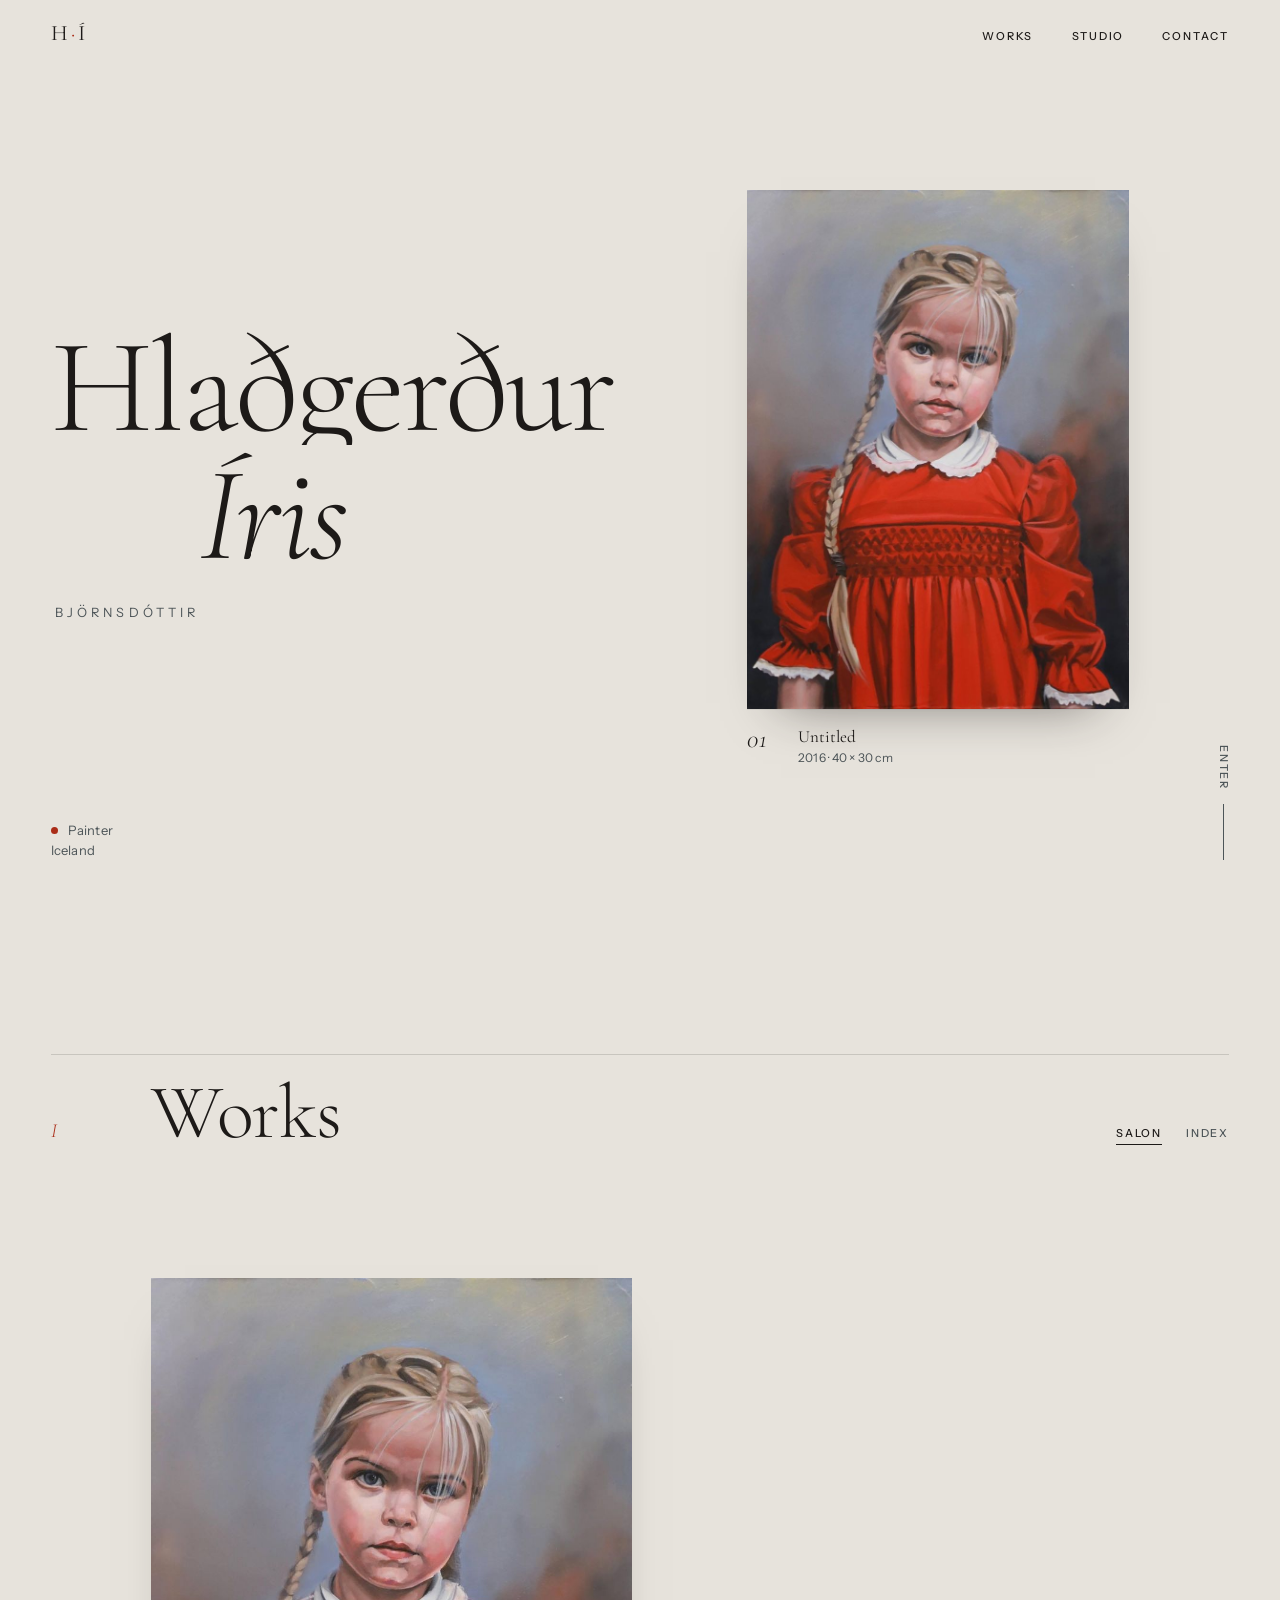
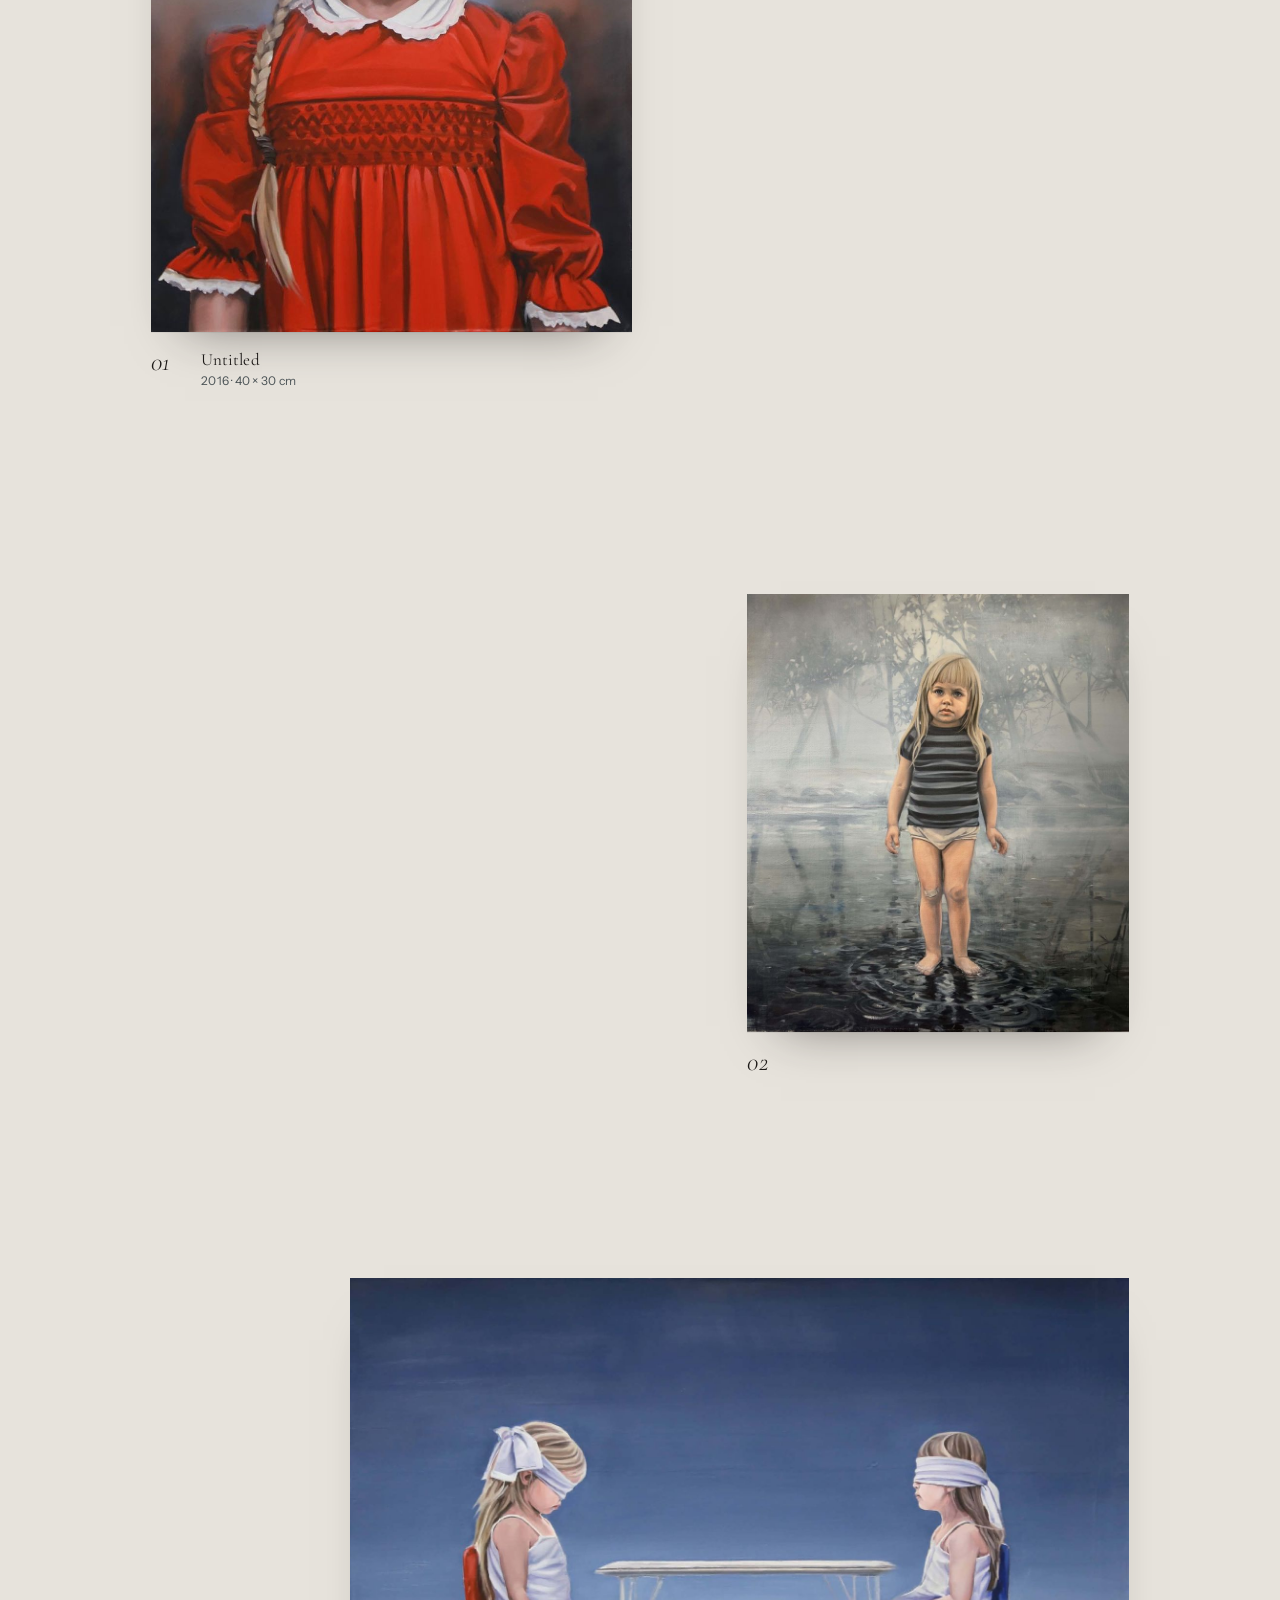
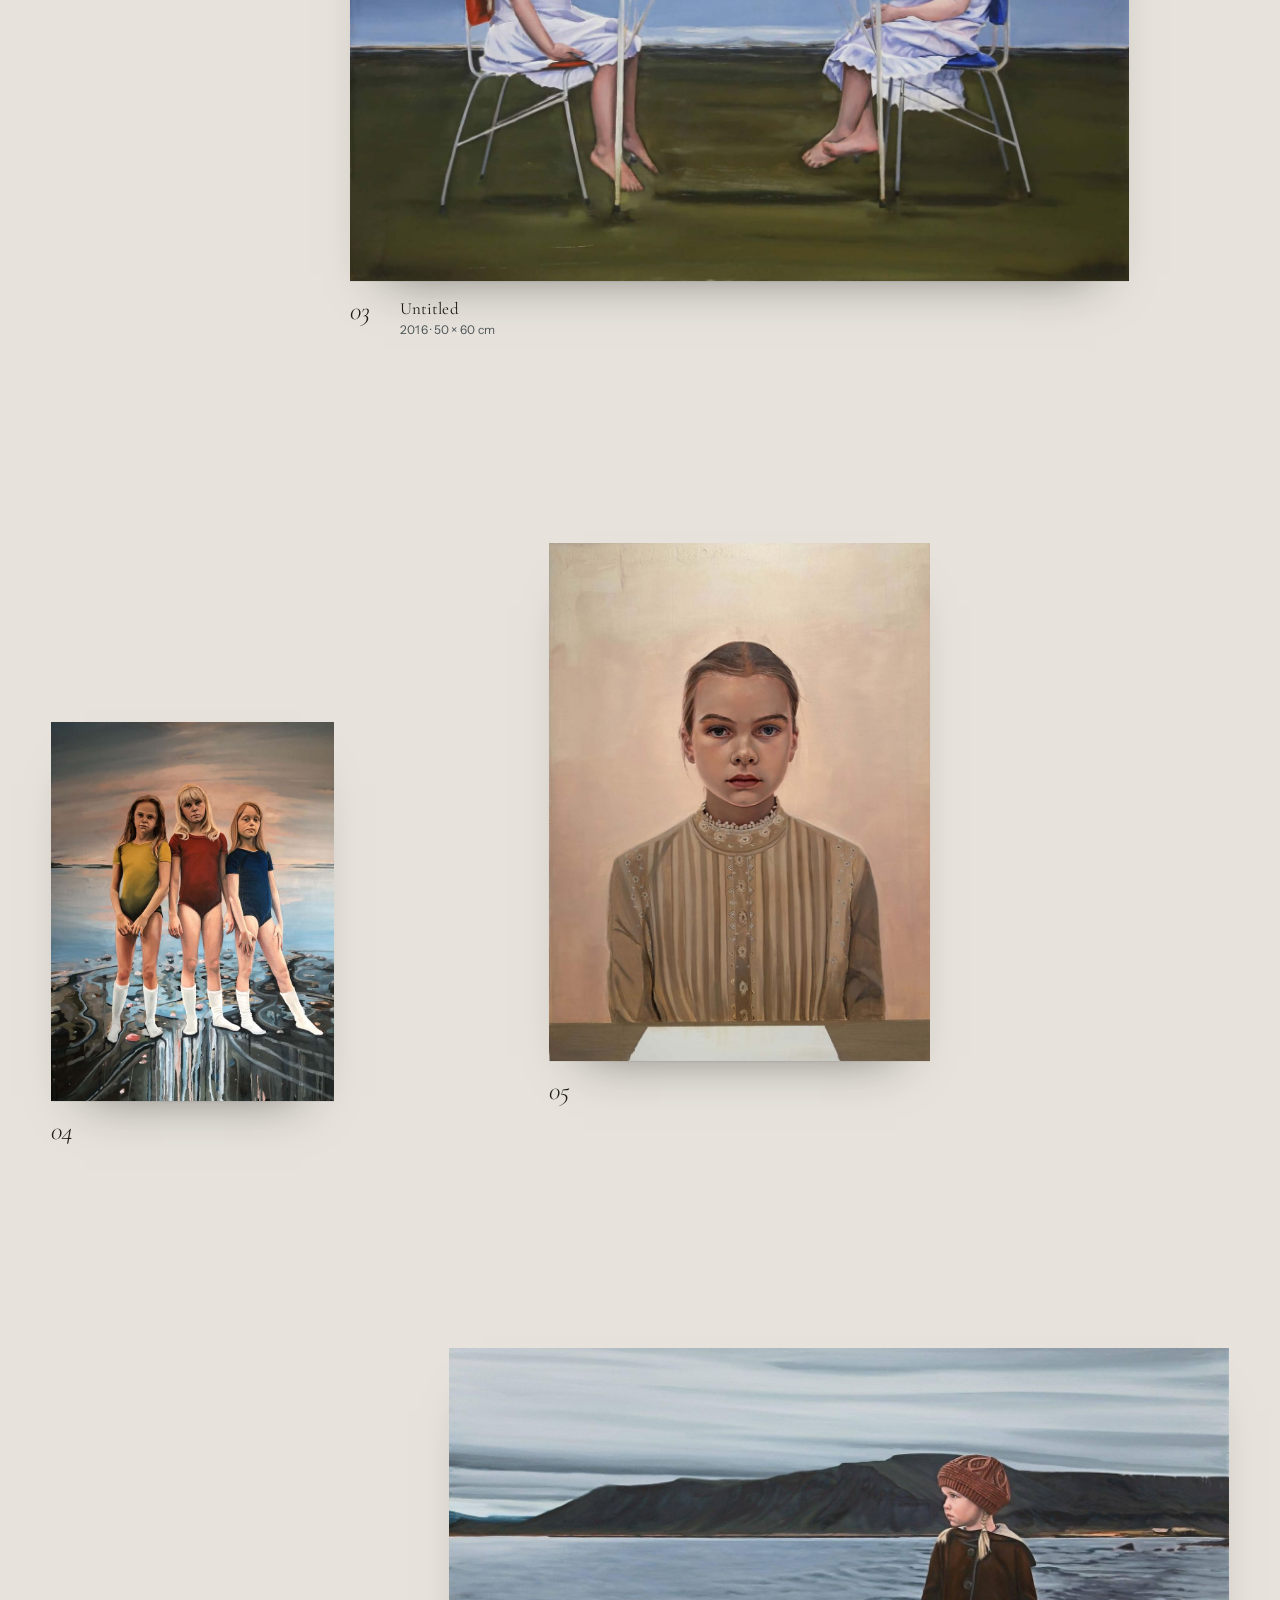
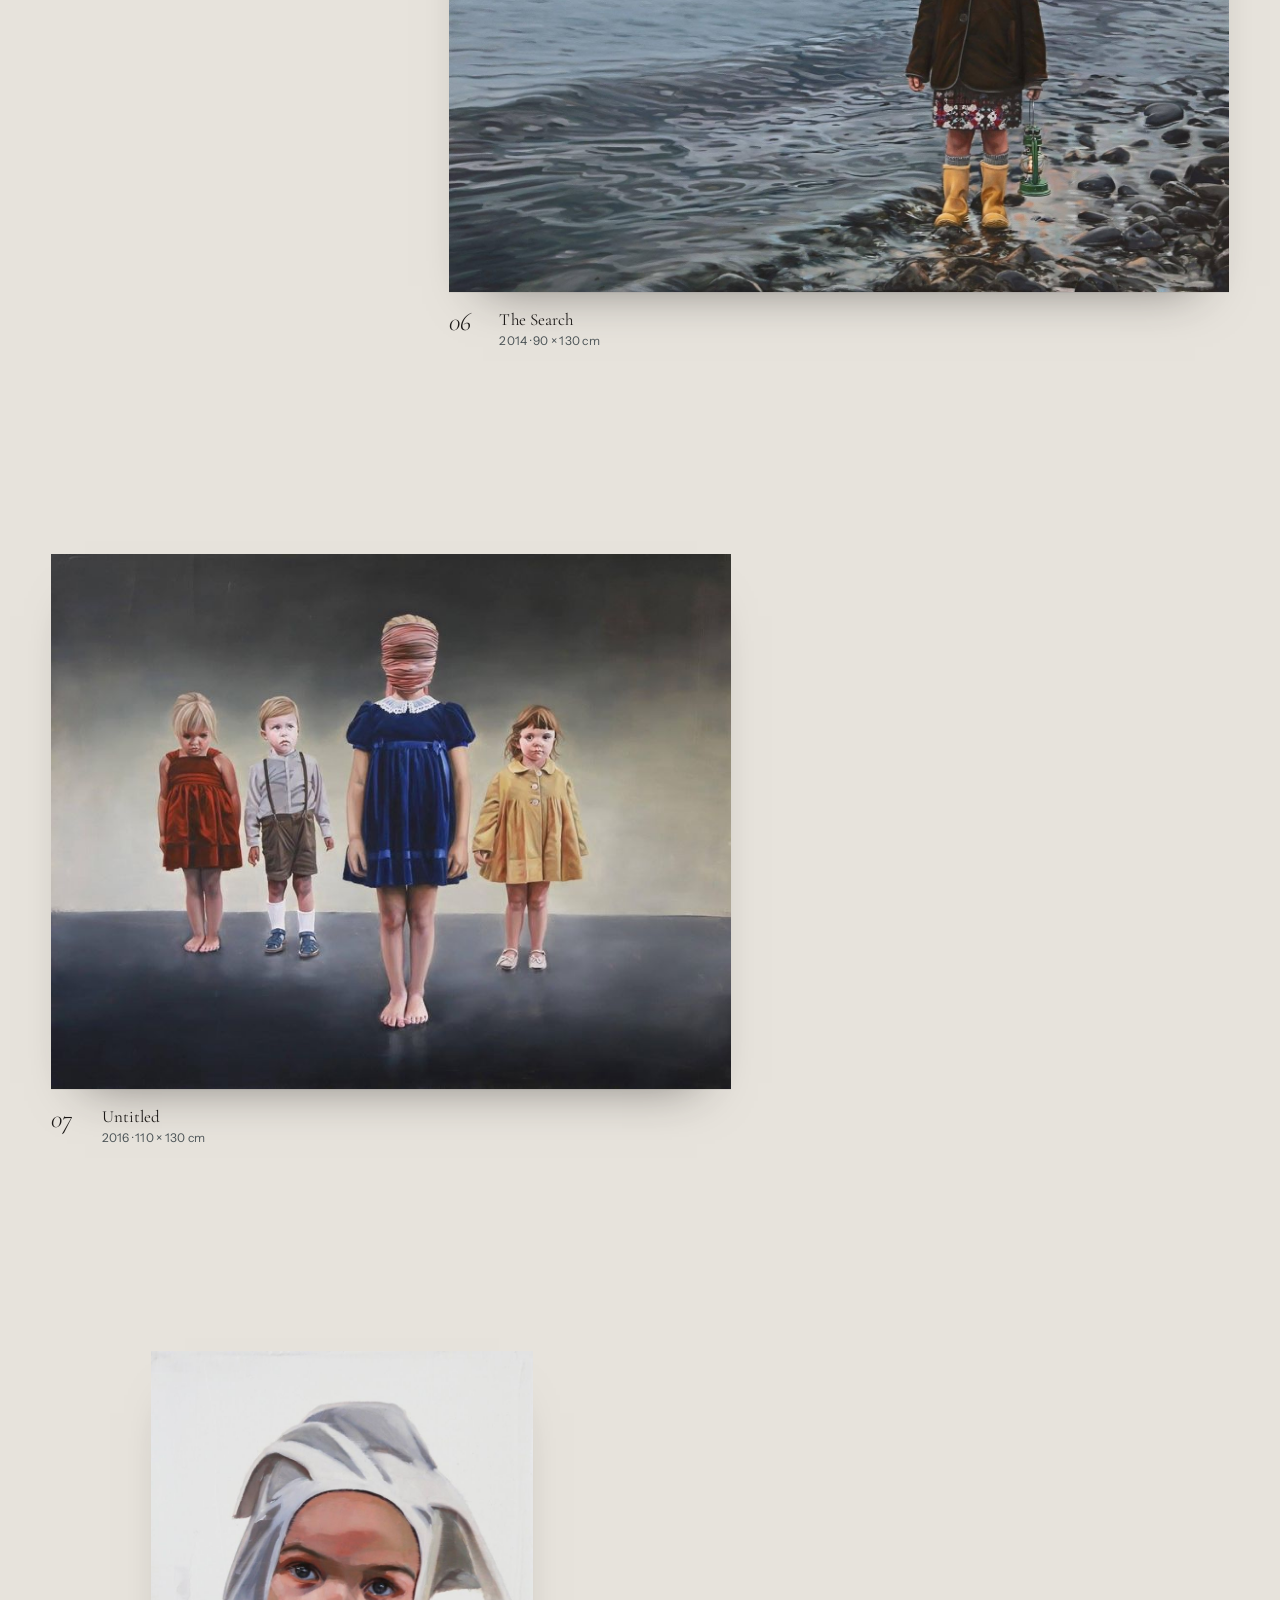
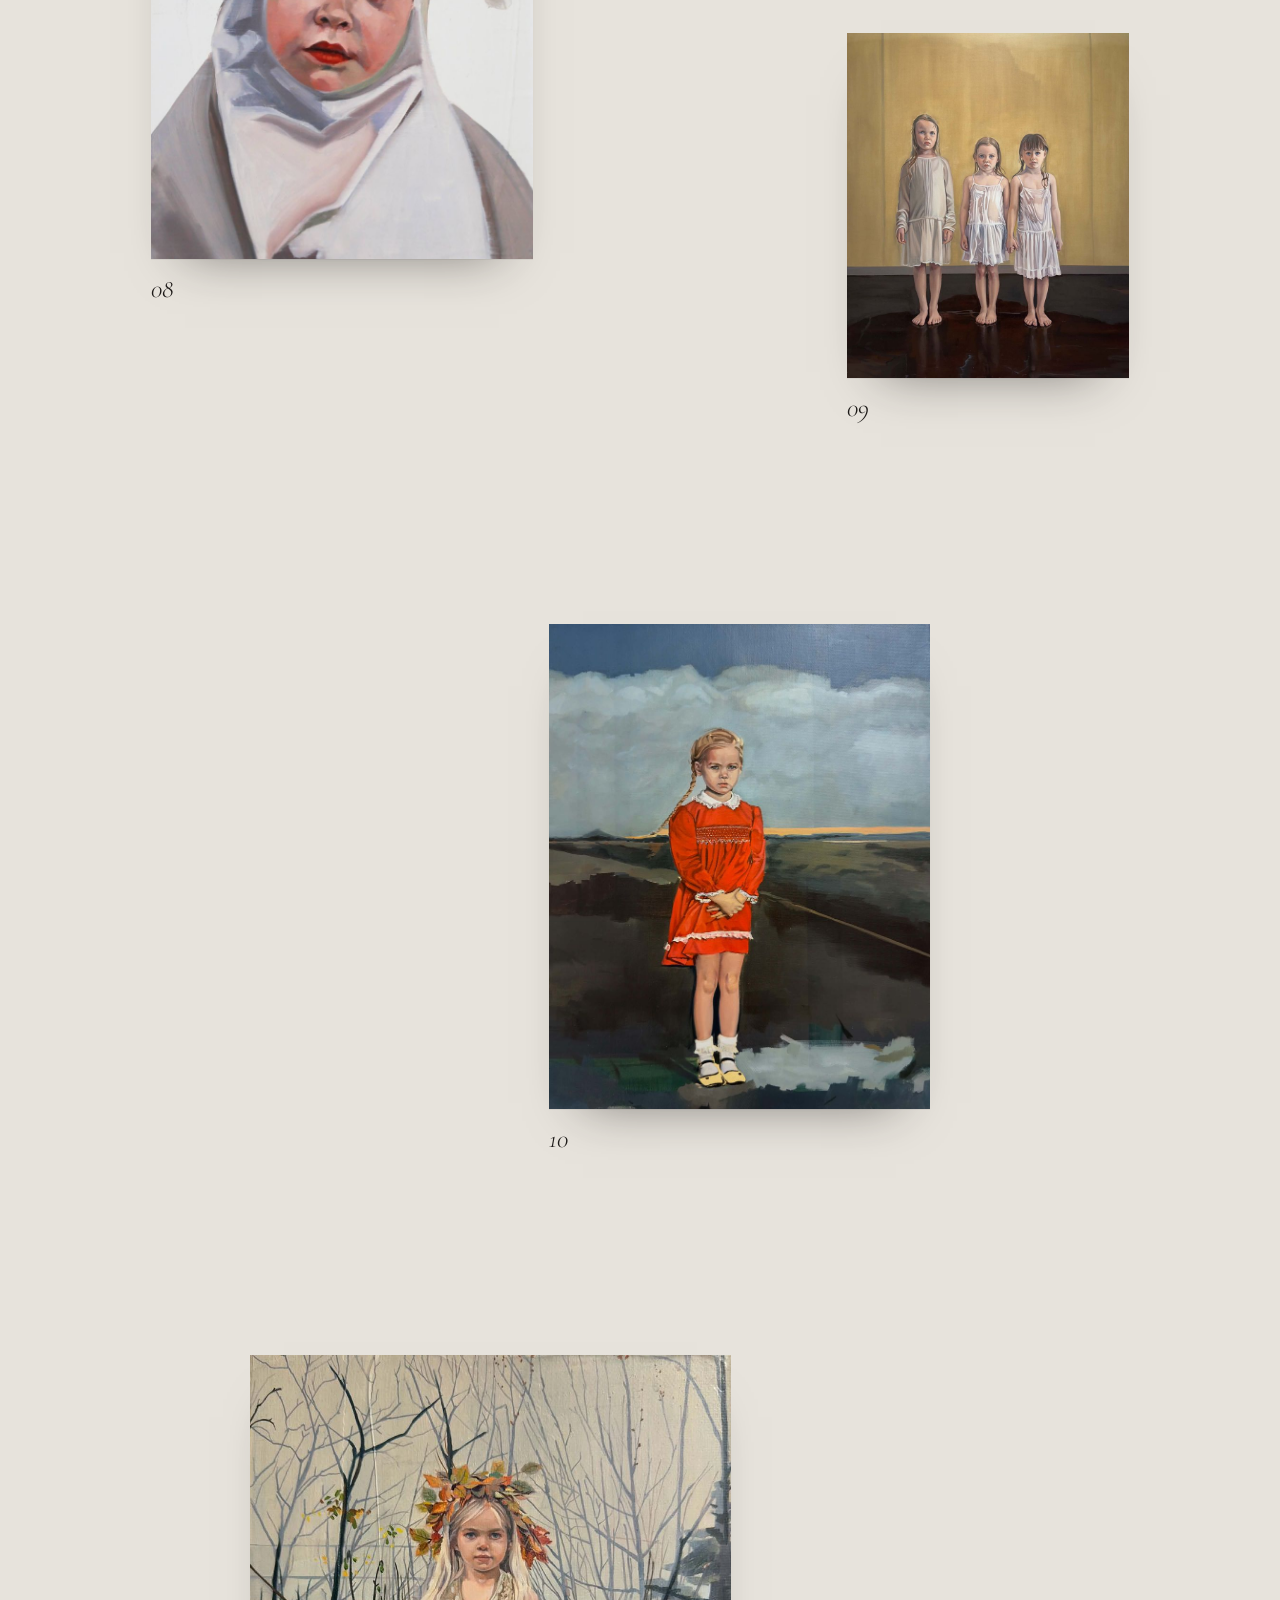
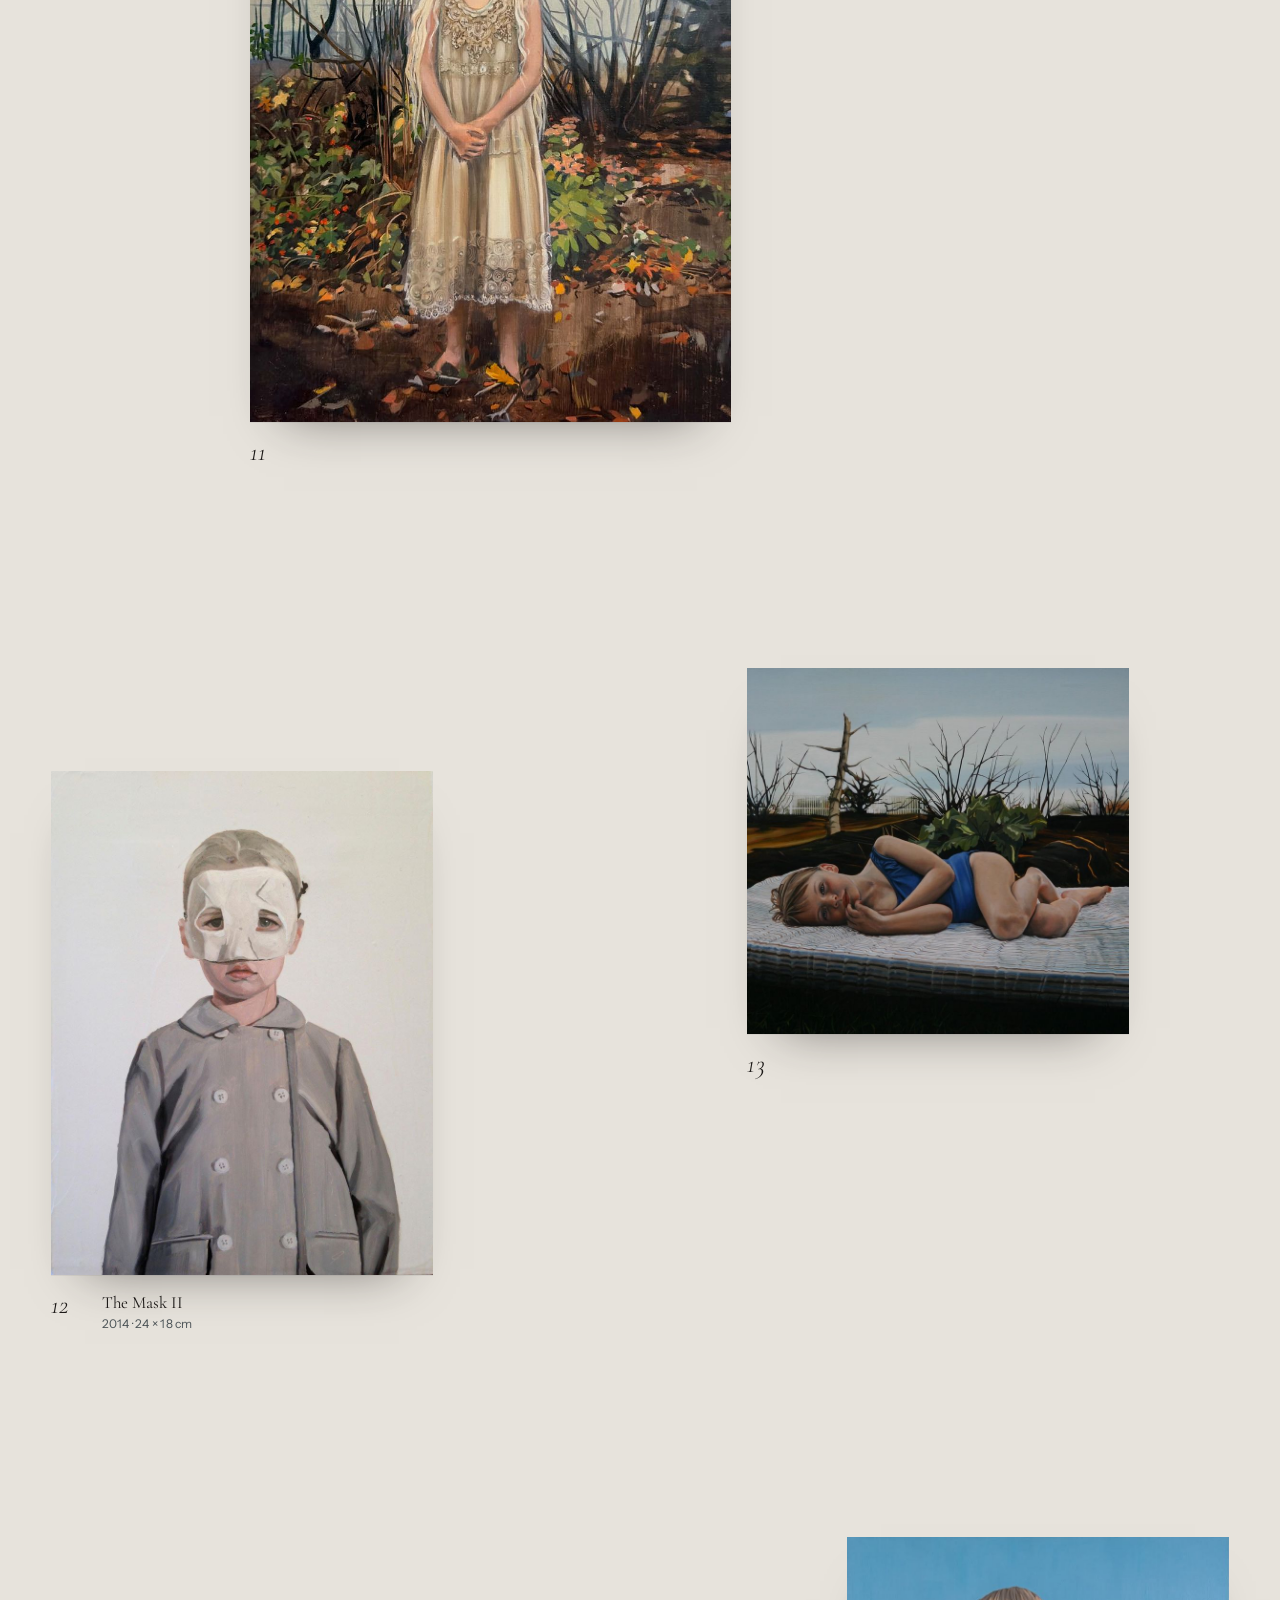
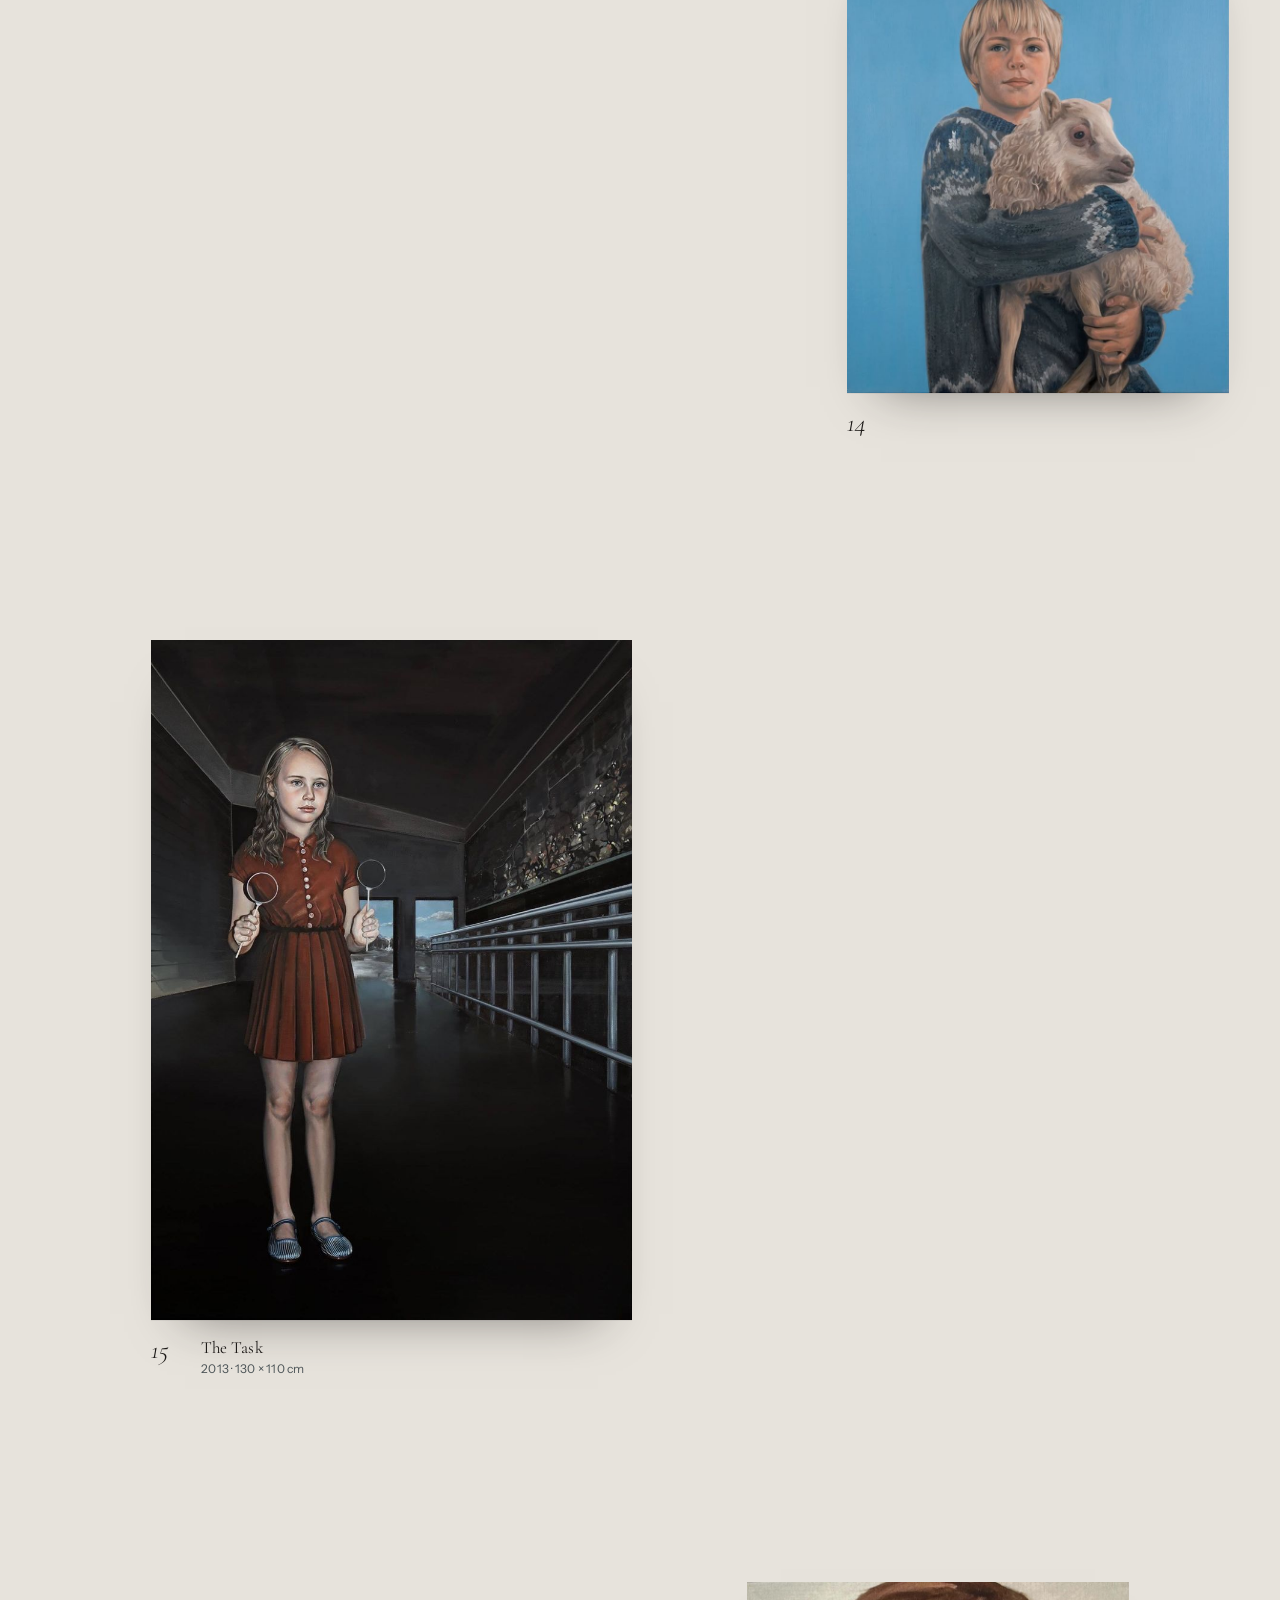
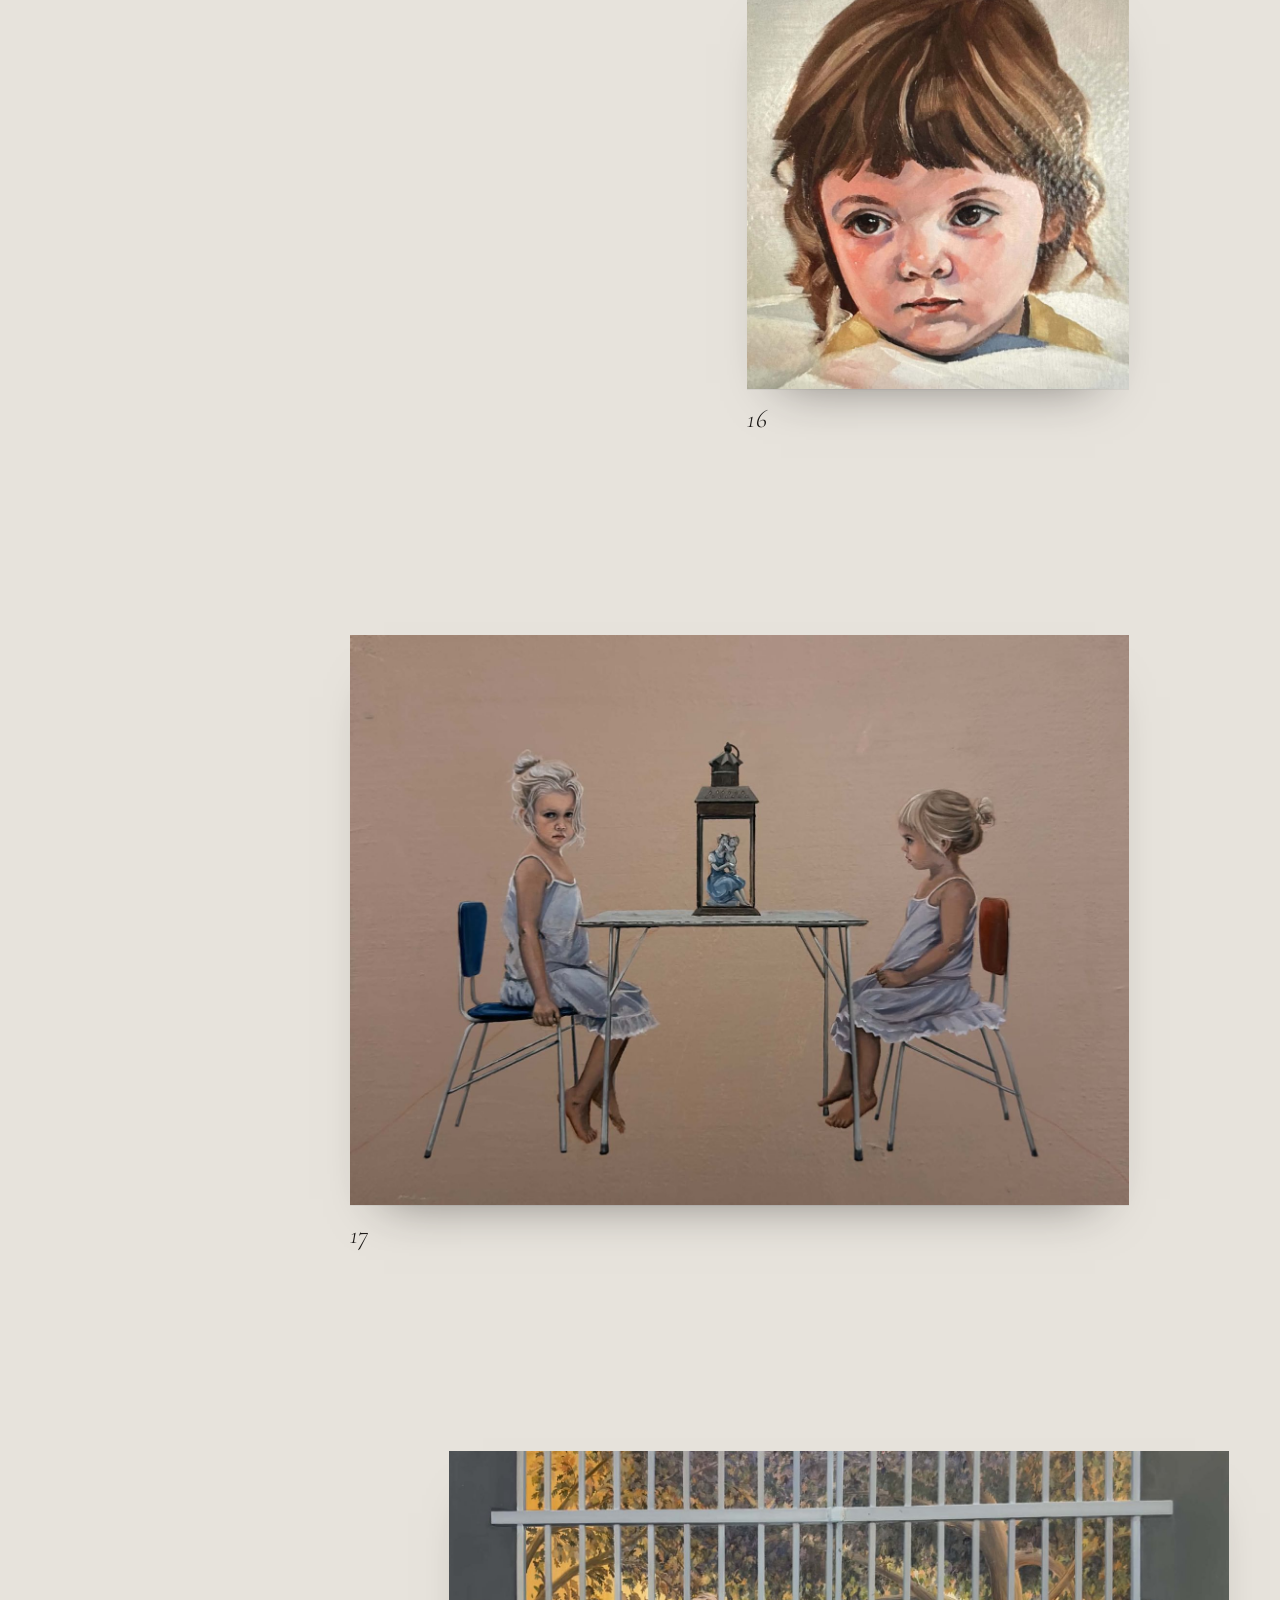
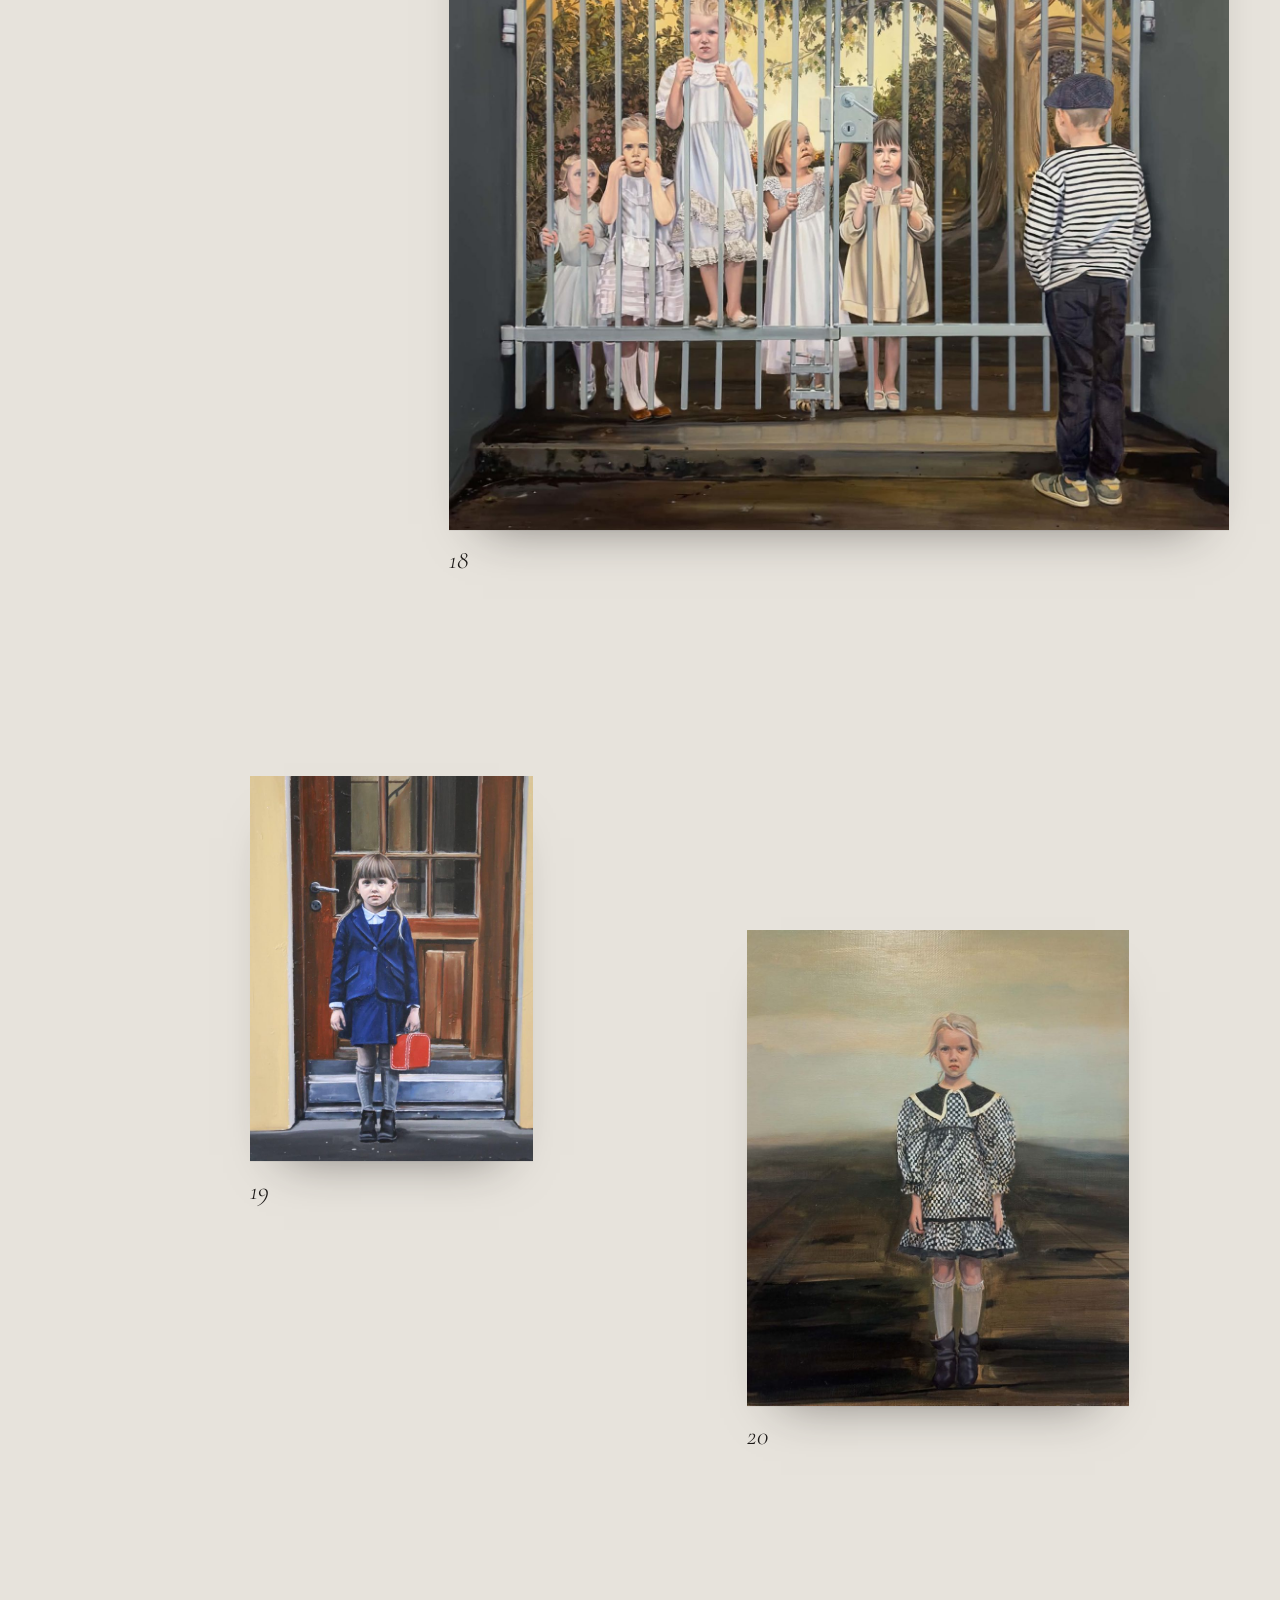
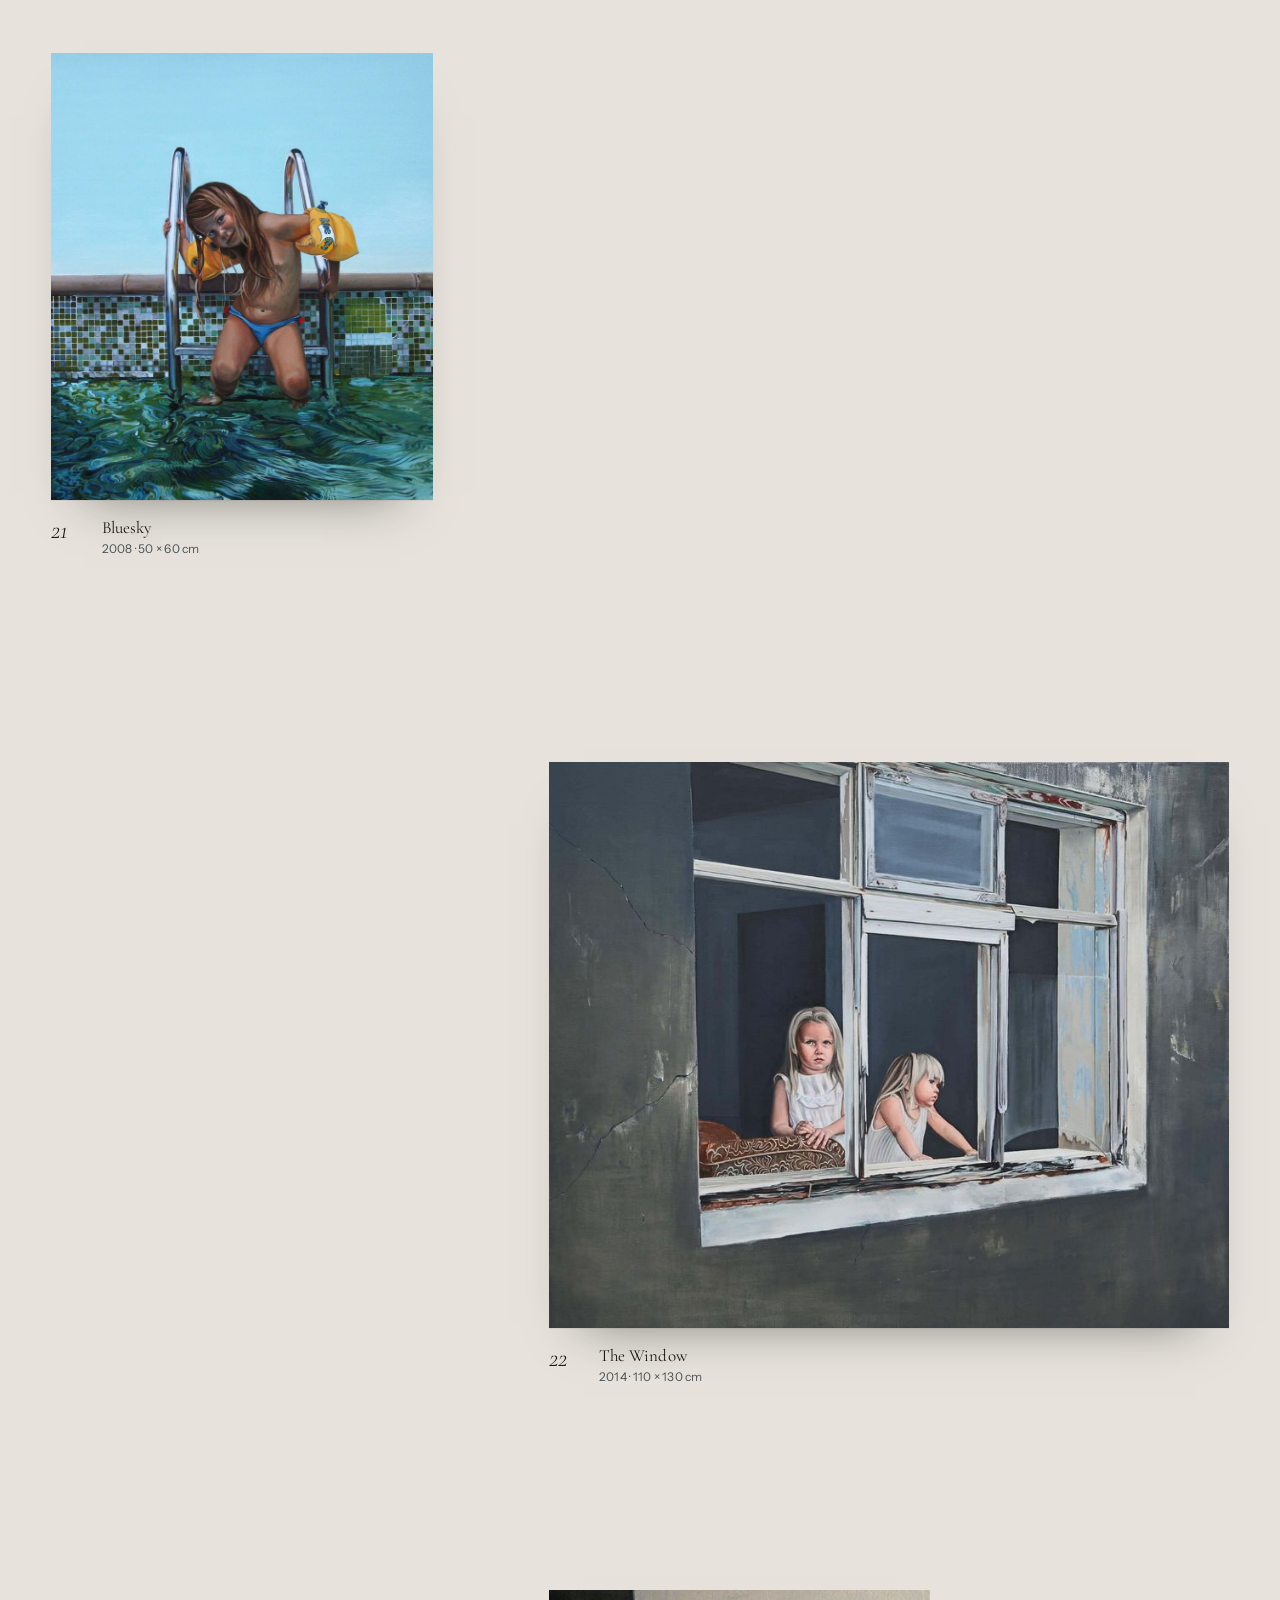
==== redesign/index.html @ 96131a98 "Claude redesign" ====
<!doctype html>
<html lang="en">
<head>
  <meta charset="utf-8">
  <meta name="viewport" content="width=device-width, initial-scale=1">
  <title>Hlaðgerður Íris — Paintings</title>
  <meta name="description" content="Hlaðgerður Íris Björnsdóttir — Icelandic painter. Portfolio of paintings, exhibitions and contact.">
  <meta name="theme-color" content="#e7e3dc">
  <link rel="icon" href="assets/favicon.svg" type="image/svg+xml">
  <meta property="og:title" content="Hlaðgerður Íris — Paintings">
  <meta property="og:image" content="works/01-1600.jpg">

  <link rel="preconnect" href="https://fonts.googleapis.com">
  <link rel="preconnect" href="https://fonts.gstatic.com" crossorigin>
  <link href="https://fonts.googleapis.com/css2?family=Cormorant+Garamond:ital,wght@0,300;0,400;0,500;1,300;1,400&family=Instrument+Sans:wght@400;500&display=swap" rel="stylesheet">
  <link rel="stylesheet" href="assets/style.css">
  <link rel="preload" as="image" href="works/01-800.jpg" imagesrcset="works/01-800.jpg 800w, works/01-1600.jpg 1600w" imagesizes="(min-width: 900px) 34vw, 78vw">
</head>
<body>
  <a class="skip" href="#works">Skip to the paintings</a>

  <header class="bar">
    <a class="bar__mark" href="#top" aria-label="Hlaðgerður Íris, back to top">H<span>·</span>Í</a>
    <nav class="bar__nav" aria-label="Main">
      <a href="#works">Works</a>
      <a href="#studio">Studio</a>
      <a href="#contact">Contact</a>
    </nav>
  </header>

  <main id="top">

    <!-- ——— Opening ——— -->
    <section class="hero" aria-labelledby="name">
      <h1 class="hero__name" id="name">
        <span class="l1"><span>Hlaðgerður</span></span>
        <span class="l2"><em>Íris</em></span>
        <span class="l3">Björnsdóttir</span>
      </h1>

      <p class="hero__role"><span class="dot" aria-hidden="true"></span>Painter<br>Iceland</p>

      <figure class="hero__work">
        <button class="frame" data-open="0" aria-label="View painting No. 01">
          <img src="works/01-800.jpg"
               srcset="works/01-800.jpg 800w, works/01-1600.jpg 1600w"
               sizes="(min-width: 900px) 34vw, 78vw"
               width="1507" height="2048"
               alt="Girl with blonde braids in a red smocked dress with a white lace collar">
        </button>
        <figcaption class="label" id="hero-label"></figcaption>
      </figure>

      <a class="hero__cue" href="#works"><span>Enter</span></a>
    </section>

    <!-- ——— Works ——— -->
    <section class="works" id="works" aria-labelledby="works-h">
      <div class="section-head">
        <p class="section-no">I</p>
        <h2 id="works-h">Works</h2>
        <div class="view-switch" role="group" aria-label="How to show the works">
          <button type="button" data-view="salon" aria-pressed="true">Salon</button>
          <button type="button" data-view="index" aria-pressed="false">Index</button>
        </div>
      </div>

      <div class="salon" id="salon"></div>
      <div class="index" id="index" hidden></div>
    </section>

    <!-- ——— Studio ——— -->
    <section class="studio" id="studio" aria-labelledby="studio-h">
      <div class="section-head">
        <p class="section-no">II</p>
        <h2 id="studio-h">Studio</h2>
      </div>

      <div class="studio__grid">
        <figure class="ph ph--a">
          <img src="studio/artist-1.jpg" width="1270" height="1836" loading="lazy"
               alt="Hlaðgerður Íris crouching in her studio in front of her paintings">
        </figure>
        <figure class="ph ph--b">
          <img src="studio/in-progress.jpg" width="1360" height="2038" loading="lazy"
               alt="The artist's hand with a fine brush, painting a girl behind a gate">
          <figcaption>Work in progress</figcaption>
        </figure>
        <figure class="ph ph--c">
          <img src="studio/studio.jpg" width="1400" height="934" loading="lazy"
               alt="Hlaðgerður Íris at her worktable, surrounded by canvases">
        </figure>
        <figure class="ph ph--d">
          <img src="studio/artist-2.jpg" width="1284" height="1752" loading="lazy"
               alt="Portrait of Hlaðgerður Íris smiling, children's drawings on the wall behind her">
        </figure>
      </div>

      <div class="cv">
        <div class="cv__block">
          <h3>Solo exhibitions</h3>
          <ol>
            <li><time>2016</time><span><i>Doppia Visione</i>, Duet Gallery, Varese, Italy</span></li>
            <li><time>2014</time><span><i>Einsögn</i>, Listamenn Gallerí, Reykjavík</span></li>
            <li><time>2010</time><span><i>Malinconia</i>, Duet Gallery, Varese, Italy</span></li>
            <li><time>2007</time><span><i>A Double-Edged Vision</i>, Reykjanes Art Museum, Reykjanesbær</span></li>
            <li><time>2006</time><span><i>Past Present</i>, Gallery Turpentine, Reykjavík</span></li>
          </ol>
        </div>

        <div class="cv__block">
          <h3>Group exhibitions</h3>
          <ol>
            <li><time>2016</time><span><i>Mannfélagið</i>, Reykjanes Art Museum</span></li>
            <li><time>2015</time><span><i>Kvennaveldið: konur og kynvitund</i>, Reykjanes Art Museum, Reykjanesbær</span></li>
            <li><time>2015</time><span><i>Just Painted II</i>, Reykjavík Art Museum</span></li>
            <li><time>2015</time><span><i>Portræt Nu!</i>, The Museum of National History, Hillerød, Denmark</span></li>
            <li><time>2014</time><span>Icelandic Portraiture, Center for Visual Arts, Akureyri</span></li>
            <li><time>2013</time><span><i>Augliti til auglitis</i>, Listasafn ASÍ, Reykjavík</span></li>
            <li><time>2013</time><span><i>Portræt Nu!</i>, The Museum of National History, Frederiksborg Castle, Hillerød, Denmark</span></li>
            <li><time>2009</time><span><i>Caleidoscopio</i>, Duet Gallery, Varese, Italy</span></li>
            <li><time>2008</time><span><i>Tomorrow Always Belongs to Us</i>, Göteborgs Konsthall, Sweden</span></li>
            <li><time>2007</time><span><i>Hidden Treasures</i>, Kjarvalsstaðir, Reykjavík</span></li>
            <li><time>2007</time><span><i>7db, 7 Days Brunch</i>, Basel, Switzerland</span></li>
            <li><time>2007</time><span><i>The Saga Spirit Alive</i>, Trygve Lie Gallery, New York</span></li>
            <li><time>2006</time><span><i>Something Beautiful</i>, Gallery Turpentine, Reykjavík</span></li>
            <li><time>2006</time><span><i>The Painting after 1980</i>, National Gallery of Iceland, Reykjavík</span></li>
            <li><time>2005</time><span><i>Forces de la terre – Forces de l’esprit</i>, Gallery Sofitel, Strasbourg, France</span></li>
            <li><time>2005</time><span><i>Sagandi</i>, Gallery Sævar Karl, Reykjavík</span></li>
            <li><time>2005</time><span>KFL Group, Hafnarfjörður</span></li>
            <li><time>2005</time><span>Gallery Turpentine, Reykjavík</span></li>
            <li><time>2004</time><span>Listhús Reykjavíkur, Reykjavík</span></li>
            <li><time>2004</time><span><i>Summerday</i>, LÁ Art Museum, Hveragerði</span></li>
          </ol>
        </div>

        <div class="cv__block">
          <h3>Education</h3>
          <ol>
            <li><time>1999–2002</time><span>Iceland Academy of the Arts, Fine Art</span></li>
            <li><time>2001</time><span>Accademia di Belle Arti, Rome</span></li>
            <li><time>2001</time><span>ARS Seminar, Helsinki</span></li>
            <li><time>1998</time><span>Fjölbrautaskólinn í Breiðholti, Art</span></li>
          </ol>

          <h3>Writing</h3>
          <ol>
            <li><time>2016</time><span><a href="resources/teirra-til-ad-gera-uppreisn-gegn.pdf" target="_blank" rel="noopener"><i>Þeirra til að gera uppreisn gegn</i></a> <small>PDF</small></span></li>
          </ol>
        </div>
      </div>
    </section>

    <!-- ——— Contact ——— -->
    <section class="contact" id="contact" aria-labelledby="contact-h">
      <div class="section-head">
        <p class="section-no">III</p>
        <h2 id="contact-h">Contact</h2>
      </div>

      <p class="contact__lede">For studio visits, commissions<br>and enquiries about the work.</p>

      <div class="contact__cols">
        <address>
          <h3>Studio</h3>
          <a class="big" href="mailto:hladgerduriris@gmail.com">hladgerduriris@gmail.com</a>
          <a href="tel:+3548698686">+354 869 8686</a>
        </address>
        <address>
          <h3>Gallery</h3>
          <span>Duetart Gallery</span>
          <span>Vicolo Santa Chiara 4 / Via Griffi 3</span>
          <span>Varese, Italy</span>
          <a href="tel:+390332231003">+39 0332 231003</a>
          <a href="mailto:info@duetart.com">info@duetart.com</a>
        </address>
      </div>
    </section>
  </main>

  <footer class="foot">
    <div class="palette" aria-label="Colours of the site, sampled from the paintings">
      <p class="palette__cap">Colours sampled from the paintings</p>
      <ul>
        <li style="--c:#e7e3dc"><b>Héla</b><i>hoarfrost</i><span>#E7E3DC</span></li>
        <li style="--c:#bbb8b1"><b>Steinn</b><i>stone</i><span>#BBB8B1</span></li>
        <li style="--c:#cfbaa7"><b>Hörund</b><i>skin</i><span>#CFBAA7</span></li>
        <li style="--c:#a3b5bb"><b>Þoka</b><i>fog</i><span>#A3B5BB</span></li>
        <li style="--c:#818d93"><b>Blágrýti</b><i>basalt</i><span>#818D93</span></li>
        <li style="--c:#5f483e"><b>Mold</b><i>earth</i><span>#5F483E</span></li>
        <li style="--c:#3b4448"><b>Fjara</b><i>low tide</i><span>#3B4448</span></li>
        <li style="--c:#1d1a18"><b>Nótt</b><i>night</i><span>#1D1A18</span></li>
        <li style="--c:#aa2c17" class="is-accent"><b>Rauði kjóllinn</b><i>the red dress</i><span>#AA2C17</span></li>
      </ul>
    </div>
    <p class="foot__word" aria-hidden="true">Hlaðgerður</p>
    <p class="foot__small"><span>© Hlaðgerður Íris Björnsdóttir</span><span>All images are the property of the artist</span></p>
  </footer>

  <!-- Viewer -->
  <dialog class="viewer" id="viewer" aria-label="Painting viewer" tabindex="-1">
    <div class="viewer__stage">
      <img class="viewer__img" alt="">
    </div>
    <div class="viewer__label label label--dark"></div>
    <p class="viewer__count" aria-live="polite"></p>
    <button class="viewer__btn viewer__prev" type="button" aria-label="Previous painting"><span>←</span></button>
    <button class="viewer__btn viewer__next" type="button" aria-label="Next painting"><span>→</span></button>
    <button class="viewer__close" type="button" aria-label="Close viewer">Close</button>
  </dialog>

  <script src="assets/works.js"></script>
  <script src="assets/site.js"></script>
</body>
</html>
---- redesign/assets/style.css ----
/* Hlaðgerður Íris — paintings
   Palette sampled from the paintings (see footer). One accent: the red dress. */

:root {
  --hela:   #e7e3dc;   /* hoarfrost — page */
  --steinn: #bbb8b1;   /* stone — hairlines */
  --horund: #cfbaa7;   /* skin */
  --thoka:  #a3b5bb;   /* fog */
  --blagryti:#818d93;  /* basalt */
  --mold:   #5f483e;   /* earth */
  --fjara:  #3b4448;   /* low tide — secondary text */
  --nott:   #1d1a18;   /* night — text */
  --raudur: #aa2c17;   /* the red dress — accent */

  --tint: var(--hela);
  --bg: color-mix(in oklab, var(--tint) 16%, var(--hela));
  --ink: var(--nott);
  --ink-2: color-mix(in oklab, var(--fjara) 88%, var(--hela));
  --line: color-mix(in oklab, var(--steinn) 70%, var(--hela));

  --serif: "Cormorant Garamond", "Cormorant", Garamond, "Times New Roman", serif;
  --sans: "Instrument Sans", "Helvetica Neue", Arial, sans-serif;

  --gutter: clamp(16px, 4vw, 64px);
  --ease: cubic-bezier(.2, .7, .1, 1);
}

*, *::before, *::after { box-sizing: border-box; }
html { scroll-behavior: smooth; -webkit-text-size-adjust: 100%; }
body {
  margin: 0;
  background: var(--bg);
  color: var(--ink);
  font: 400 15px/1.55 var(--sans);
  letter-spacing: .005em;
  transition: background-color 1.6s var(--ease);
  -webkit-font-smoothing: antialiased;
  overflow-x: hidden;
}
[hidden] { display: none !important; }
img { display: block; max-width: 100%; height: auto; }
a { color: inherit; text-decoration: none; }
button { font: inherit; color: inherit; background: none; border: 0; padding: 0; cursor: pointer; }
:focus-visible { outline: 1px solid var(--raudur); outline-offset: 4px; }
::selection { background: var(--raudur); color: var(--hela); }

.skip { position: absolute; left: -999px; top: 8px; background: var(--nott); color: var(--hela); padding: 8px 12px; z-index: 100; }
.skip:focus { left: 8px; }

/* ——— Bar ——— */
.bar {
  position: fixed; inset: 0 0 auto 0; z-index: 20;
  display: flex; justify-content: space-between; align-items: baseline;
  padding: 22px var(--gutter);
  pointer-events: none;
  transition: background-color .5s var(--ease), padding .5s var(--ease);
}
.bar.is-scrolled { background: color-mix(in oklab, var(--bg) 88%, transparent); -webkit-backdrop-filter: blur(12px); backdrop-filter: blur(12px); padding-block: 14px; pointer-events: auto; }
.bar > * { pointer-events: auto; }
.bar__mark { font: 400 22px/1 var(--serif); letter-spacing: .02em; }
.bar__mark span { color: var(--raudur); padding: 0 .12em; }
.bar__nav { display: flex; gap: clamp(18px, 3vw, 40px); }
.bar__nav a, .view-switch button, .hero__cue, .viewer__close {
  font: 500 11px/1 var(--sans); letter-spacing: .16em; text-transform: uppercase;
}
.bar__nav a { position: relative; padding: 6px 0; }
.bar__nav a::after, .view-switch button::after {
  content: ""; position: absolute; left: 0; right: 100%; bottom: 0; height: 1px; background: currentColor;
  transition: right .5s var(--ease);
}
.bar__nav a:hover::after, .bar__nav a[aria-current="true"]::after { right: 0; }

/* ——— Hero ——— */
.hero {
  min-height: 100svh;
  display: grid;
  grid-template-columns: repeat(12, 1fr);
  grid-template-rows: 1fr auto 1fr;
  column-gap: 16px;
  padding: 96px var(--gutter) 40px;
  position: relative;
}
.hero__name {
  grid-column: 1 / span 8; grid-row: 2;
  margin: 0; font-family: var(--serif); font-weight: 300;
  font-size: clamp(3.4rem, 10.5vw, 11.5rem); line-height: .84; letter-spacing: -.02em;
  display: flex; flex-direction: column;
}
.hero__name span { display: block; overflow: hidden; }
.hero__name .l2 { padding-left: 1.1em; }
.hero__name .l2 em { font-style: italic; font-weight: 300; }
.hero__name .l3 {
  font: 400 clamp(11px, 1vw, 13px)/1 var(--sans); letter-spacing: .32em; text-transform: uppercase;
  margin-top: 2.4em; padding-left: .3em; color: var(--ink-2);
}
.hero__role {
  grid-column: 1 / span 3; grid-row: 3; align-self: end; margin: 0;
  font: 400 13px/1.5 var(--sans); color: var(--ink-2);
}
.dot { display: inline-block; width: 7px; height: 7px; border-radius: 50%; background: var(--raudur); margin-right: 10px; vertical-align: 1px; }
.hero__work { grid-column: 8 / span 4; grid-row: 1 / span 3; align-self: center; margin: 0; }
.hero__cue {
  position: absolute; right: var(--gutter); bottom: 40px;
  writing-mode: vertical-rl; display: flex; align-items: center; gap: 14px; color: var(--ink-2);
}
.hero__cue::after { content: ""; width: 1px; height: 56px; background: currentColor; transform-origin: top; animation: drip 2.8s var(--ease) infinite; }
@keyframes drip { 0% { transform: scaleY(0); } 50% { transform: scaleY(1); transform-origin: top; } 51% { transform-origin: bottom; } 100% { transform: scaleY(0); transform-origin: bottom; } }

.hero__name .l1, .hero__name .l2 { padding-block: .14em .1em; margin-block: -.14em -.1em; }
.hero__name .l3 { overflow: visible; line-height: 1.6; }

/* Intro motion */
.js .hero__name .l1 > span, .js .hero__name .l2 em { display: inline-block; transform: translateY(110%); transition: transform 1.5s var(--ease); }
.js .hero__name .l2 em { transition-delay: .14s; }
.js .hero__name .l3 { opacity: 0; transition: opacity 1.4s var(--ease) .5s; }
.js.ready .hero__name .l1 > span, .js.ready .hero__name .l2 em { transform: none; }
.js.ready .hero__name .l3 { opacity: 1; }
.js .hero__work, .js .hero__role { opacity: 0; transition: opacity 1.8s var(--ease) .5s; }
.js.ready .hero__work, .js.ready .hero__role { opacity: 1; }

/* ——— Frames & labels ——— */
.frame {
  display: block; width: 100%; position: relative;
  background: var(--tone, var(--steinn));
  aspect-ratio: var(--ar, 3 / 4);
  box-shadow: 0 1px 0 rgba(29,26,24,.06), 0 28px 50px -34px rgba(29,26,24,.55);
  cursor: zoom-in;
}
.frame img { width: 100%; height: 100%; object-fit: cover; opacity: 0; filter: blur(10px); transition: opacity 1.2s var(--ease), filter 1.2s var(--ease); }
.frame img.is-loaded { opacity: 1; filter: none; }
.frame:hover img.is-loaded { filter: saturate(1.05) contrast(1.02); }

.label {
  margin-top: 18px;
  display: grid; grid-template-columns: auto 1fr; column-gap: 14px; row-gap: 2px;
  font: 400 12px/1.45 var(--sans); color: var(--ink-2);
  max-width: 280px;
}
.label__no { grid-row: span 2; font: 300 italic 26px/.9 var(--serif); color: var(--ink); font-variant-numeric: oldstyle-nums; min-width: 1.4em; }
.label__title { font: 400 17px/1.2 var(--serif); color: var(--ink); }
.label__title.is-none { font: 400 11px/1.5 var(--sans); letter-spacing: .14em; text-transform: uppercase; color: var(--ink-2); padding-top: 3px; }
.label__meta { letter-spacing: .02em; }

/* ——— Sections ——— */
.section-head {
  display: grid; grid-template-columns: repeat(12, 1fr); column-gap: 16px; align-items: baseline;
  padding: 0 var(--gutter); margin-bottom: clamp(56px, 10vw, 140px);
  border-top: 1px solid var(--line); padding-top: 22px;
  margin-inline: var(--gutter); padding-inline: 0;
}
.section-no { grid-column: 1 / span 1; margin: 0; font: 300 italic 20px/1 var(--serif); color: var(--raudur); }
.section-head h2 { grid-column: 2 / span 6; margin: 0; font: 300 clamp(2.6rem, 6vw, 5.5rem)/.95 var(--serif); letter-spacing: -.015em; }

.works { padding-top: clamp(80px, 12vw, 180px); }
.view-switch { grid-column: 9 / span 4; justify-self: end; display: flex; gap: 24px; }
.view-switch button { position: relative; padding: 6px 0; color: var(--ink-2); }
.view-switch button[aria-pressed="true"] { color: var(--ink); }
.view-switch button[aria-pressed="true"]::after { right: 0; }

/* Salon — an uneven hang */
.salon {
  display: grid; grid-template-columns: repeat(12, 1fr); column-gap: 16px;
  row-gap: clamp(90px, 16vw, 240px);
  padding: 0 var(--gutter) clamp(80px, 12vw, 160px);
}
.work { margin: 0; align-self: start; }
.work .label { transition: opacity .8s var(--ease); }
.work.label-left { display: grid; grid-template-columns: minmax(0, 1fr); }

.js .work { opacity: 0; transform: translateY(40px); transition: opacity 1.4s var(--ease), transform 1.4s var(--ease); }
.js .work.in { opacity: 1; transform: none; }

/* Counter that follows the salon */
.counter {
  position: fixed; left: var(--gutter); bottom: 26px; z-index: 15;
  font: 400 12px/1 var(--sans); letter-spacing: .12em; color: var(--ink-2);
  display: flex; align-items: center; gap: 10px;
  opacity: 0; transition: opacity .6s var(--ease);
  font-variant-numeric: tabular-nums;
}
.counter.on { opacity: 1; }
.counter b { font: 300 italic 22px/1 var(--serif); letter-spacing: 0; color: var(--ink); }
.counter i { display: block; width: 44px; height: 1px; background: var(--line); position: relative; overflow: hidden; }
.counter i::after { content: ""; position: absolute; inset: 0; background: var(--raudur); transform-origin: left; transform: scaleX(var(--p, 0)); transition: transform .8s var(--ease); }

/* Index — justified rows, true proportions */
.index {
  display: flex; flex-wrap: wrap; gap: 10px;
  padding: 0 var(--gutter) clamp(80px, 12vw, 160px);
}
.index::after { content: ""; flex-grow: 1e4; }
.index .frame { box-shadow: none; }
.index .cell { flex-grow: var(--g); flex-basis: calc(var(--g) * 170px); margin: 0; position: relative; }
.index .cell .no {
  position: absolute; left: 8px; bottom: 6px; font: 300 italic 16px/1 var(--serif); color: var(--hela);
  text-shadow: 0 1px 8px rgba(0,0,0,.45); opacity: 0; transition: opacity .3s;
}
.index .cell:hover .no, .index .cell:focus-within .no { opacity: 1; }

/* ——— Studio ——— */
.studio { padding-top: clamp(60px, 8vw, 120px); }
.studio__grid {
  display: grid; grid-template-columns: repeat(12, 1fr); column-gap: 16px; row-gap: 16px;
  padding: 0 var(--gutter); margin-bottom: clamp(90px, 14vw, 200px);
}
.ph { margin: 0; }
.ph img { width: 100%; background: var(--steinn); }
.ph figcaption { margin-top: 10px; font: 400 11px/1.4 var(--sans); letter-spacing: .14em; text-transform: uppercase; color: var(--ink-2); }
.ph--a { grid-column: 1 / span 5; grid-row: 1 / span 2; }
.ph--b { grid-column: 7 / span 3; grid-row: 1; margin-top: 30%; }
.ph--c { grid-column: 7 / span 6; grid-row: 2; align-self: end; }
.ph--d { grid-column: 10 / span 3; grid-row: 1; }

.cv {
  display: grid; grid-template-columns: repeat(12, 1fr); column-gap: 16px;
  padding: 0 var(--gutter) clamp(80px, 12vw, 180px);
}
.cv__block:nth-child(1) { grid-column: 2 / span 3; }
.cv__block:nth-child(2) { grid-column: 5 / span 4; }
.cv__block:nth-child(3) { grid-column: 10 / span 3; }
.cv h3 { margin: 0 0 20px; font: 500 11px/1 var(--sans); letter-spacing: .16em; text-transform: uppercase; color: var(--ink-2); }
.cv h3:not(:first-child) { margin-top: 48px; }
.cv ol { list-style: none; margin: 0; padding: 0; }
.cv li { display: grid; grid-template-columns: 5.2em 1fr; gap: 10px; padding: 9px 0; border-top: 1px solid var(--line); font-size: 13.5px; line-height: 1.45; }
.cv time { color: var(--ink-2); font-variant-numeric: tabular-nums; font-size: 12.5px; padding-top: 1px; }
.cv i { font: italic 400 16.5px/1.25 var(--serif); }
.cv a { border-bottom: 1px solid var(--raudur); }
.cv a:hover { color: var(--raudur); }
.cv small { font-size: 10px; letter-spacing: .14em; color: var(--ink-2); margin-left: 4px; }

/* ——— Contact ——— */
.contact { padding-top: clamp(60px, 8vw, 120px); padding-bottom: clamp(80px, 12vw, 160px); }
.contact__lede { margin: 0 var(--gutter) 64px; padding-left: calc((100% - 2 * var(--gutter)) / 12); font: 300 italic clamp(1.6rem, 3.2vw, 2.8rem)/1.15 var(--serif); }
.contact__cols {
  display: grid; grid-template-columns: repeat(12, 1fr); column-gap: 16px; padding: 0 var(--gutter);
}
.contact address { font-style: normal; display: flex; flex-direction: column; gap: 4px; font-size: 14px; }
.contact address:nth-child(1) { grid-column: 2 / span 6; }
.contact address:nth-child(2) { grid-column: 9 / span 4; color: var(--ink-2); }
.contact h3 { margin: 0 0 16px; font: 500 11px/1 var(--sans); letter-spacing: .16em; text-transform: uppercase; color: var(--ink-2); }
.contact a { width: fit-content; background: linear-gradient(currentColor, currentColor) 0 100% / 0 1px no-repeat; transition: background-size .5s var(--ease), color .3s; }
.contact a:hover { background-size: 100% 1px; color: var(--raudur); }
.contact .big { font: 400 clamp(1.4rem, 3vw, 2.4rem)/1.2 var(--serif); color: var(--ink); margin-bottom: 8px; word-break: break-word; }

/* ——— Footer ——— */
.foot { background: var(--nott); color: var(--hela); padding: 56px var(--gutter) 22px; overflow: hidden; }
.palette__cap { margin: 0 0 18px; font: 500 11px/1 var(--sans); letter-spacing: .16em; text-transform: uppercase; color: var(--blagryti); }
.palette ul { list-style: none; margin: 0; padding: 0; display: grid; grid-template-columns: repeat(9, 1fr); gap: 2px; }
.palette li { display: flex; flex-direction: column; gap: 2px; font-size: 11px; color: var(--steinn); }
.palette li::before { content: ""; display: block; height: 72px; background: var(--c); box-shadow: inset 0 0 0 1px rgba(231,227,220,.08); margin-bottom: 10px; transition: height .6s var(--ease); }
.palette li:hover::before { height: 110px; }
.palette li b { font: 400 16px/1.1 var(--serif); color: var(--hela); }
.palette li i { font-style: normal; }
.palette li span { font-variant-numeric: tabular-nums; letter-spacing: .06em; color: var(--blagryti); }
.palette li.is-accent b { color: #e27b64; }
.foot__word {
  margin: 56px 0 0; font: 300 clamp(4rem, 19vw, 20rem)/.78 var(--serif); letter-spacing: -.03em;
  color: color-mix(in oklab, var(--hela) 12%, var(--nott)); white-space: nowrap; user-select: none;
  margin-left: -.04em; transform: translateY(8%);
}
.foot__small { position: relative; display: flex; justify-content: space-between; gap: 16px; flex-wrap: wrap; margin: 0; padding-top: 18px; border-top: 1px solid #36312d; font-size: 11px; letter-spacing: .06em; color: var(--blagryti); }

/* ——— Viewer ——— */
.viewer {
  --vt: #1d1a18;
  position: fixed; inset: 0; width: 100vw; height: 100dvh; max-width: none; max-height: none;
  margin: 0; padding: 0; border: 0;
  background: color-mix(in oklab, var(--vt) 22%, #141211); color: var(--hela);
  transition: background-color .9s var(--ease);
  overscroll-behavior: contain;
}
.viewer::backdrop { background: #141211; }
.viewer[open] { display: block; animation: vin .5s var(--ease); }
@keyframes vin { from { opacity: 0; } }
.viewer__stage { position: absolute; inset: 64px 96px 112px; display: flex; align-items: center; justify-content: center; }
.viewer:focus { outline: none; }
.viewer__img {
  max-width: 100%; max-height: 100%; width: auto; height: auto; min-width: 0; min-height: 0; object-fit: contain;
  box-shadow: 0 40px 80px -40px rgba(0,0,0,.8);
  transition: opacity .45s var(--ease), transform .6s var(--ease);
}
.viewer__img.is-swapping { opacity: 0; transform: scale(.985); }
.viewer__label { position: absolute; left: var(--gutter); bottom: 30px; margin: 0; max-width: 60vw; }
.label--dark, .label--dark .label__title, .label--dark .label__no { color: var(--hela); }
.label--dark .label__meta, .label--dark .label__title.is-none { color: var(--blagryti); }
.viewer__count { position: absolute; right: var(--gutter); bottom: 30px; margin: 0; font: 300 italic 20px/1 var(--serif); color: var(--steinn); font-variant-numeric: oldstyle-nums; }
.viewer__btn { position: absolute; top: 64px; bottom: 112px; width: 96px; display: grid; place-items: center; font: 300 28px/1 var(--serif); color: var(--steinn); transition: color .3s; }
.viewer__btn:hover { color: var(--hela); }
.viewer__prev { left: 0; cursor: w-resize; }
.viewer__next { right: 0; cursor: e-resize; }
.viewer__close { position: absolute; top: 24px; right: var(--gutter); color: var(--steinn); padding: 6px 0; }
.viewer__close:hover { color: var(--hela); }

/* ——— Responsive ——— */
@media (max-width: 900px) {
  .hero { grid-template-rows: auto auto auto; row-gap: 40px; padding-top: 110px; }
  .hero__name { grid-column: 1 / -1; grid-row: 1; font-size: clamp(3.2rem, 17vw, 7rem); }
  .hero__work { grid-column: 3 / -1; grid-row: 2; }
  .hero__role { grid-column: 1 / span 6; grid-row: 3; }
  .hero__cue { display: none; }
  .section-head h2 { grid-column: 2 / -1; }
  .view-switch { grid-column: 2 / -1; justify-self: start; margin-top: 18px; }
  .salon .work { grid-column: var(--m, 1 / -1) !important; grid-row: auto !important; margin-top: 0 !important; }
  .salon { row-gap: 88px; }
  .studio__grid { row-gap: 12px; }
  .ph--a { grid-column: 1 / span 7; grid-row: 1; }
  .ph--d { grid-column: 8 / span 5; grid-row: 1; align-self: end; }
  .ph--b { grid-column: 1 / span 5; grid-row: 2; margin-top: 0; }
  .ph--c { grid-column: 6 / span 7; grid-row: 2; align-self: start; }
  .cv { row-gap: 56px; }
  .cv__block:nth-child(n) { grid-column: 1 / -1; }
  .contact__lede { padding-left: 0; }
  .contact address:nth-child(n) { grid-column: 1 / -1; margin-bottom: 40px; }
  .palette ul { grid-template-columns: repeat(3, 1fr); row-gap: 18px; }
  .viewer__stage { inset: 64px 12px 120px; }
  .viewer__btn { top: auto; bottom: 18px; height: 56px; width: 56px; }
  .viewer__prev { left: auto; right: 72px; }
  .viewer__next { right: 12px; }
  .viewer__label { bottom: 22px; max-width: calc(100vw - 180px); }
  .viewer__count { top: 28px; bottom: auto; left: var(--gutter); right: auto; font-size: 16px; }
  .counter { display: none; }
  .index .cell { flex-basis: calc(var(--g) * 110px); }
  .index { gap: 6px; }
}

@media (prefers-reduced-motion: reduce) {
  *, *::before, *::after { animation: none !important; transition: none !important; }
  html { scroll-behavior: auto; }
  .js .work, .js .hero__work, .js .hero__role { opacity: 1; transform: none; }
  .js .hero__name .l1 > span, .js .hero__name .l2 em { transform: none; }
  .js .hero__name .l3 { opacity: 1; }
  .frame img { opacity: 1; filter: none; }
}
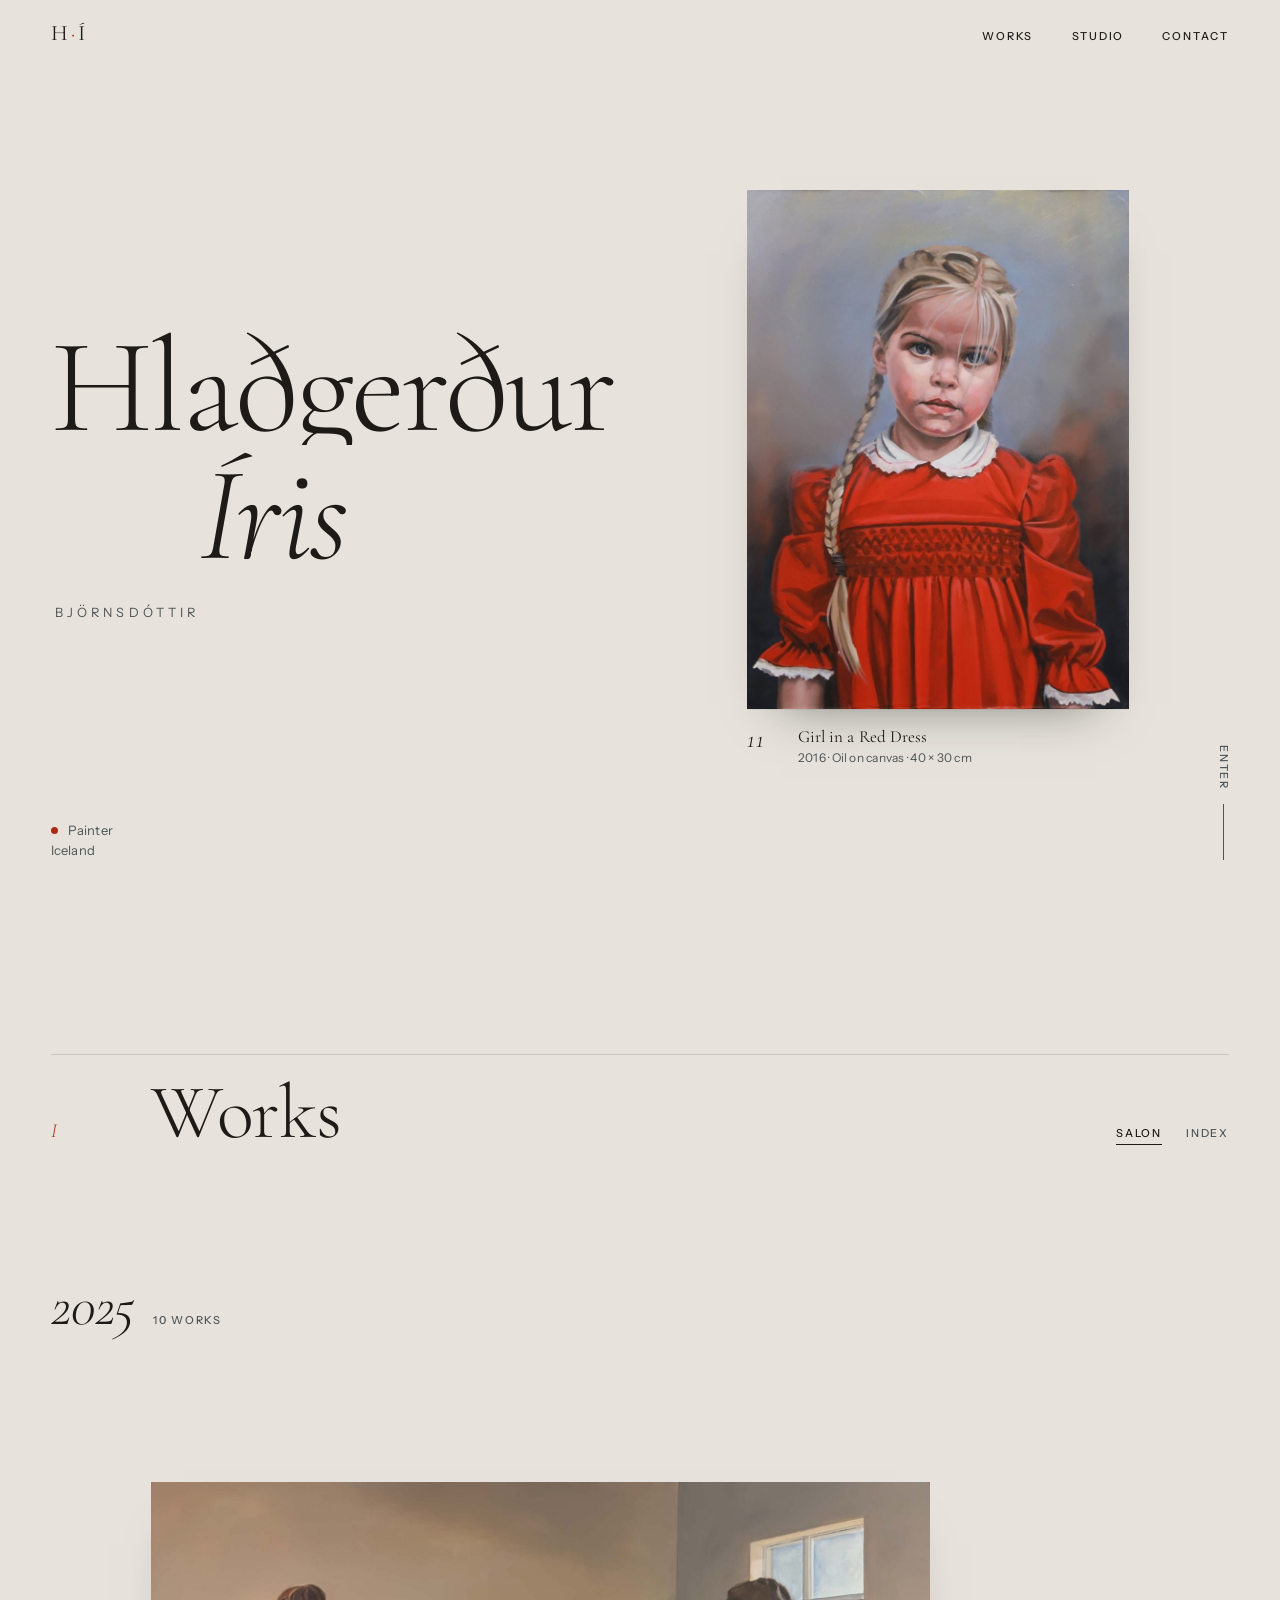
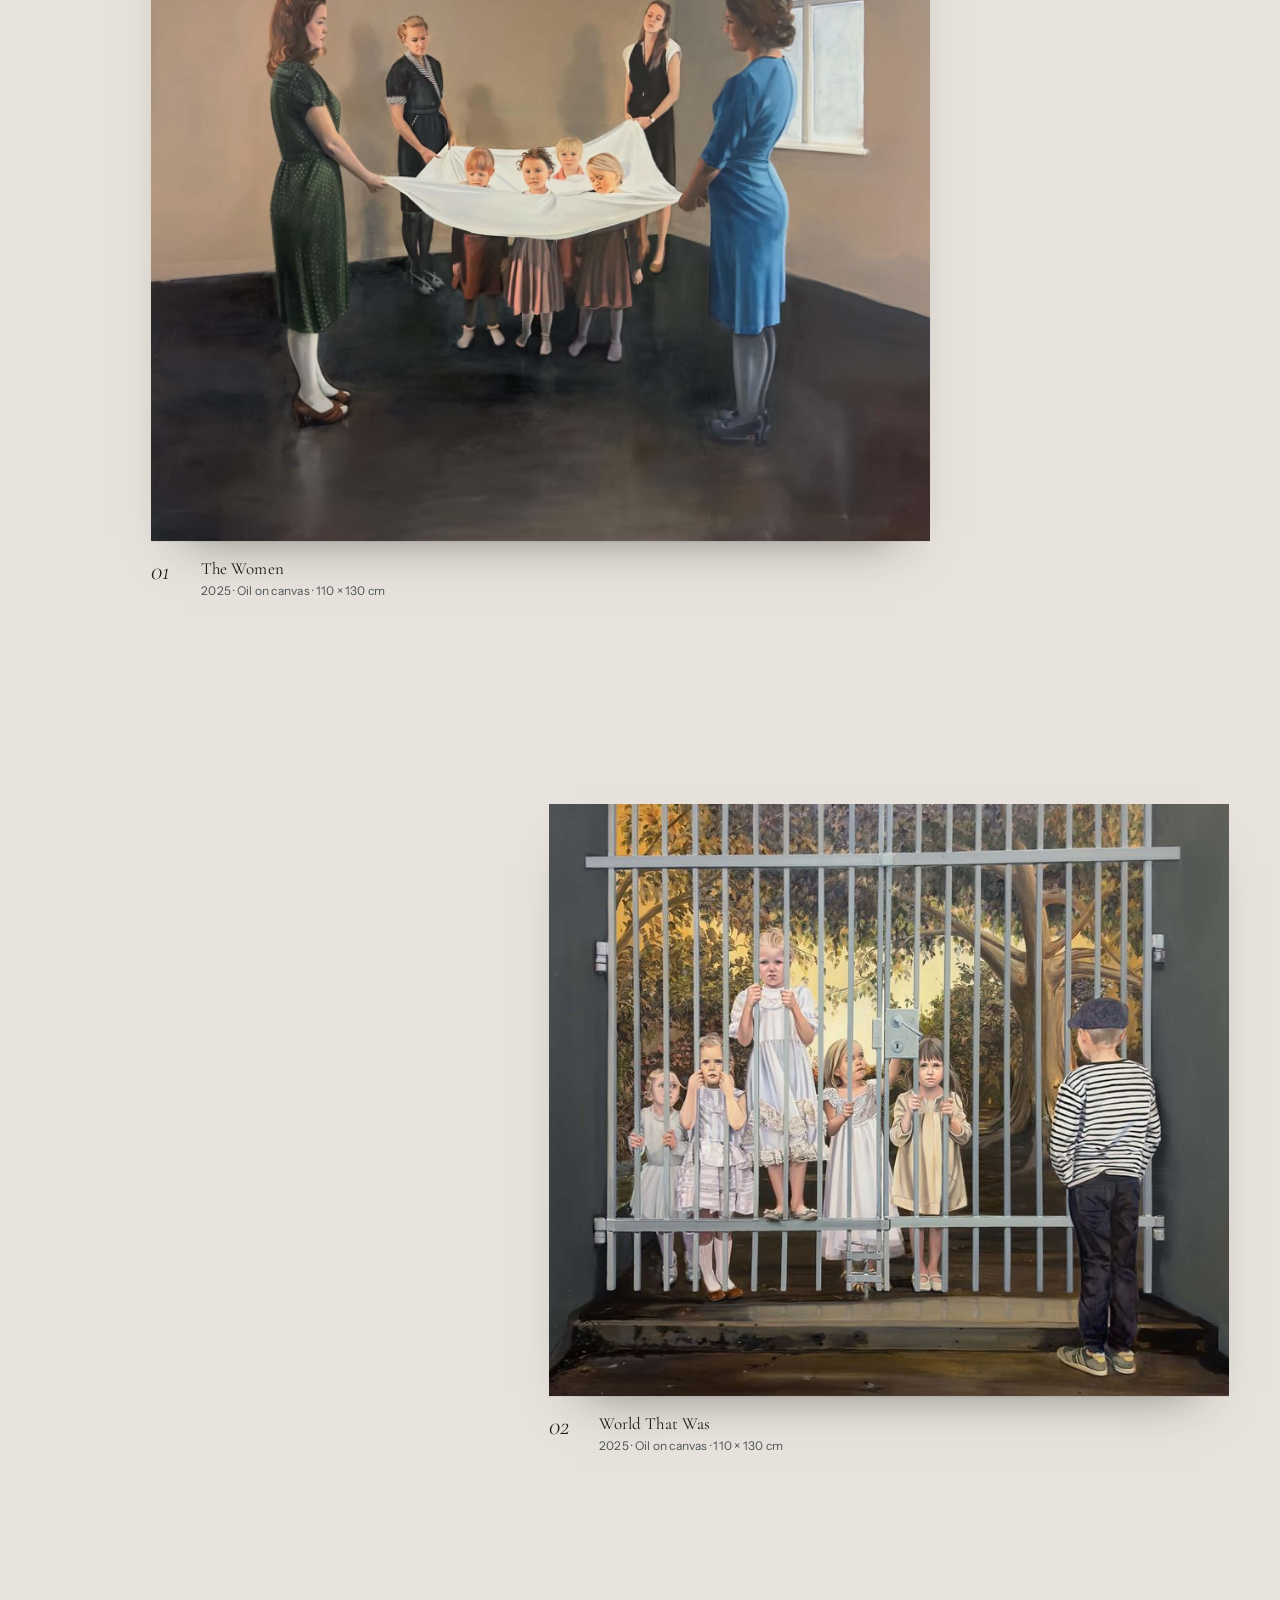
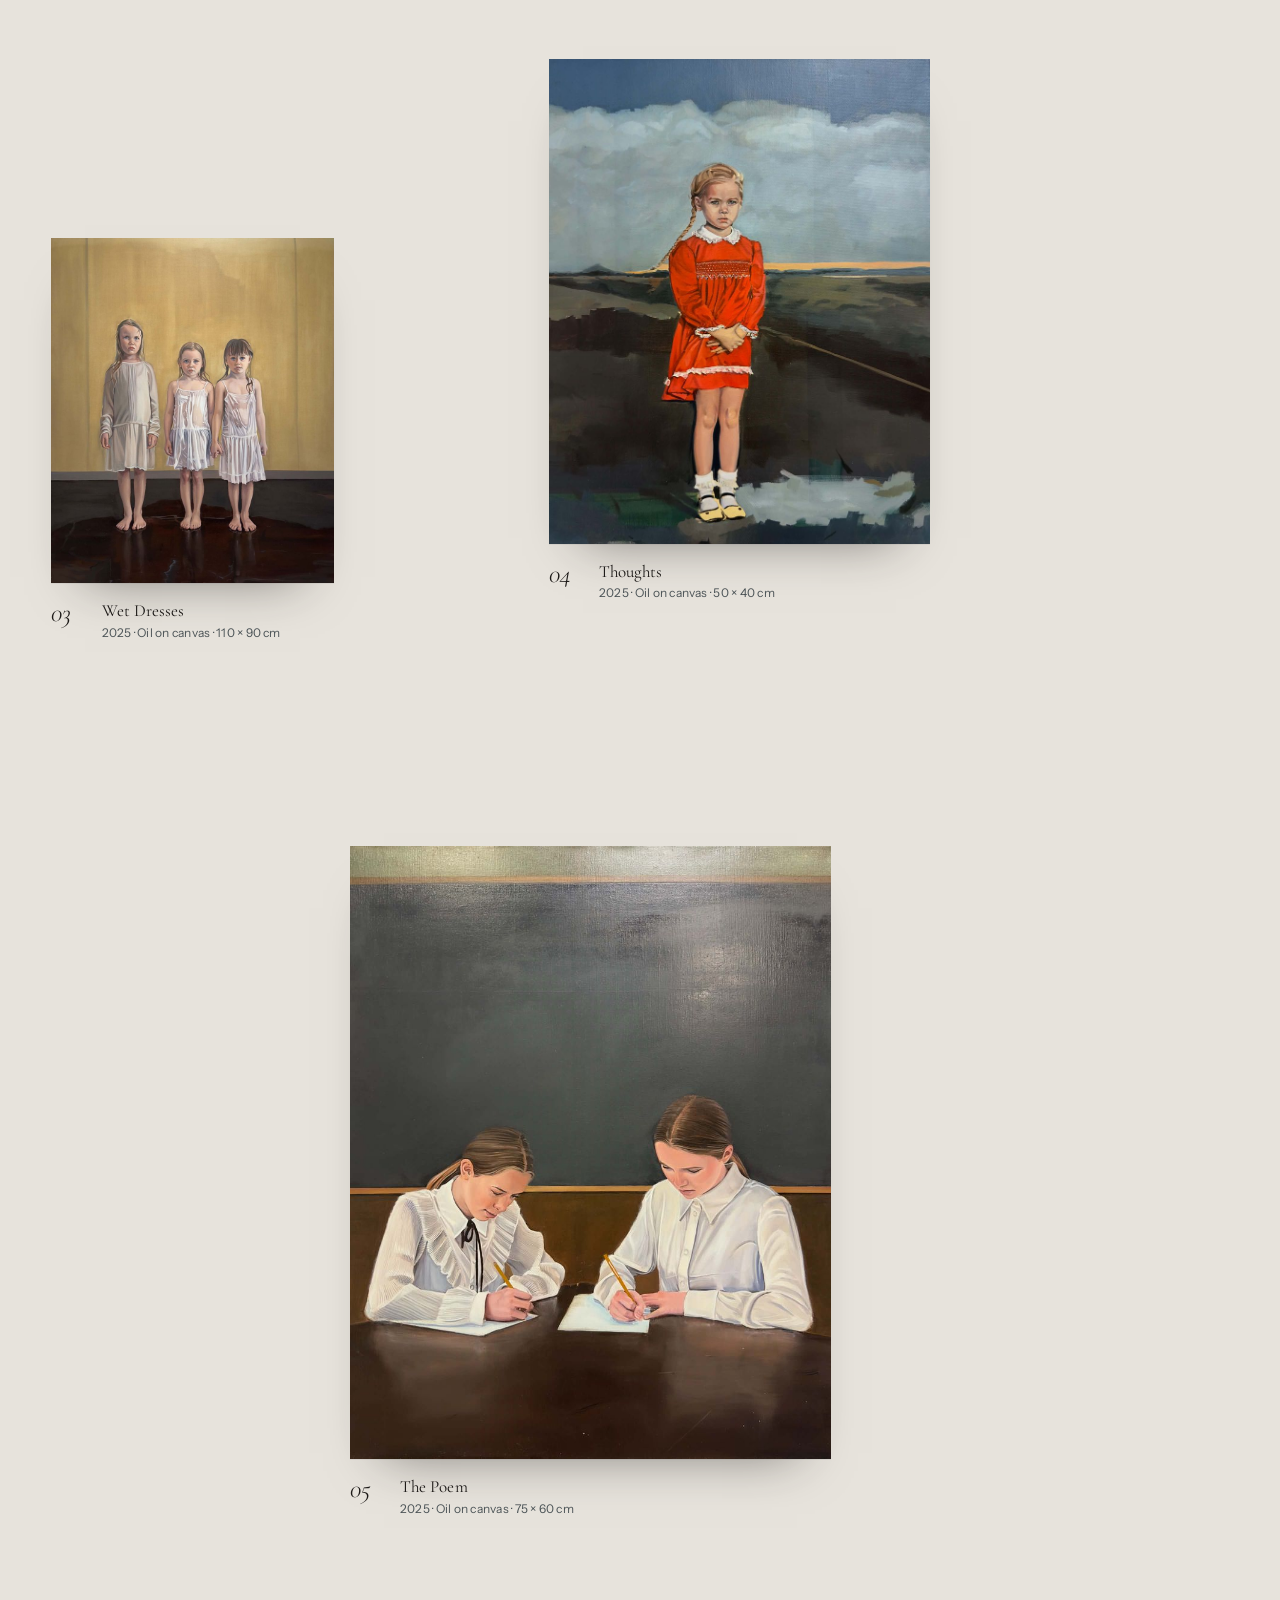
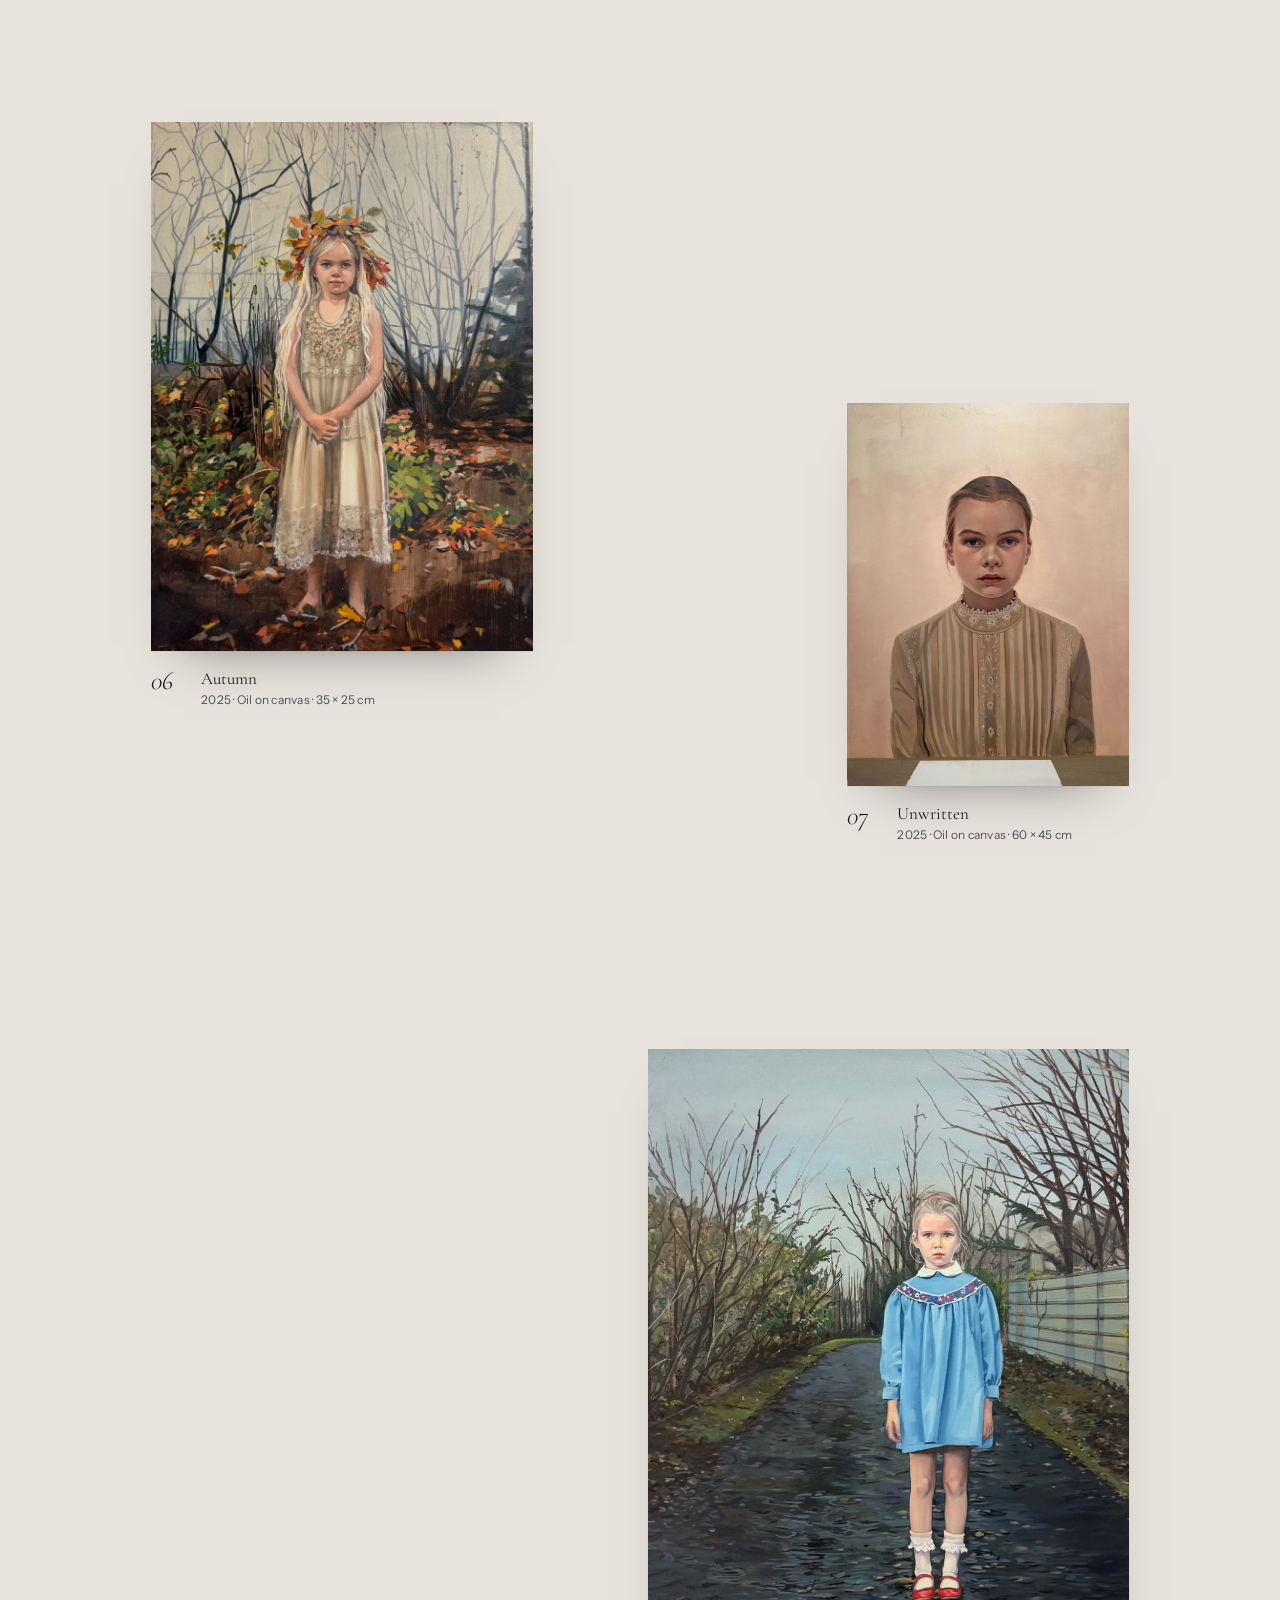
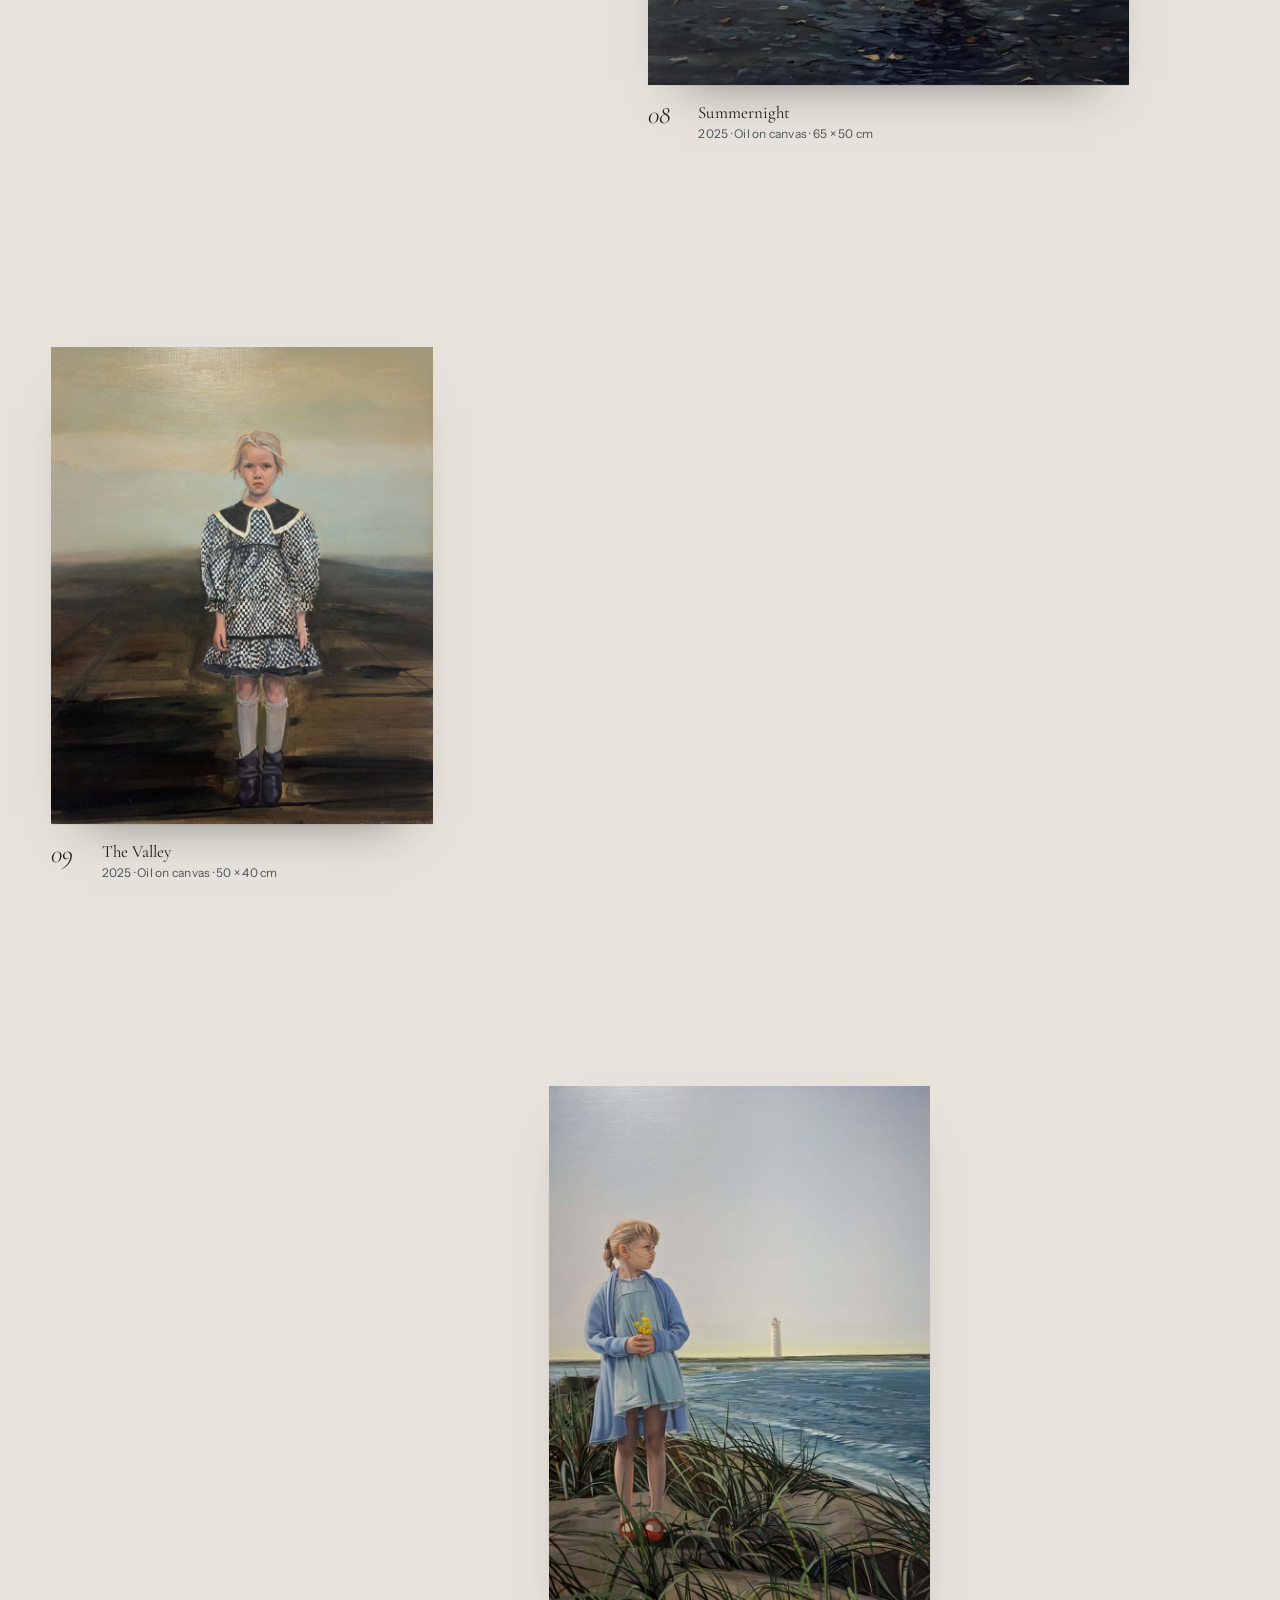
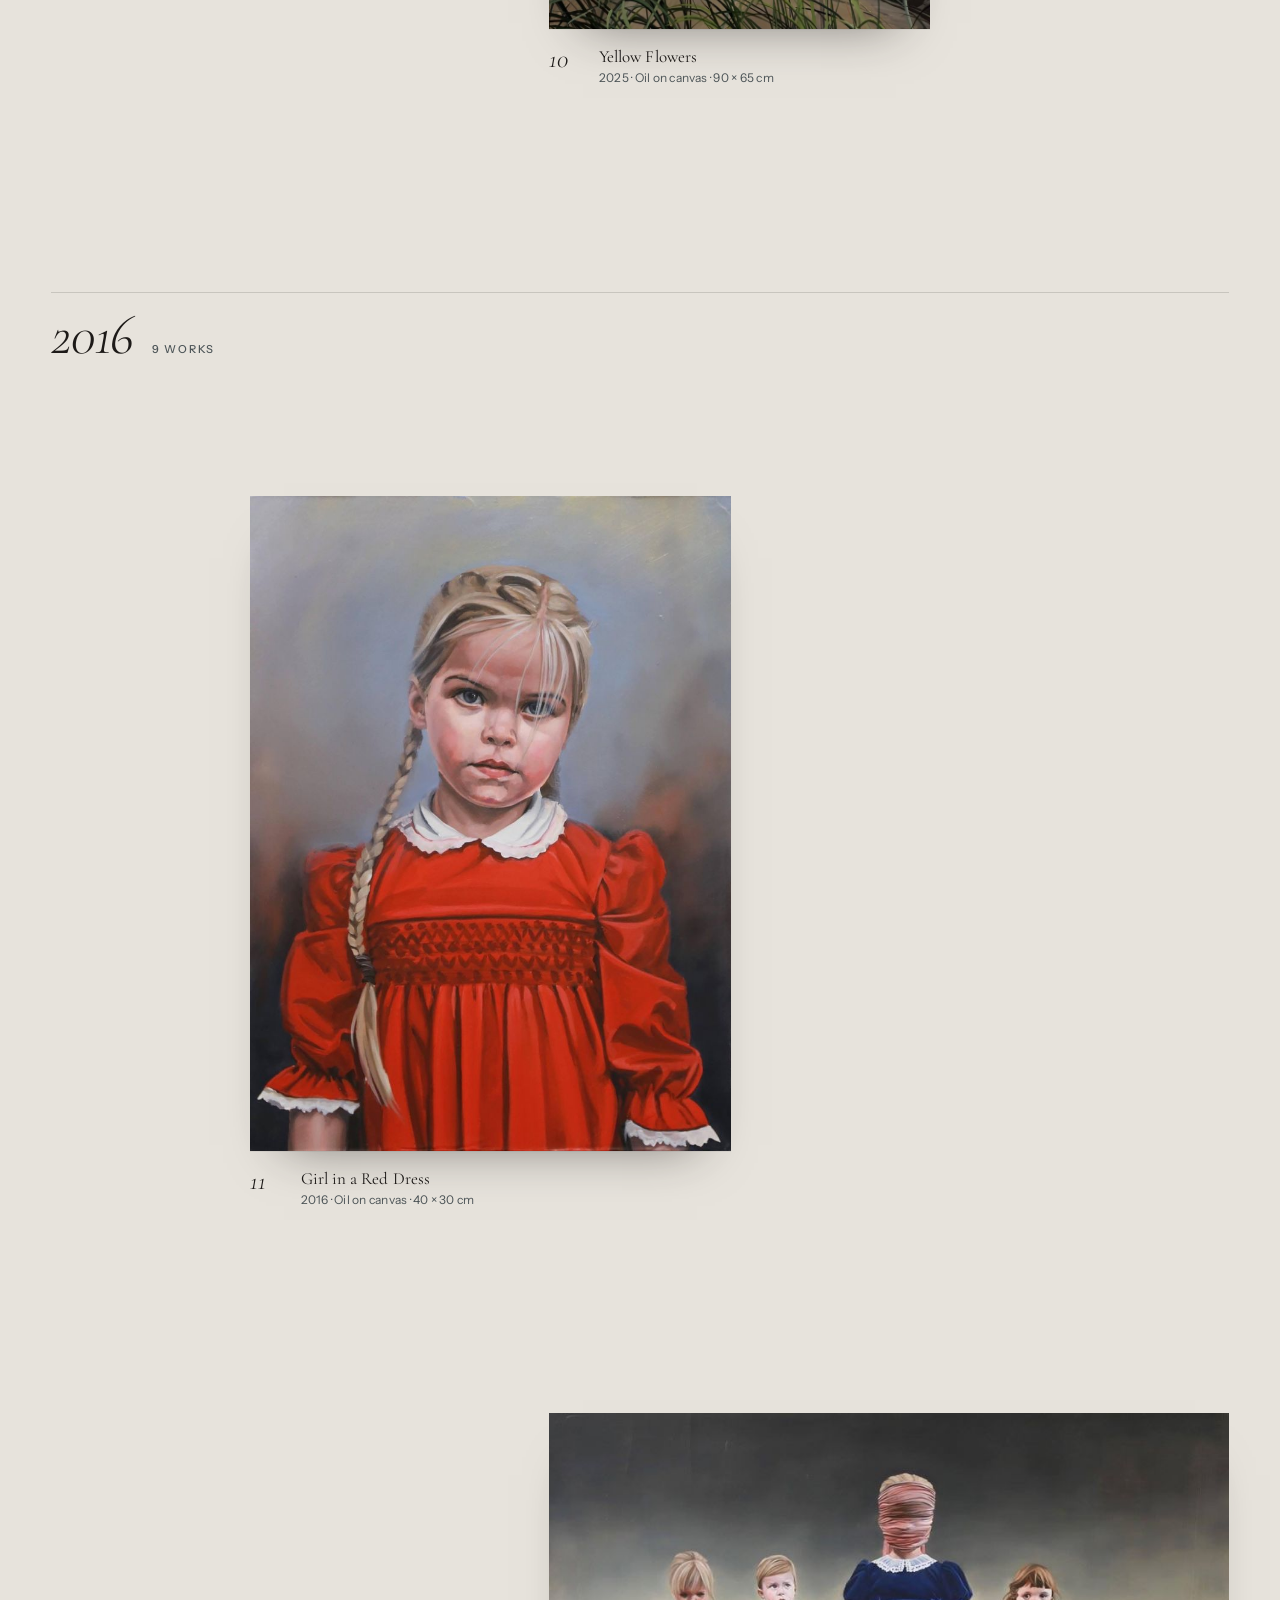
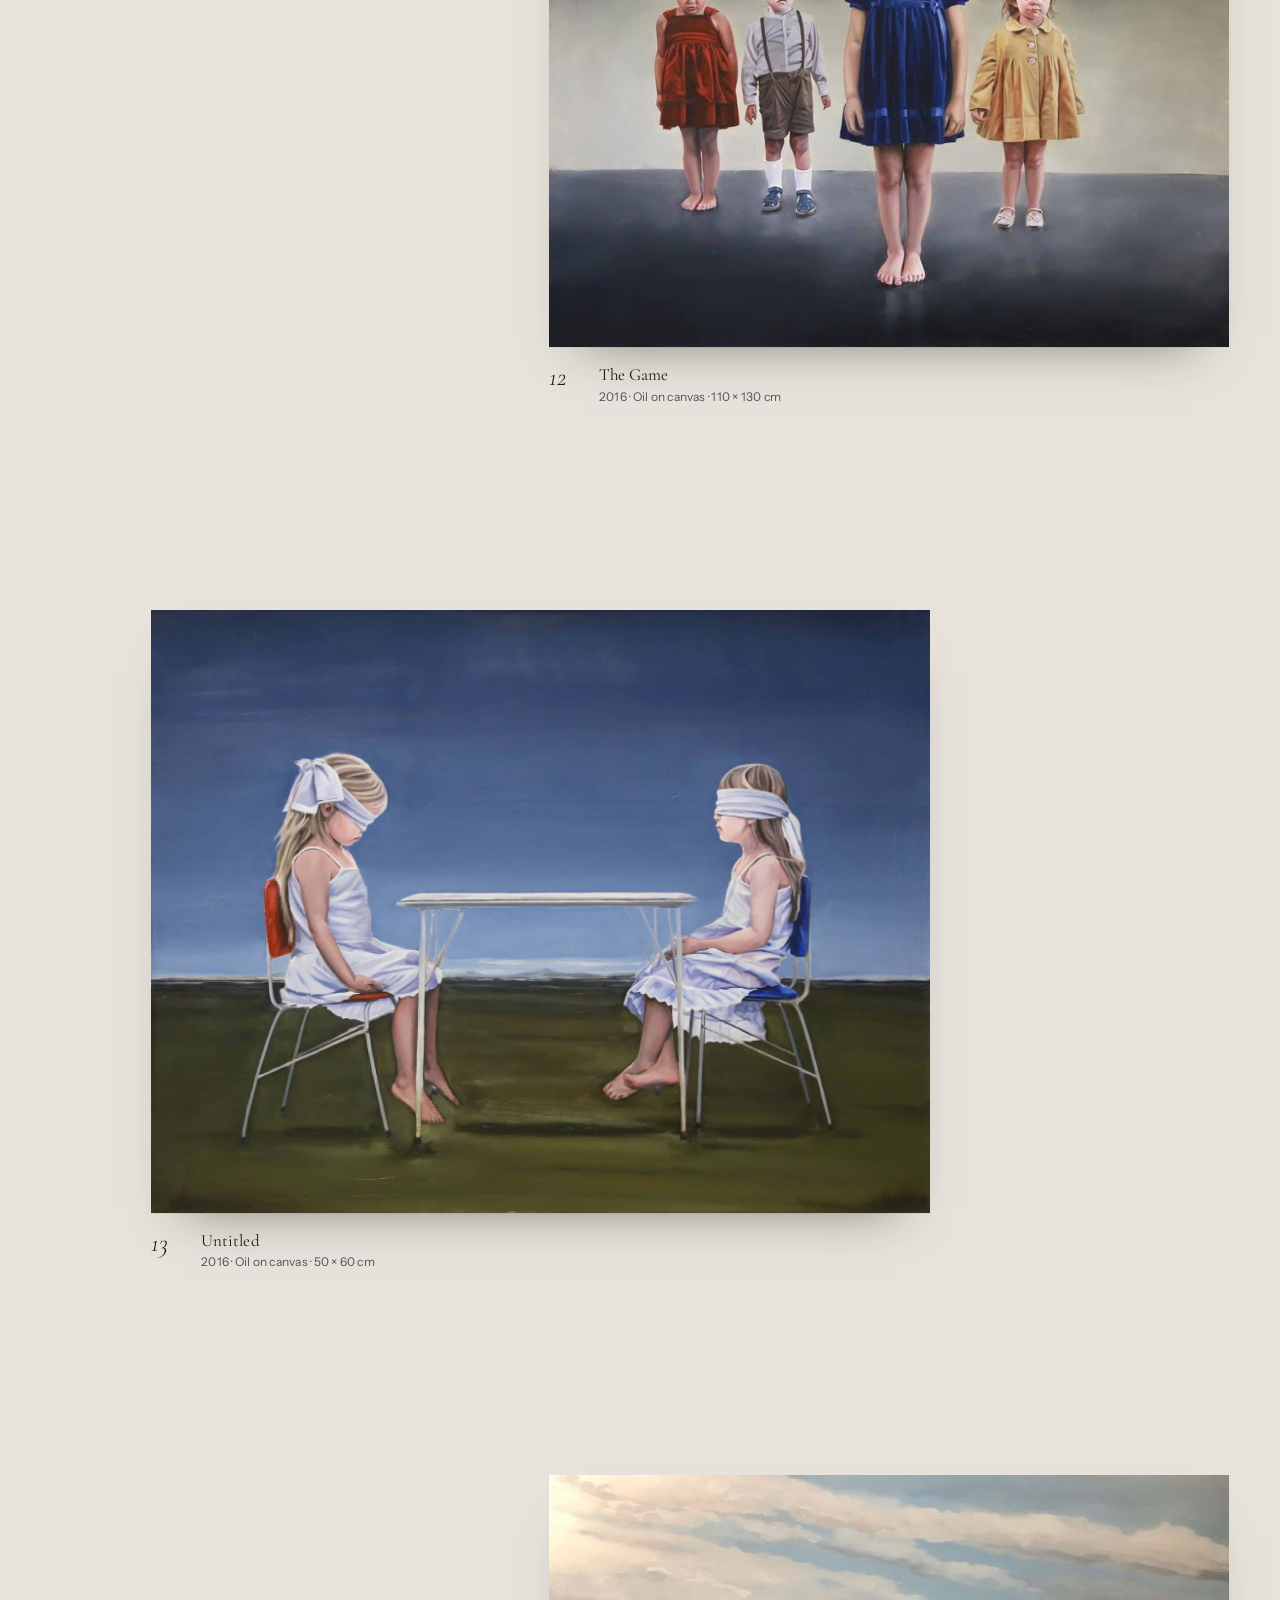
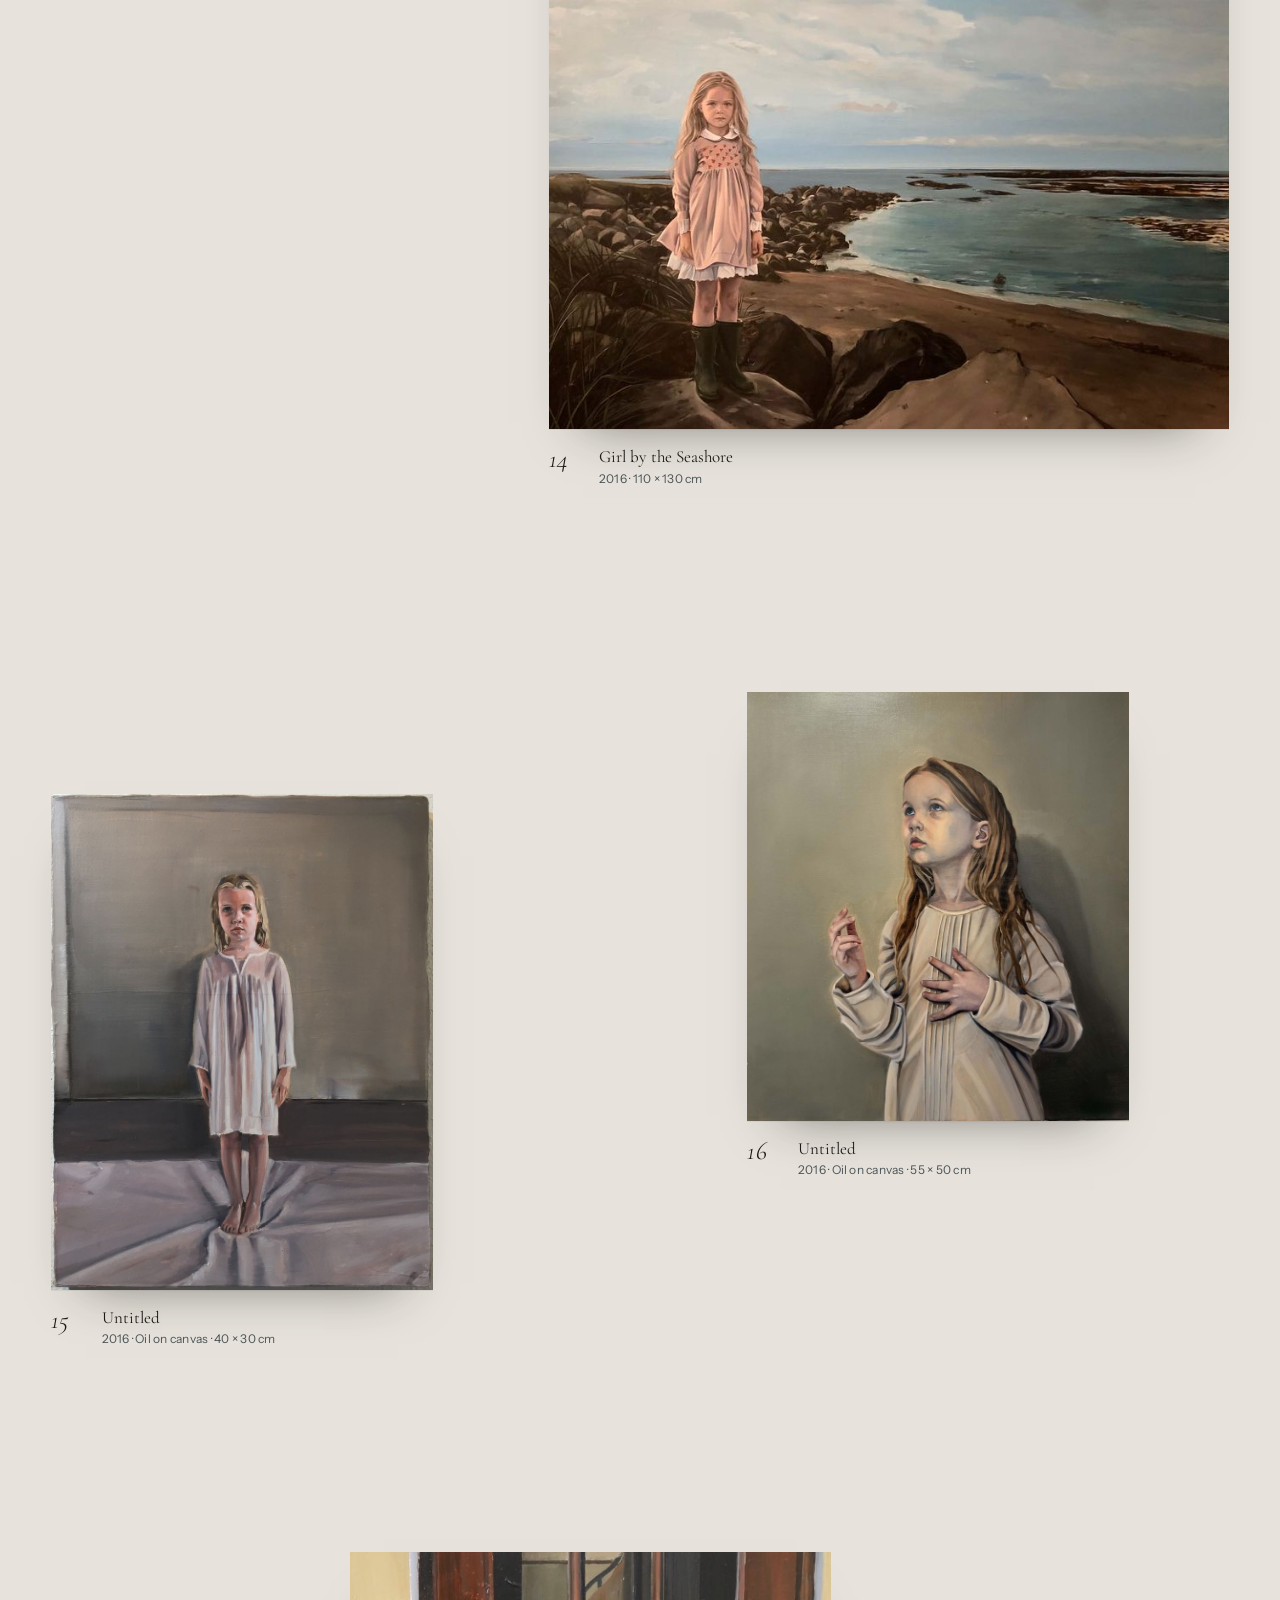
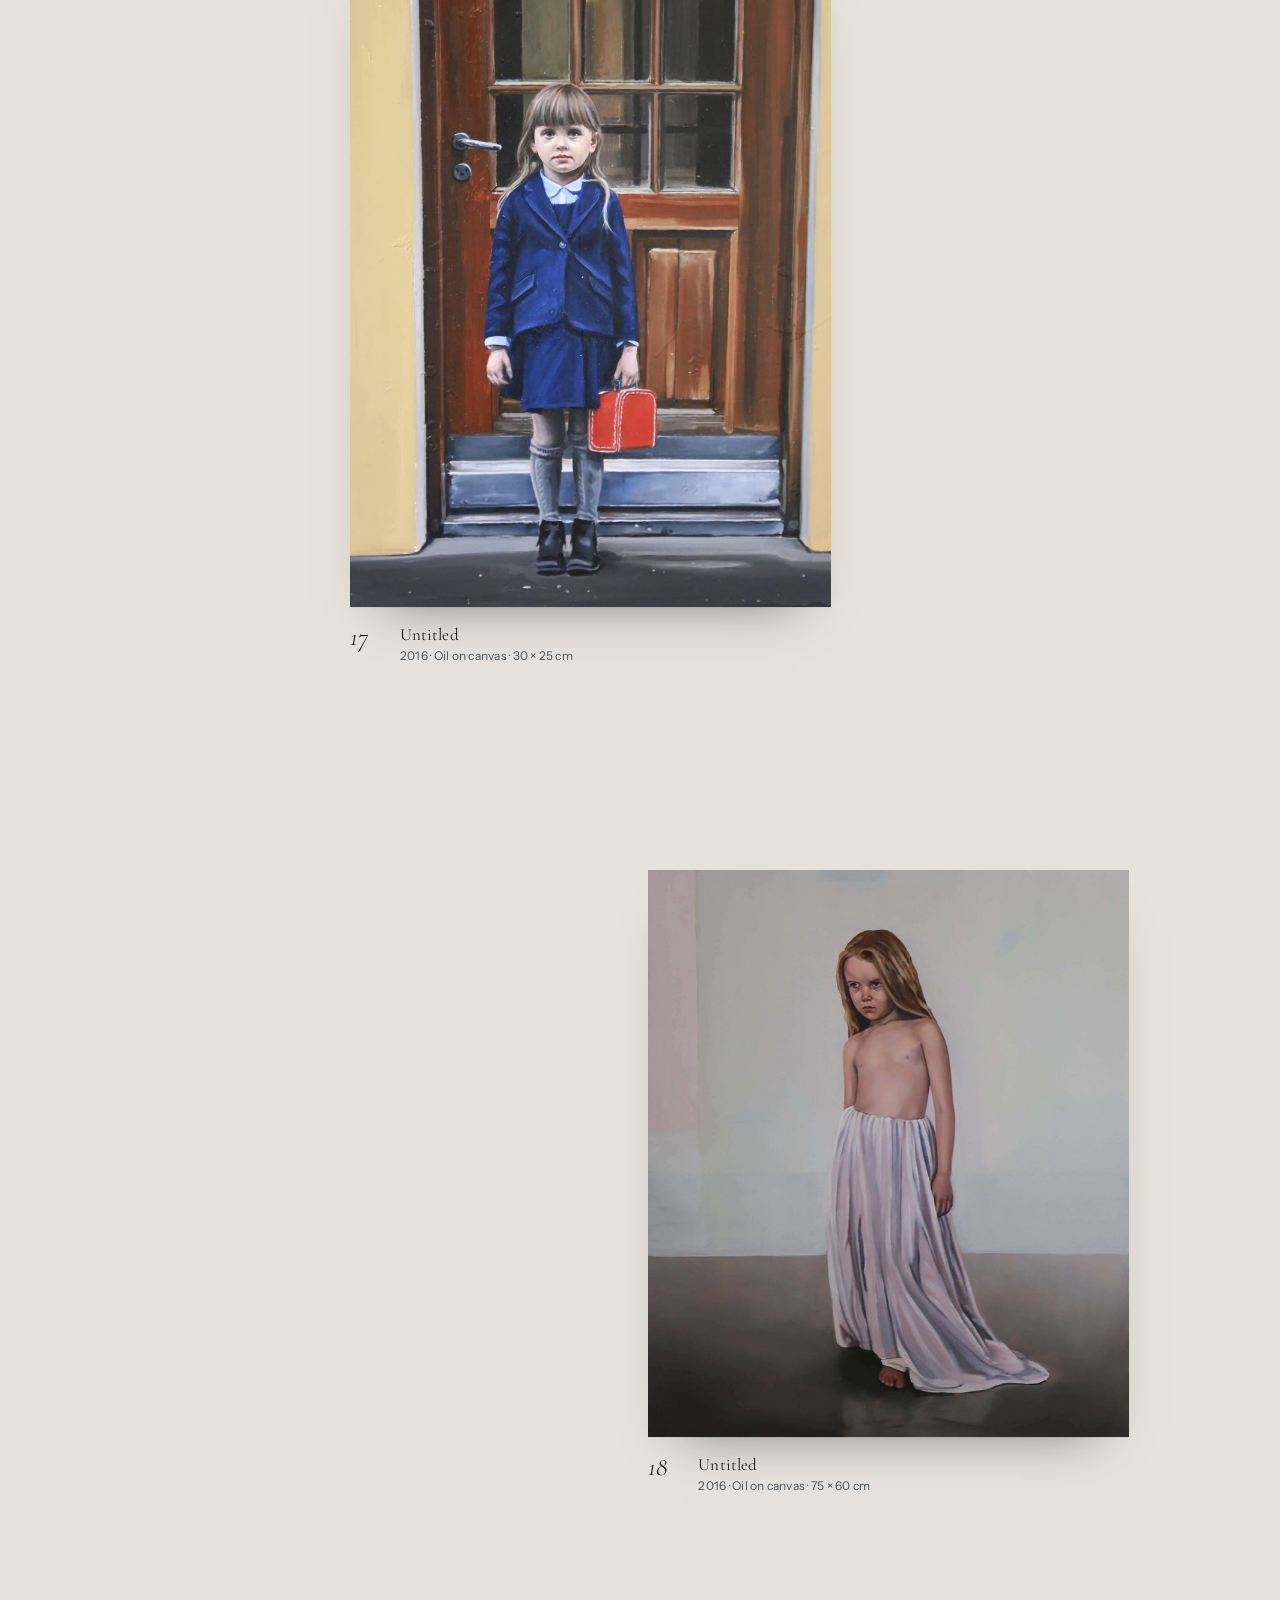
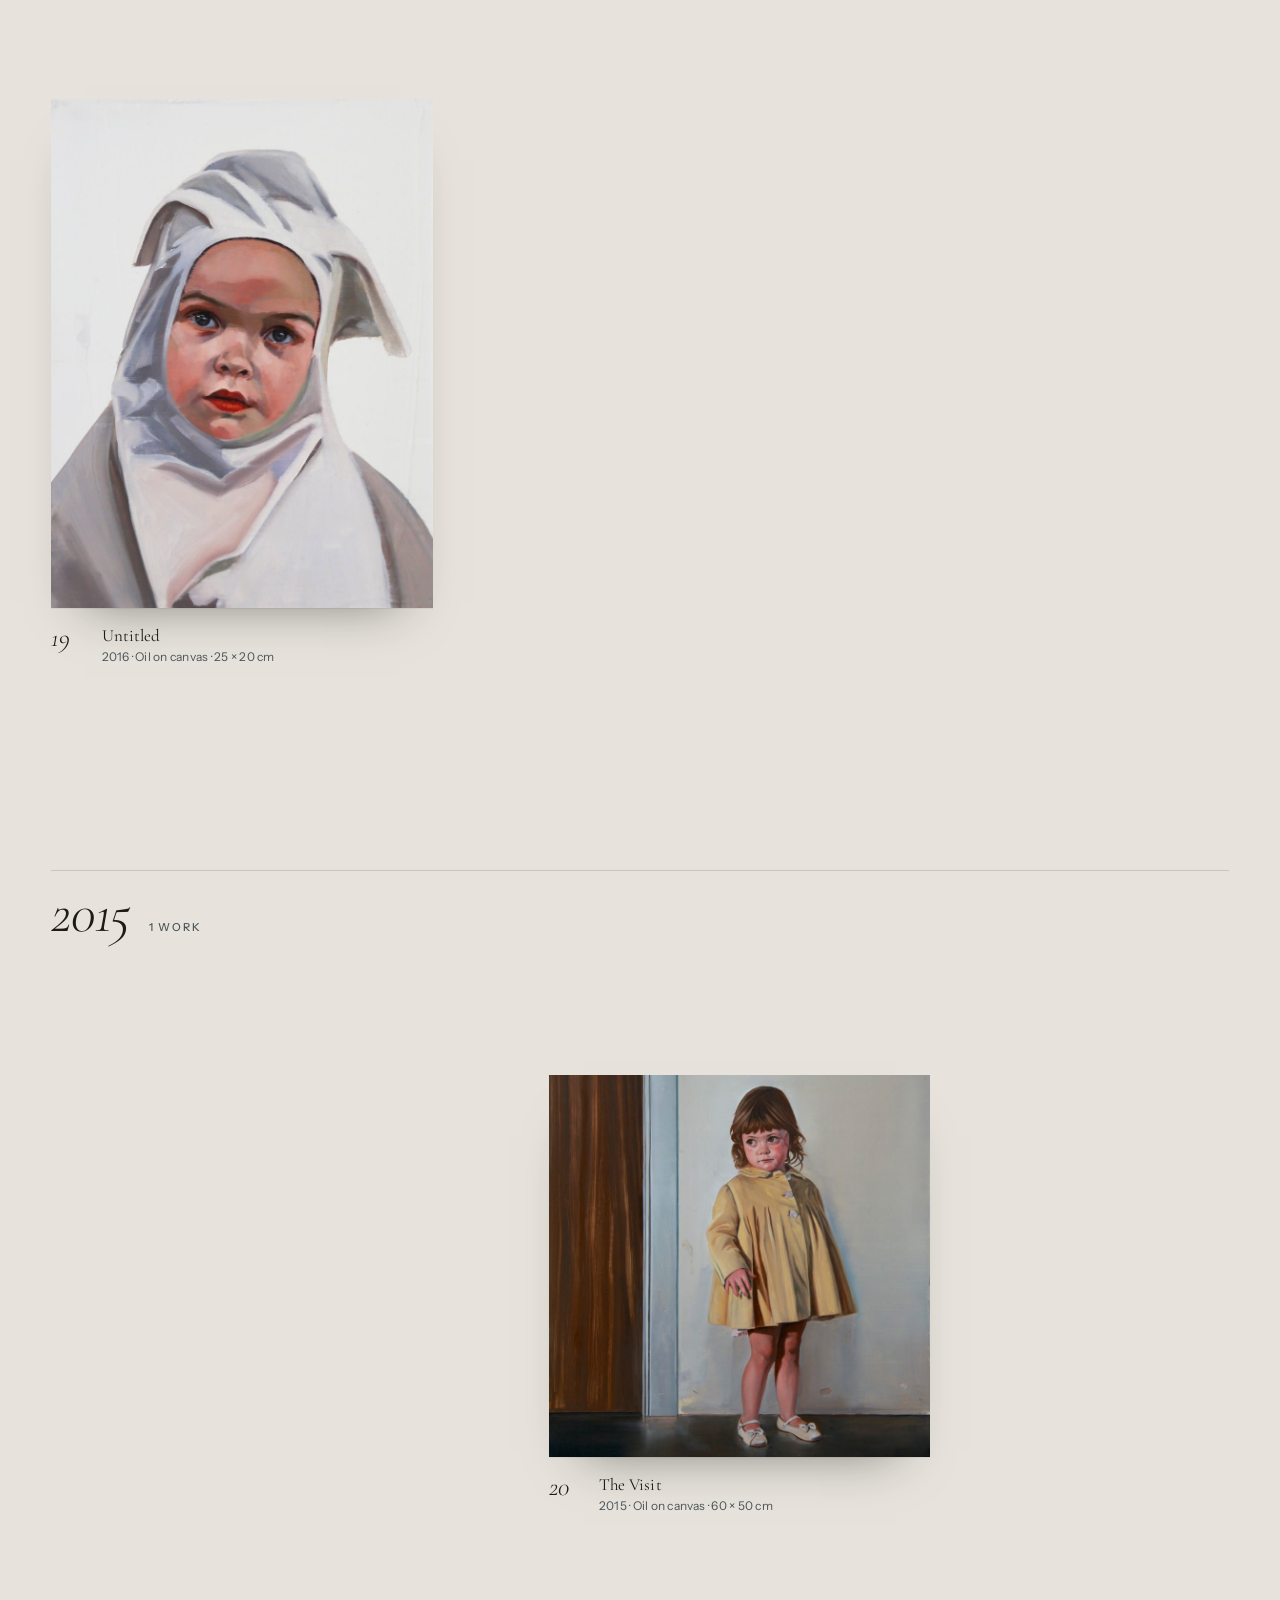
==== commit 3fe50482: "Updated painting metadata and CV" ====
--- a/redesign/index.html
+++ b/redesign/index.html
@@ -8,13 +8,13 @@
   <meta name="theme-color" content="#e7e3dc">
   <link rel="icon" href="assets/favicon.svg" type="image/svg+xml">
   <meta property="og:title" content="Hlaðgerður Íris — Paintings">
-  <meta property="og:image" content="works/01-1600.jpg">
+  <meta property="og:image" content="works/2016-girl-in-a-red-dress-1600.jpg">
 
   <link rel="preconnect" href="https://fonts.googleapis.com">
   <link rel="preconnect" href="https://fonts.gstatic.com" crossorigin>
   <link href="https://fonts.googleapis.com/css2?family=Cormorant+Garamond:ital,wght@0,300;0,400;0,500;1,300;1,400&family=Instrument+Sans:wght@400;500&display=swap" rel="stylesheet">
   <link rel="stylesheet" href="assets/style.css">
-  <link rel="preload" as="image" href="works/01-800.jpg" imagesrcset="works/01-800.jpg 800w, works/01-1600.jpg 1600w" imagesizes="(min-width: 900px) 34vw, 78vw">
+  <link rel="preload" as="image" href="works/2016-girl-in-a-red-dress-800.jpg" imagesrcset="works/2016-girl-in-a-red-dress-800.jpg 800w, works/2016-girl-in-a-red-dress-1600.jpg 1600w" imagesizes="(min-width: 900px) 34vw, 78vw">
 </head>
 <body>
   <a class="skip" href="#works">Skip to the paintings</a>
@@ -41,9 +41,9 @@
       <p class="hero__role"><span class="dot" aria-hidden="true"></span>Painter<br>Iceland</p>
 
       <figure class="hero__work">
-        <button class="frame" data-open="0" aria-label="View painting No. 01">
-          <img src="works/01-800.jpg"
-               srcset="works/01-800.jpg 800w, works/01-1600.jpg 1600w"
+        <button class="frame" data-open="0" data-src="2016-girl-in-a-red-dress" aria-label="View Girl in a Red Dress">
+          <img src="works/2016-girl-in-a-red-dress-800.jpg"
+               srcset="works/2016-girl-in-a-red-dress-800.jpg 800w, works/2016-girl-in-a-red-dress-1600.jpg 1600w"
                sizes="(min-width: 900px) 34vw, 78vw"
                width="1507" height="2048"
                alt="Girl with blonde braids in a red smocked dress with a white lace collar">
@@ -94,53 +94,66 @@
           <img src="studio/artist-2.jpg" width="1284" height="1752" loading="lazy"
                alt="Portrait of Hlaðgerður Íris smiling, children's drawings on the wall behind her">
         </figure>
+        <figure class="ph ph--e">
+          <img src="studio/portrait.jpg" width="512" height="620" loading="lazy"
+               alt="Black-and-white portrait of Hlaðgerður Íris, photographs of her paintings pinned up behind her">
+        </figure>
+        <figure class="ph ph--f">
+          <img src="studio/exhibition.jpg" width="1600" height="1200" loading="lazy"
+               alt="Hlaðgerður Íris standing beside two large portraits on easels: a girl with a flower wreath and a boy in a fur-lined hood, both in Icelandic wool sweaters">
+        </figure>
       </div>
 
       <div class="cv">
         <div class="cv__block">
           <h3>Solo exhibitions</h3>
           <ol>
+            <li><time>2028</time><span><i>Title to be announced</i>, DDProject Gallery, Italy <small>Upcoming</small></span></li>
+            <li><time>2025</time><span><i>Sotto un cielo immobile</i>, DDProject Gallery, Italy</span></li>
             <li><time>2016</time><span><i>Doppia Visione</i>, Duet Gallery, Varese, Italy</span></li>
             <li><time>2014</time><span><i>Einsögn</i>, Listamenn Gallerí, Reykjavík</span></li>
             <li><time>2010</time><span><i>Malinconia</i>, Duet Gallery, Varese, Italy</span></li>
-            <li><time>2007</time><span><i>A Double-Edged Vision</i>, Reykjanes Art Museum, Reykjanesbær</span></li>
-            <li><time>2006</time><span><i>Past Present</i>, Gallery Turpentine, Reykjavík</span></li>
+            <li><time>2007</time><span><i>Tvísýna</i>, Reykjanes Art Museum, Reykjanesbær</span></li>
+            <li><time>2006</time><span><i>Þáliðin nútíð</i>, Gallery Turpentine, Reykjavík</span></li>
           </ol>
         </div>
 
         <div class="cv__block">
           <h3>Group exhibitions</h3>
           <ol>
-            <li><time>2016</time><span><i>Mannfélagið</i>, Reykjanes Art Museum</span></li>
-            <li><time>2015</time><span><i>Kvennaveldið: konur og kynvitund</i>, Reykjanes Art Museum, Reykjanesbær</span></li>
-            <li><time>2015</time><span><i>Just Painted II</i>, Reykjavík Art Museum</span></li>
-            <li><time>2015</time><span><i>Portræt Nu!</i>, The Museum of National History, Hillerød, Denmark</span></li>
-            <li><time>2014</time><span>Icelandic Portraiture, Center for Visual Arts, Akureyri</span></li>
-            <li><time>2013</time><span><i>Augliti til auglitis</i>, Listasafn ASÍ, Reykjavík</span></li>
-            <li><time>2013</time><span><i>Portræt Nu!</i>, The Museum of National History, Frederiksborg Castle, Hillerød, Denmark</span></li>
+            <li><time>2025</time><span><i>Listakonur í Landsbankanum</i>, Landsbankinn, Iceland</span></li>
+            <li><time>2023</time><span><i>Sköpun bernskunnar</i>, Akureyri Art Museum, Iceland</span></li>
+            <li><time>2020</time><span><i>Allt sem sýnist</i>, Kjarvalsstaðir, Reykjavík</span></li>
+            <li><time>2016</time><span><i>Mannfélagið</i>, Reykjanes Art Museum, Iceland</span></li>
+            <li><time>2015</time><span><i>Kvennaveldið: konur og kynvitund</i>, Reykjanes Art Museum, Iceland</span></li>
+            <li><time>2015</time><span><i>Nýmálað II</i>, Kjarvalsstaðir, Reykjavík</span></li>
+            <li><time>2015</time><span><i>Portrait Nu!</i>, The Museum of National History, Hillerød, Denmark</span></li>
+            <li><time>2014</time><span><i>Íslensk portrett</i>, Center for Visual Arts, Akureyri Art Museum, Iceland</span></li>
+            <li><time>2013</time><span><i>Augliti til auglitis</i>, ASÍ Art Museum, Reykjavík</span></li>
+            <li><time>2013</time><span><i>Portræt Nu!</i>, The Museum of National History, Hillerød, Denmark</span></li>
             <li><time>2009</time><span><i>Caleidoscopio</i>, Duet Gallery, Varese, Italy</span></li>
             <li><time>2008</time><span><i>Tomorrow Always Belongs to Us</i>, Göteborgs Konsthall, Sweden</span></li>
-            <li><time>2007</time><span><i>Hidden Treasures</i>, Kjarvalsstaðir, Reykjavík</span></li>
+            <li><time>2007</time><span><i>Falinn fjársjóður</i>, Kjarvalsstaðir, Reykjavík</span></li>
             <li><time>2007</time><span><i>7db, 7 Days Brunch</i>, Basel, Switzerland</span></li>
-            <li><time>2007</time><span><i>The Saga Spirit Alive</i>, Trygve Lie Gallery, New York</span></li>
-            <li><time>2006</time><span><i>Something Beautiful</i>, Gallery Turpentine, Reykjavík</span></li>
-            <li><time>2006</time><span><i>The Painting after 1980</i>, National Gallery of Iceland, Reykjavík</span></li>
+            <li><time>2007</time><span><i>The Saga Spirit Alive</i>, Trygve Lie Gallery, New York, USA</span></li>
+            <li><time>2006</time><span><i>Eitthvað fallegt</i>, Gallery Turpentine, Reykjavík</span></li>
+            <li><time>2006</time><span><i>Málverkið eftir 1980</i>, National Gallery of Iceland, Reykjavík</span></li>
             <li><time>2005</time><span><i>Forces de la terre – Forces de l’esprit</i>, Gallery Sofitel, Strasbourg, France</span></li>
             <li><time>2005</time><span><i>Sagandi</i>, Gallery Sævar Karl, Reykjavík</span></li>
             <li><time>2005</time><span>KFL Group, Hafnarfjörður</span></li>
             <li><time>2005</time><span>Gallery Turpentine, Reykjavík</span></li>
             <li><time>2004</time><span>Listhús Reykjavíkur, Reykjavík</span></li>
-            <li><time>2004</time><span><i>Summerday</i>, LÁ Art Museum, Hveragerði</span></li>
+            <li><time>2004</time><span><i>Sumardagur</i>, LÁ Art Museum, Hveragerði</span></li>
           </ol>
         </div>
 
         <div class="cv__block">
           <h3>Education</h3>
           <ol>
-            <li><time>1999–2002</time><span>Iceland Academy of the Arts, Fine Art</span></li>
+            <li><time>1999–2002</time><span>Iceland University of the Arts, Fine Art</span></li>
             <li><time>2001</time><span>Accademia di Belle Arti, Rome</span></li>
             <li><time>2001</time><span>ARS Seminar, Helsinki</span></li>
-            <li><time>1998</time><span>Fjölbrautaskólinn í Breiðholti, Art</span></li>
+            <li><time>1998</time><span>Fjölbrautaskólinn í Breiðholti, Art Department</span></li>
           </ol>
 
           <h3>Writing</h3>
--- a/redesign/assets/style.css
+++ b/redesign/assets/style.css
@@ -140,6 +140,15 @@
 .label__title { font: 400 17px/1.2 var(--serif); color: var(--ink); }
 .label__title.is-none { font: 400 11px/1.5 var(--sans); letter-spacing: .14em; text-transform: uppercase; color: var(--ink-2); padding-top: 3px; }
 .label__meta { letter-spacing: .02em; }
+.label__sub { font-style: italic; color: var(--ink-2); font-size: .92em; white-space: nowrap; }
+.label__sub::before { content: "— "; font-style: normal; }
+
+/* Year markers in the salon and index */
+.year-mark { display: flex; align-items: baseline; gap: 18px; border-top: 1px solid var(--line); padding-top: 14px; }
+.year-mark__y { font: 300 italic clamp(2.2rem, 4.4vw, 4rem)/1 var(--serif); font-variant-numeric: oldstyle-nums; letter-spacing: -.01em; }
+.year-mark__c { font: 500 11px/1 var(--sans); letter-spacing: .16em; text-transform: uppercase; color: var(--ink-2); }
+.salon .year-mark { margin-bottom: calc(-1 * clamp(40px, 9vw, 150px)); }
+.salon .year-mark:first-child { border-top: 0; padding-top: 0; }
 
 /* ——— Sections ——— */
 .section-head {
@@ -184,11 +193,10 @@
 .counter i::after { content: ""; position: absolute; inset: 0; background: var(--raudur); transform-origin: left; transform: scaleX(var(--p, 0)); transition: transform .8s var(--ease); }
 
 /* Index — justified rows, true proportions */
-.index {
-  display: flex; flex-wrap: wrap; gap: 10px;
-  padding: 0 var(--gutter) clamp(80px, 12vw, 160px);
-}
-.index::after { content: ""; flex-grow: 1e4; }
+.index { padding: 0 var(--gutter) clamp(80px, 12vw, 160px); }
+.index__group { display: flex; flex-wrap: wrap; gap: 10px; margin-bottom: 56px; }
+.index__group::after { content: ""; flex-grow: 1e4; }
+.index .year-mark { margin-bottom: 18px; }
 .index .frame { box-shadow: none; }
 .index .cell { flex-grow: var(--g); flex-basis: calc(var(--g) * 170px); margin: 0; position: relative; }
 .index .cell .no {
@@ -210,6 +218,8 @@
 .ph--b { grid-column: 7 / span 3; grid-row: 1; margin-top: 30%; }
 .ph--c { grid-column: 7 / span 6; grid-row: 2; align-self: end; }
 .ph--d { grid-column: 10 / span 3; grid-row: 1; }
+.ph--e { grid-column: 2 / span 3; grid-row: 3; margin-top: 12vw; }
+.ph--f { grid-column: 6 / span 7; grid-row: 3; margin-top: 4vw; }
 
 .cv {
   display: grid; grid-template-columns: repeat(12, 1fr); column-gap: 16px;
@@ -307,6 +317,9 @@
   .ph--d { grid-column: 8 / span 5; grid-row: 1; align-self: end; }
   .ph--b { grid-column: 1 / span 5; grid-row: 2; margin-top: 0; }
   .ph--c { grid-column: 6 / span 7; grid-row: 2; align-self: start; }
+  .ph--e { grid-column: 1 / span 5; grid-row: 3; margin-top: 0; align-self: end; }
+  .ph--f { grid-column: 6 / span 7; grid-row: 3; margin-top: 0; }
+  .salon .year-mark { margin-bottom: -40px; grid-row: auto !important; }
   .cv { row-gap: 56px; }
   .cv__block:nth-child(n) { grid-column: 1 / -1; }
   .contact__lede { padding-left: 0; }
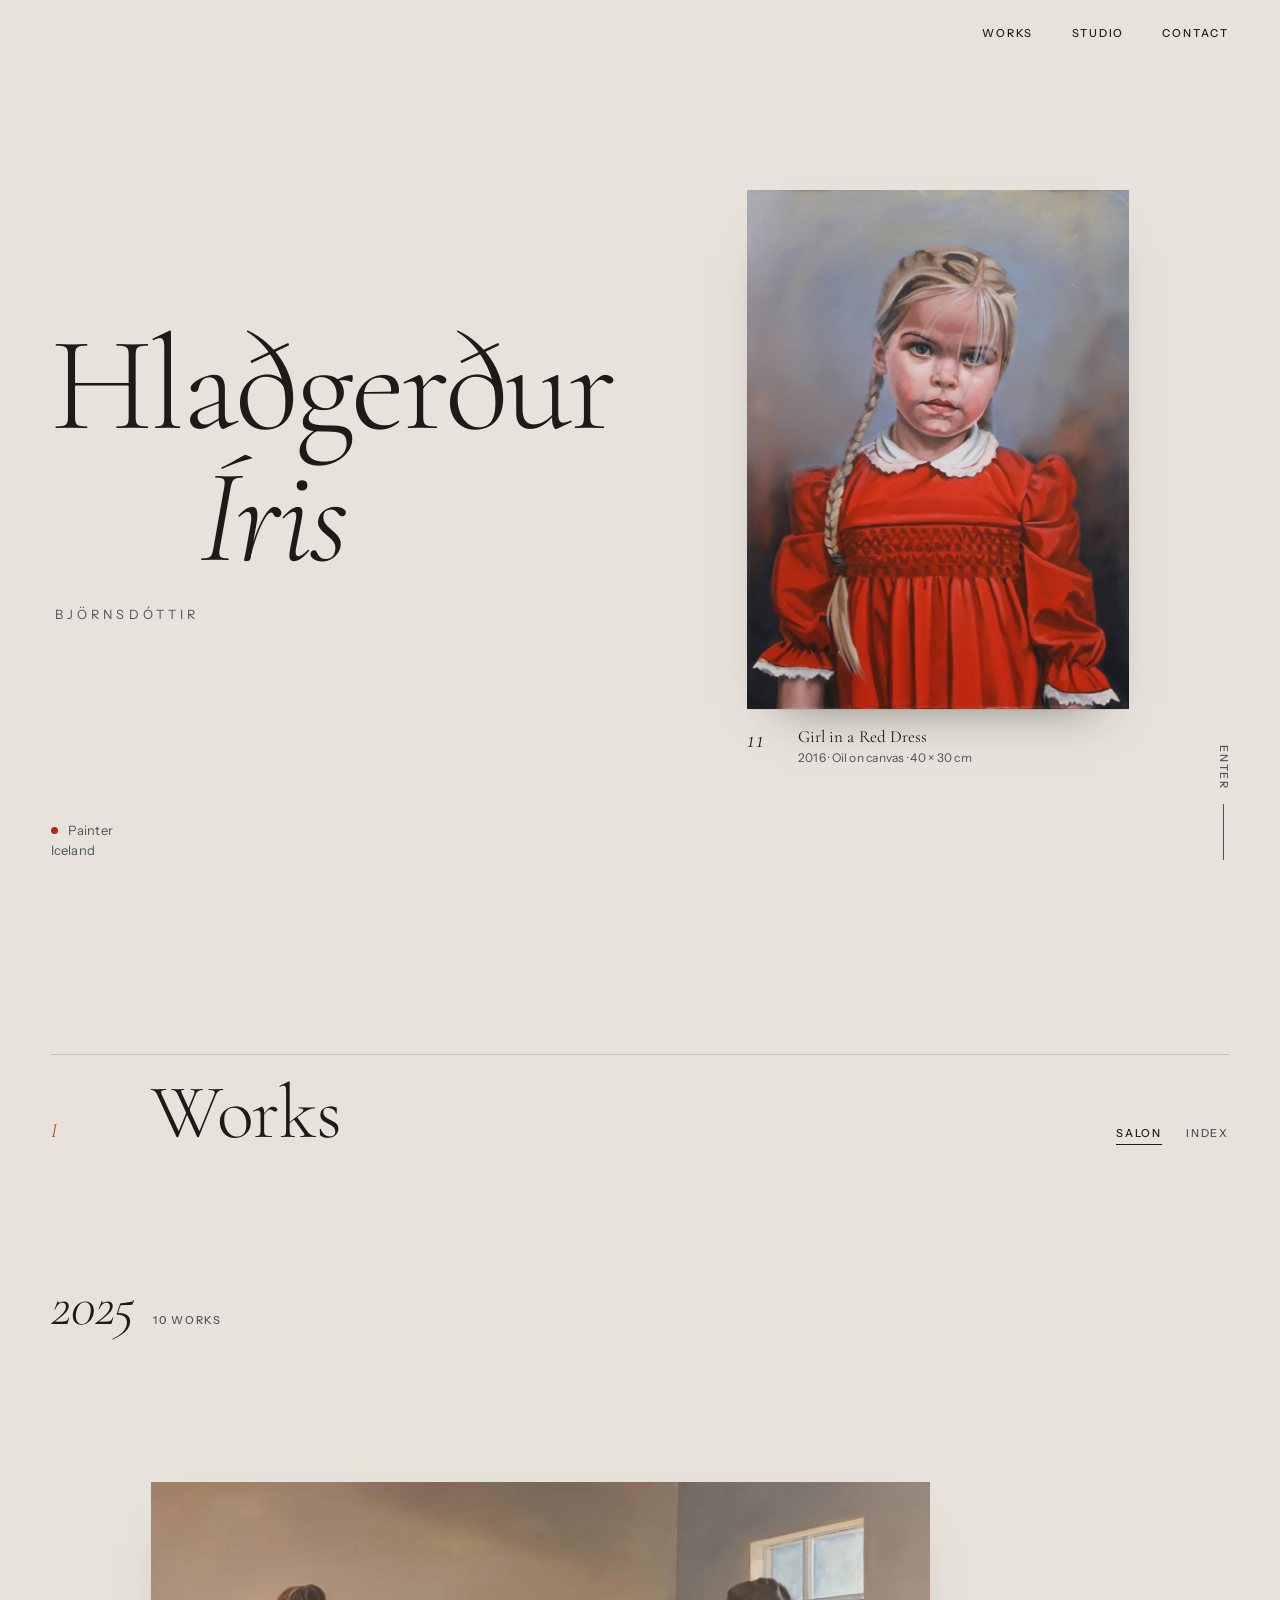
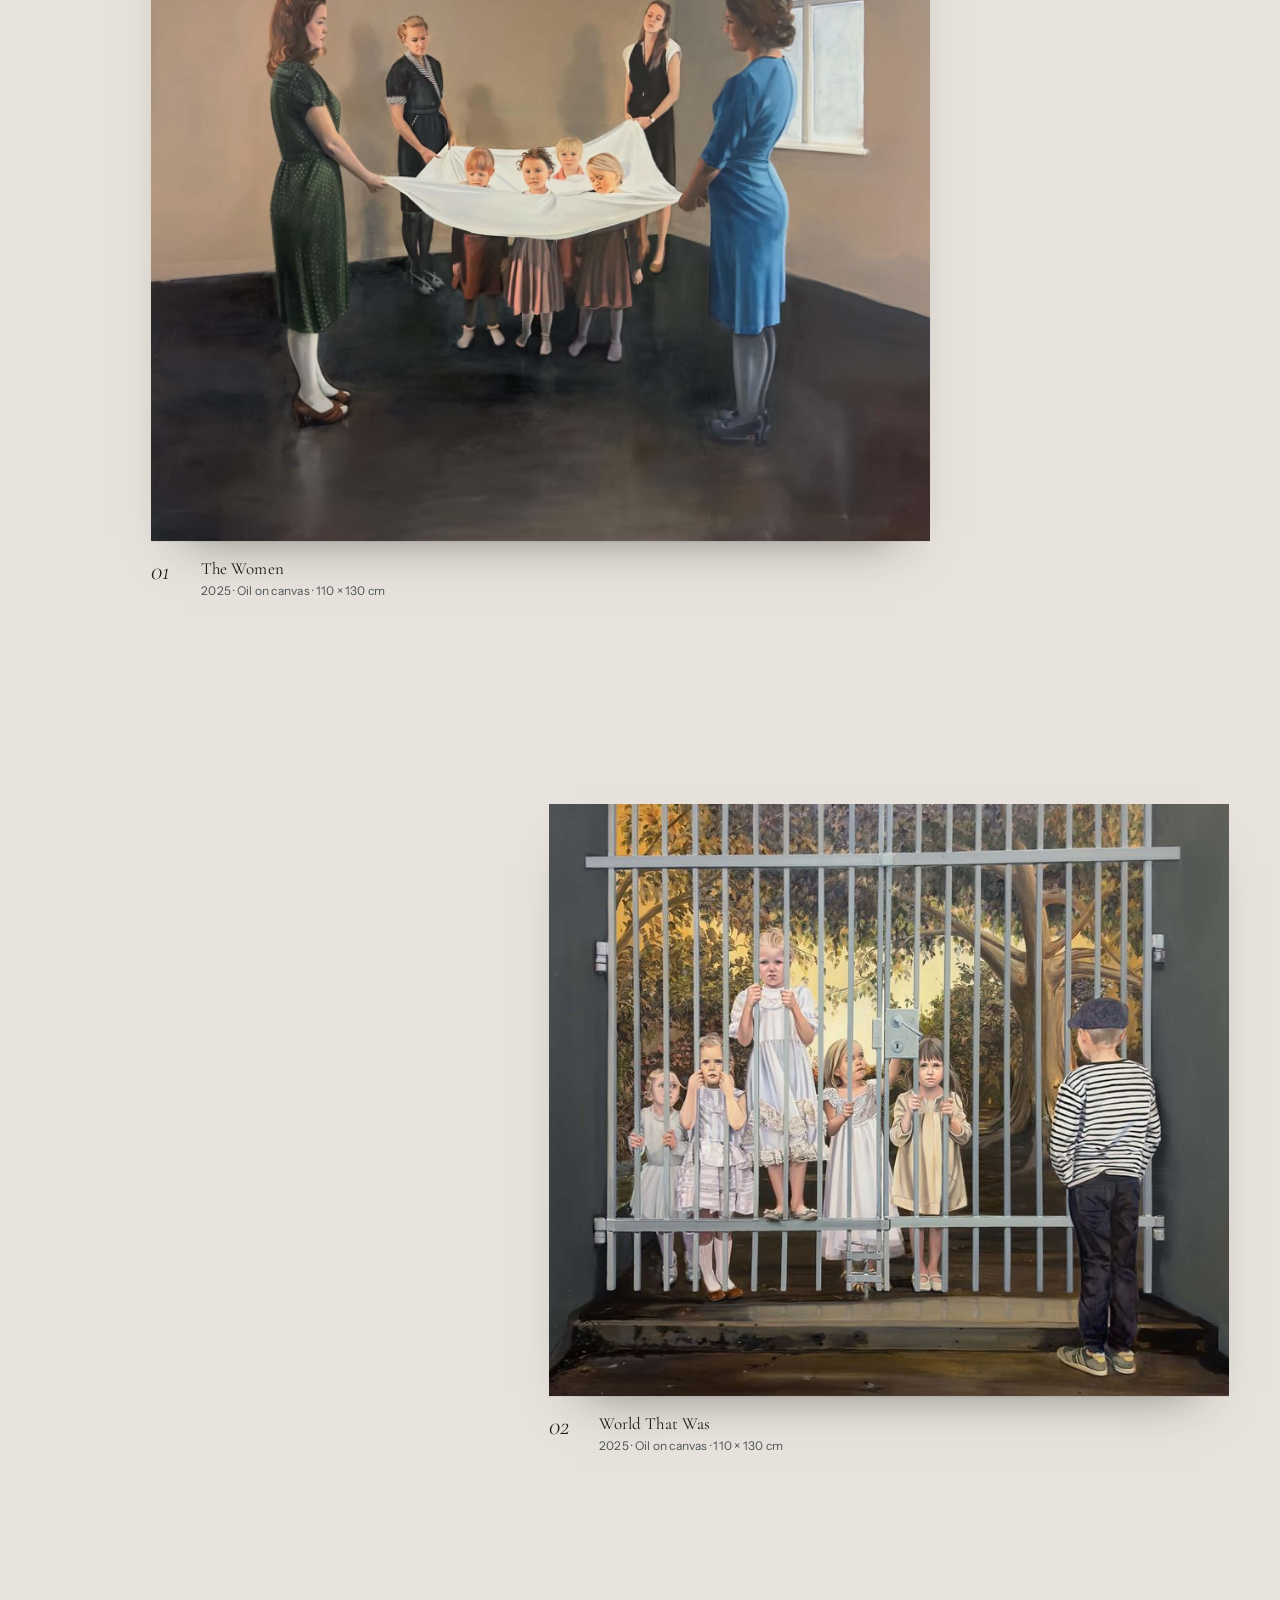
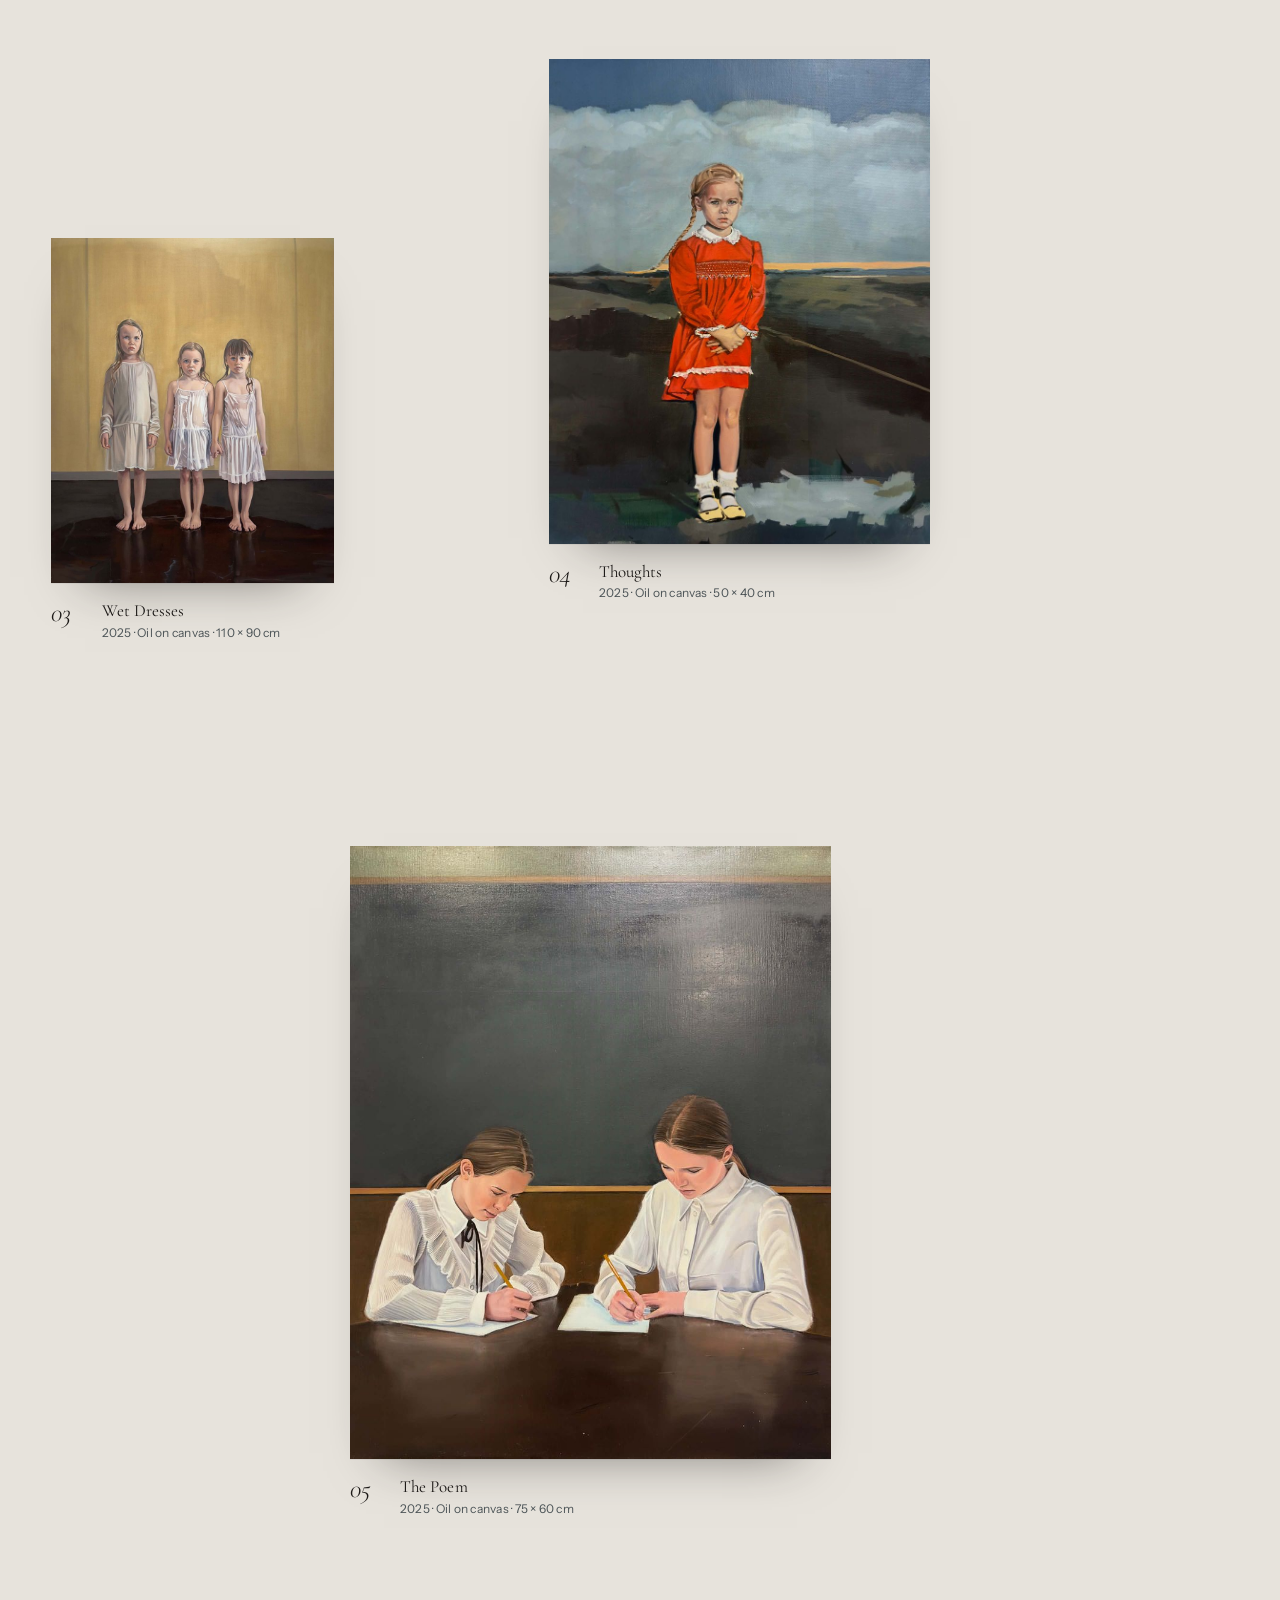
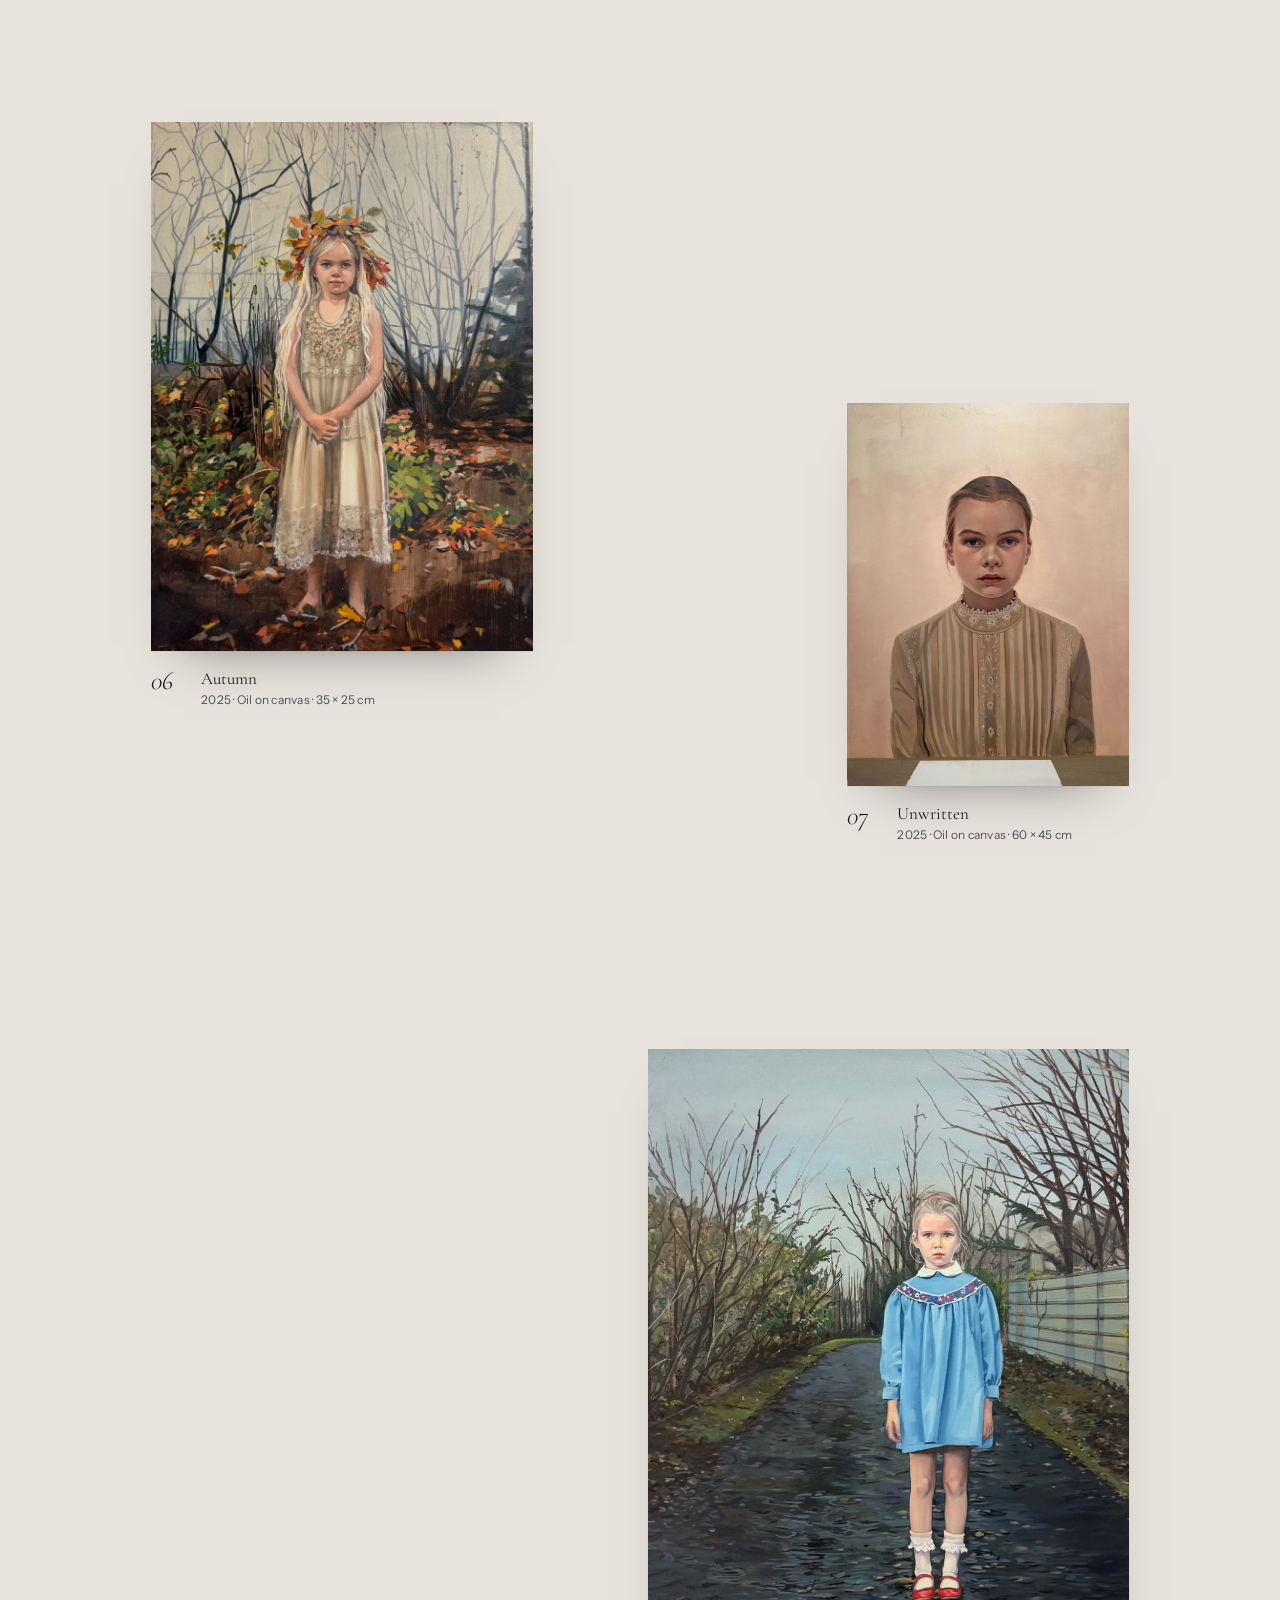
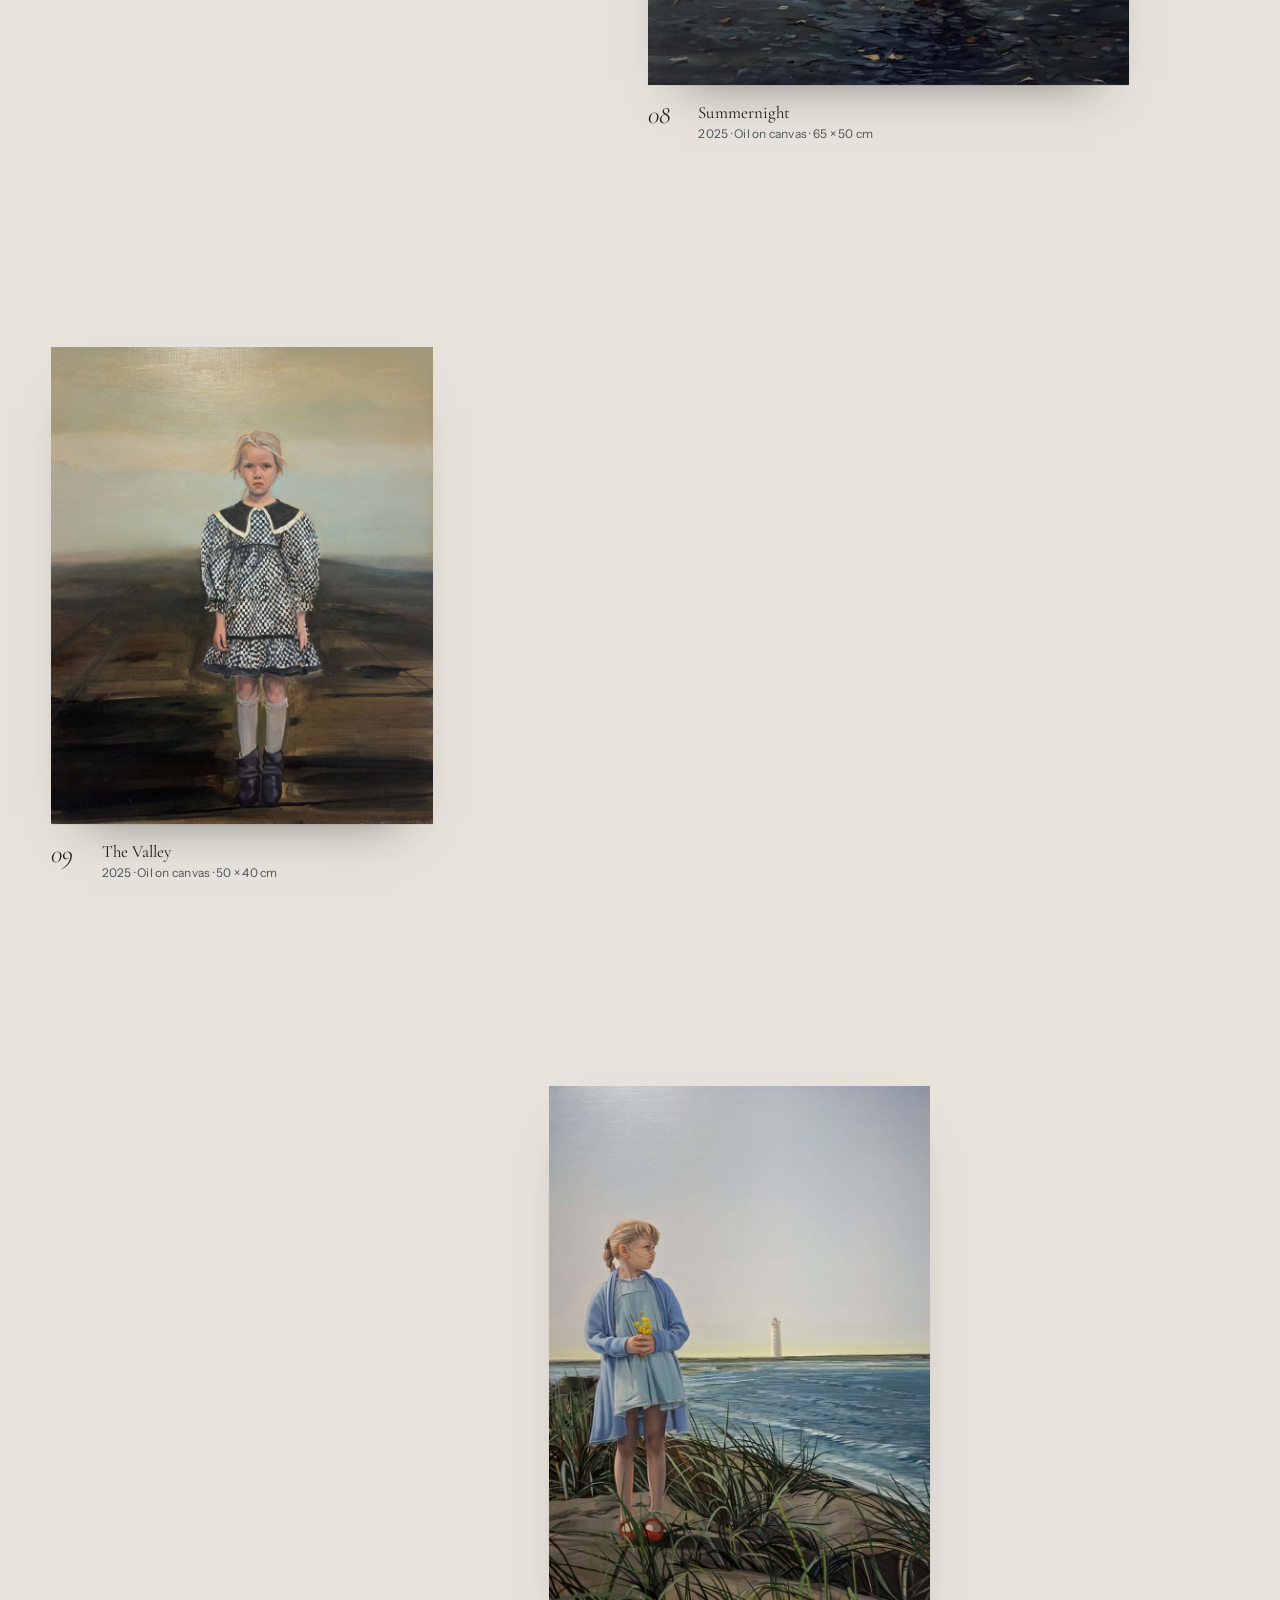
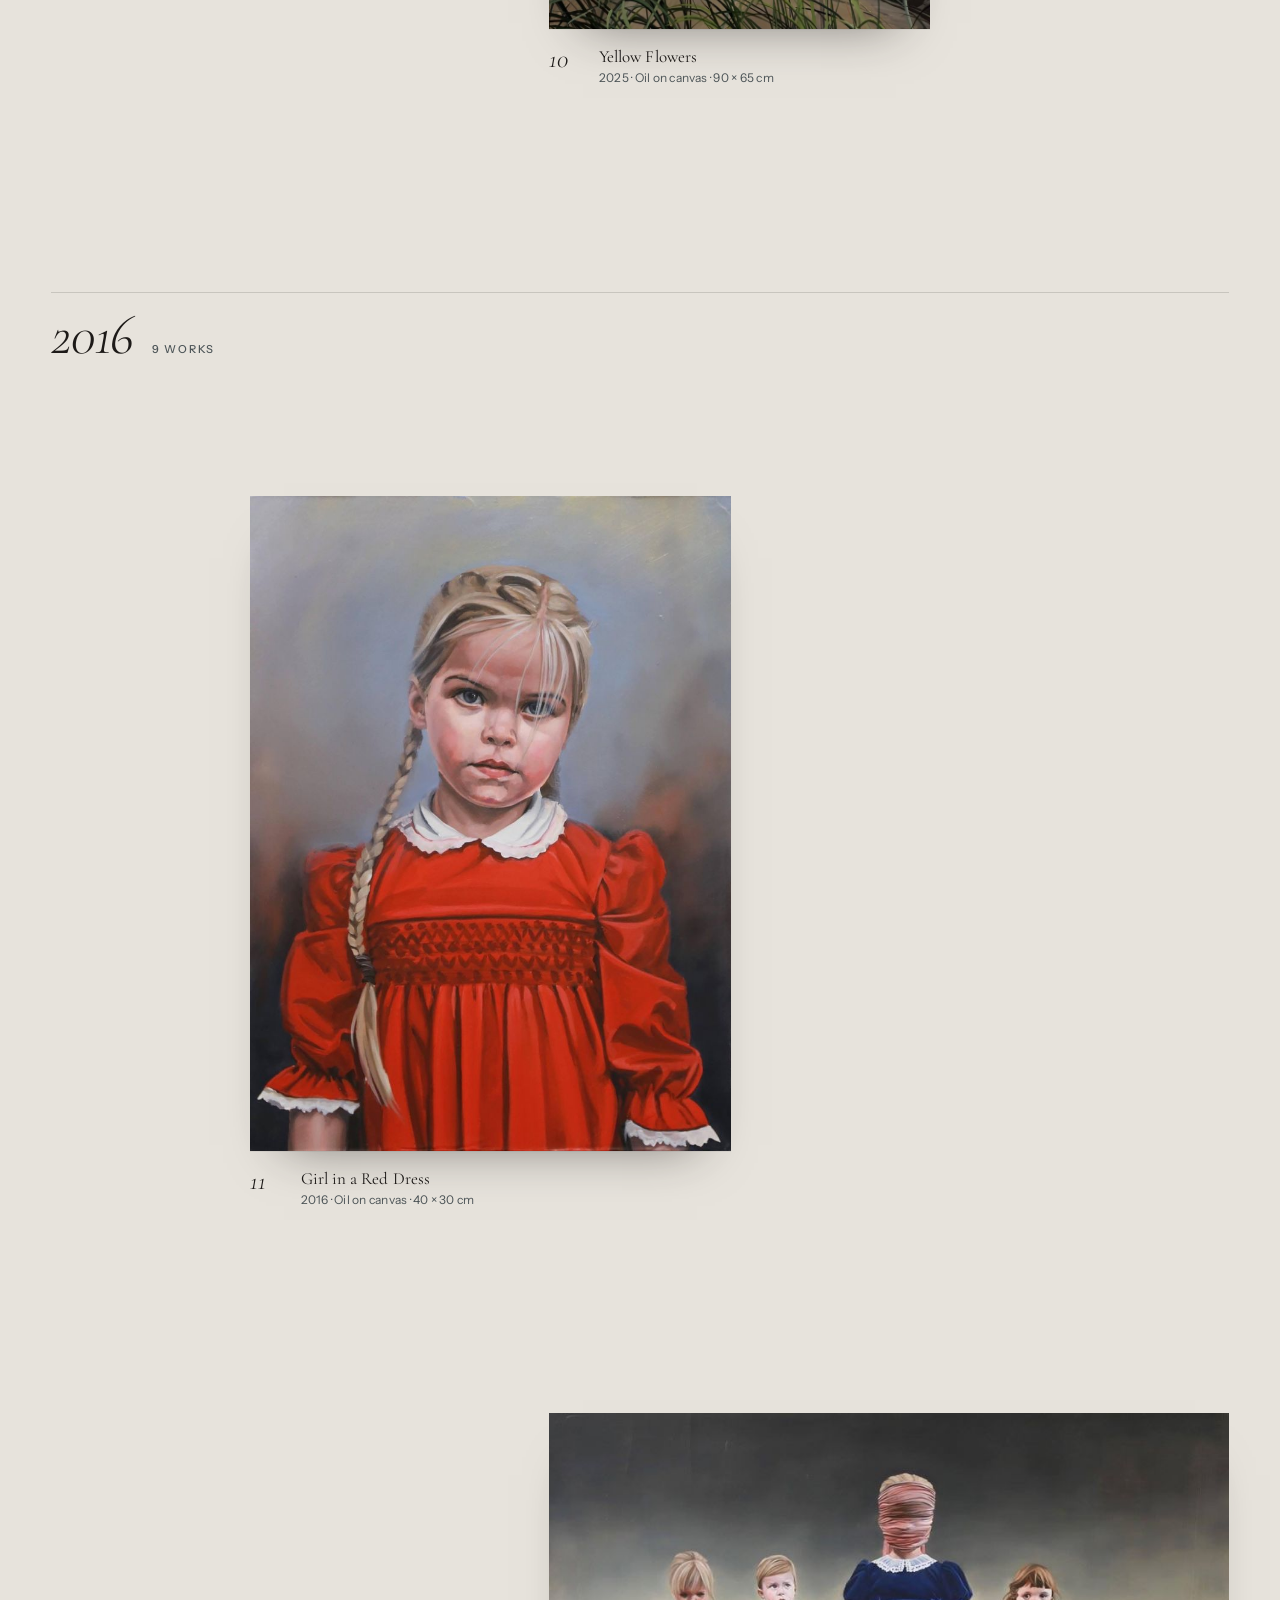
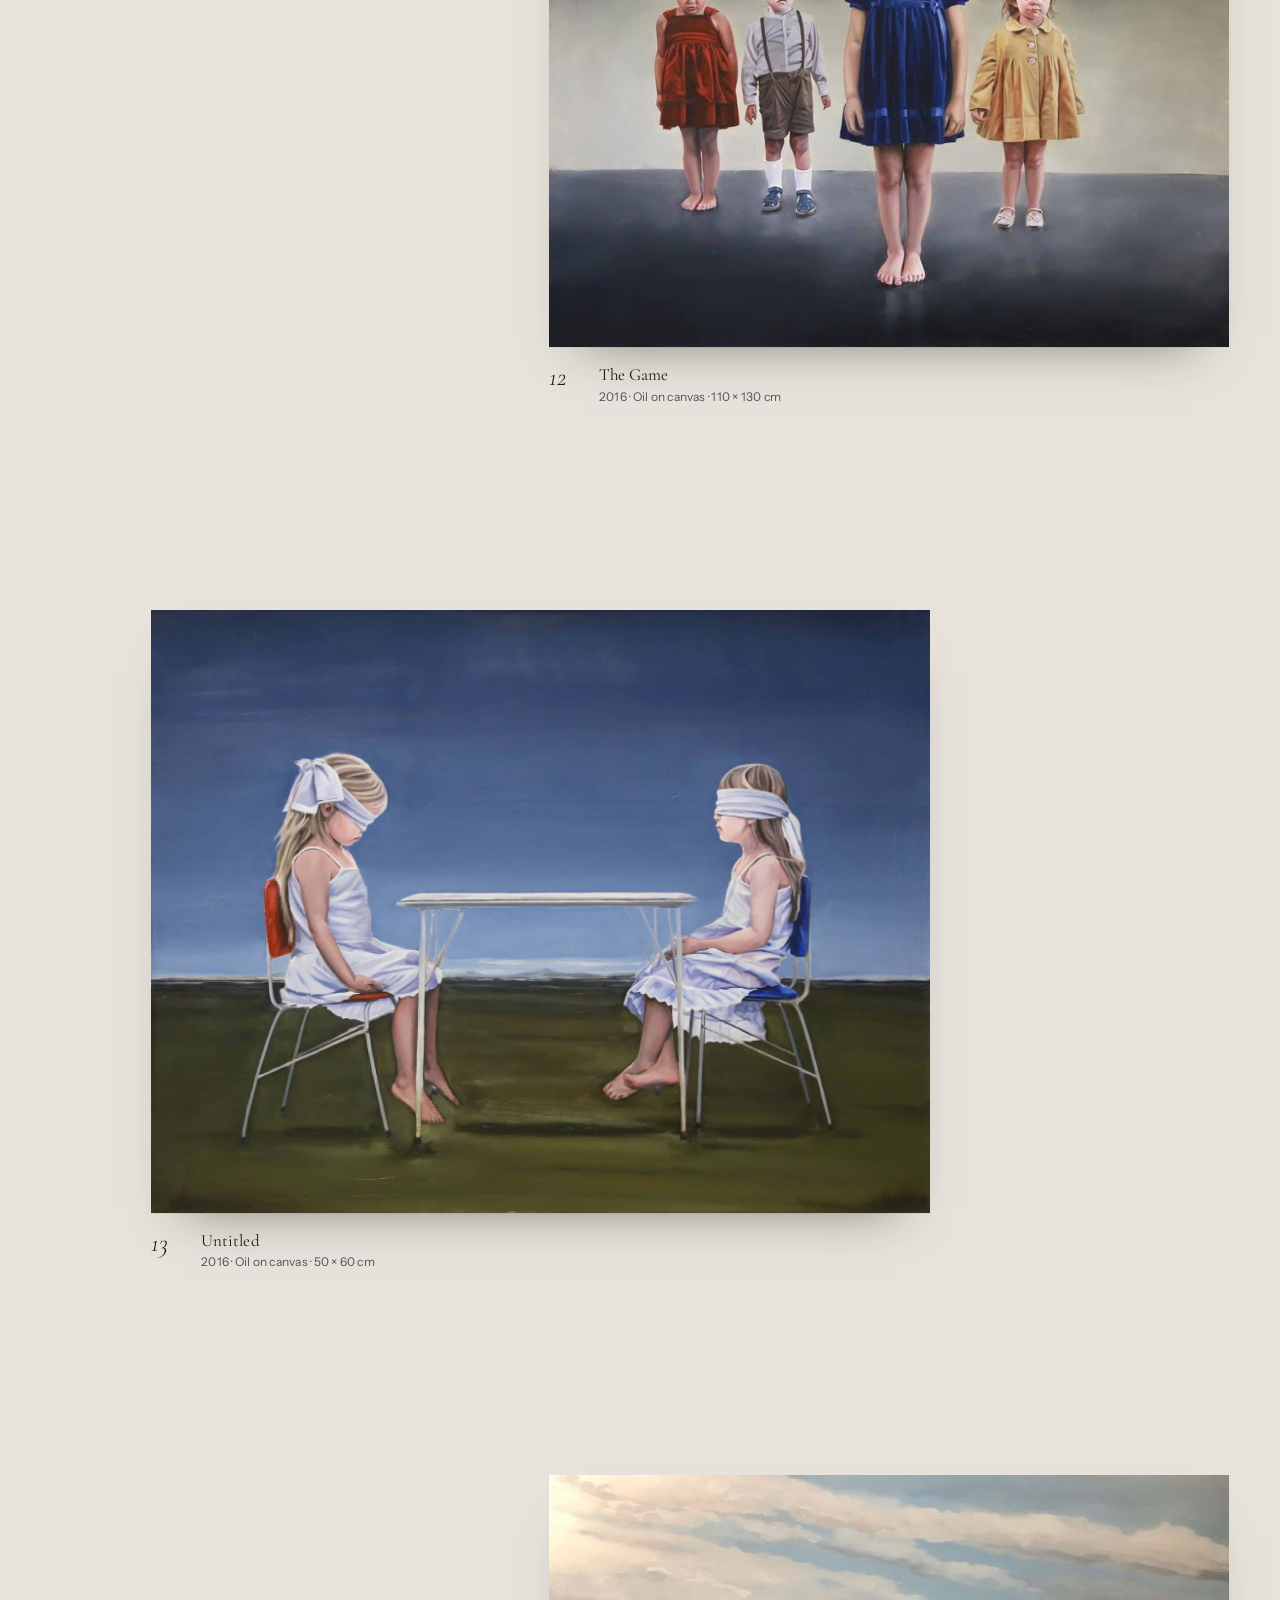
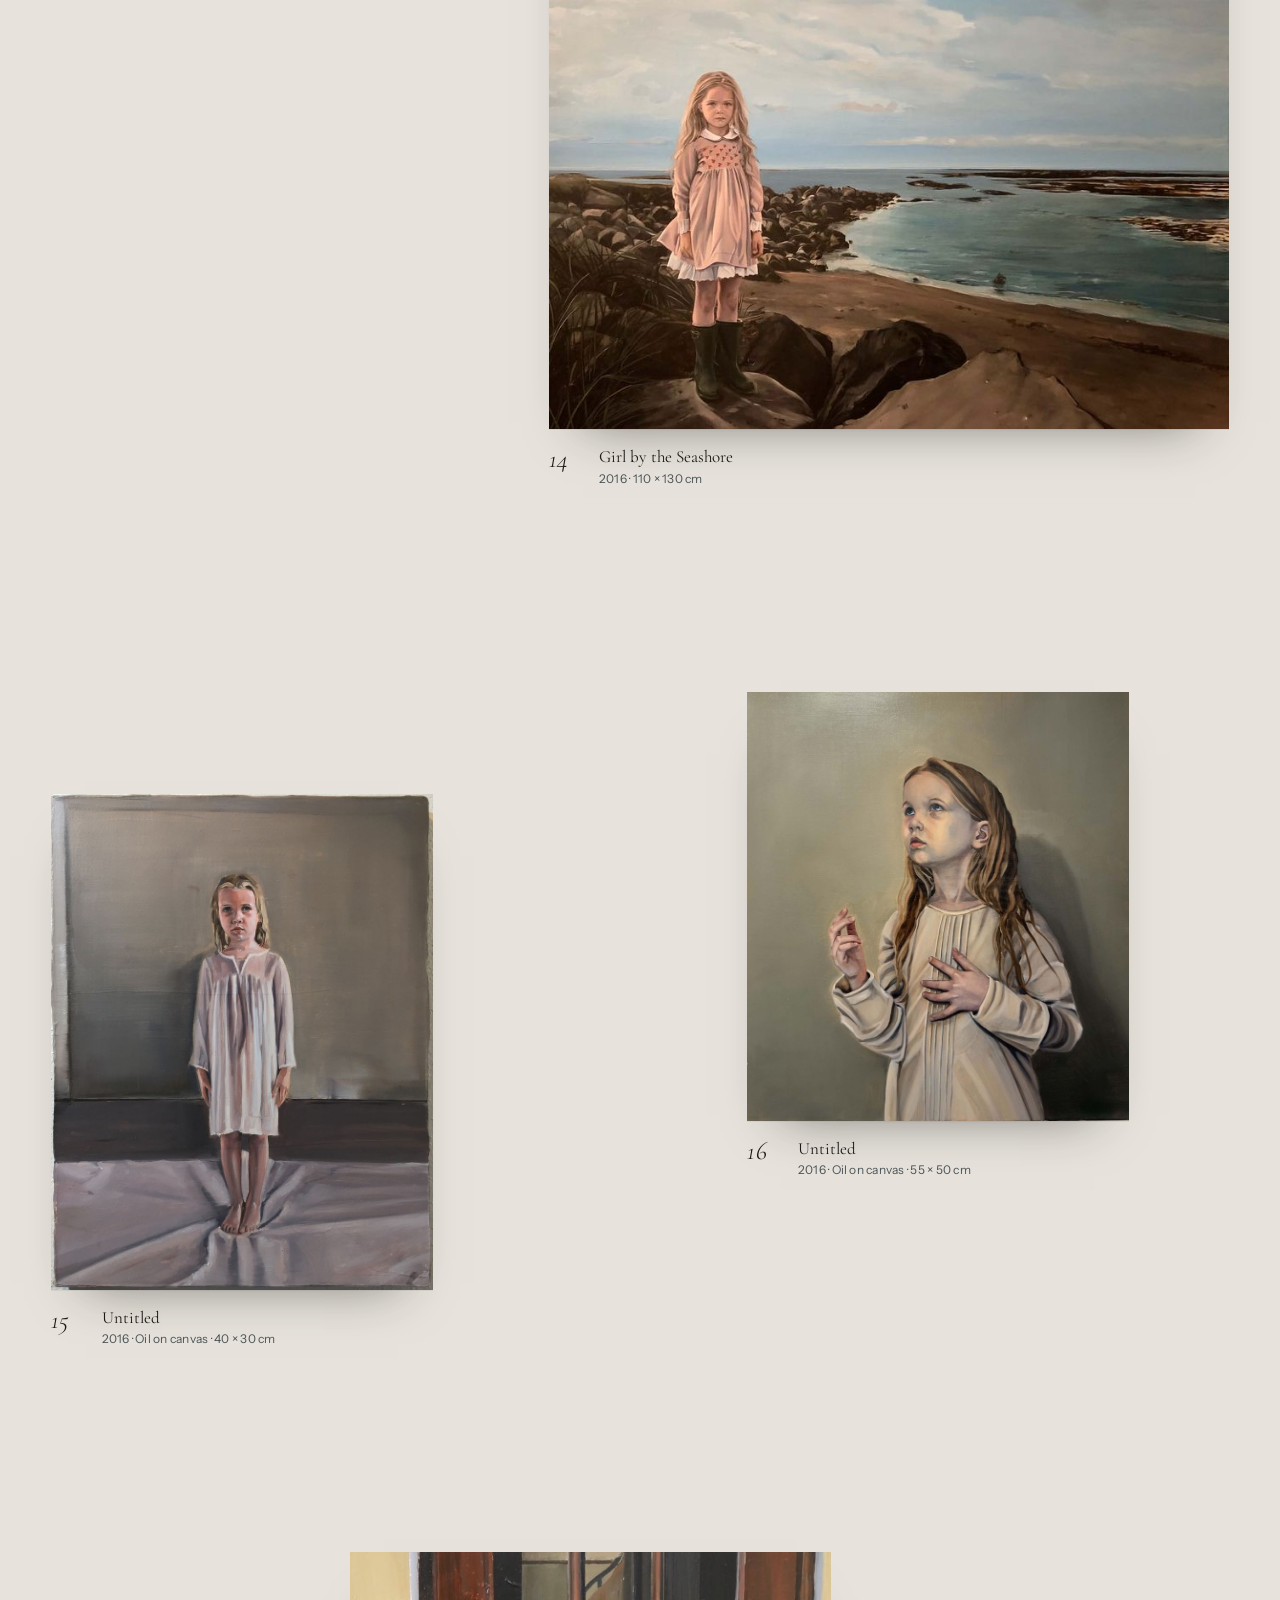
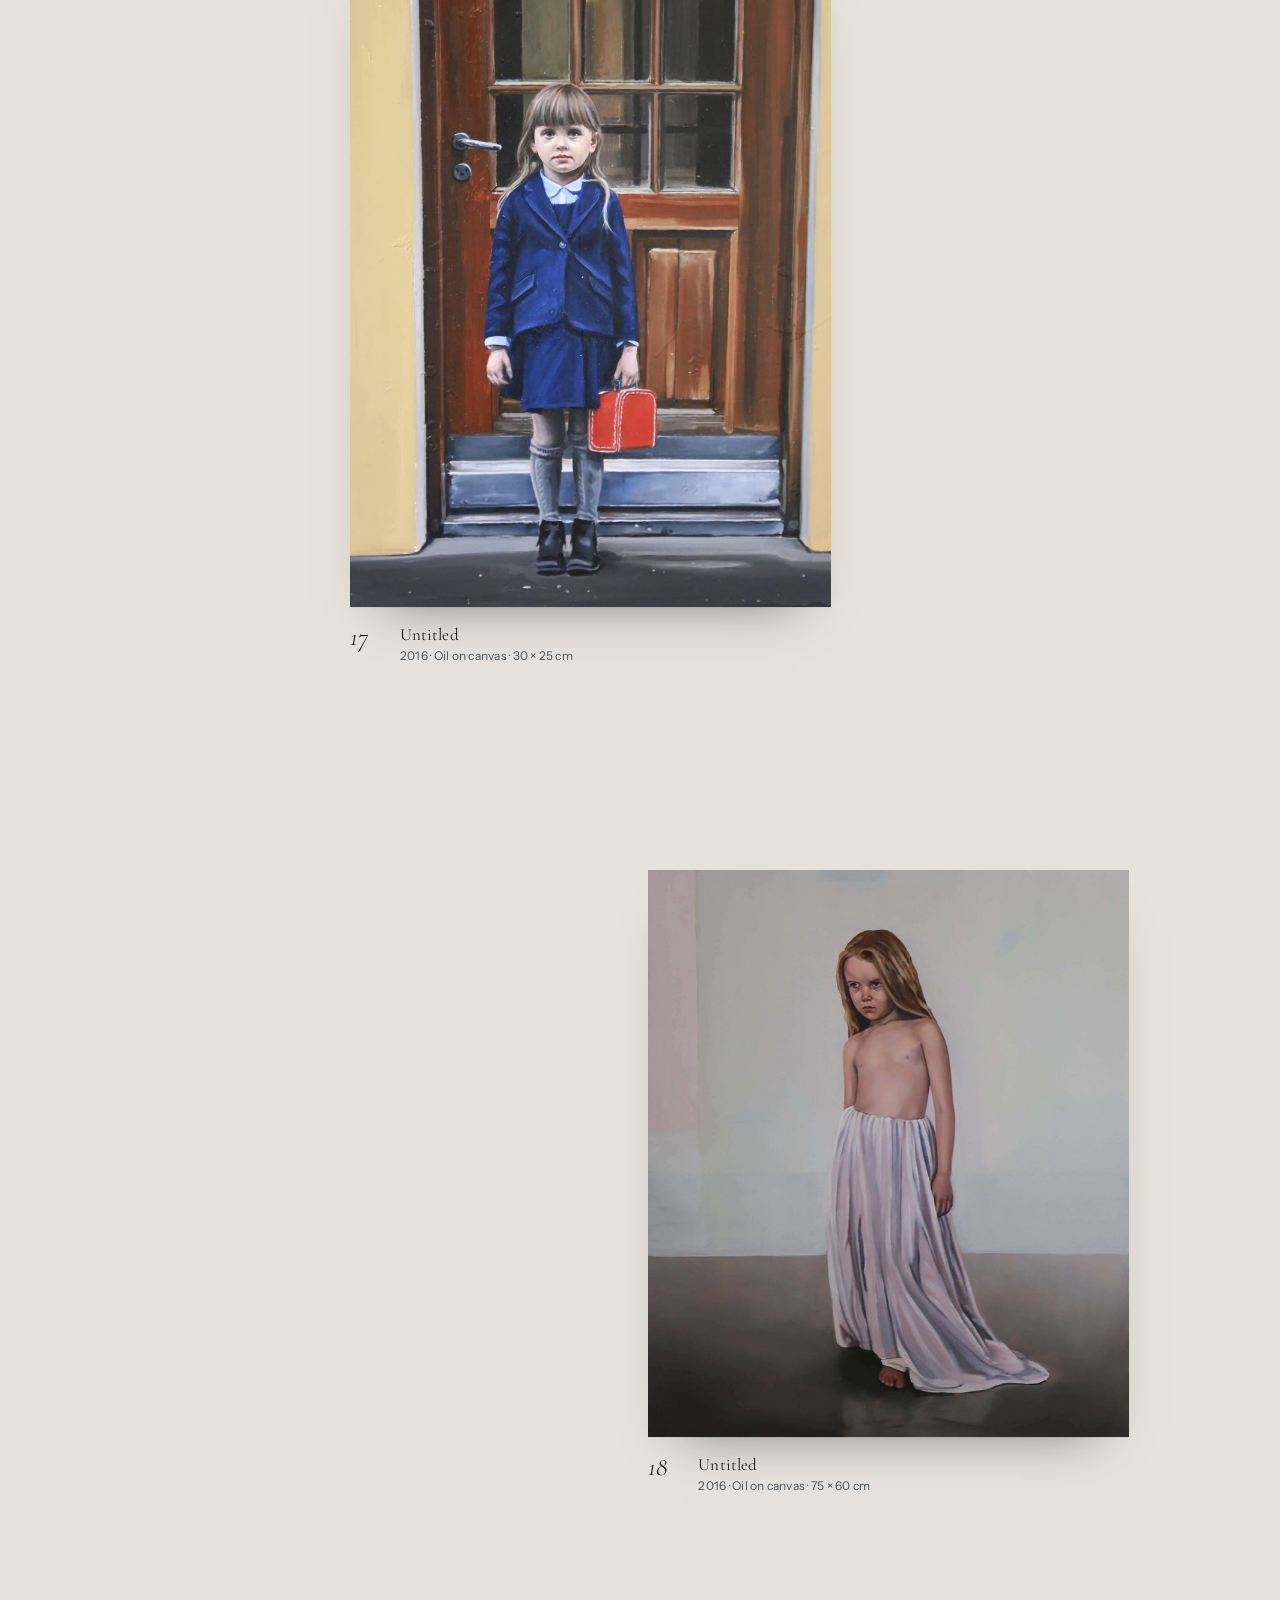
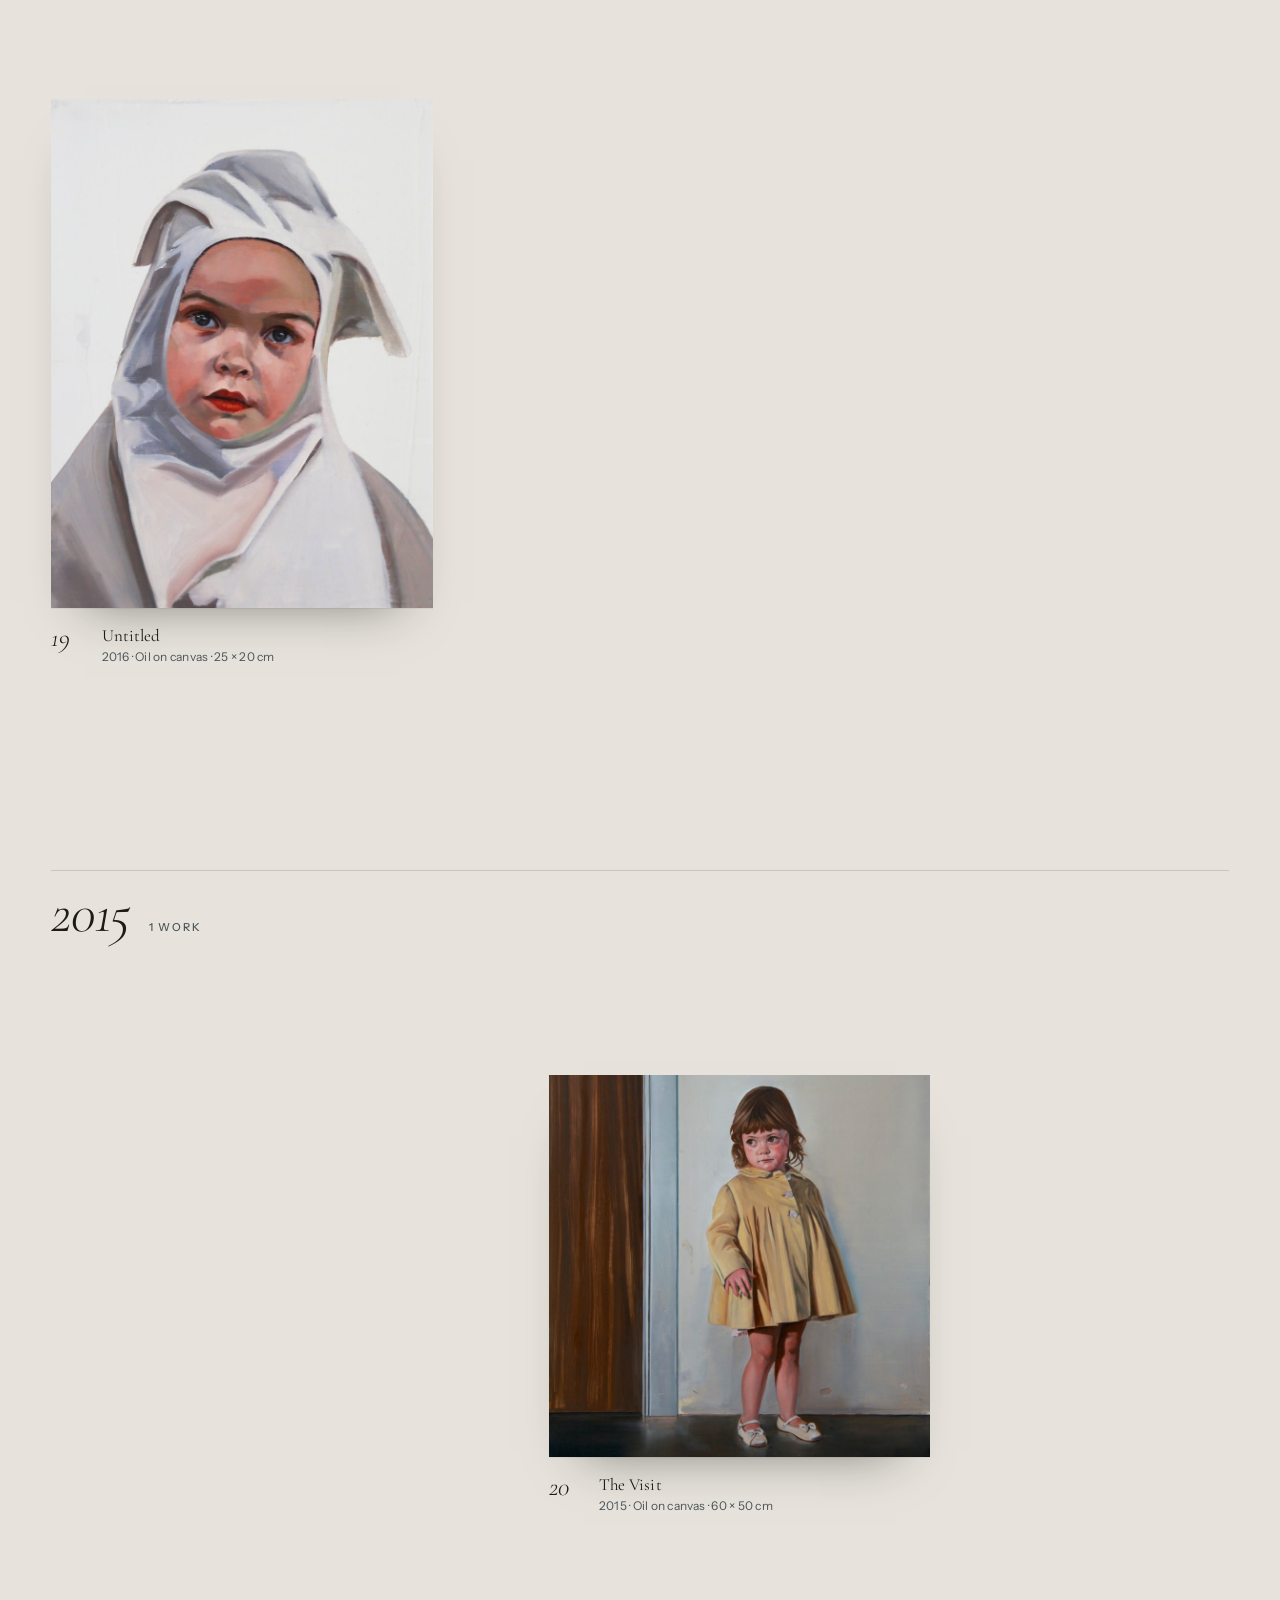
==== commit ebc0d99a: "Remove H.Í." ====
--- a/redesign/index.html
+++ b/redesign/index.html
@@ -20,7 +20,6 @@
   <a class="skip" href="#works">Skip to the paintings</a>
 
   <header class="bar">
-    <a class="bar__mark" href="#top" aria-label="Hlaðgerður Íris, back to top">H<span>·</span>Í</a>
     <nav class="bar__nav" aria-label="Main">
       <a href="#works">Works</a>
       <a href="#studio">Studio</a>
--- a/redesign/assets/style.css
+++ b/redesign/assets/style.css
@@ -59,7 +59,7 @@
 .bar > * { pointer-events: auto; }
 .bar__mark { font: 400 22px/1 var(--serif); letter-spacing: .02em; }
 .bar__mark span { color: var(--raudur); padding: 0 .12em; }
-.bar__nav { display: flex; gap: clamp(18px, 3vw, 40px); }
+.bar__nav { display: flex; gap: clamp(18px, 3vw, 40px); margin-left: auto; }
 .bar__nav a, .view-switch button, .hero__cue, .viewer__close {
   font: 500 11px/1 var(--sans); letter-spacing: .16em; text-transform: uppercase;
 }
@@ -86,7 +86,7 @@
   font-size: clamp(3.4rem, 10.5vw, 11.5rem); line-height: .84; letter-spacing: -.02em;
   display: flex; flex-direction: column;
 }
-.hero__name span { display: block; overflow: hidden; }
+.hero__name > span { display: block; overflow: hidden; }
 .hero__name .l2 { padding-left: 1.1em; }
 .hero__name .l2 em { font-style: italic; font-weight: 300; }
 .hero__name .l3 {
@@ -106,7 +106,8 @@
 .hero__cue::after { content: ""; width: 1px; height: 56px; background: currentColor; transform-origin: top; animation: drip 2.8s var(--ease) infinite; }
 @keyframes drip { 0% { transform: scaleY(0); } 50% { transform: scaleY(1); transform-origin: top; } 51% { transform-origin: bottom; } 100% { transform: scaleY(0); transform-origin: bottom; } }
 
-.hero__name .l1, .hero__name .l2 { padding-block: .14em .1em; margin-block: -.14em -.1em; }
+.hero__name .l1, .hero__name .l2 { padding-block: .16em .34em; margin-block: -.16em -.34em; } /* room for accents and the g descender inside the reveal mask */
+.hero__name .l2 { margin-top: -.02em; } /* keeps the g clear of the dot on the i in Íris */
 .hero__name .l3 { overflow: visible; line-height: 1.6; }
 
 /* Intro motion */
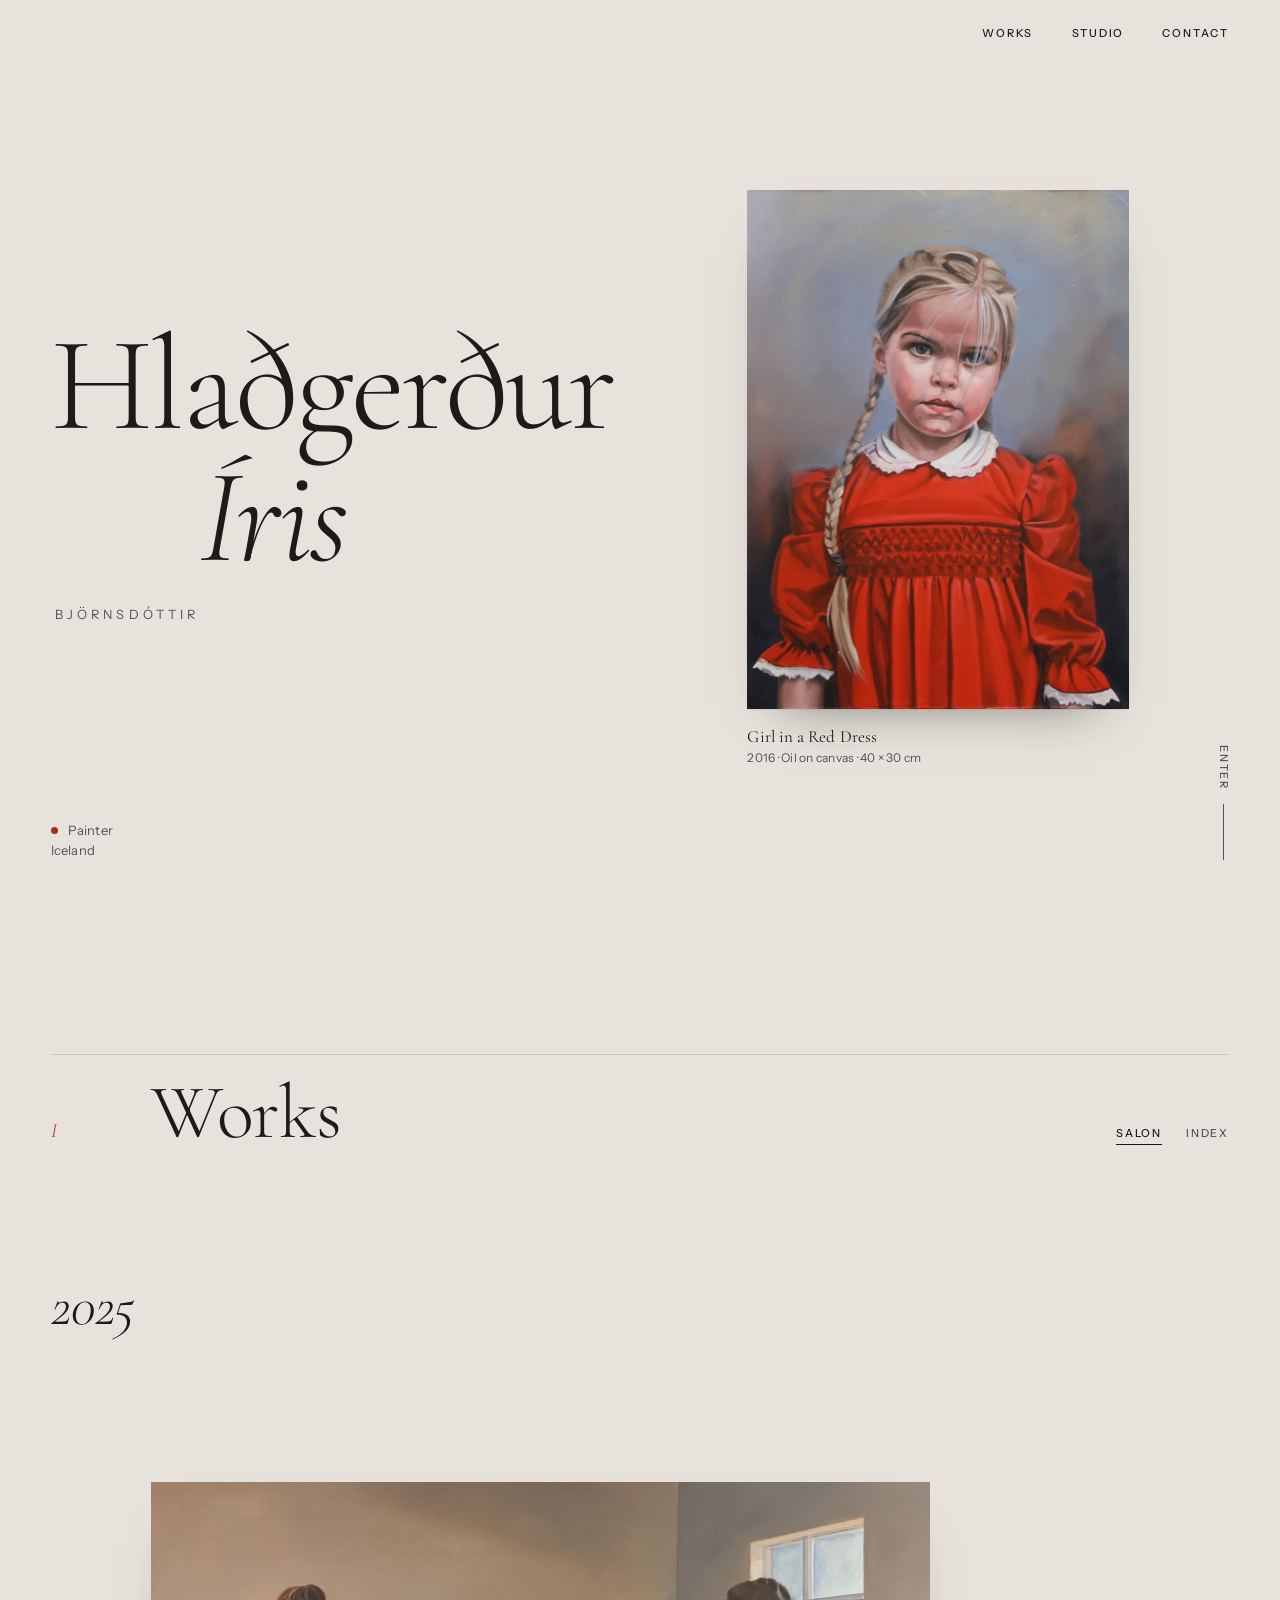
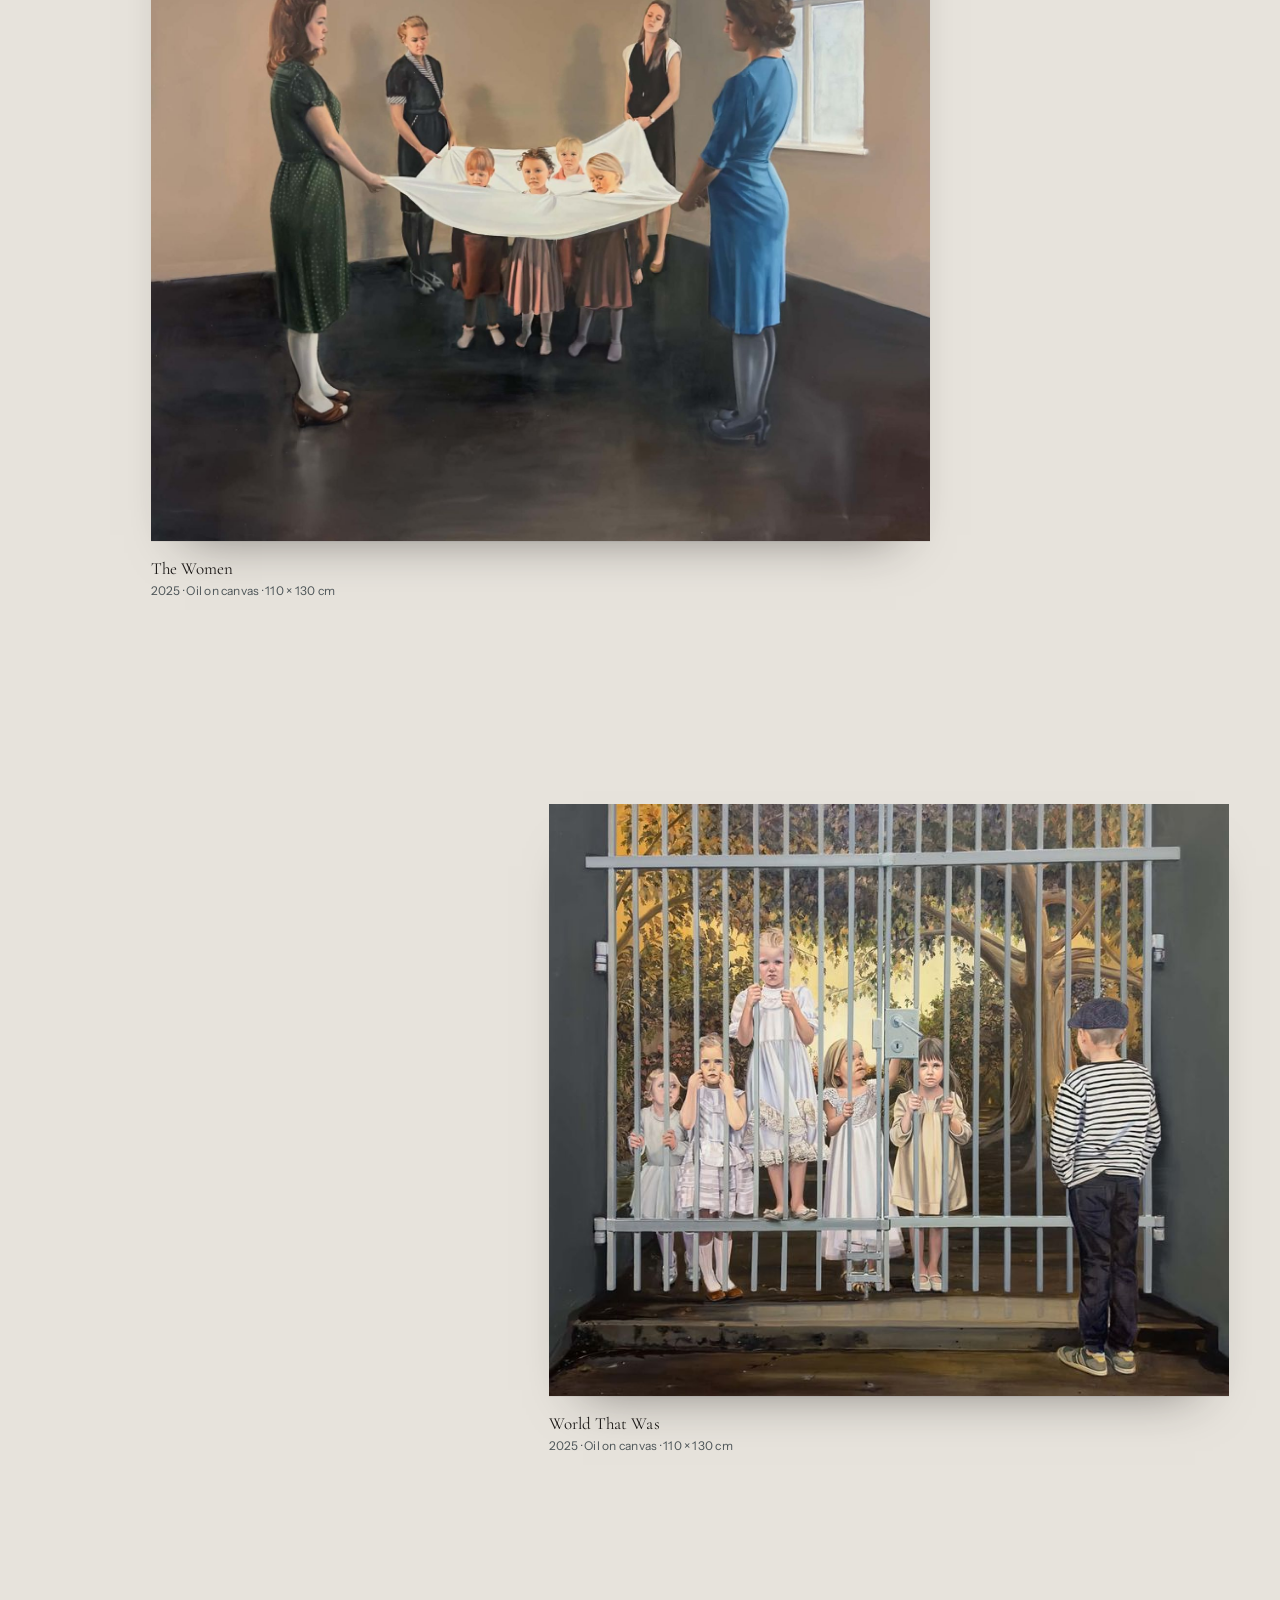
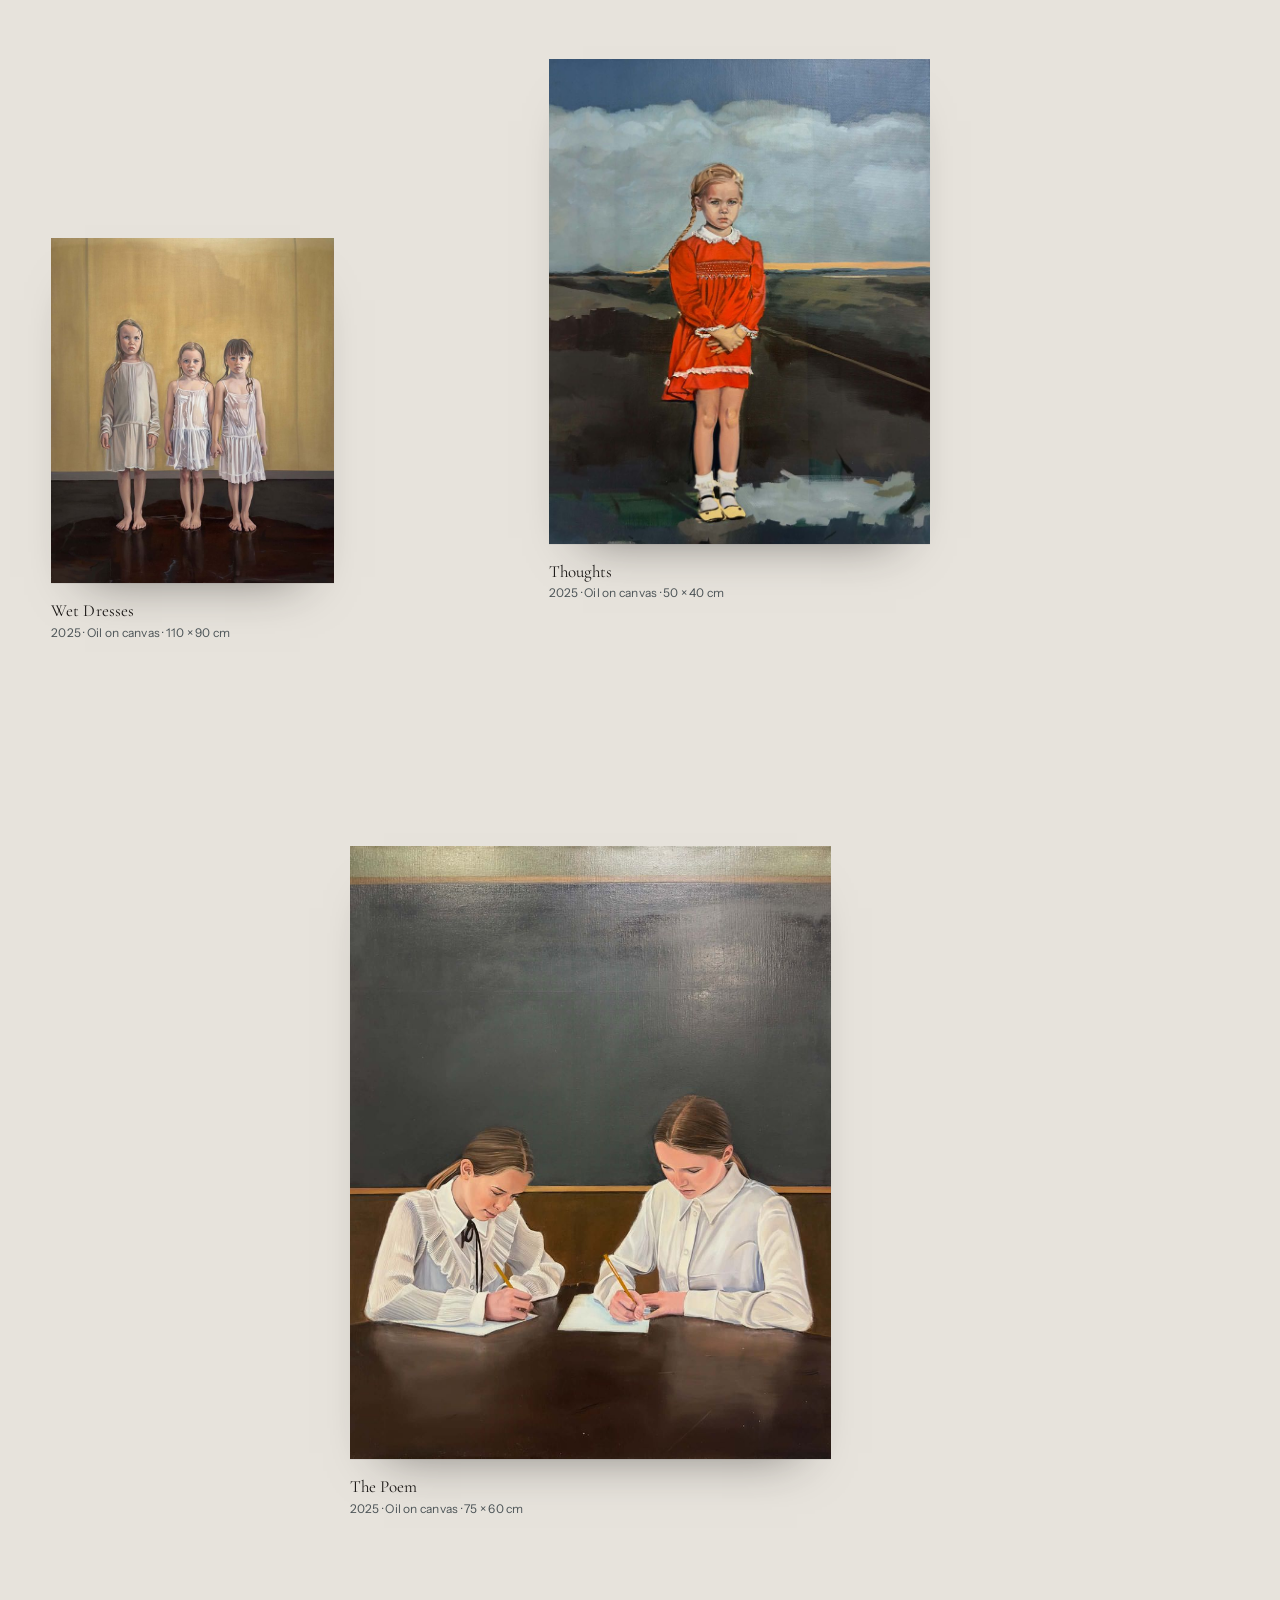
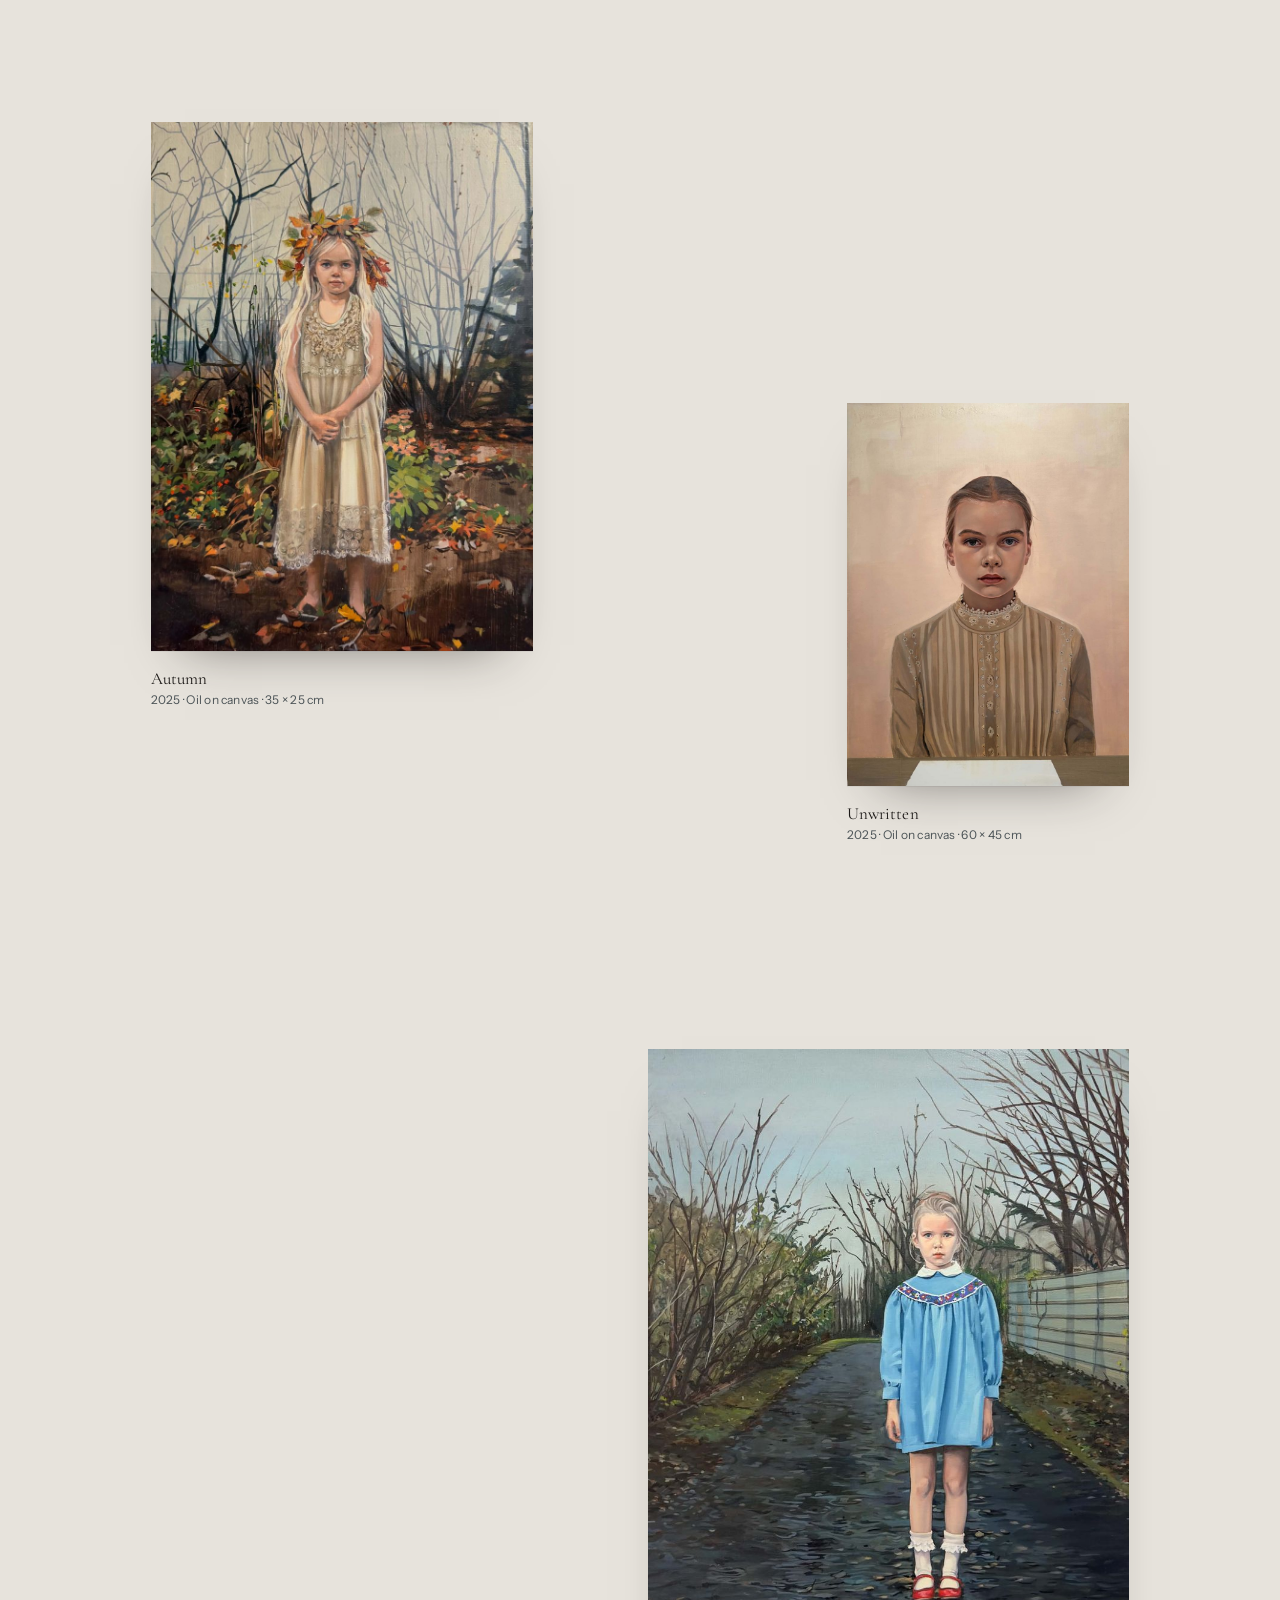
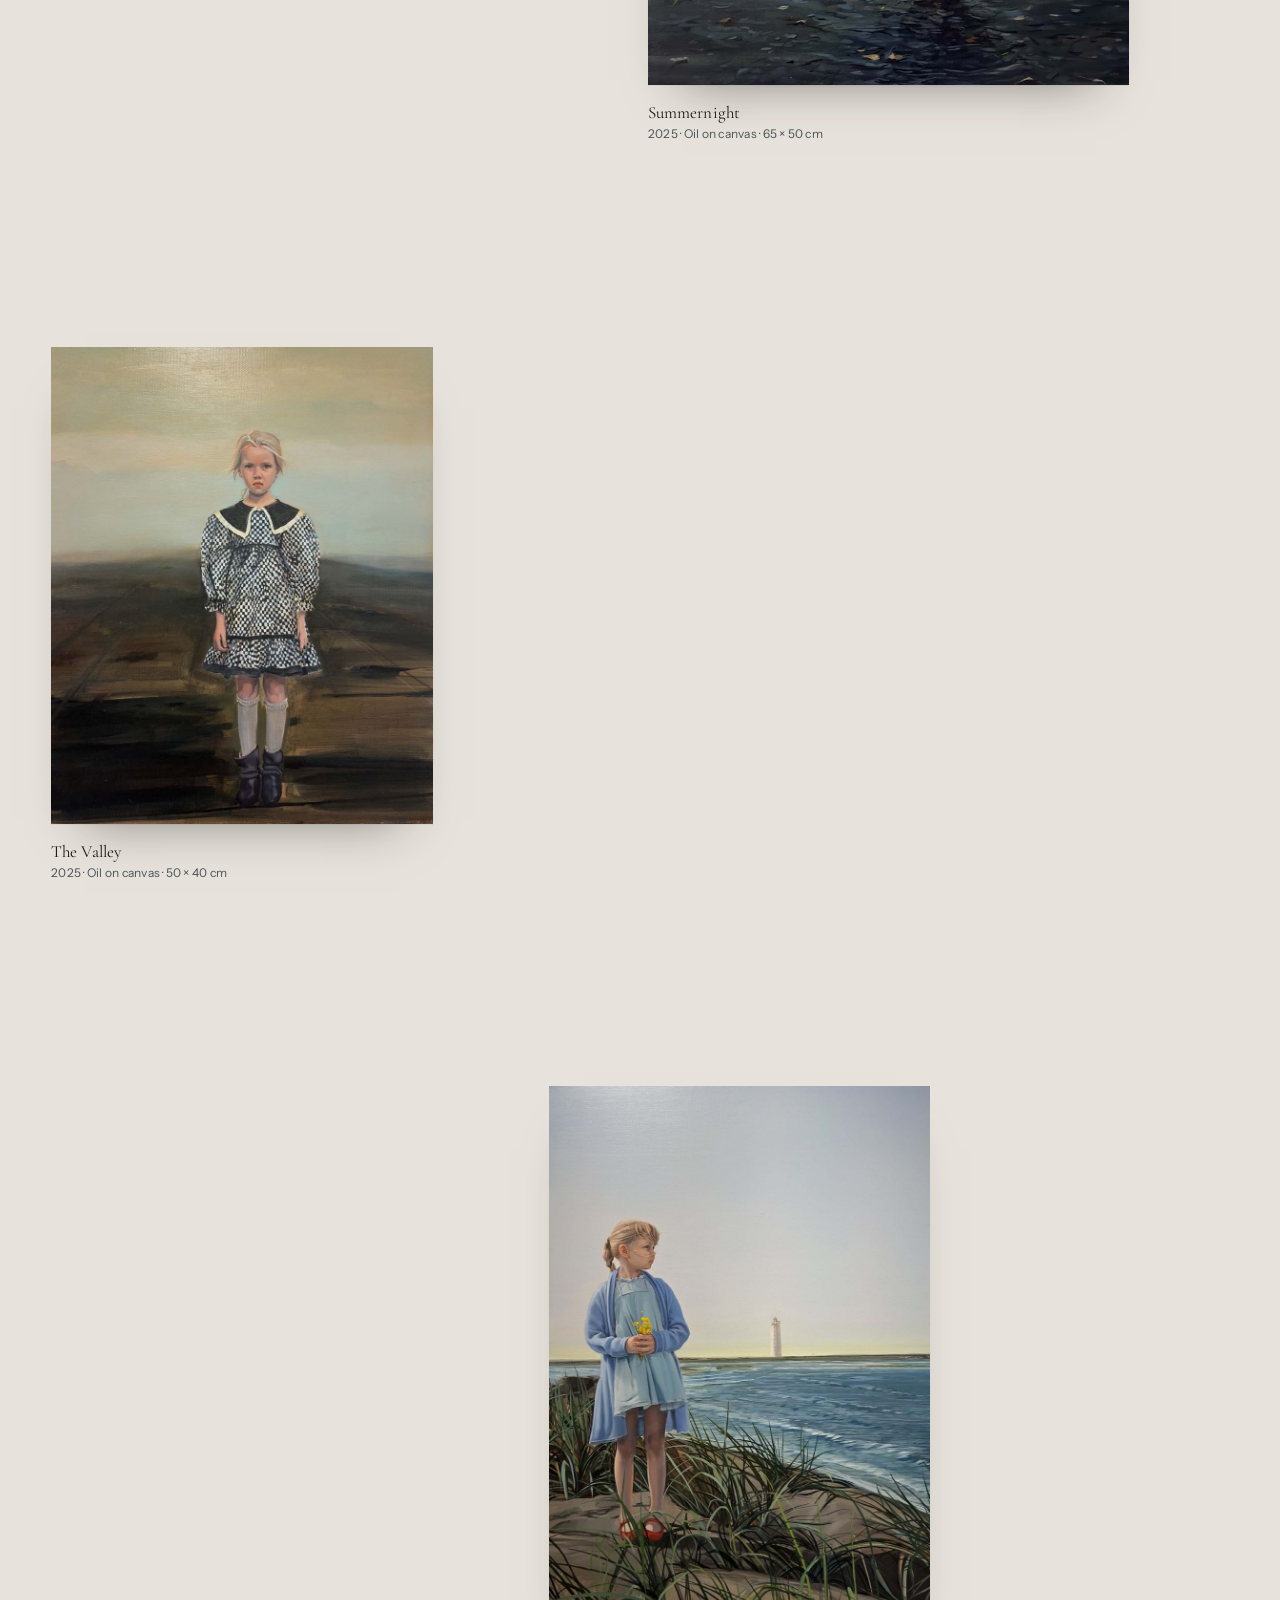
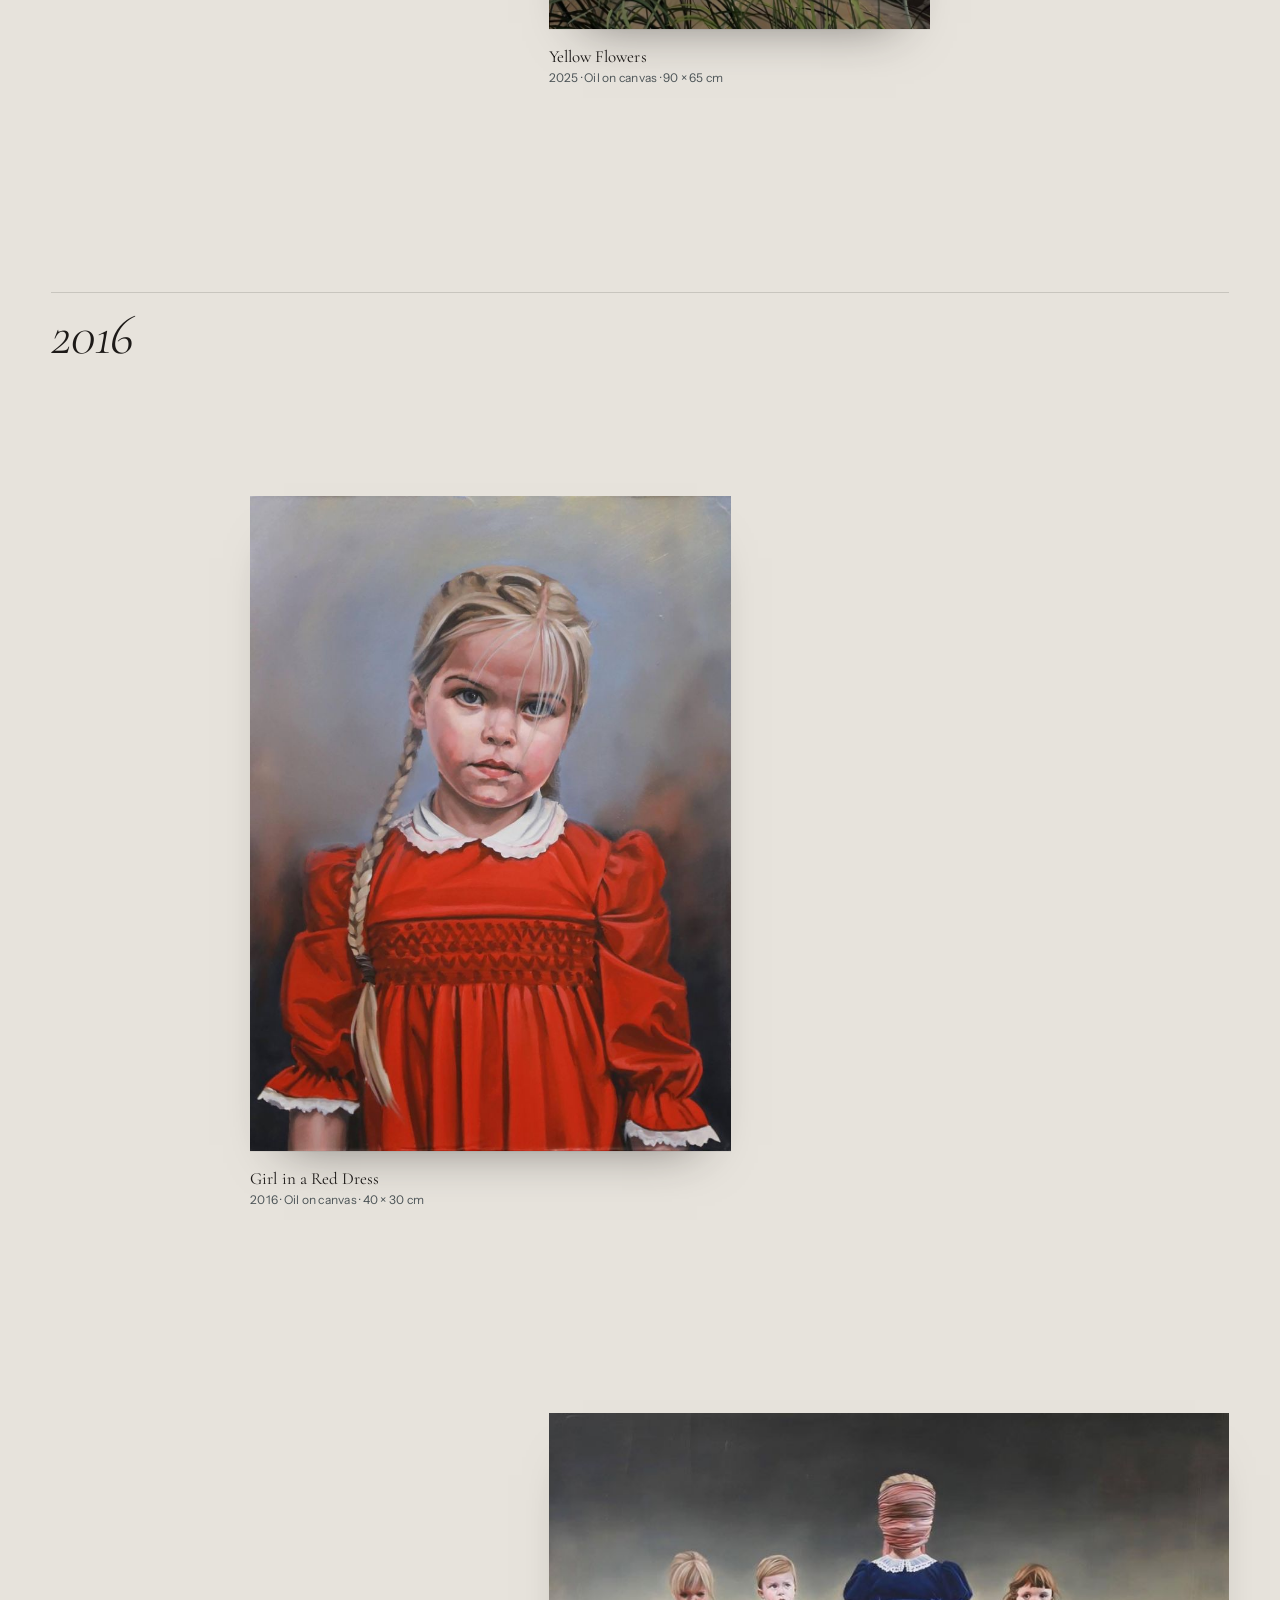
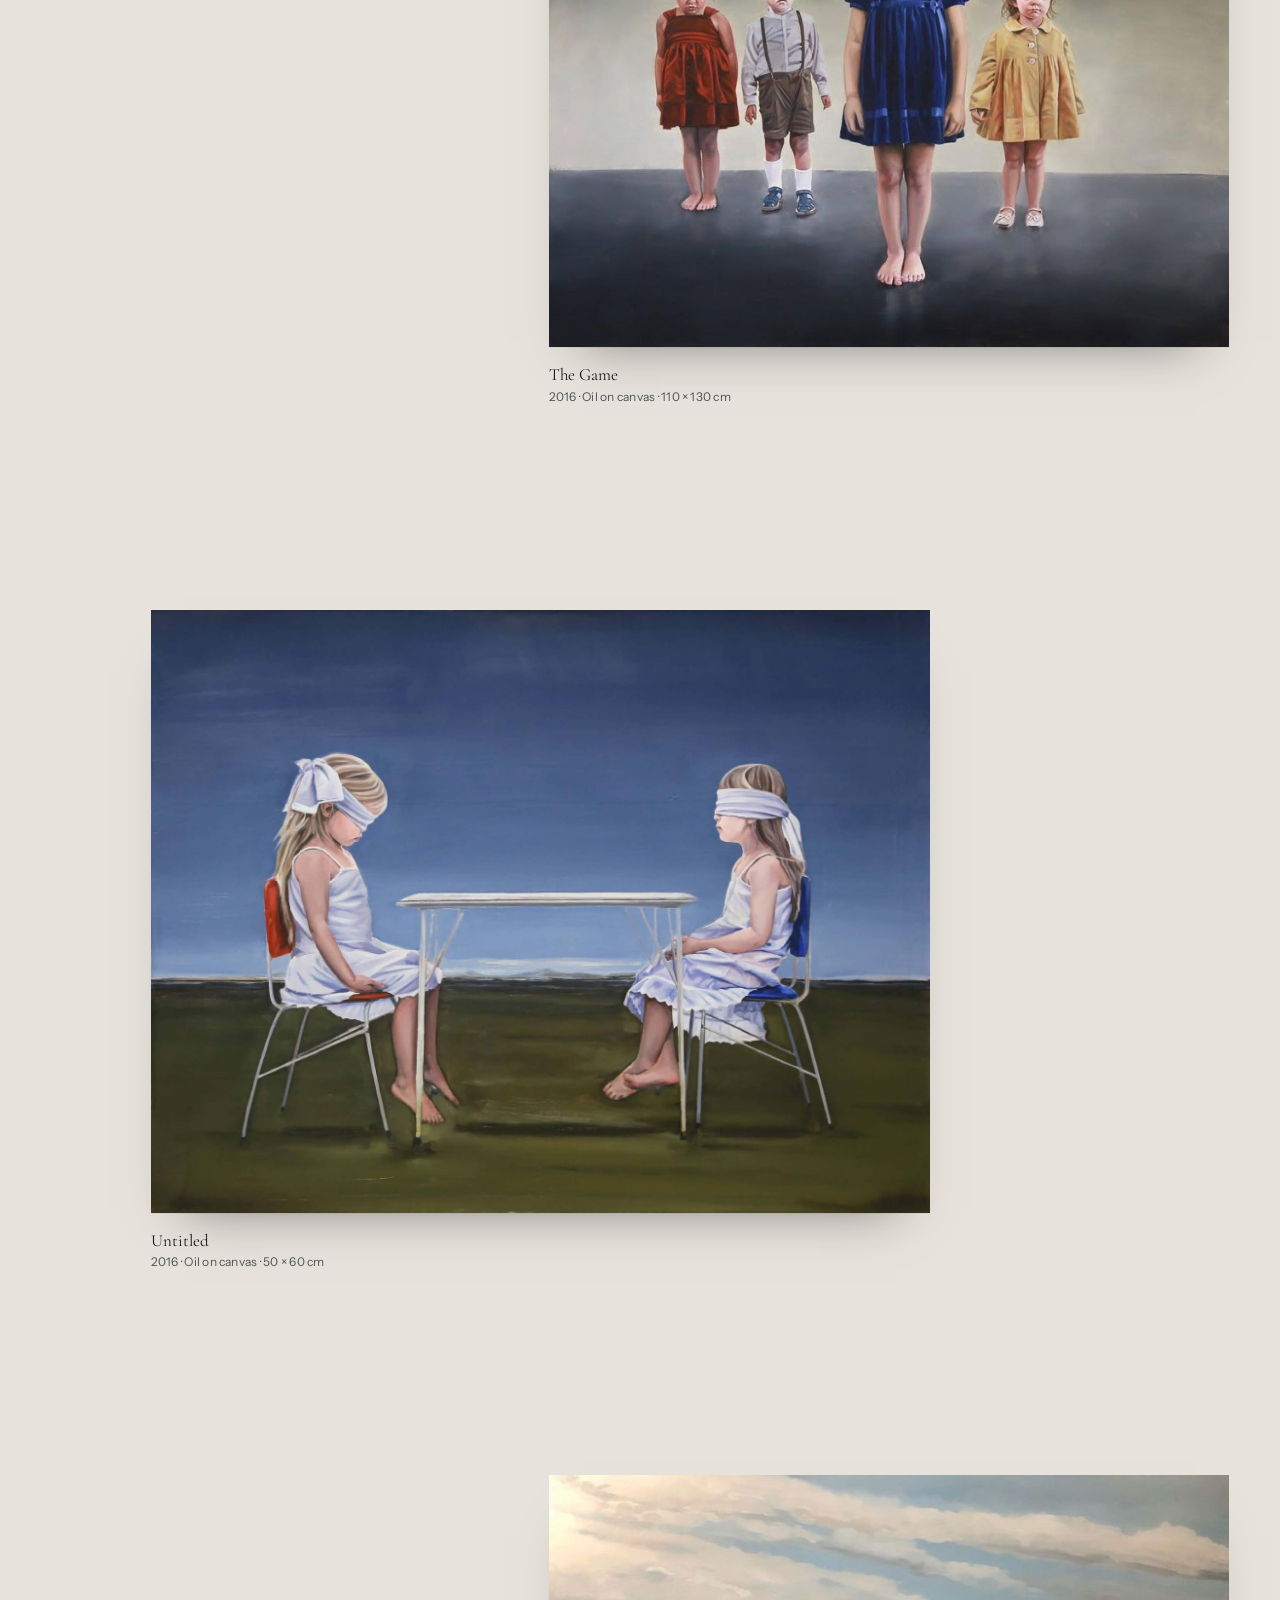
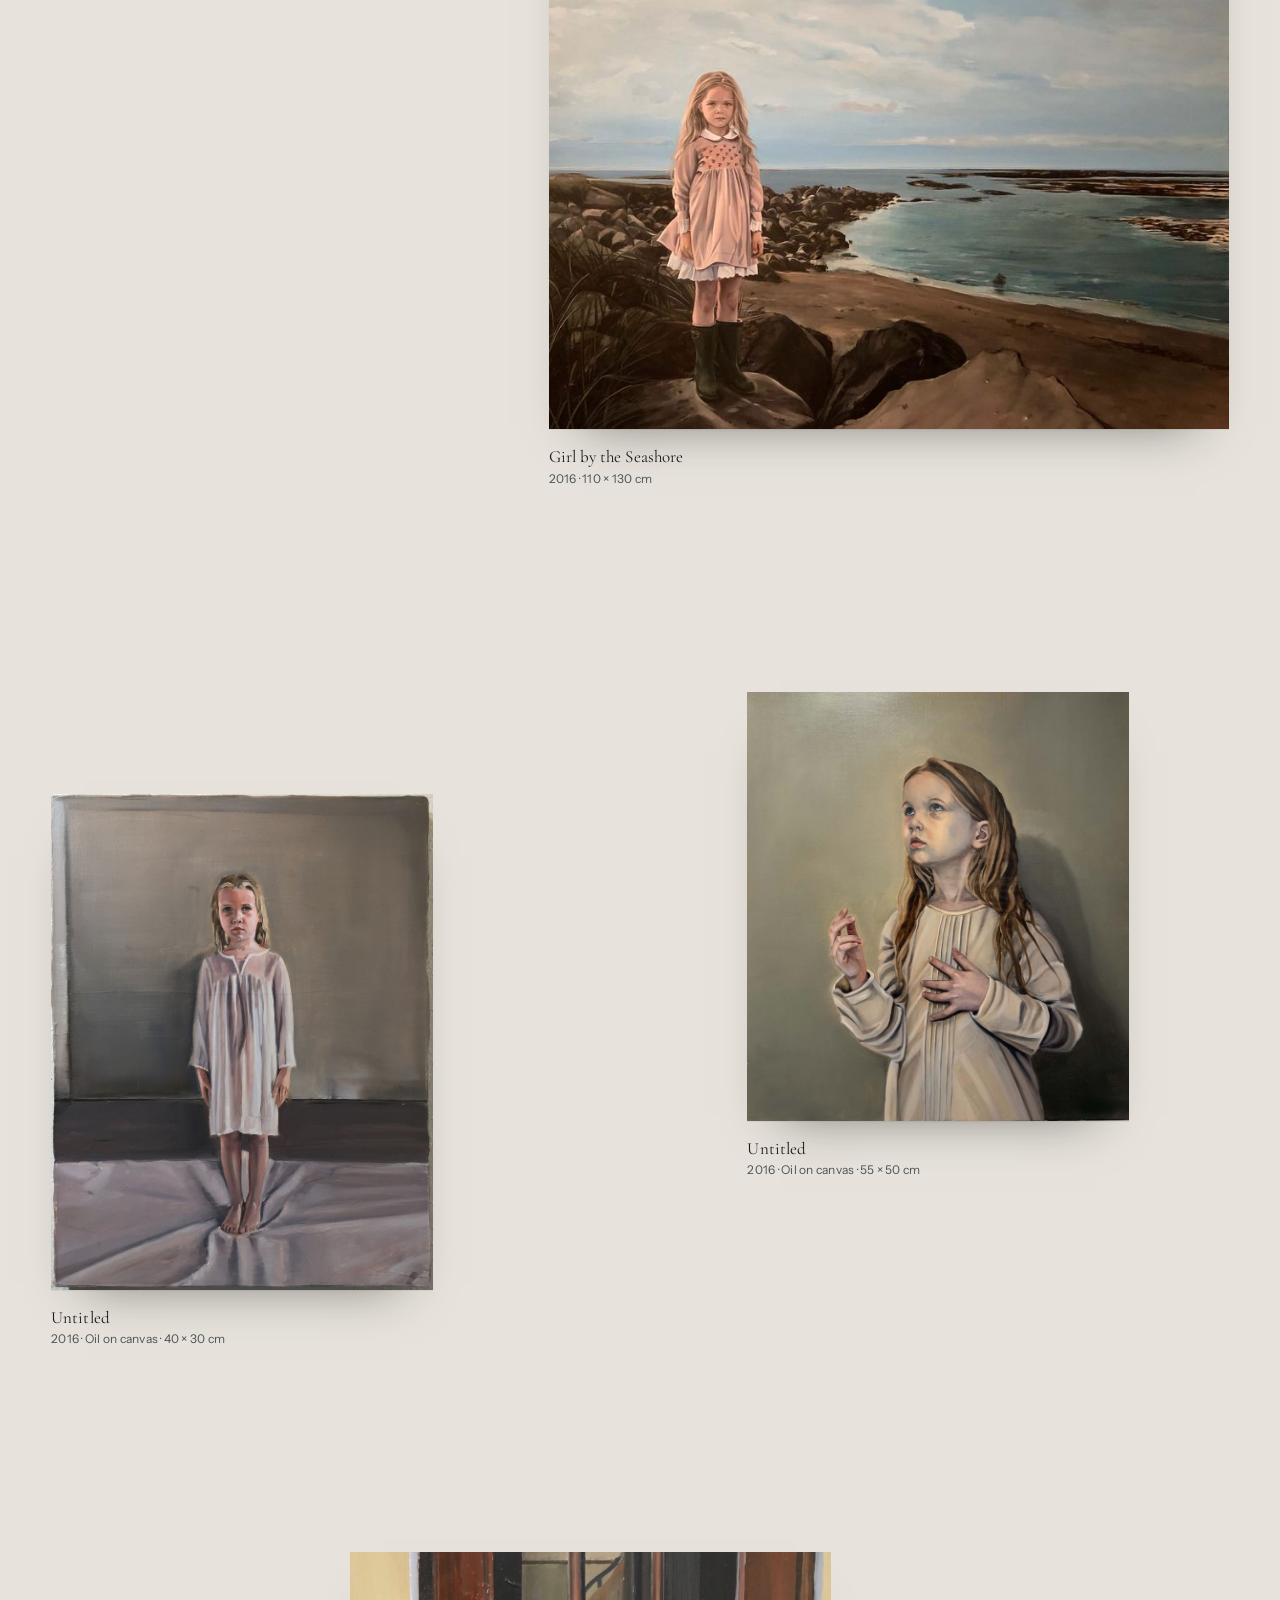
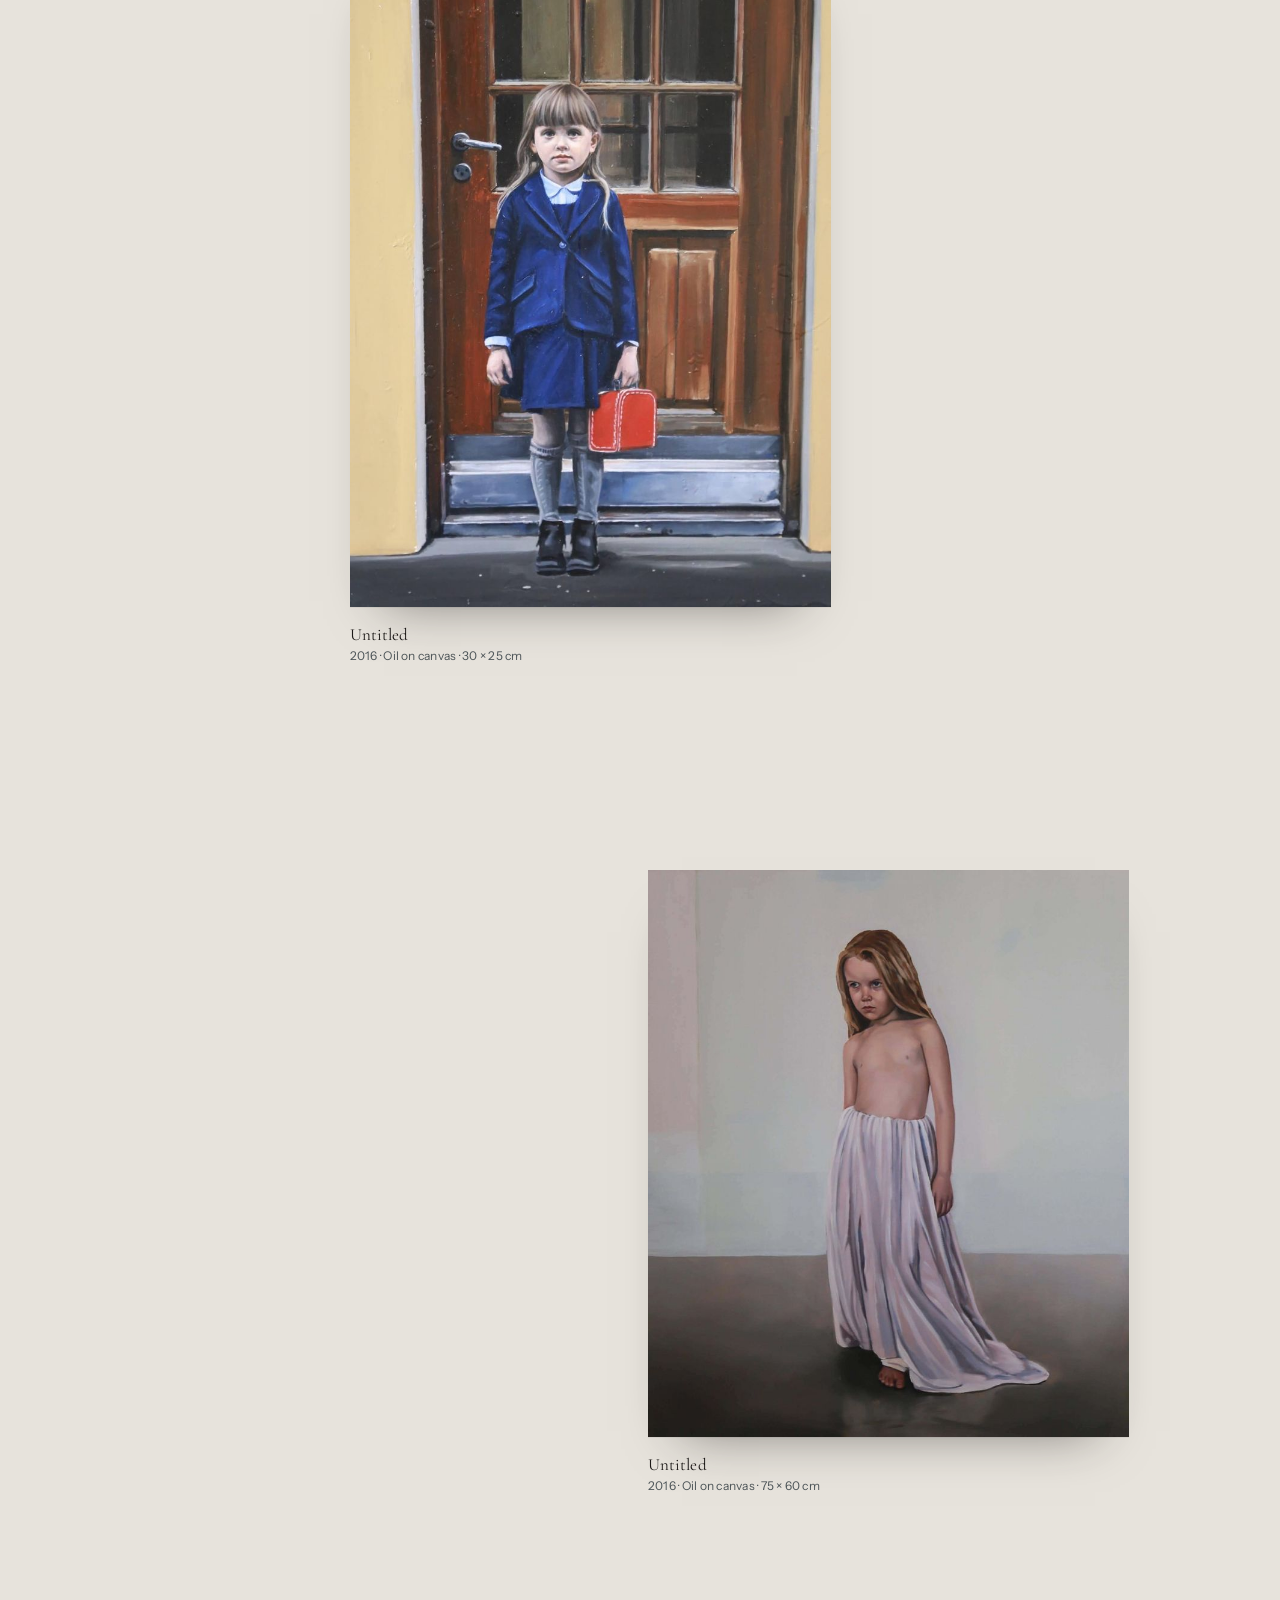
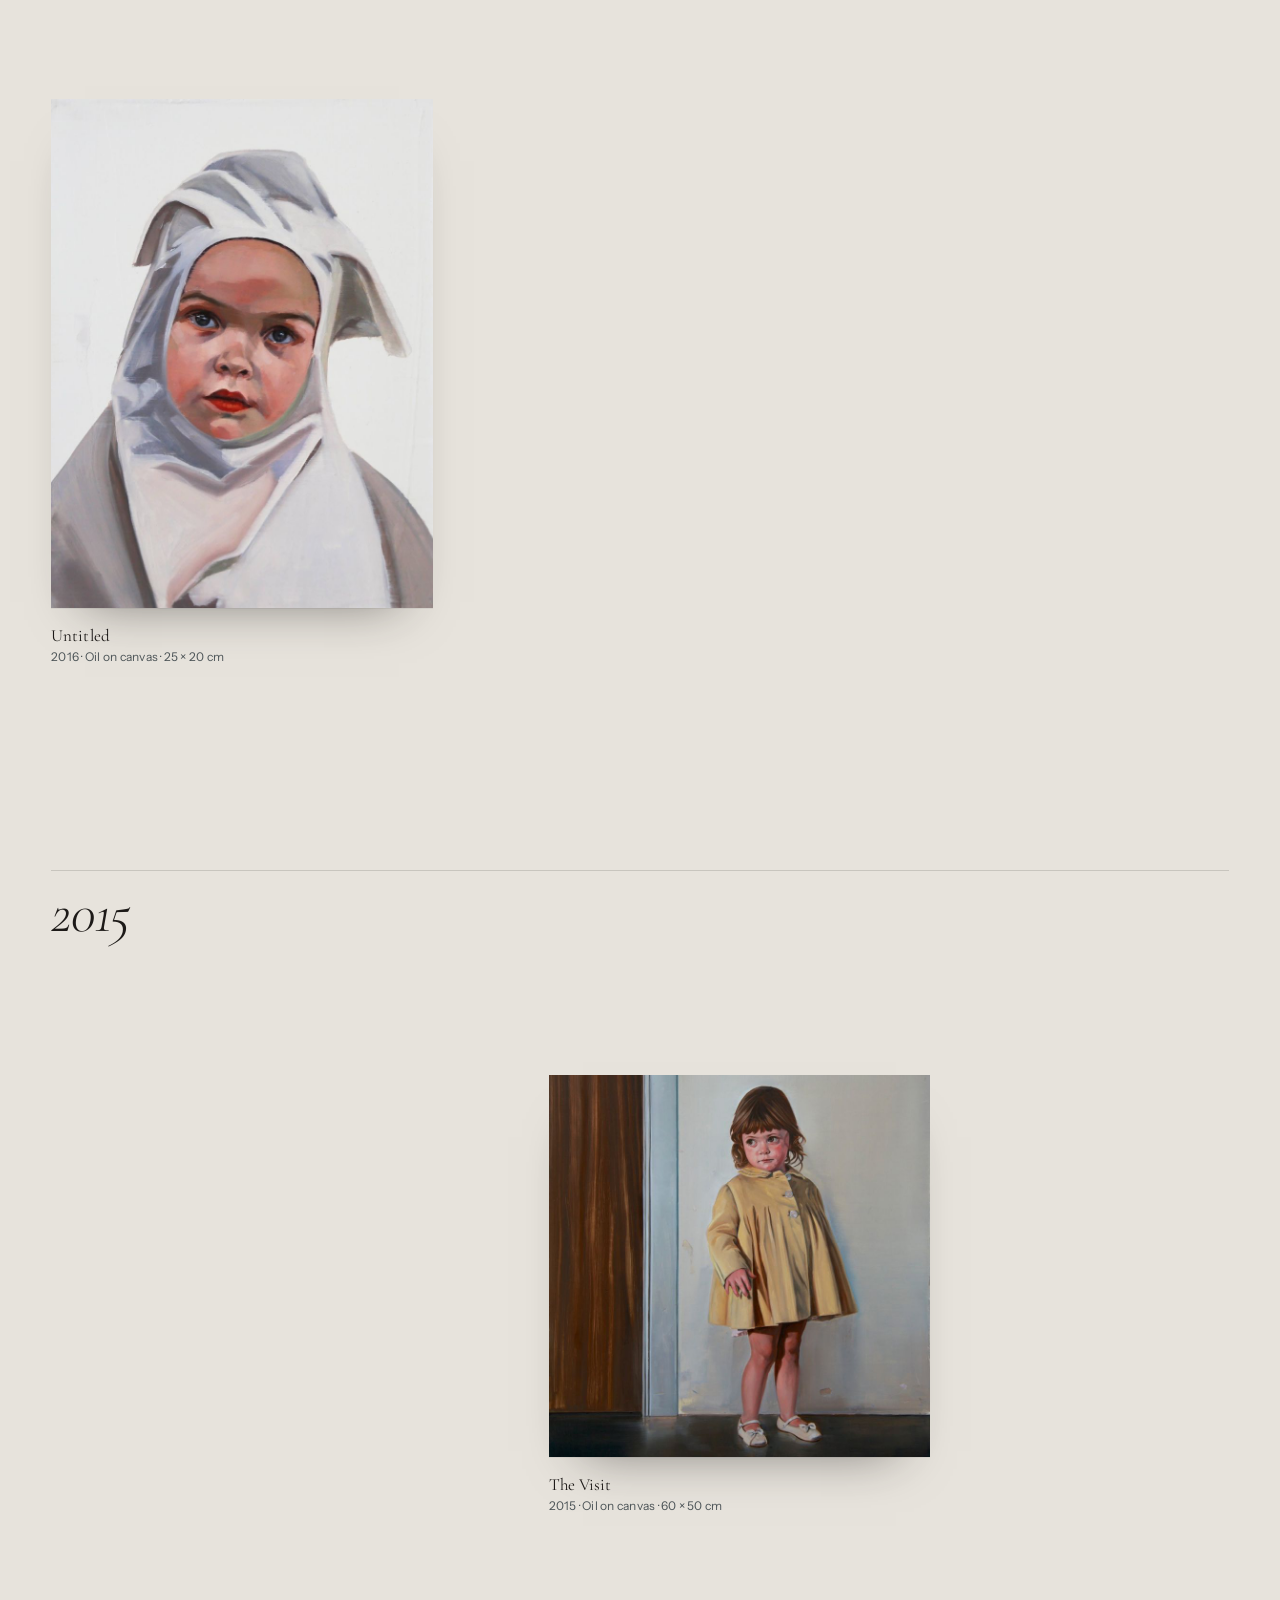
==== commit ad324358: "Remove numbers and count" ====
--- a/redesign/index.html
+++ b/redesign/index.html
@@ -214,8 +214,7 @@
     <div class="viewer__stage">
       <img class="viewer__img" alt="">
     </div>
-    <div class="viewer__label label label--dark"></div>
-    <p class="viewer__count" aria-live="polite"></p>
+    <div class="viewer__label label label--dark" aria-live="polite"></div>
     <button class="viewer__btn viewer__prev" type="button" aria-label="Previous painting"><span>←</span></button>
     <button class="viewer__btn viewer__next" type="button" aria-label="Next painting"><span>→</span></button>
     <button class="viewer__close" type="button" aria-label="Close viewer">Close</button>
--- a/redesign/assets/style.css
+++ b/redesign/assets/style.css
@@ -133,7 +133,7 @@
 
 .label {
   margin-top: 18px;
-  display: grid; grid-template-columns: auto 1fr; column-gap: 14px; row-gap: 2px;
+  display: grid; grid-template-columns: 1fr; row-gap: 2px;
   font: 400 12px/1.45 var(--sans); color: var(--ink-2);
   max-width: 280px;
 }
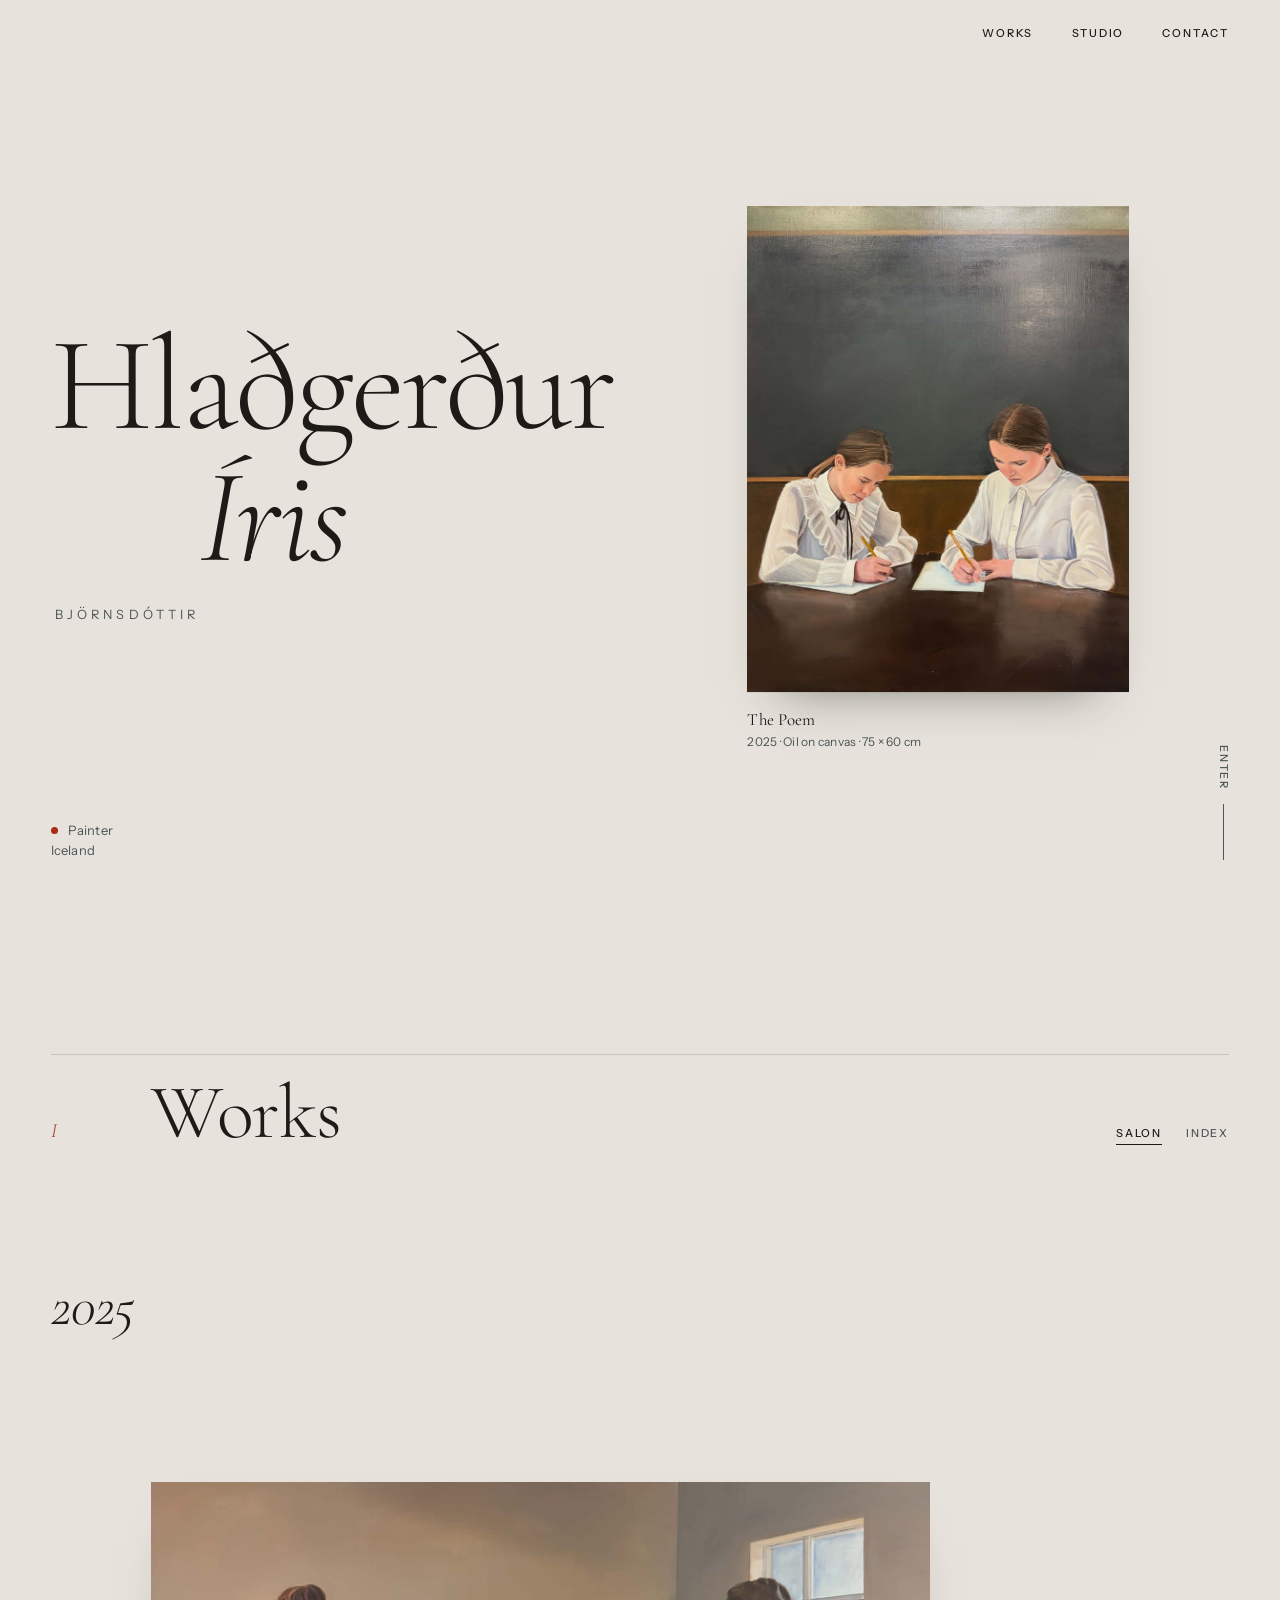
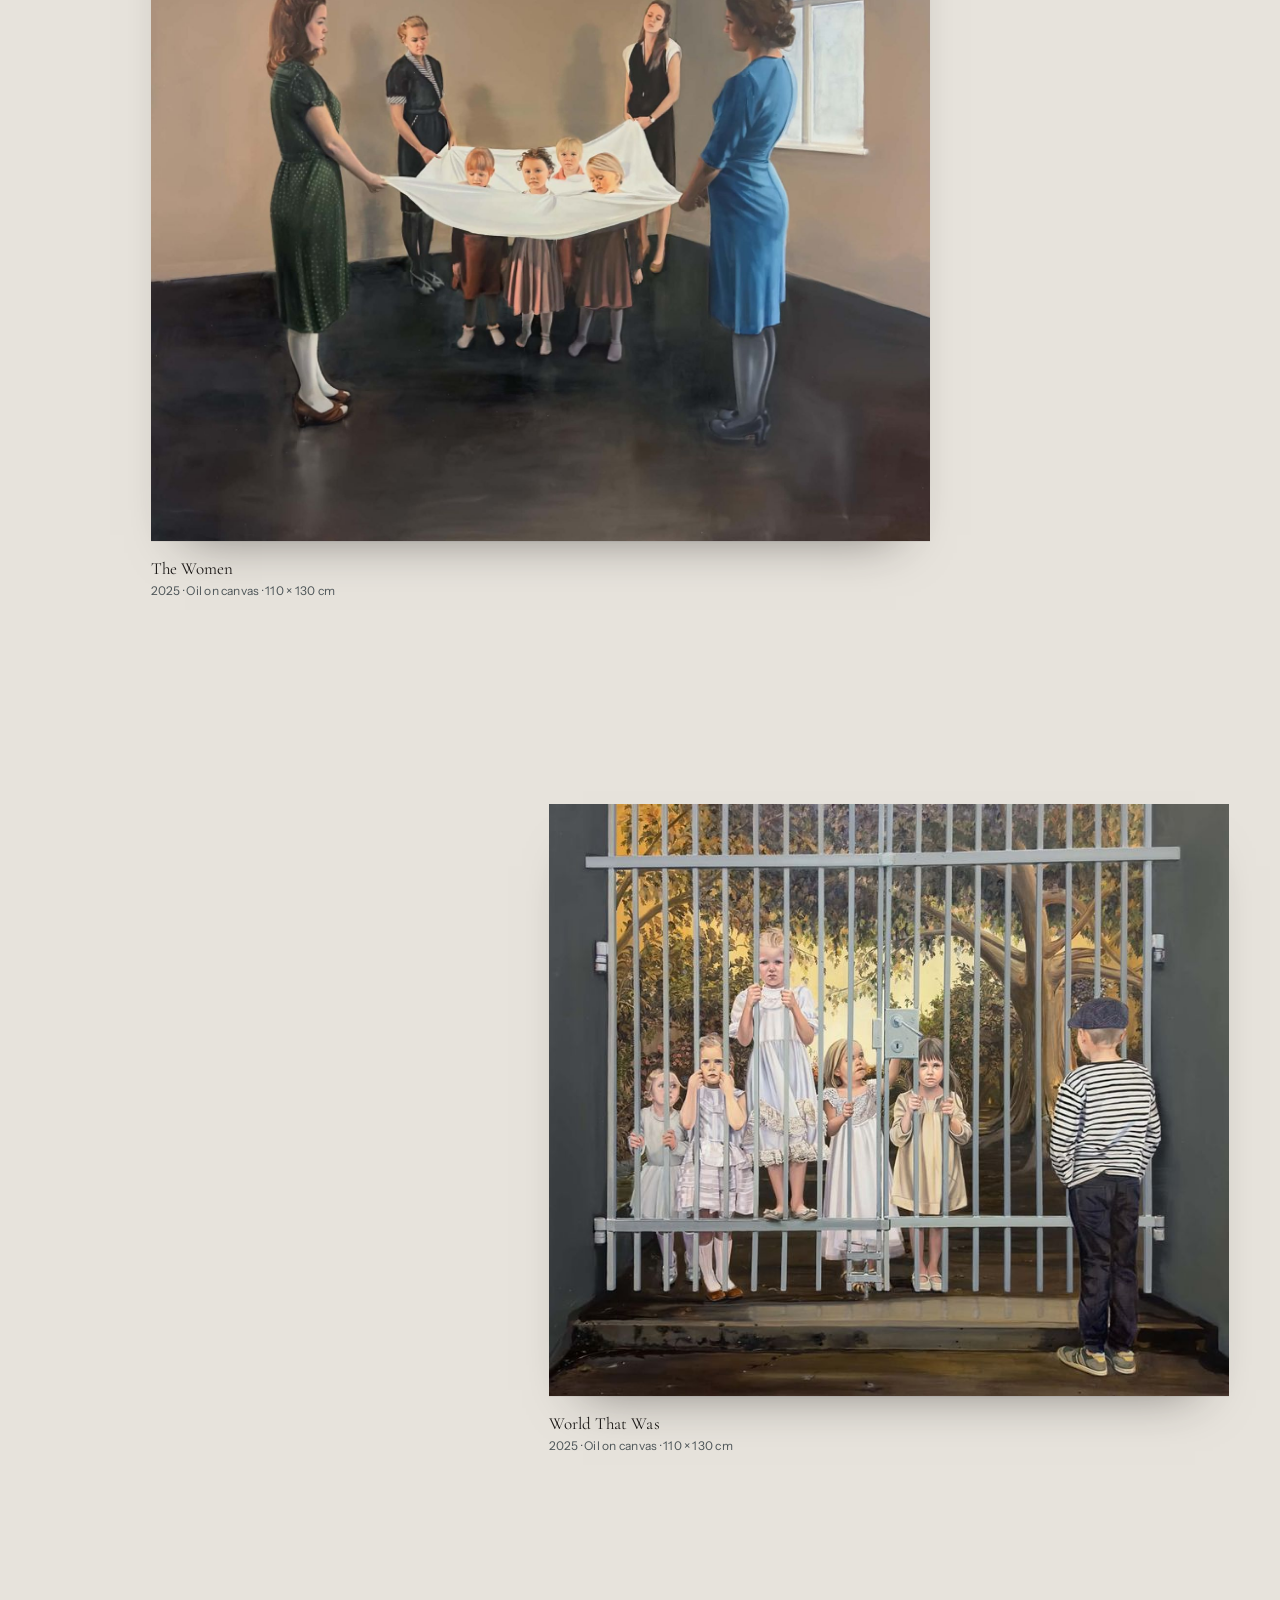
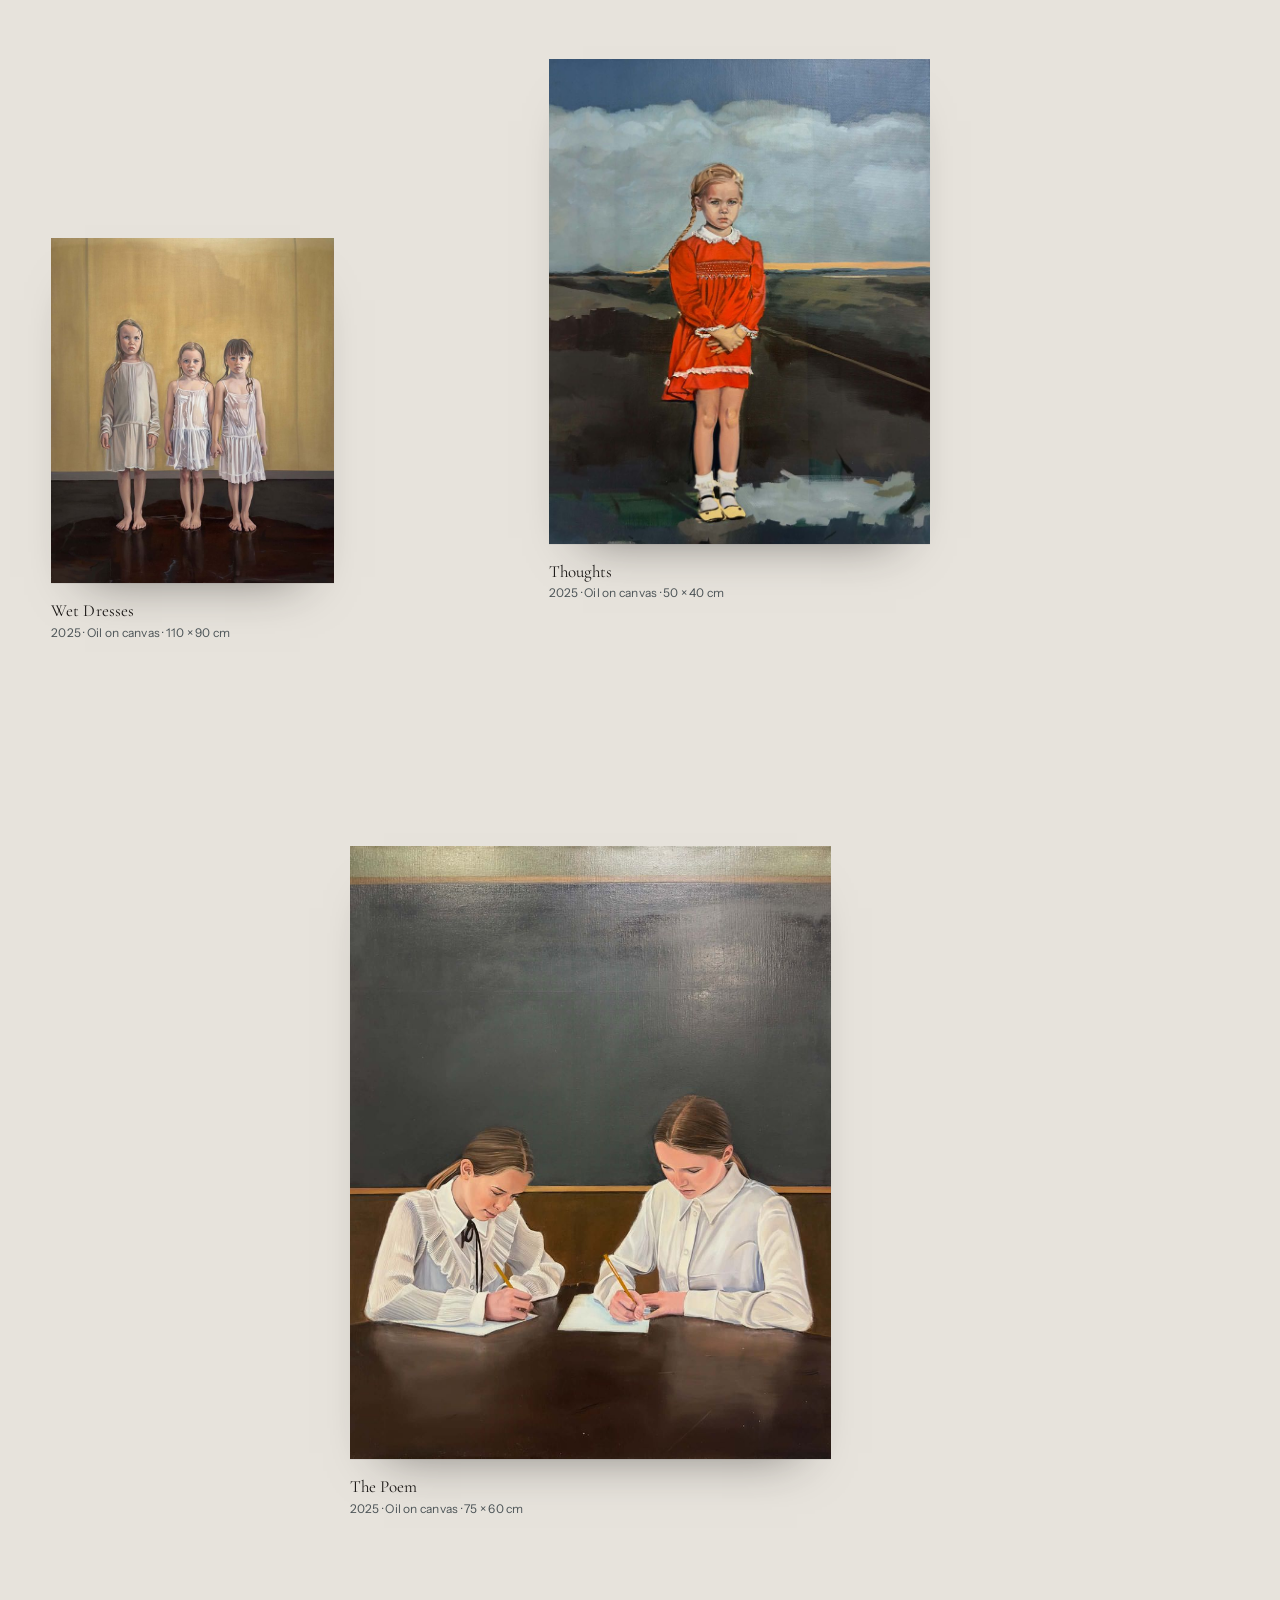
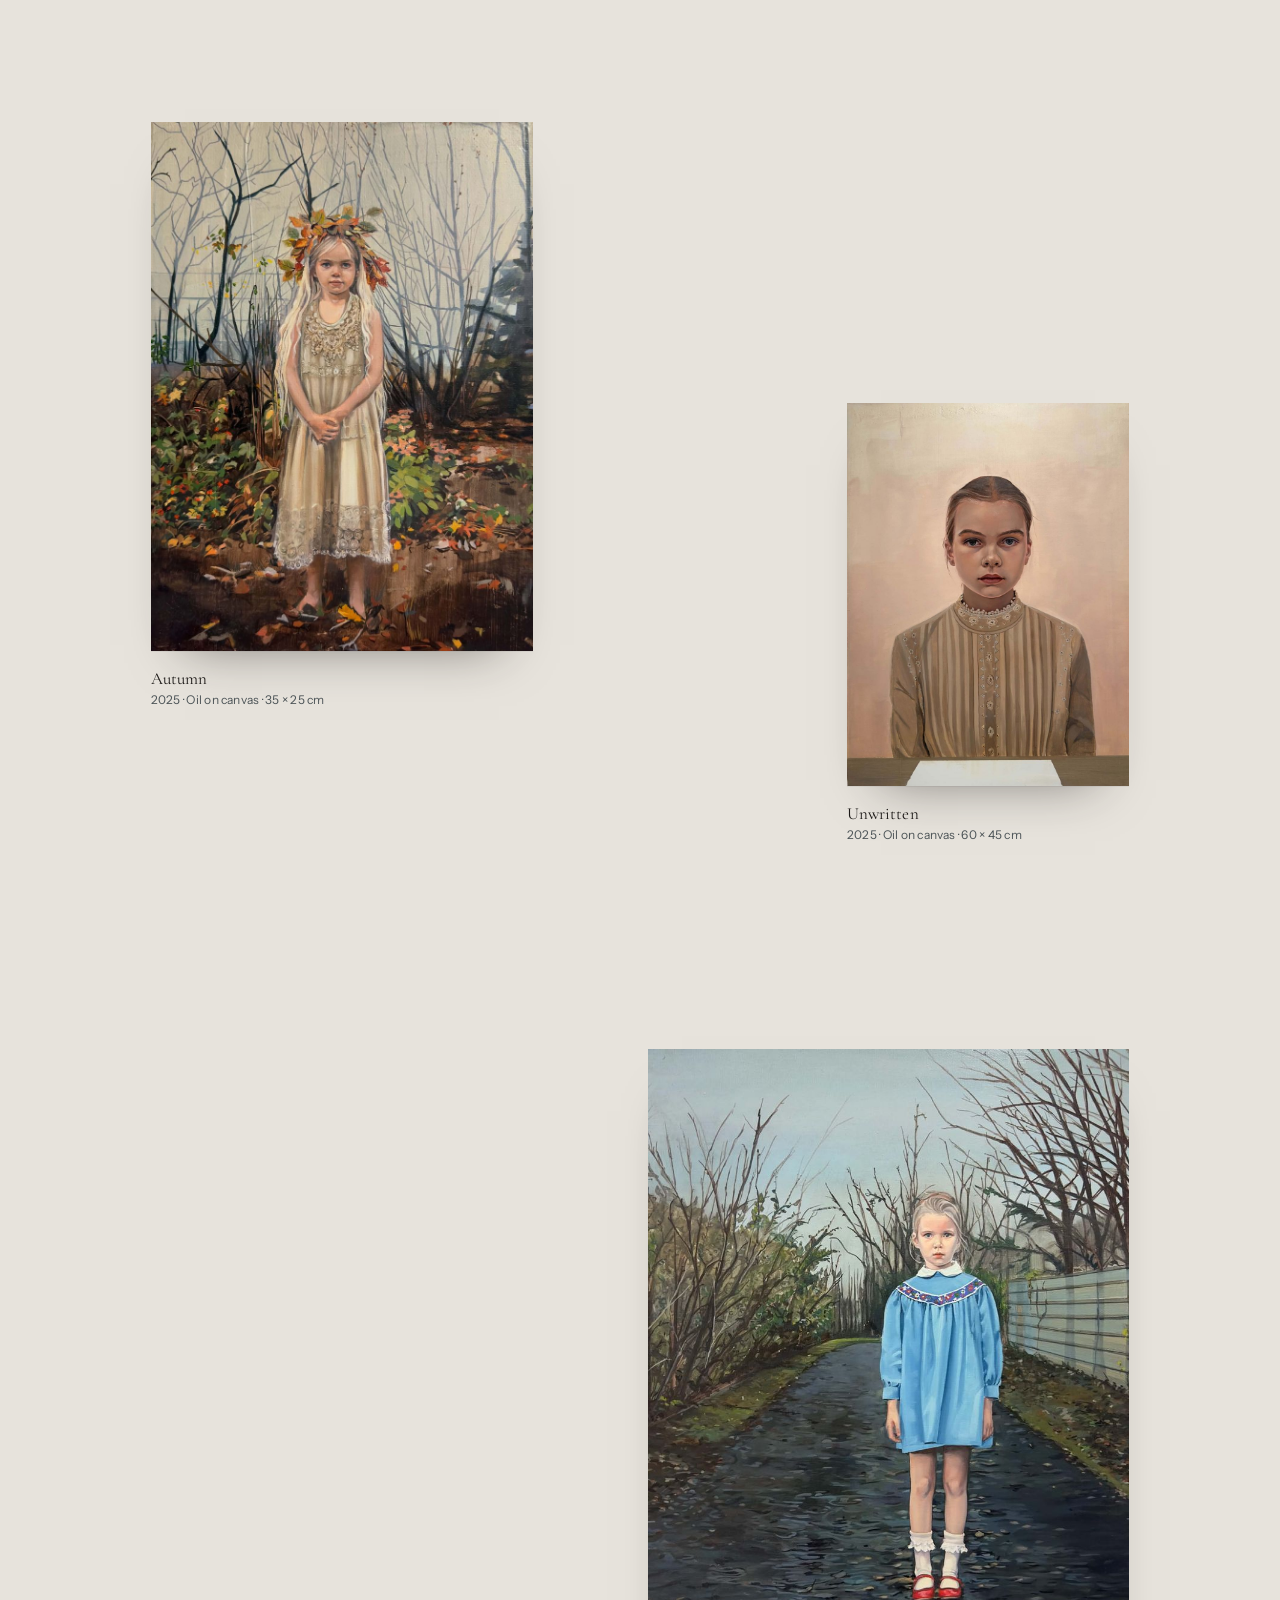
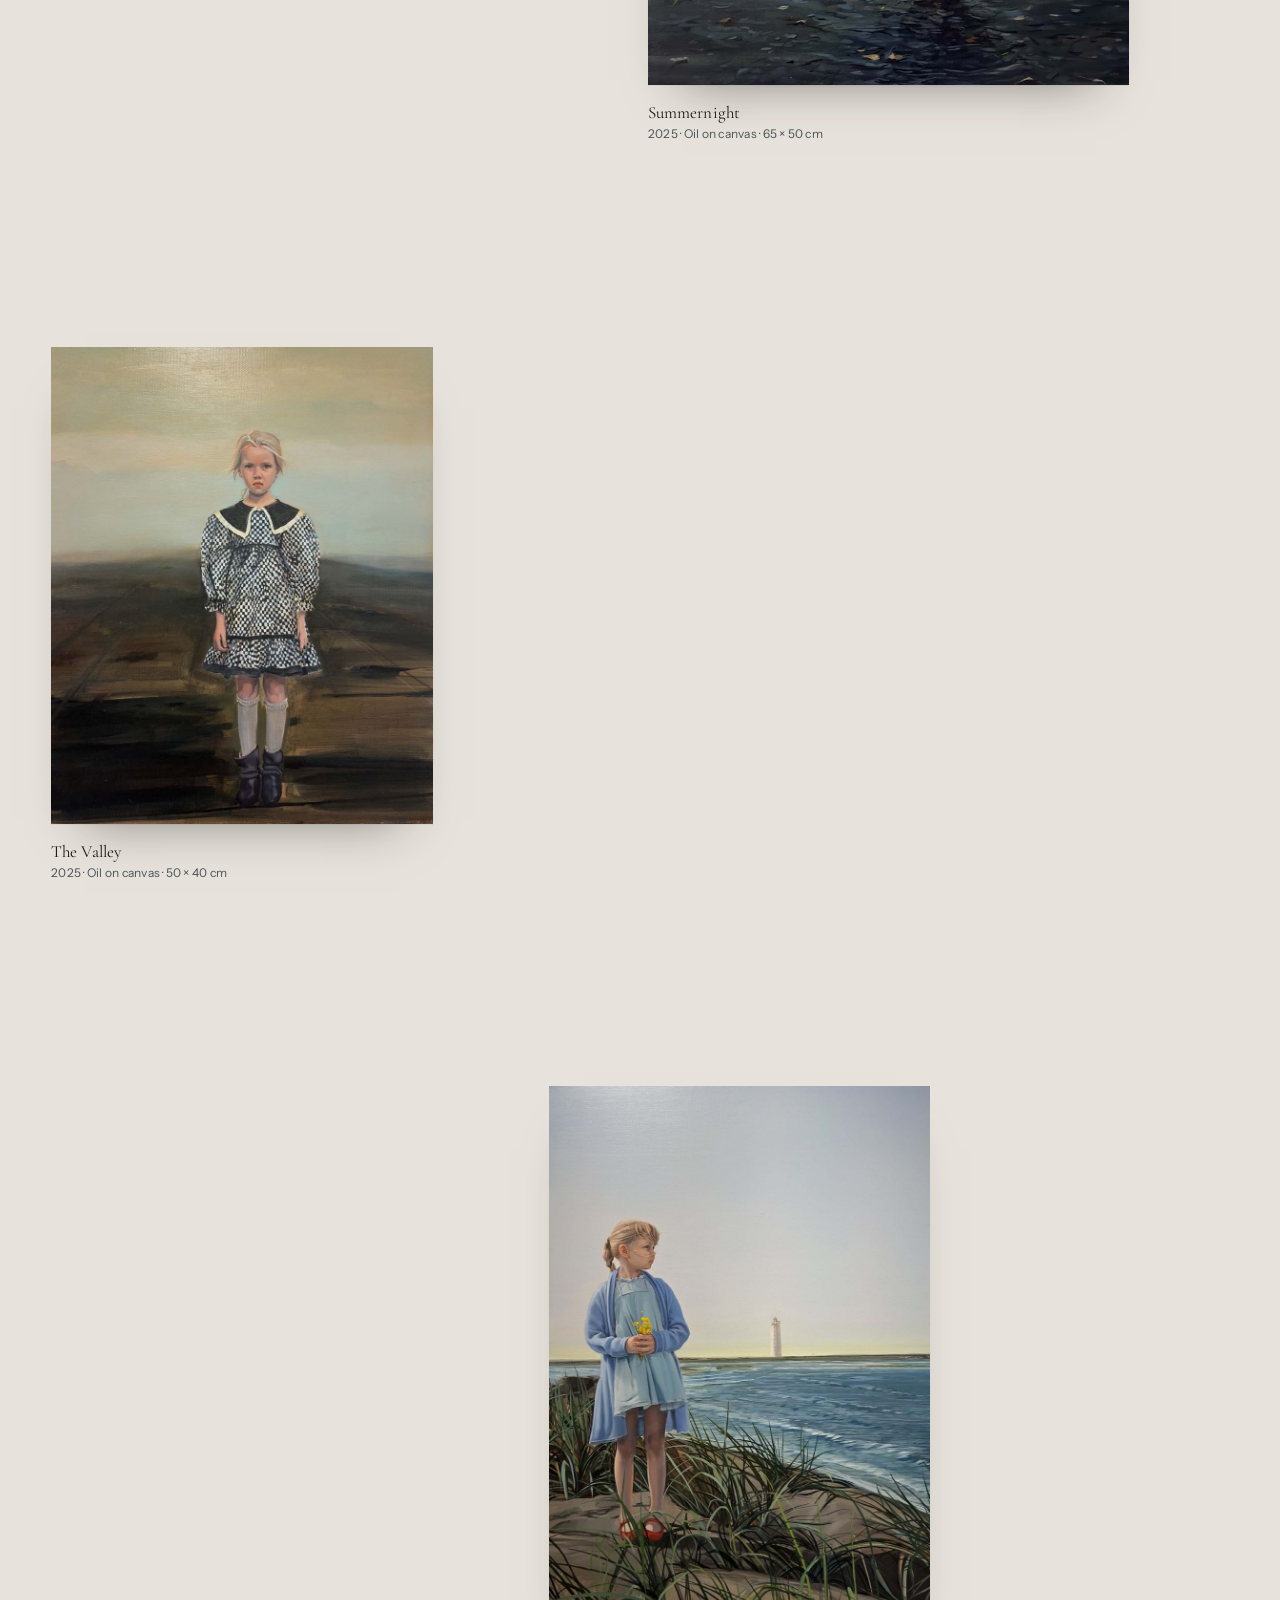
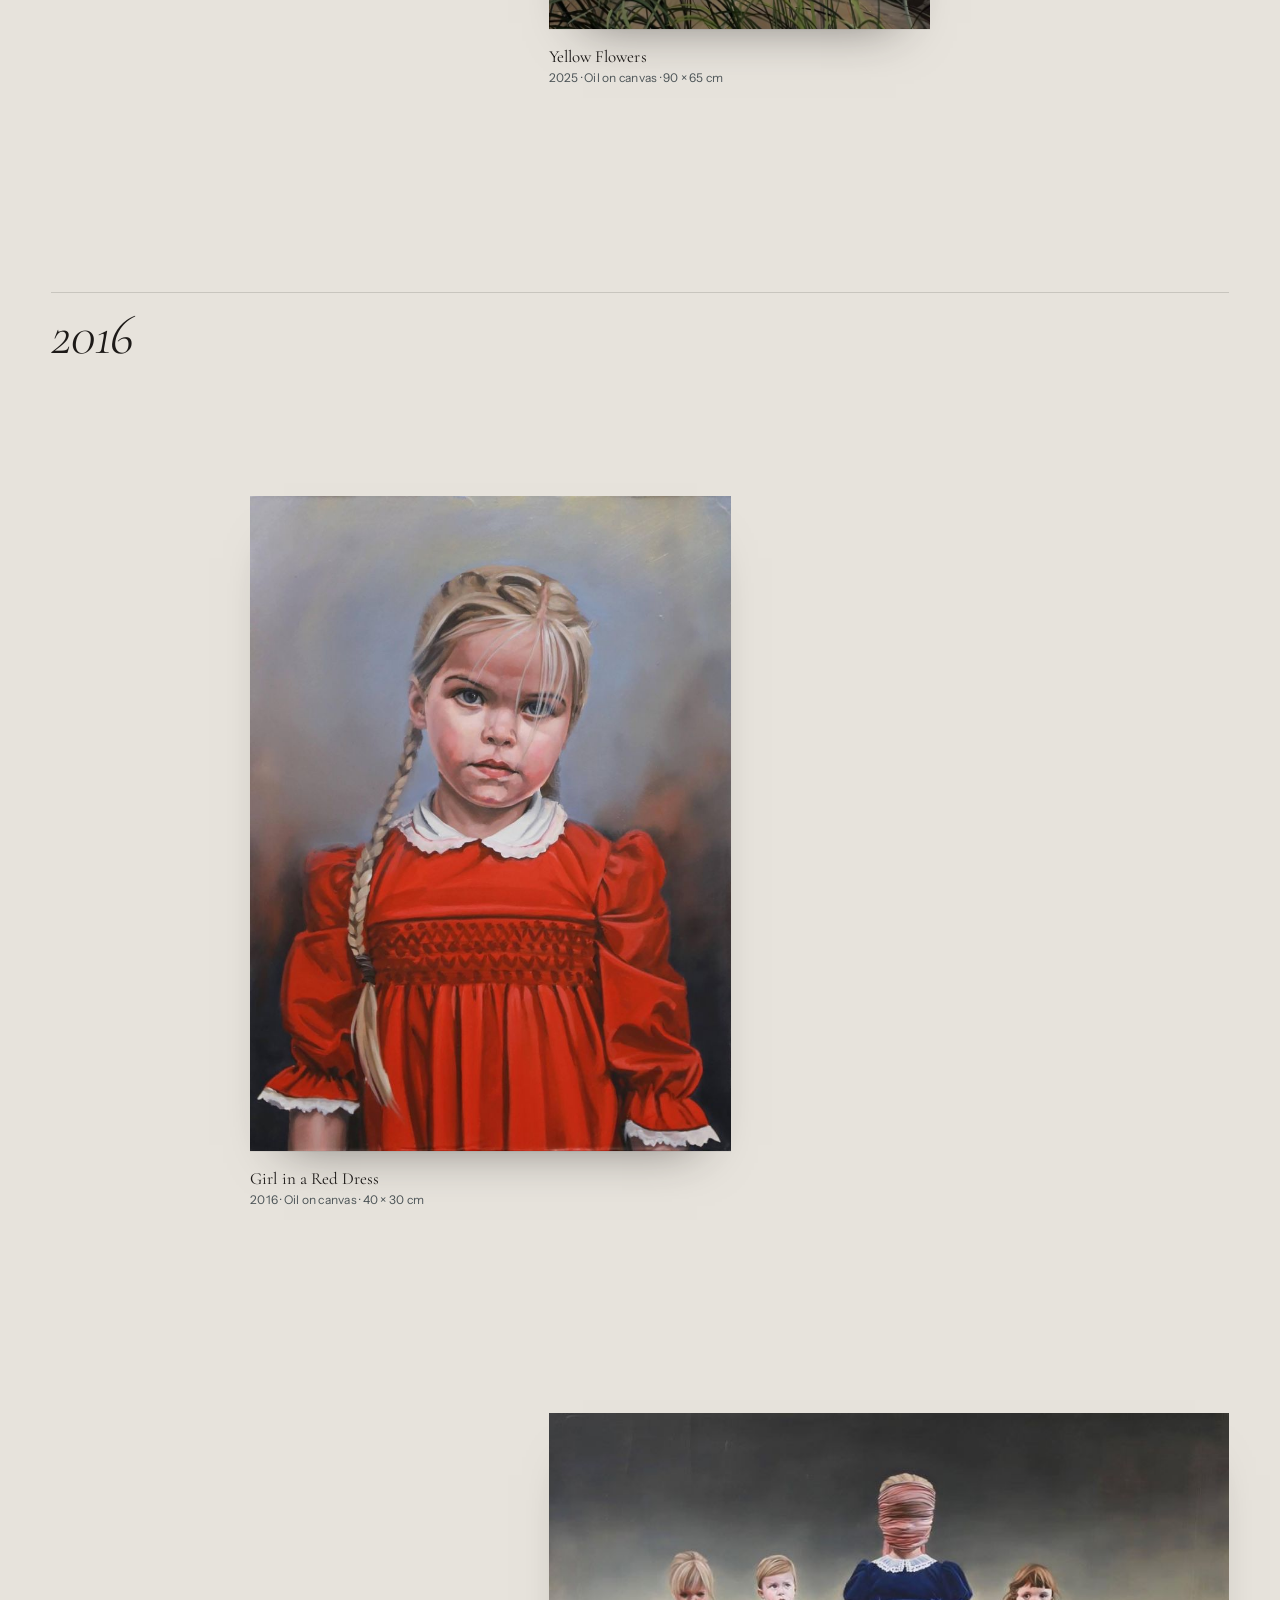
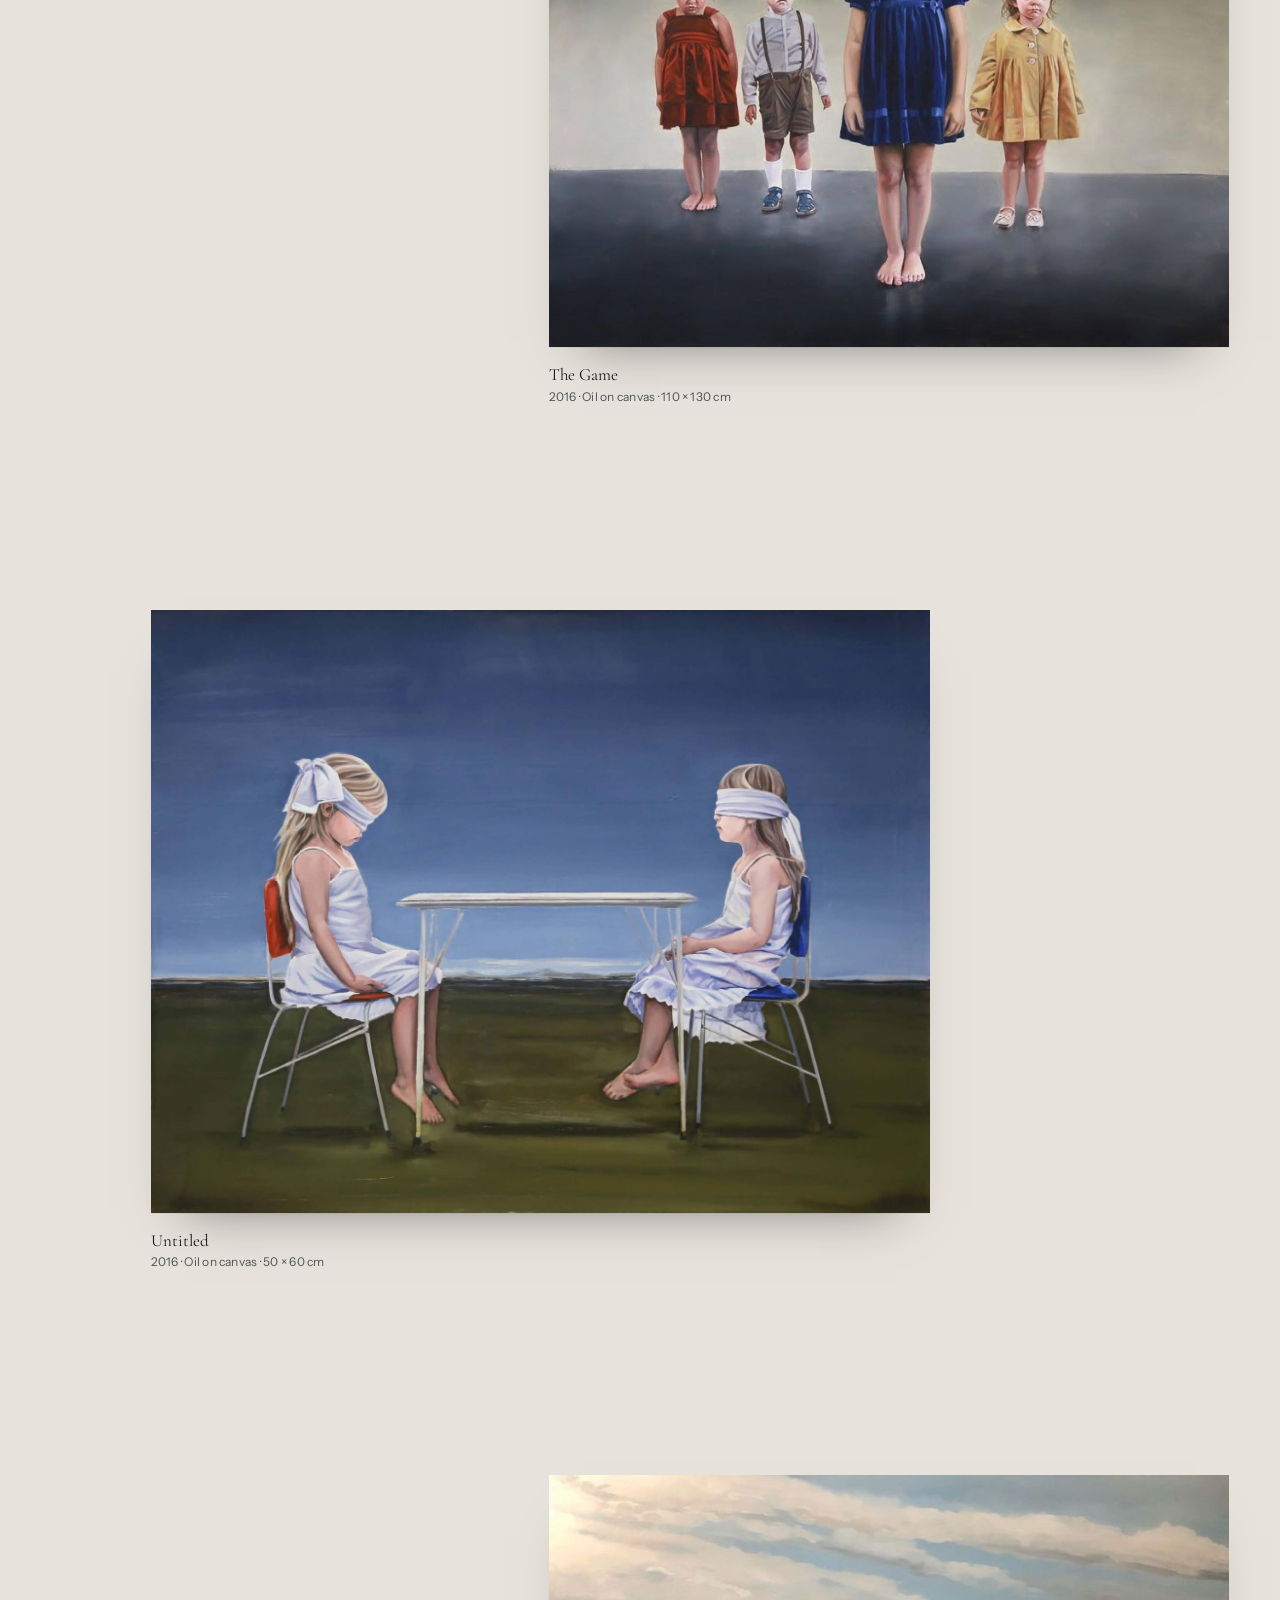
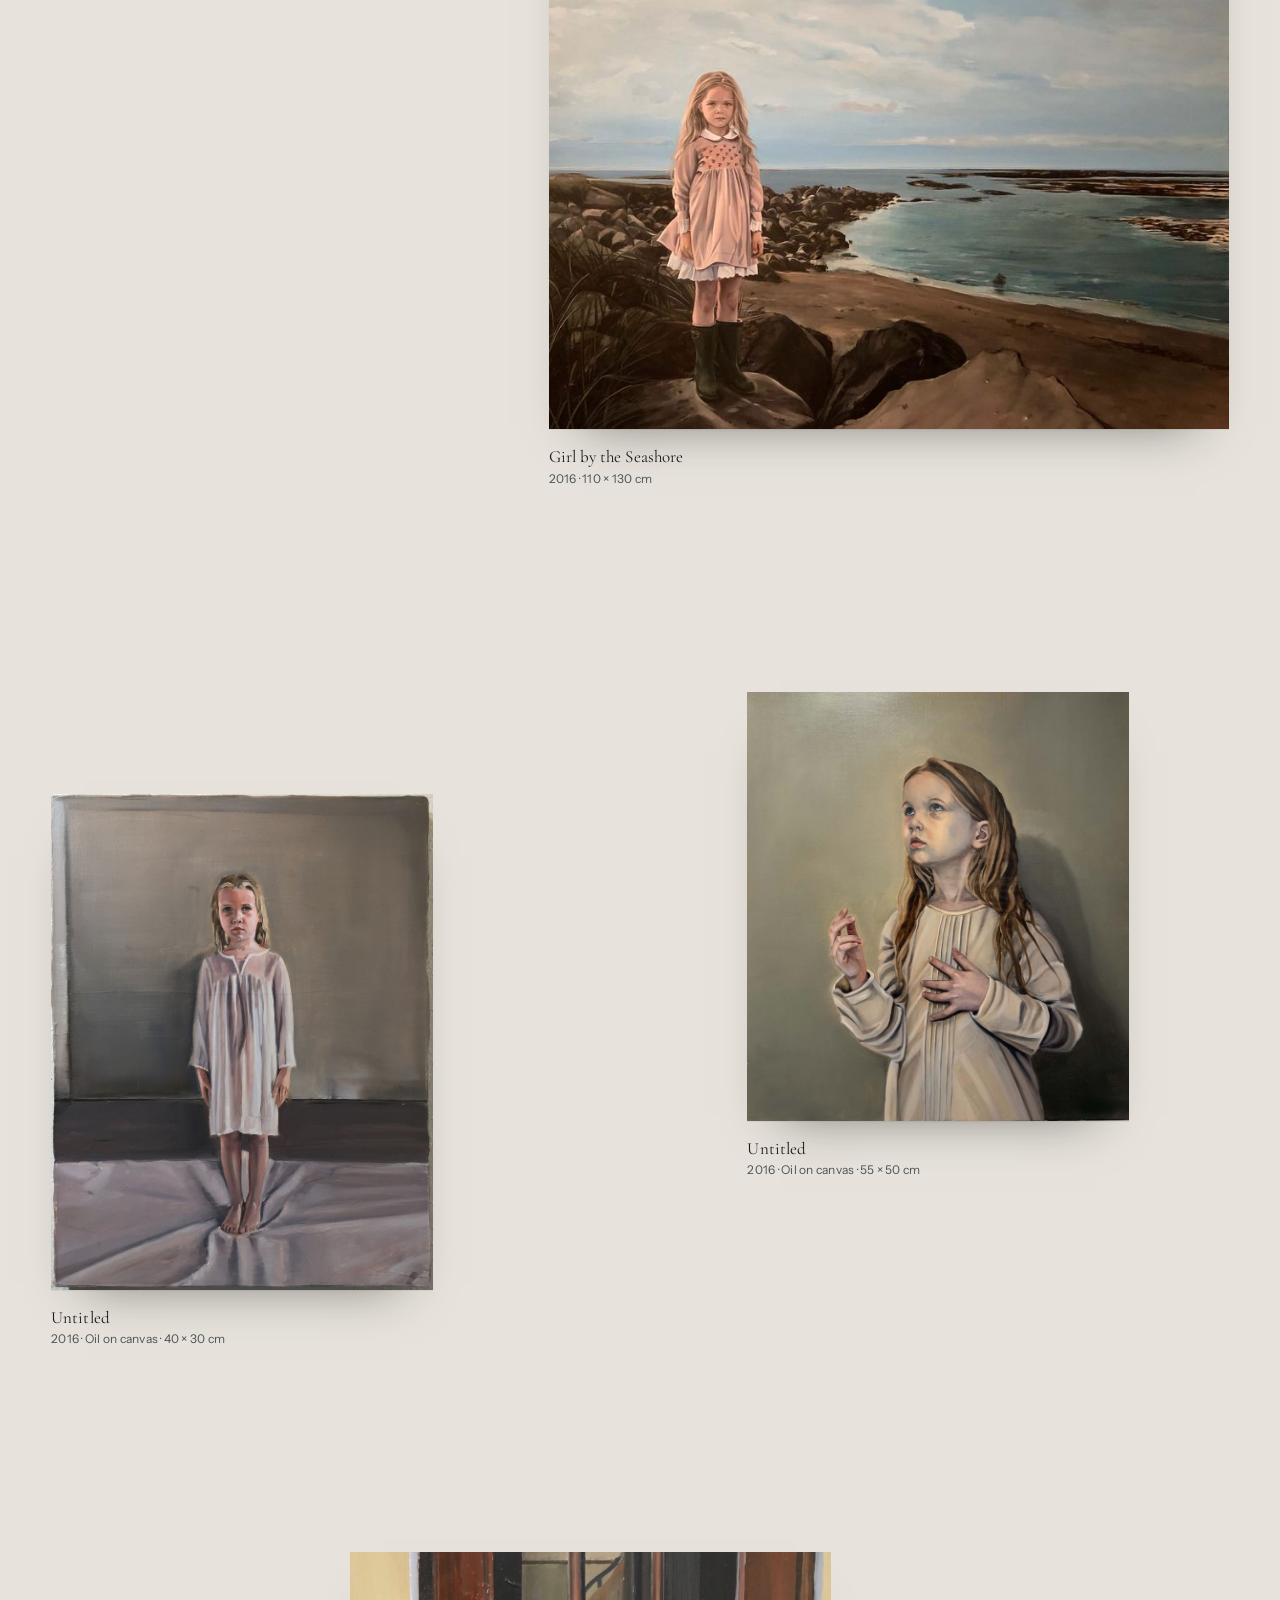
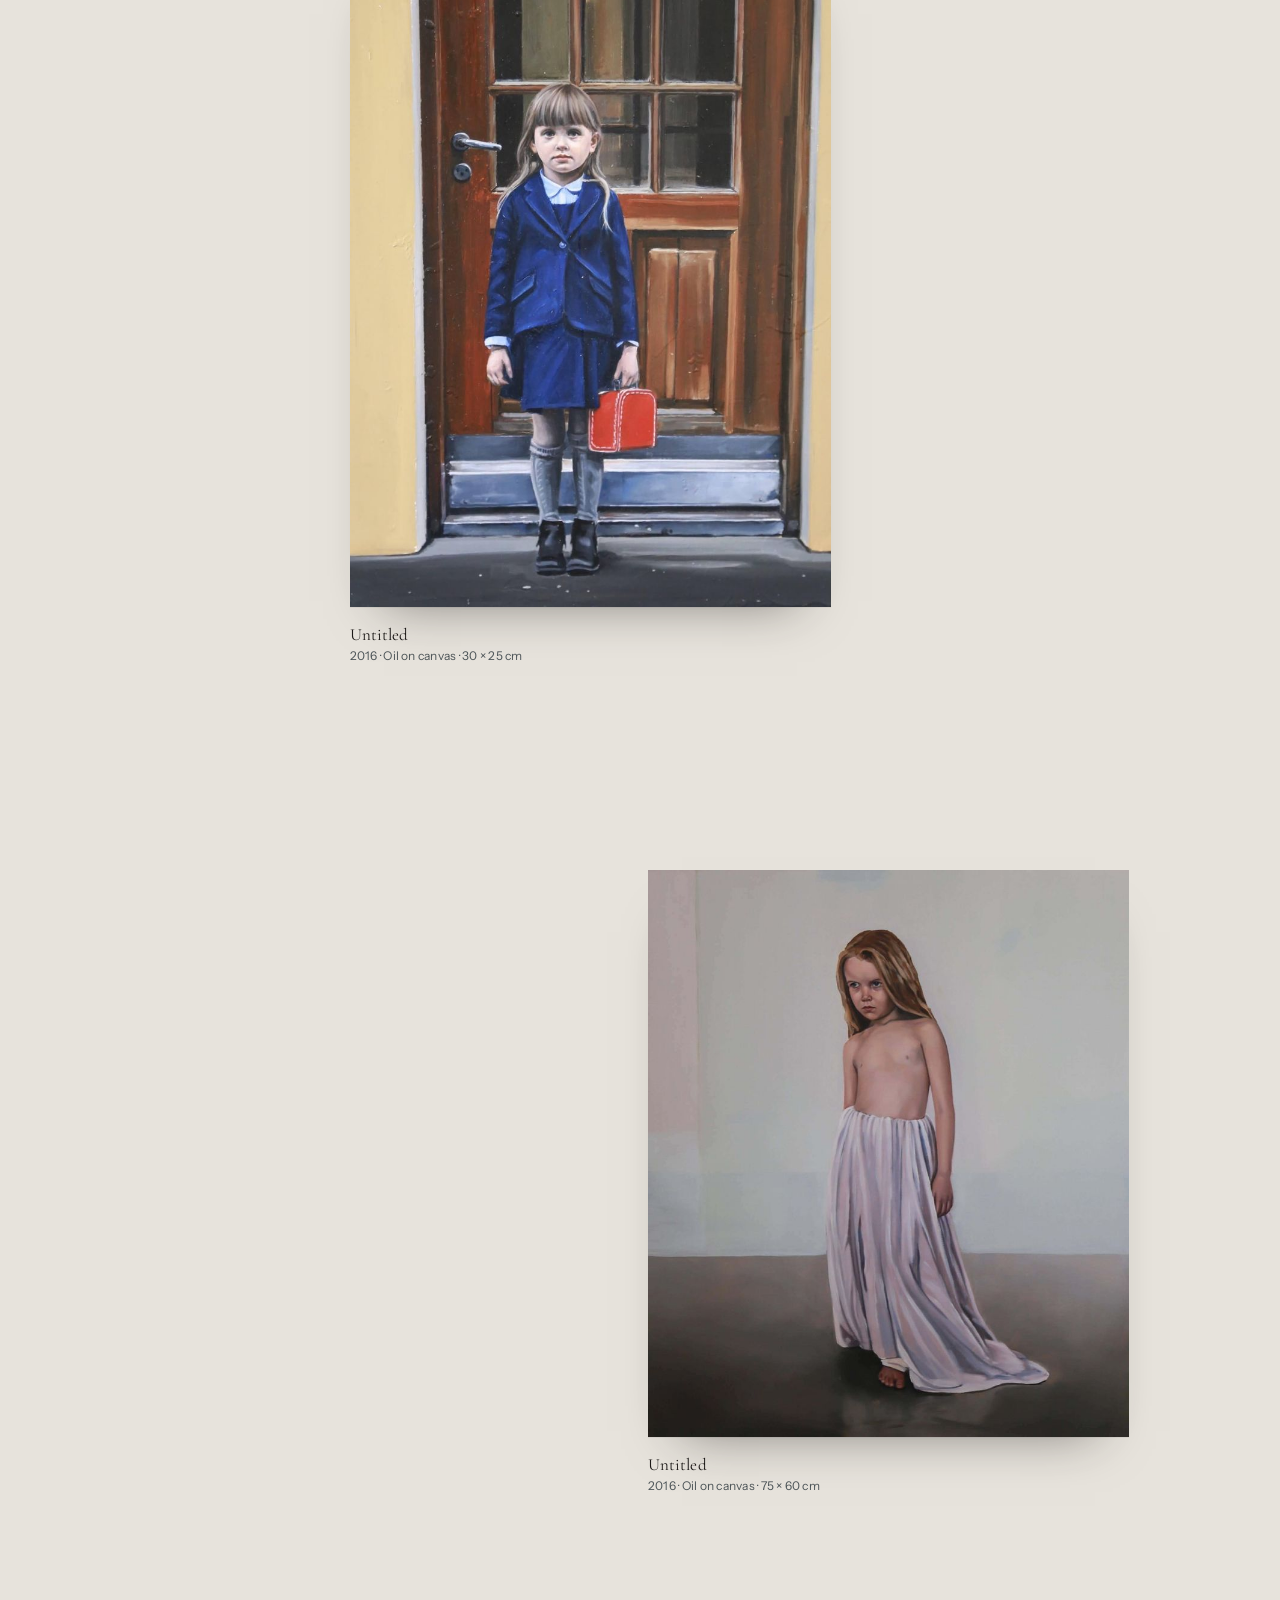
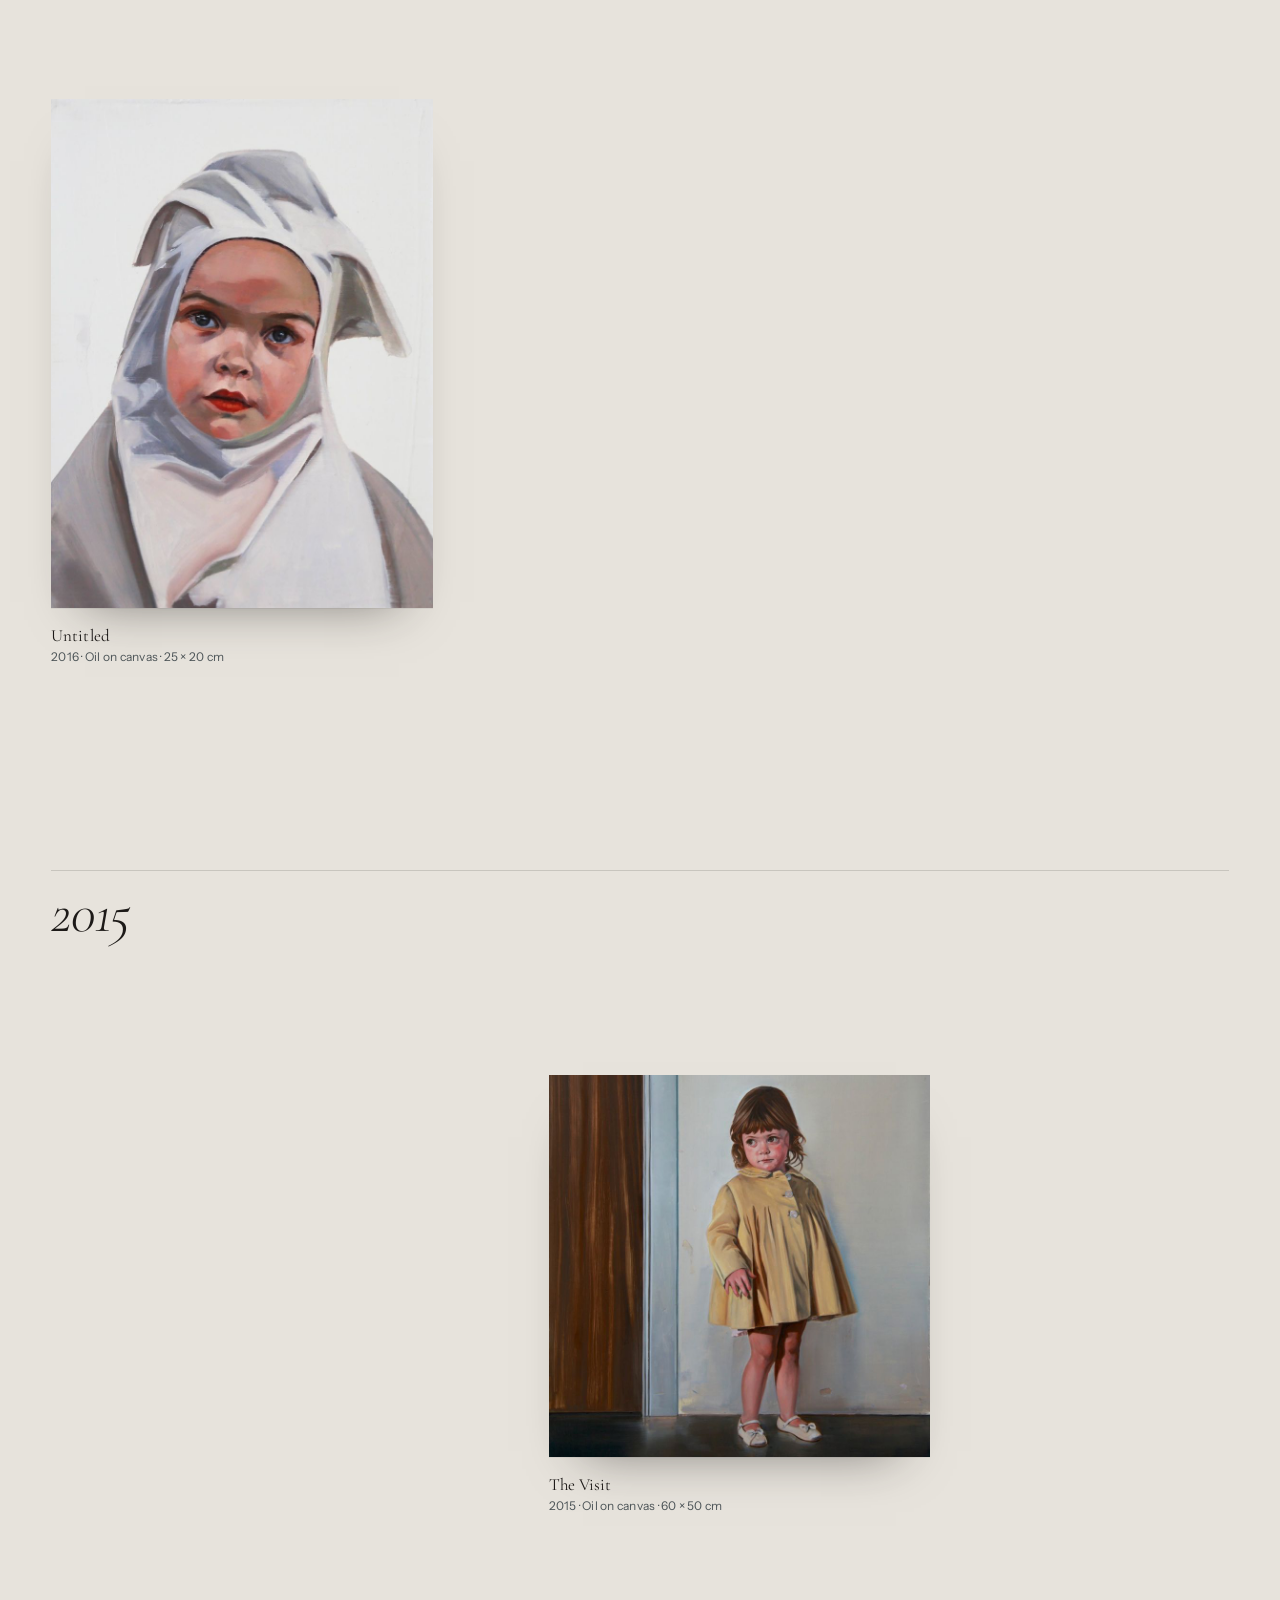
==== commit 09465429: "Change title image" ====
--- a/redesign/index.html
+++ b/redesign/index.html
@@ -8,13 +8,13 @@
   <meta name="theme-color" content="#e7e3dc">
   <link rel="icon" href="assets/favicon.svg" type="image/svg+xml">
   <meta property="og:title" content="Hlaðgerður Íris — Paintings">
-  <meta property="og:image" content="works/2016-girl-in-a-red-dress-1600.jpg">
+  <meta property="og:image" content="works/2025-the-poem-1600.jpg">
 
   <link rel="preconnect" href="https://fonts.googleapis.com">
   <link rel="preconnect" href="https://fonts.gstatic.com" crossorigin>
   <link href="https://fonts.googleapis.com/css2?family=Cormorant+Garamond:ital,wght@0,300;0,400;0,500;1,300;1,400&family=Instrument+Sans:wght@400;500&display=swap" rel="stylesheet">
   <link rel="stylesheet" href="assets/style.css">
-  <link rel="preload" as="image" href="works/2016-girl-in-a-red-dress-800.jpg" imagesrcset="works/2016-girl-in-a-red-dress-800.jpg 800w, works/2016-girl-in-a-red-dress-1600.jpg 1600w" imagesizes="(min-width: 900px) 34vw, 78vw">
+  <link rel="preload" as="image" href="works/2025-the-poem-800.jpg" imagesrcset="works/2025-the-poem-800.jpg 800w, works/2025-the-poem-1600.jpg 1600w" imagesizes="(min-width: 900px) 34vw, 78vw">
 </head>
 <body>
   <a class="skip" href="#works">Skip to the paintings</a>
@@ -40,12 +40,12 @@
       <p class="hero__role"><span class="dot" aria-hidden="true"></span>Painter<br>Iceland</p>
 
       <figure class="hero__work">
-        <button class="frame" data-open="0" data-src="2016-girl-in-a-red-dress" aria-label="View Girl in a Red Dress">
-          <img src="works/2016-girl-in-a-red-dress-800.jpg"
-               srcset="works/2016-girl-in-a-red-dress-800.jpg 800w, works/2016-girl-in-a-red-dress-1600.jpg 1600w"
+        <button class="frame" data-open="0" data-src="2025-the-poem" aria-label="View The Poem">
+          <img src="works/2025-the-poem-800.jpg"
+               srcset="works/2025-the-poem-800.jpg 800w, works/2025-the-poem-1600.jpg 1600w"
                sizes="(min-width: 900px) 34vw, 78vw"
-               width="1507" height="2048"
-               alt="Girl with blonde braids in a red smocked dress with a white lace collar">
+               width="1600" height="2038"
+               alt="Two girls in white blouses writing at a desk before a green blackboard">
         </button>
         <figcaption class="label" id="hero-label"></figcaption>
       </figure>
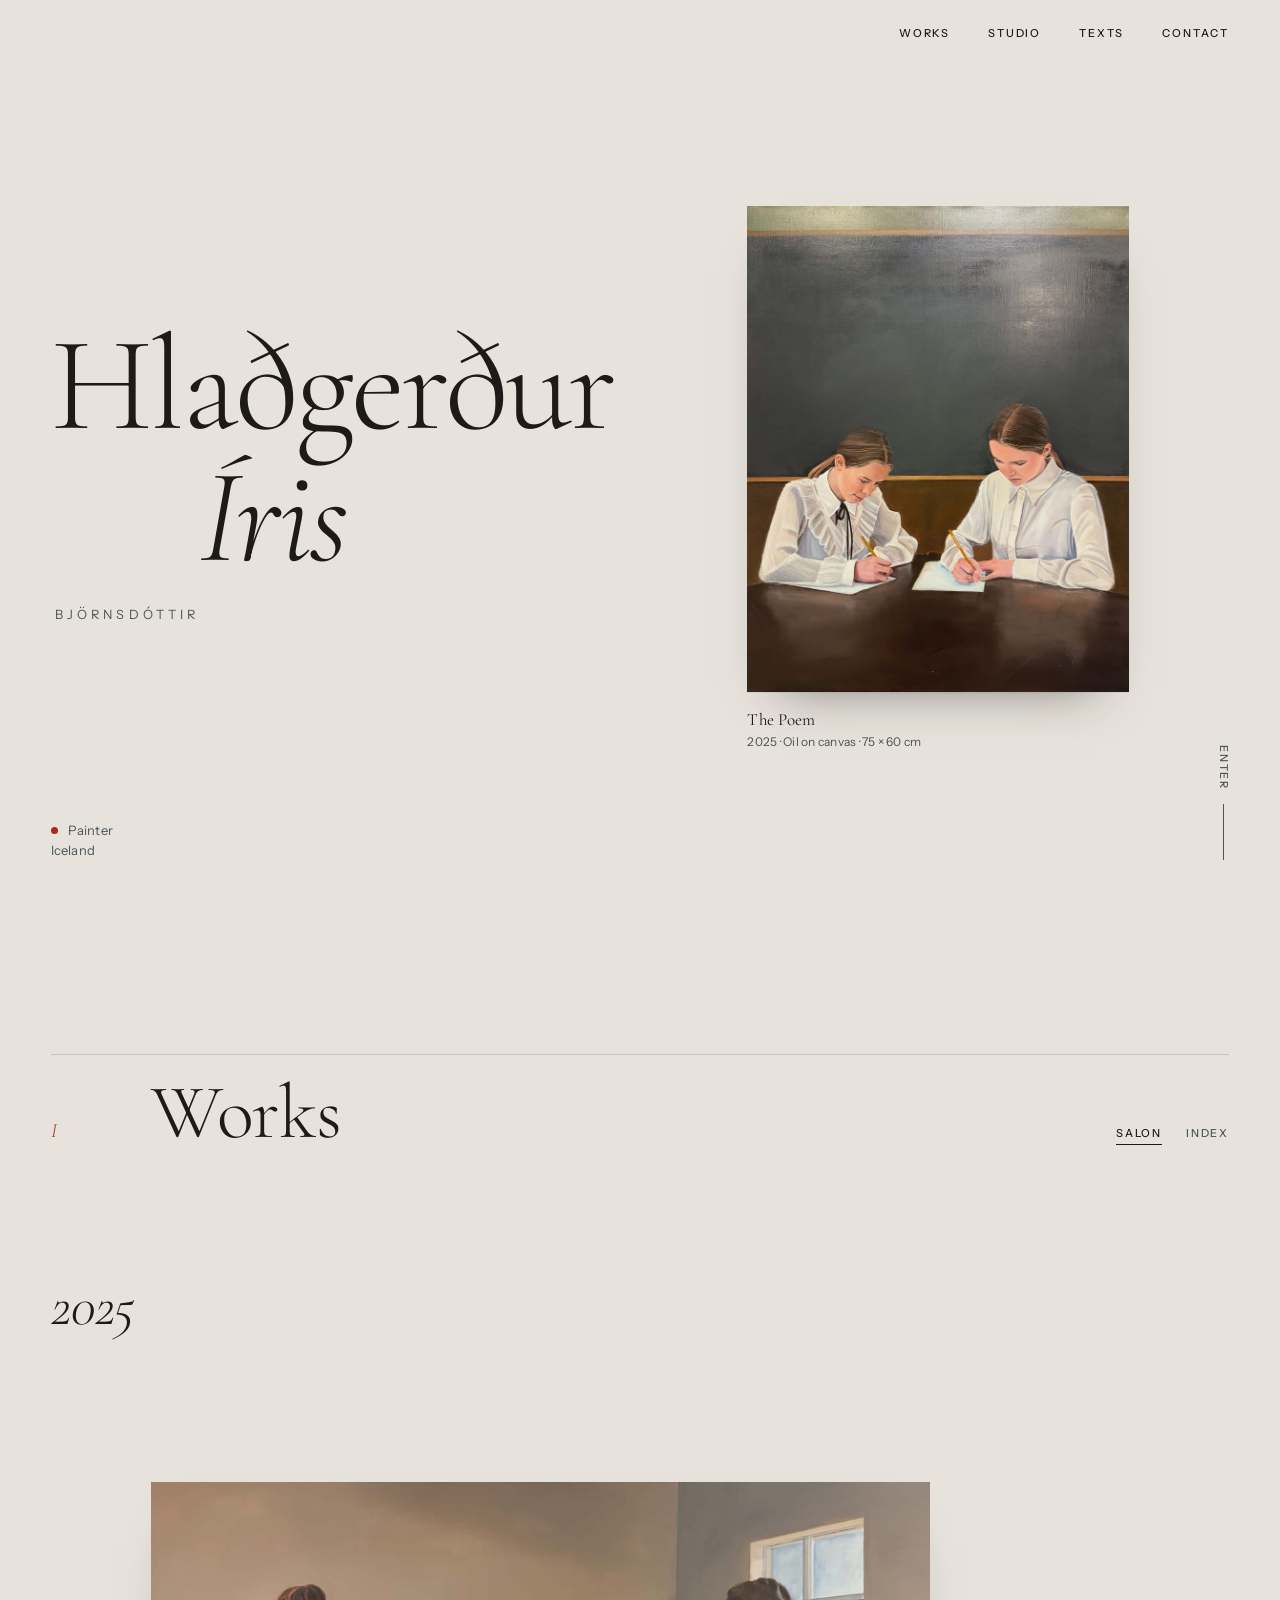
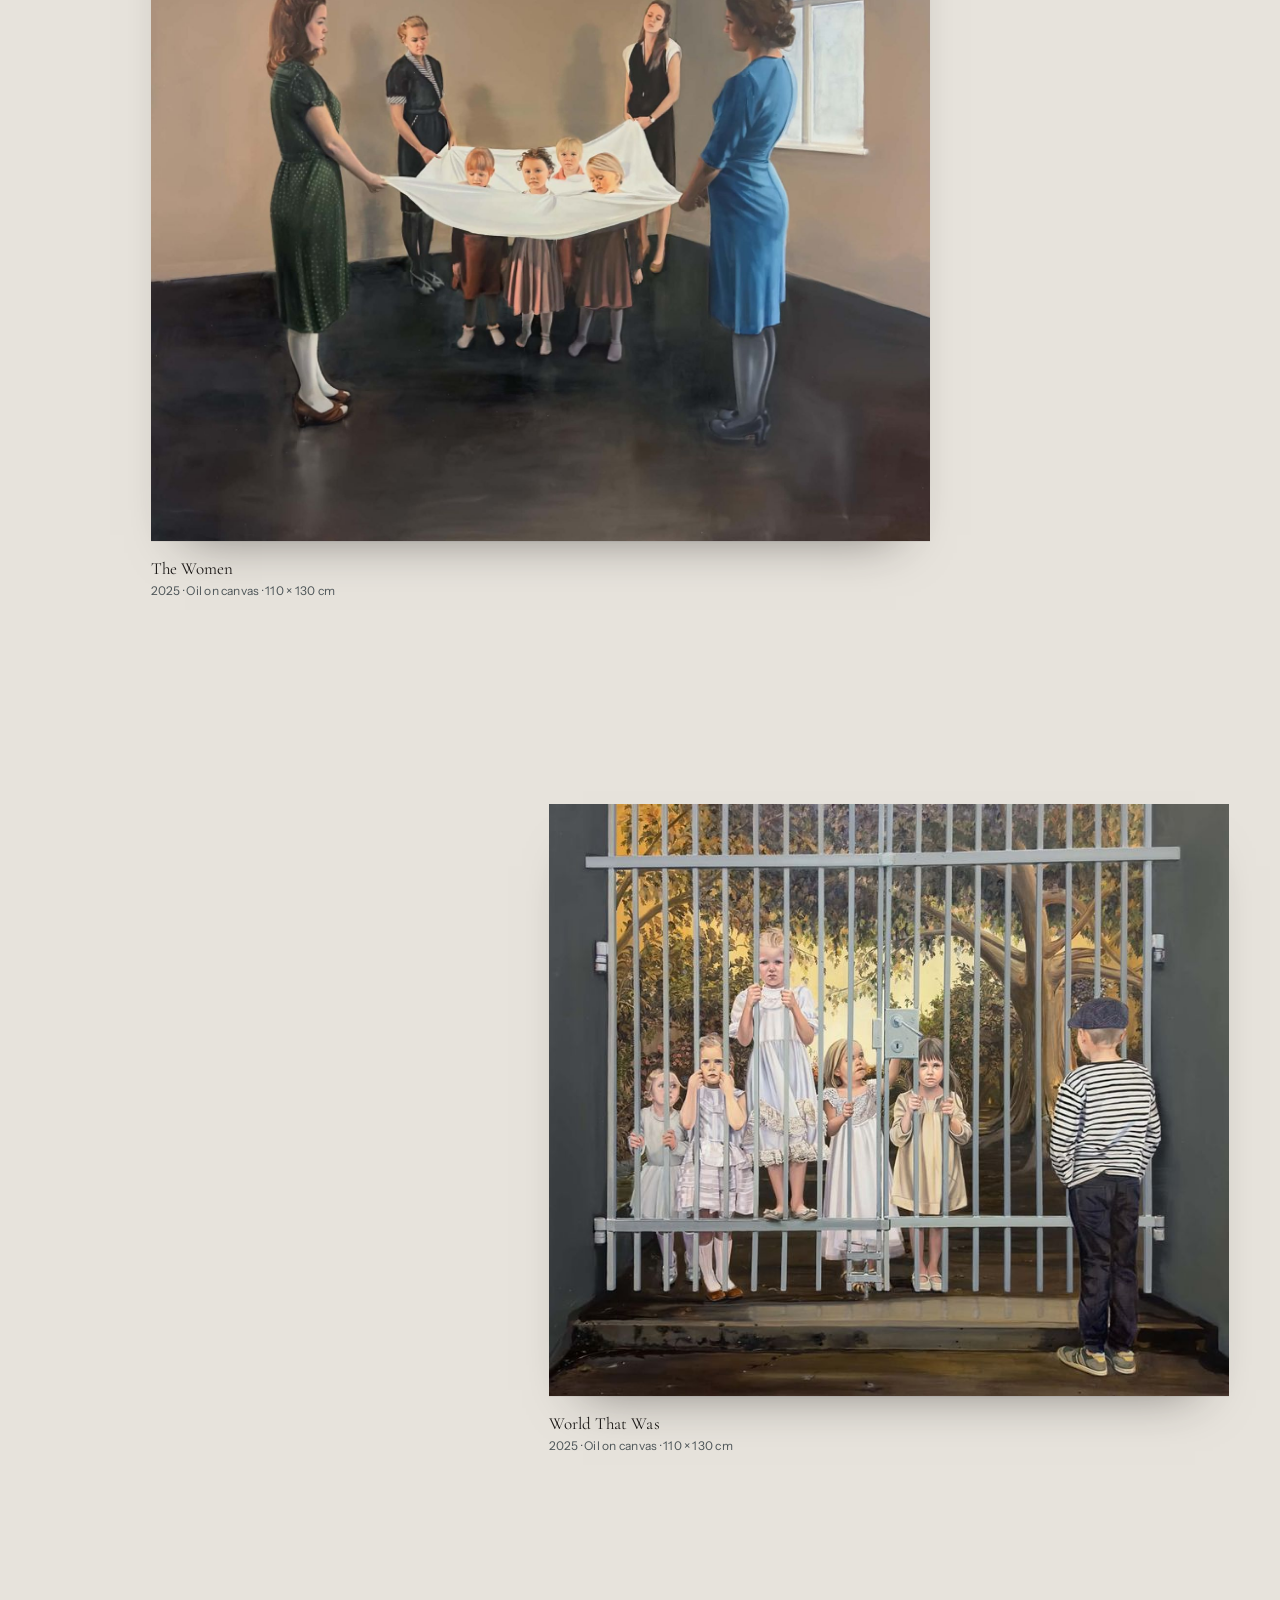
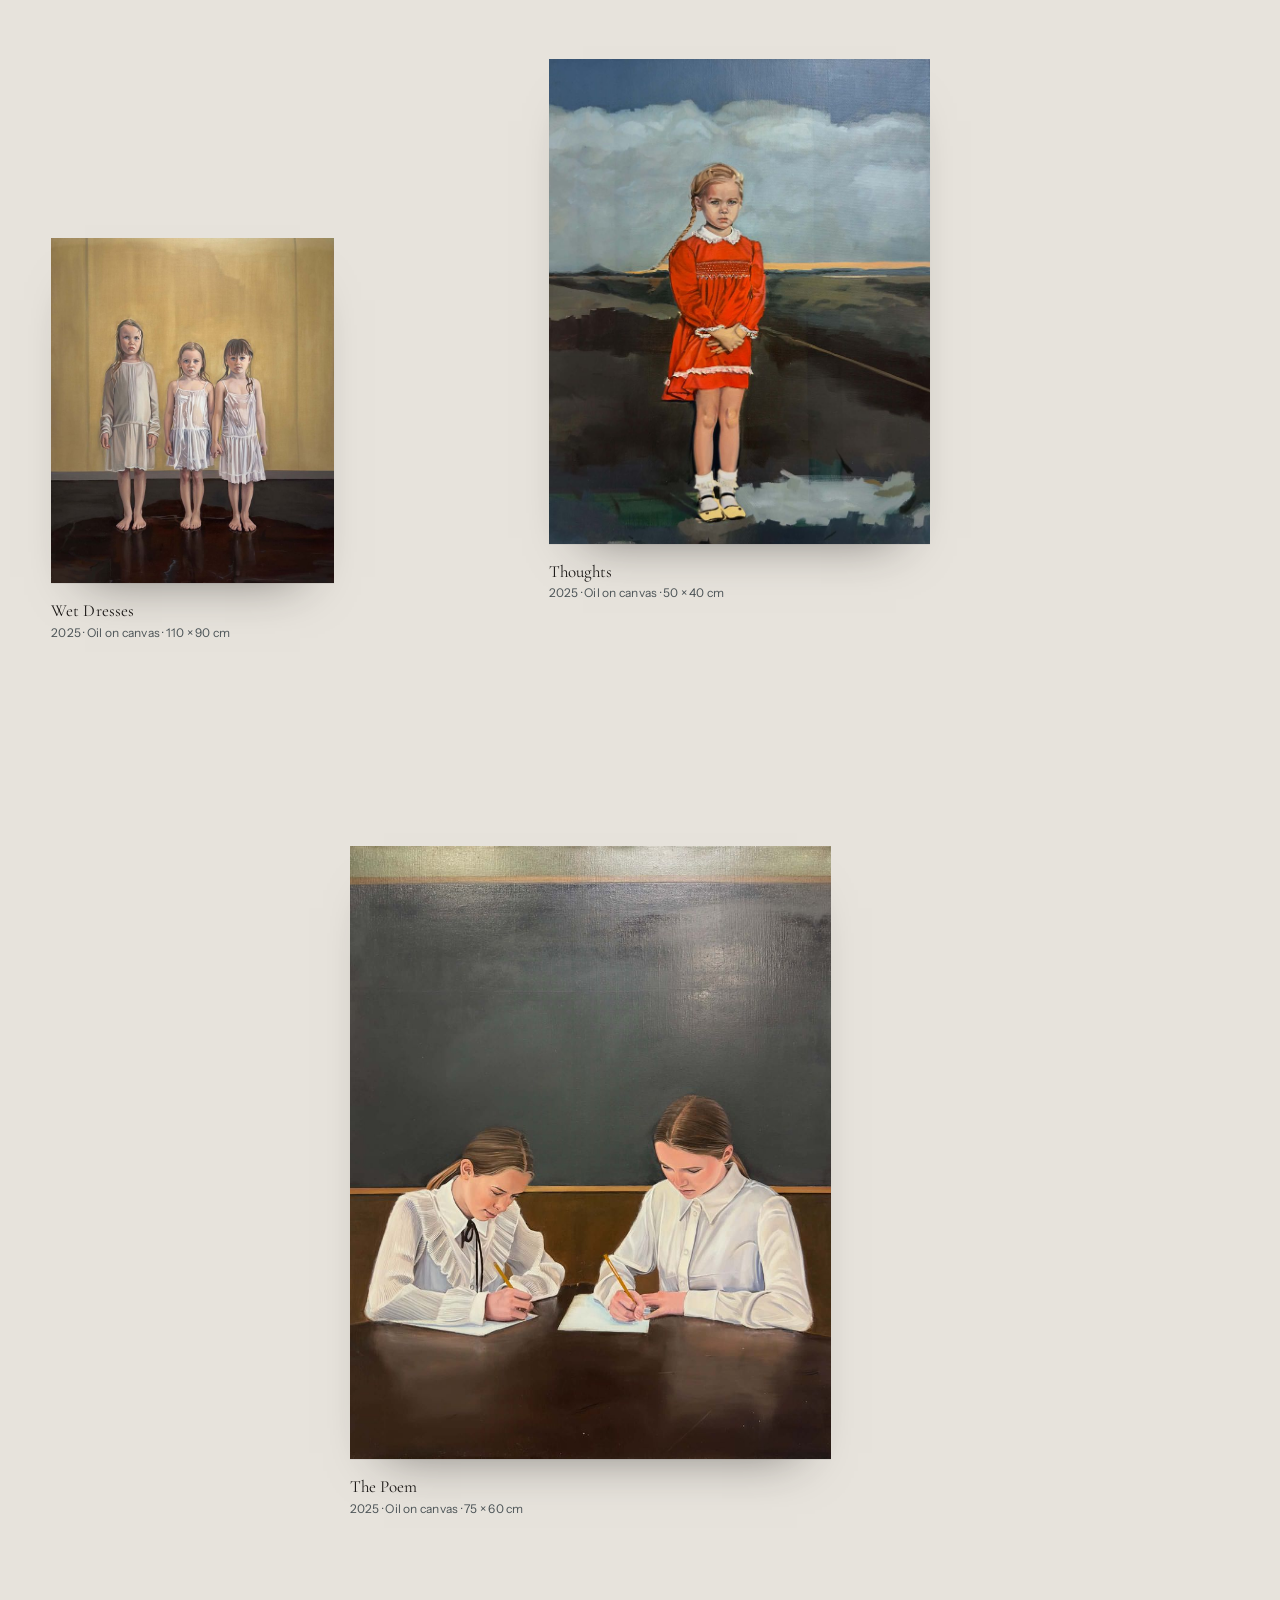
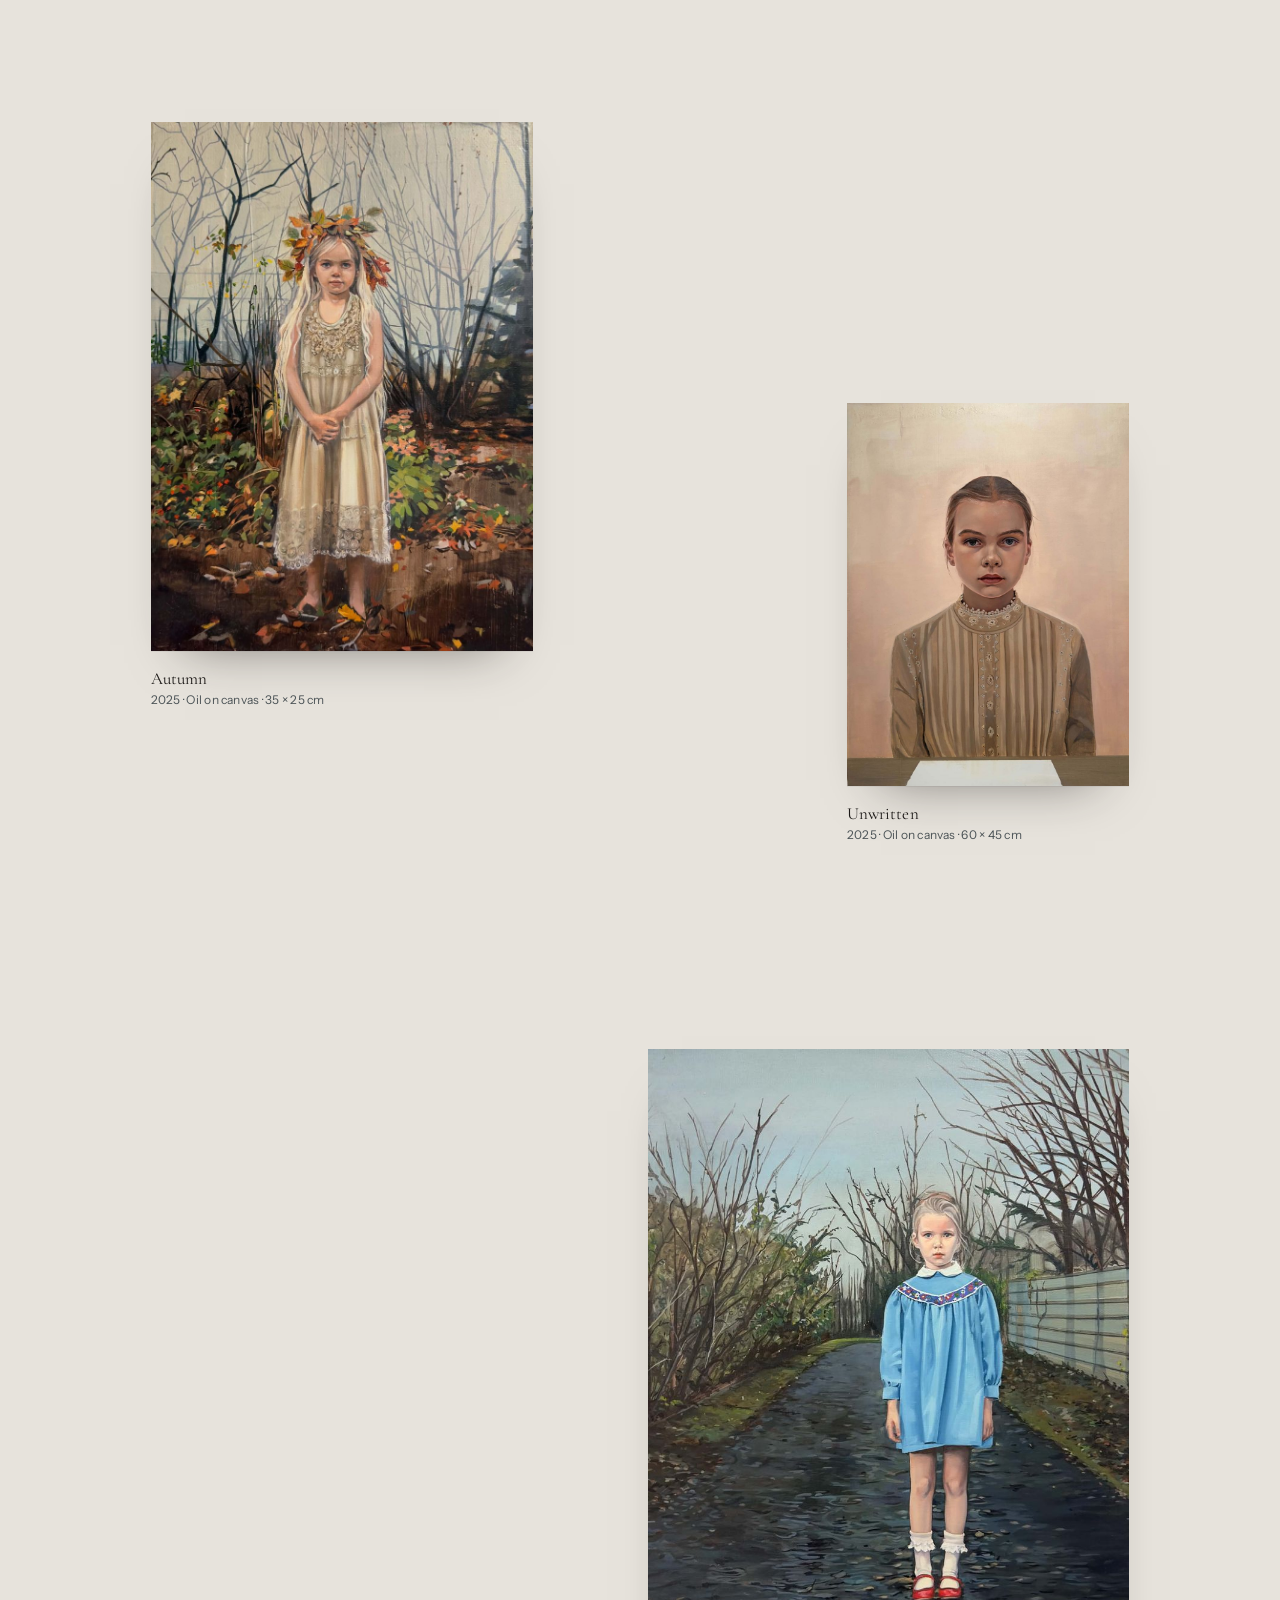
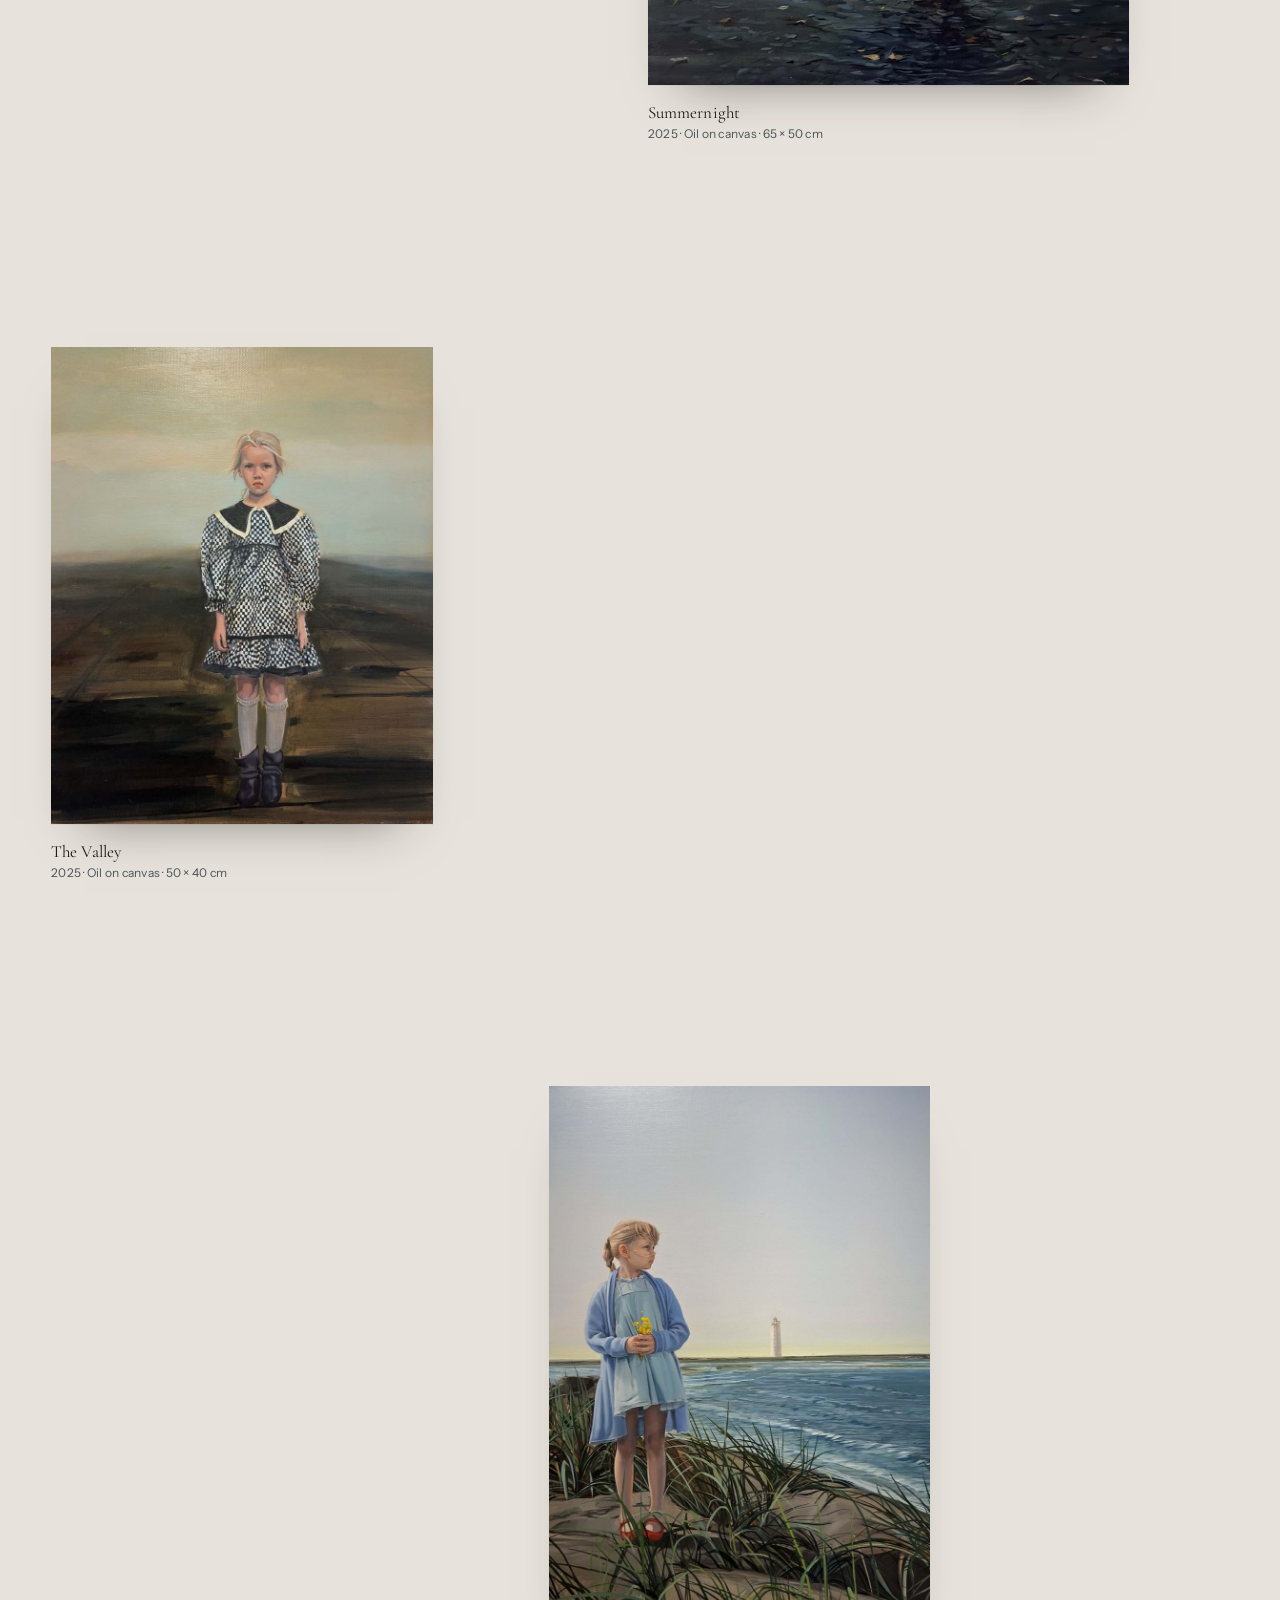
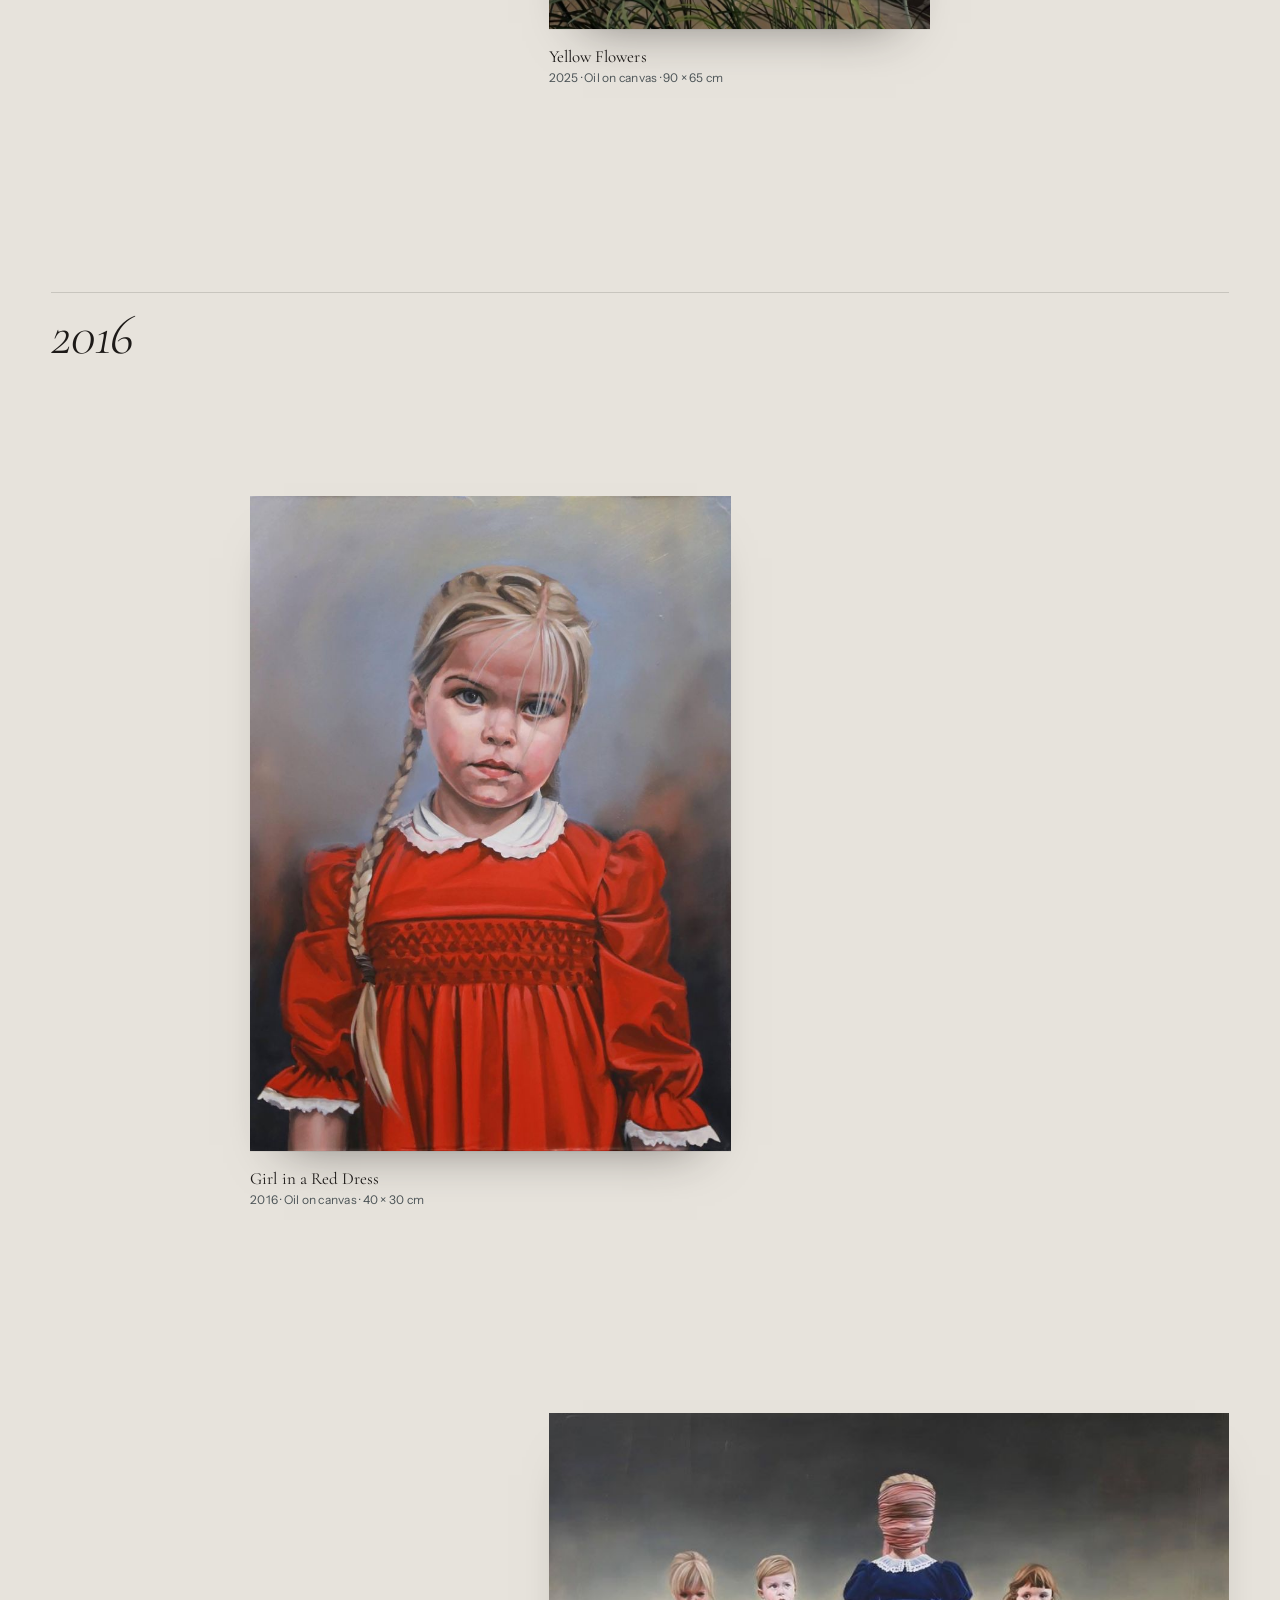
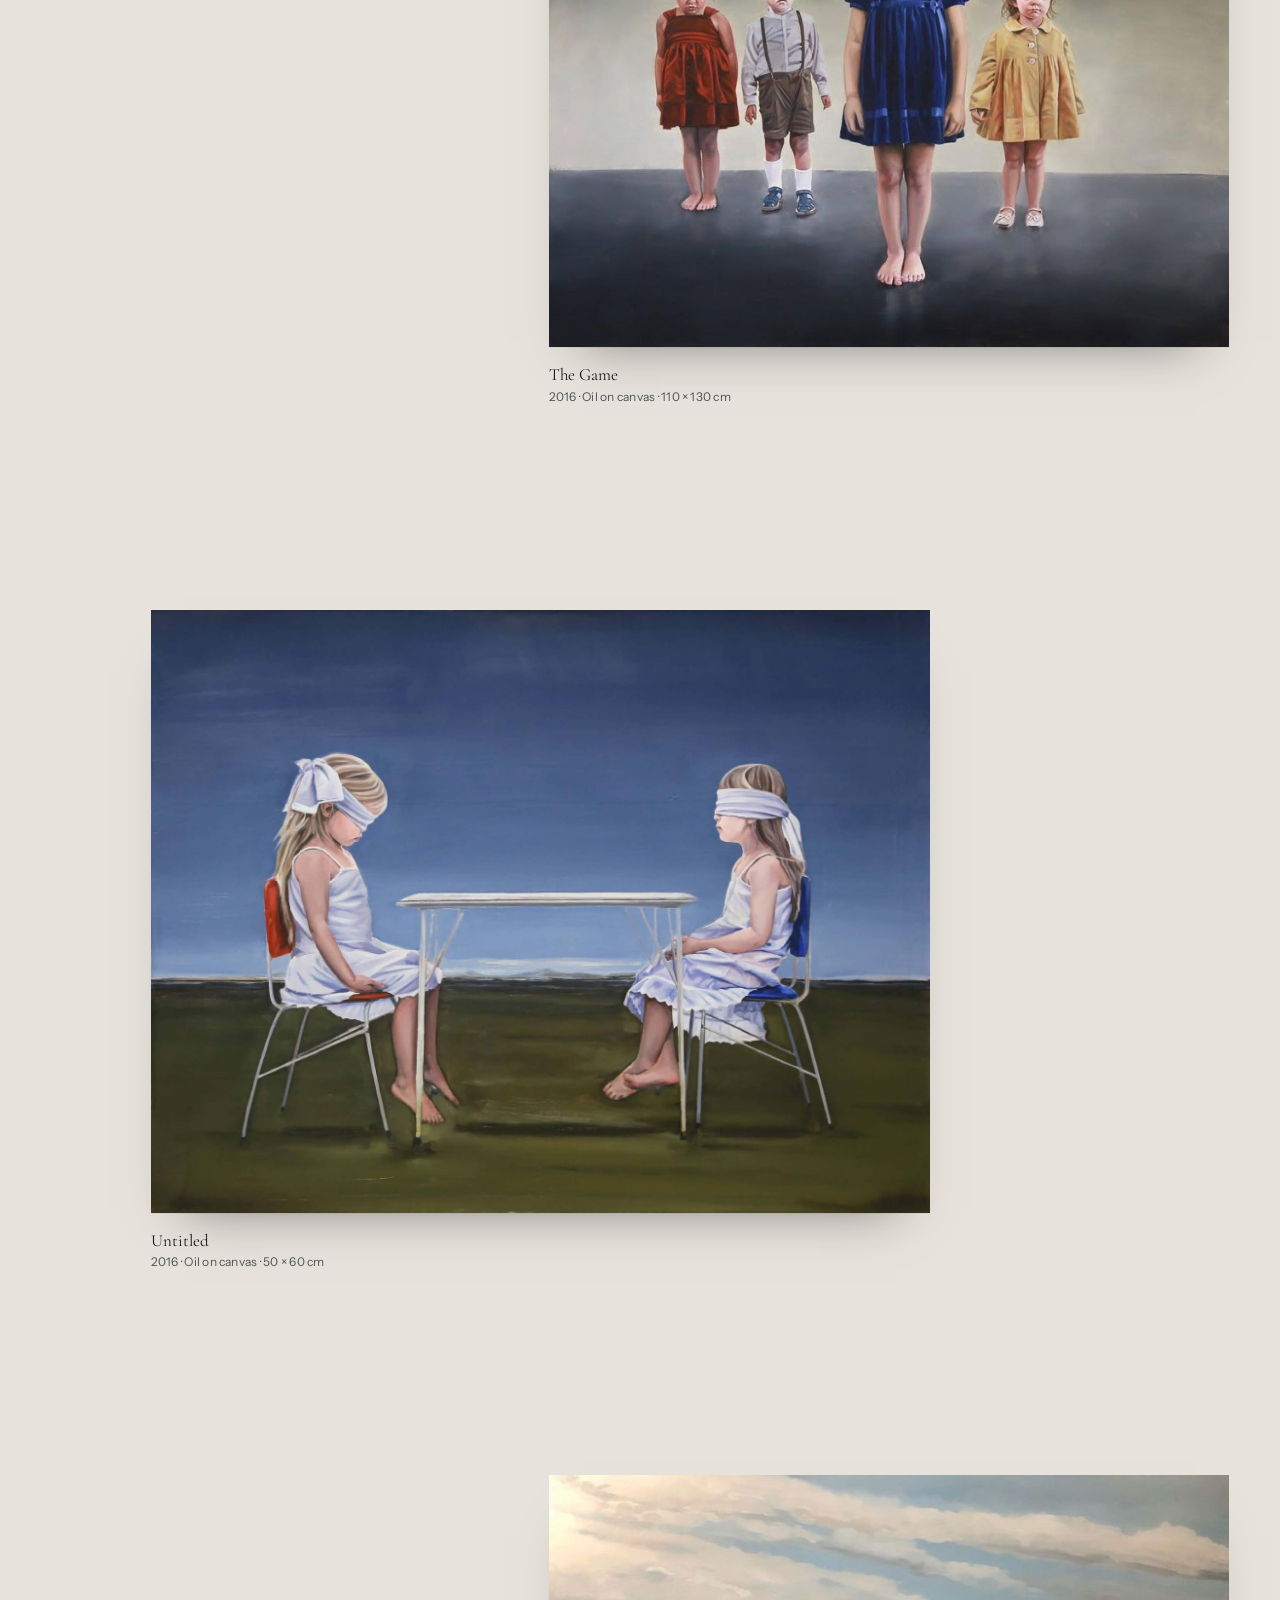
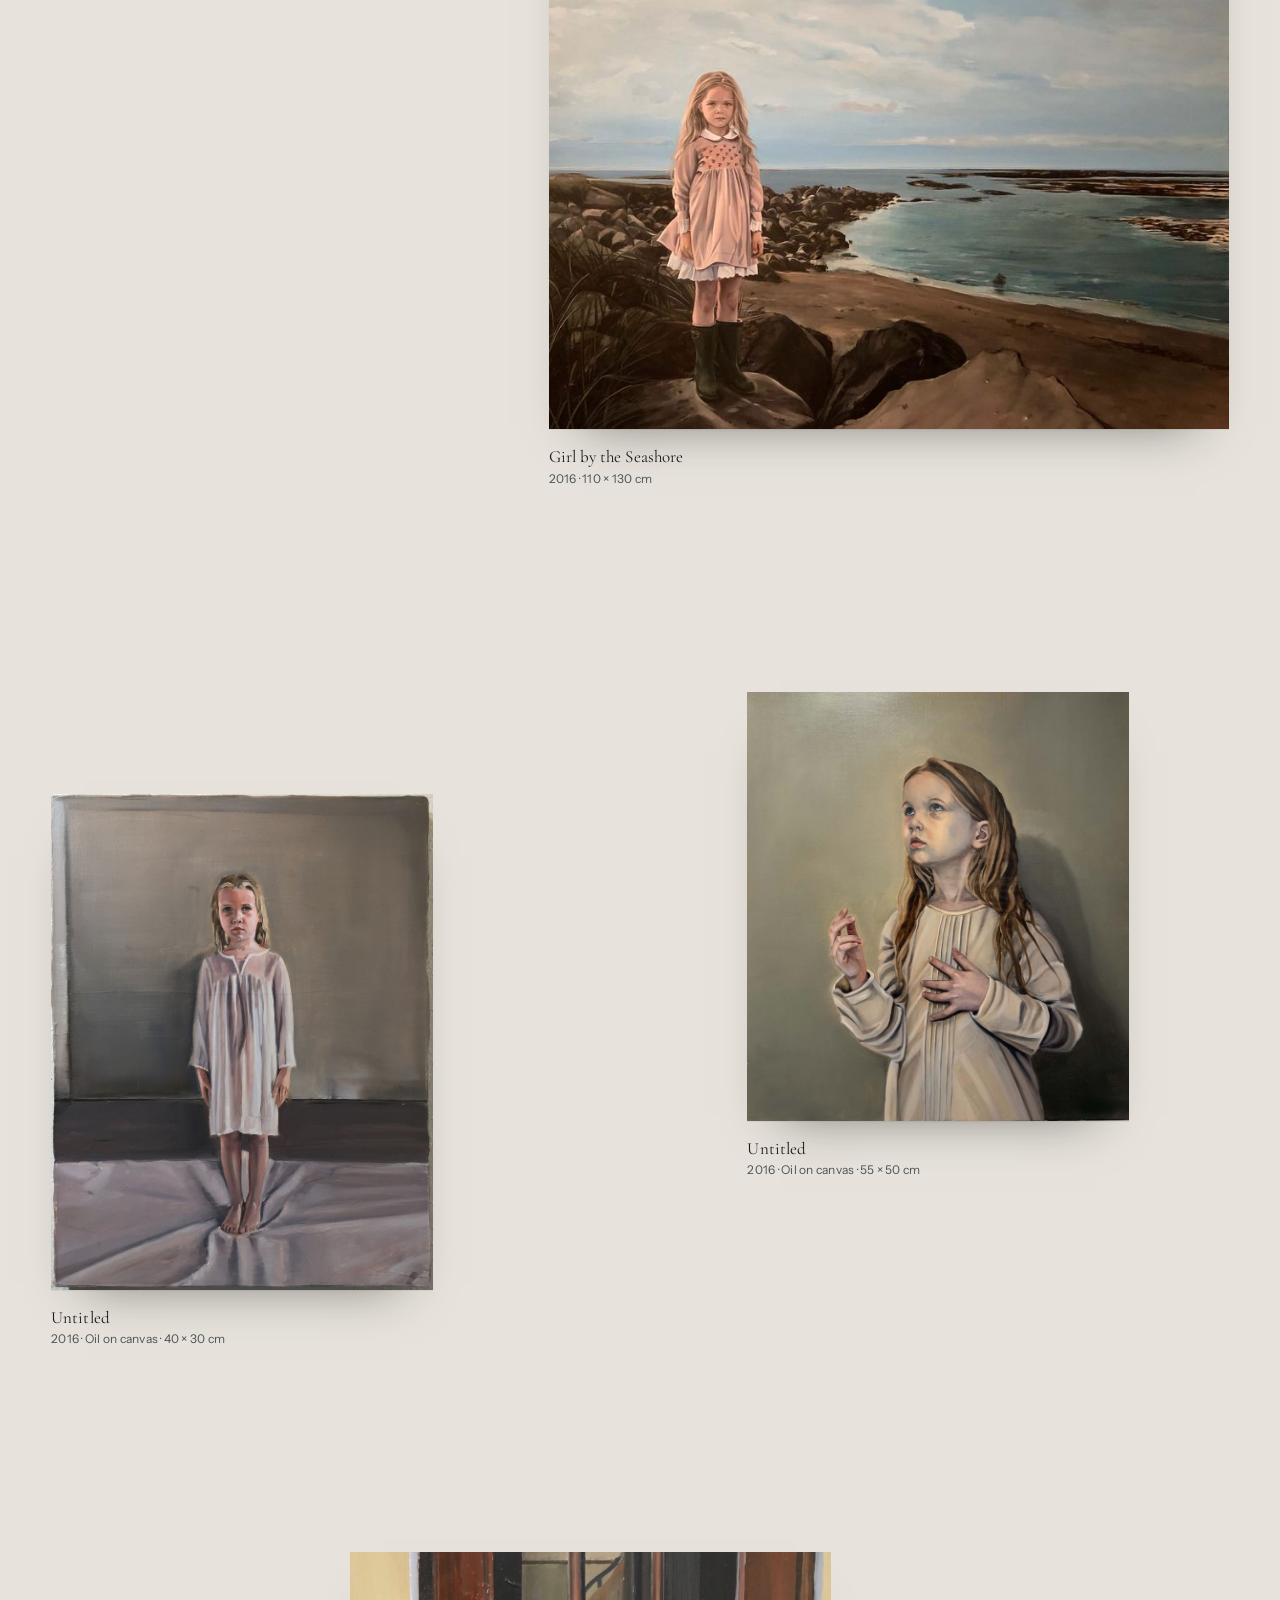
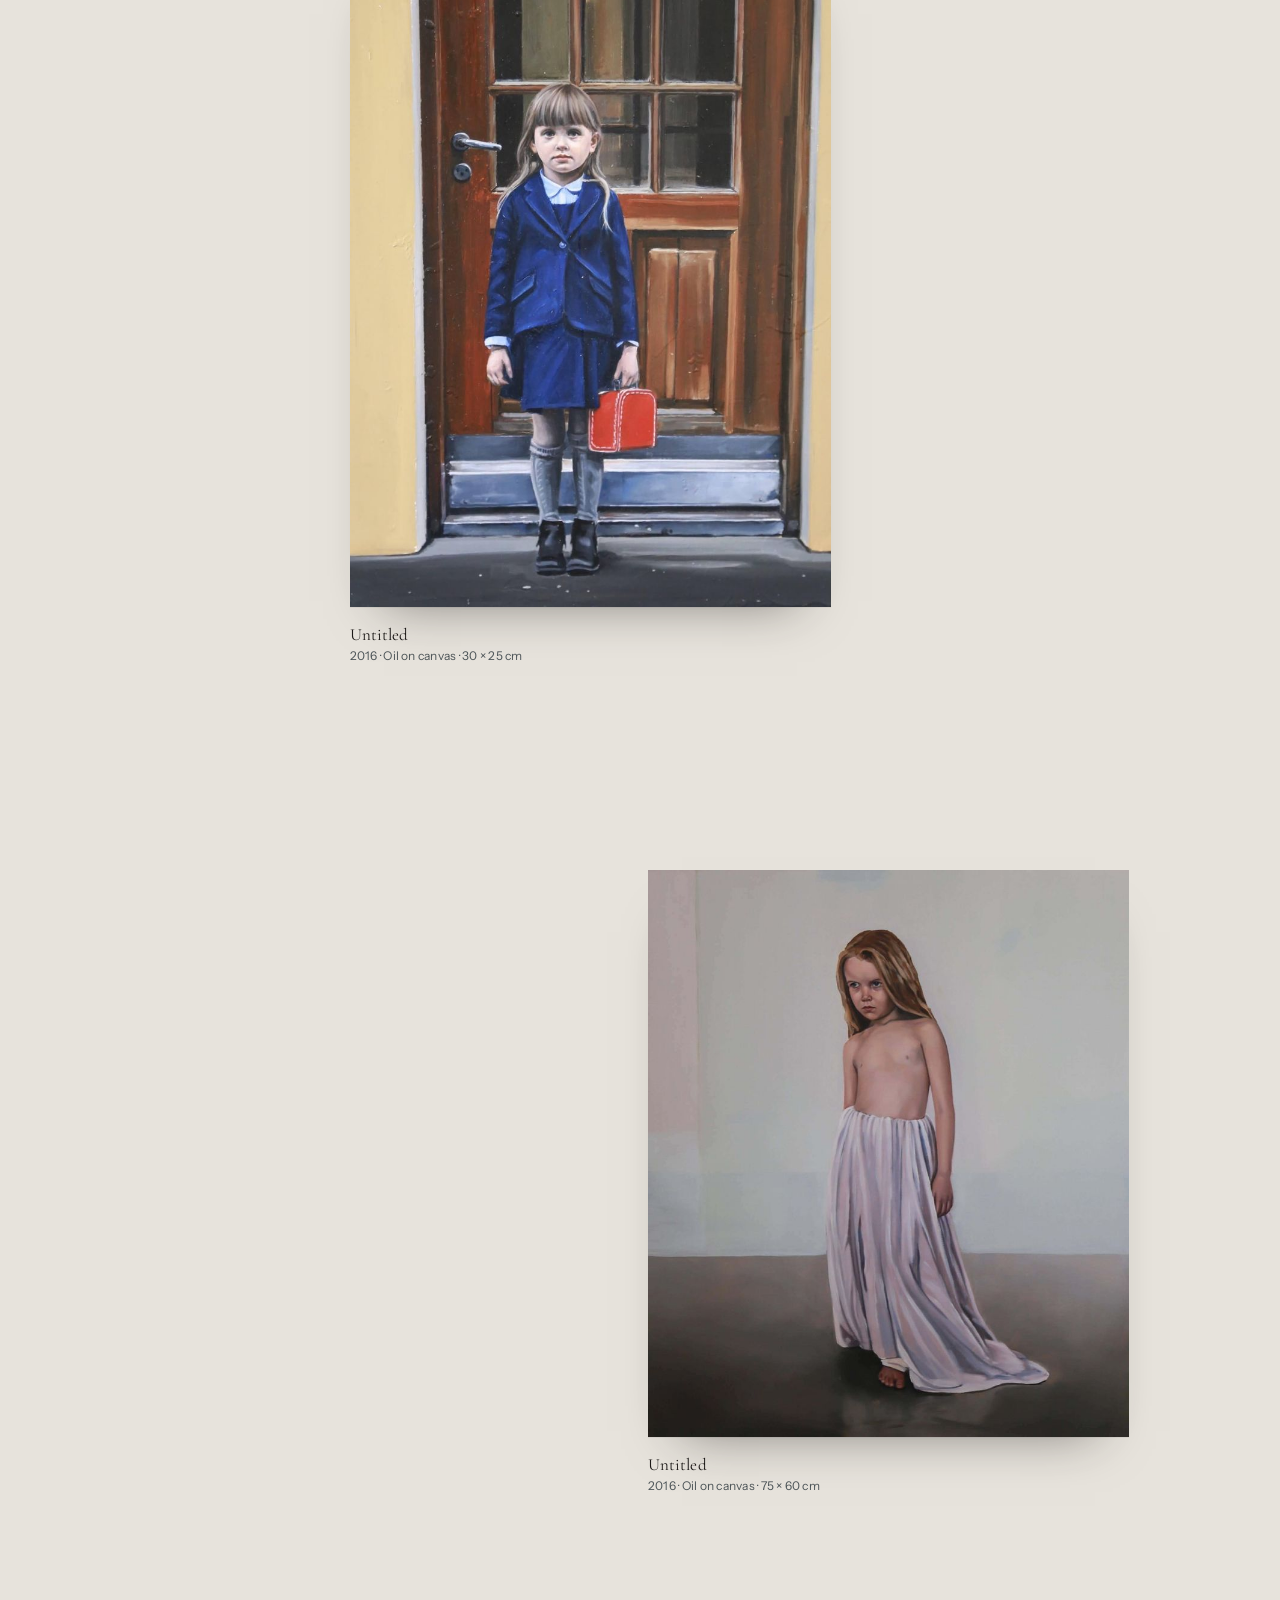
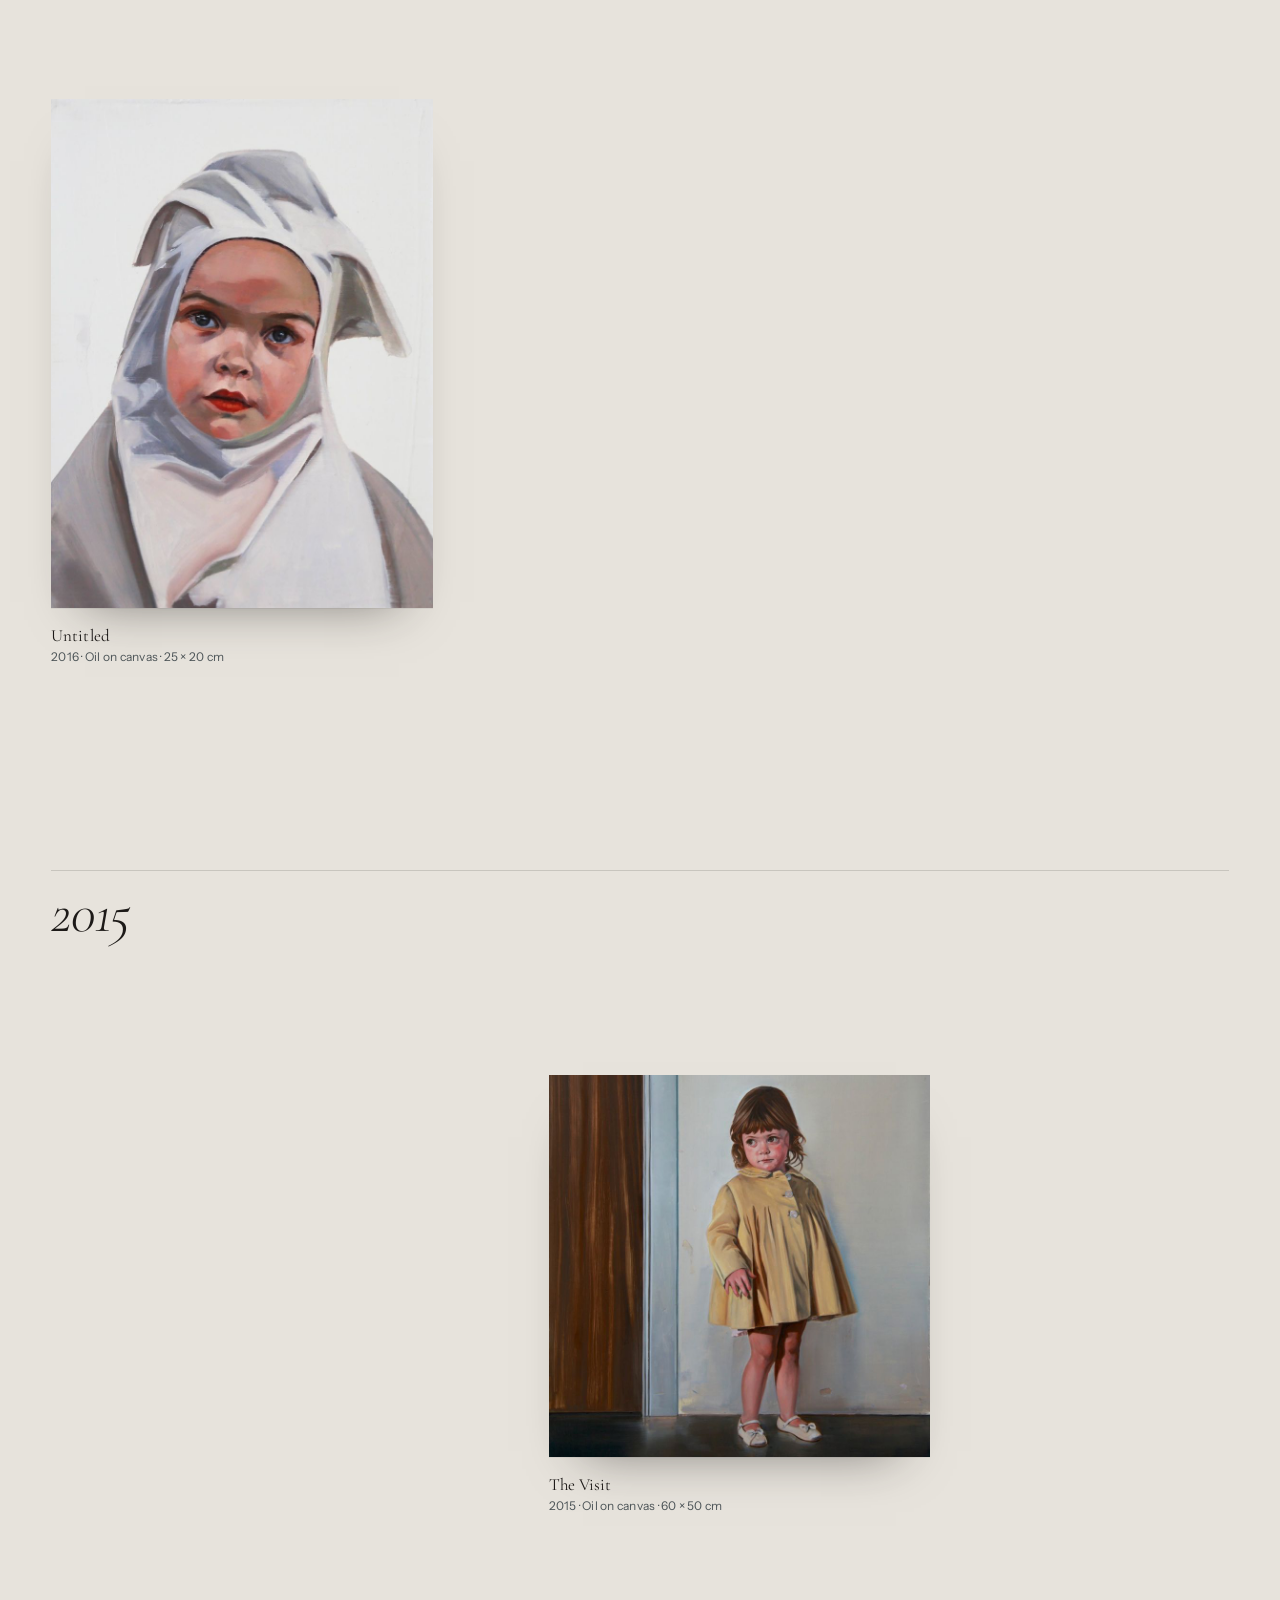
==== commit 9cc61632: "Add texts" ====
--- a/redesign/index.html
+++ b/redesign/index.html
@@ -23,6 +23,7 @@
     <nav class="bar__nav" aria-label="Main">
       <a href="#works">Works</a>
       <a href="#studio">Studio</a>
+      <a href="#texts">Texts</a>
       <a href="#contact">Contact</a>
     </nav>
   </header>
@@ -107,8 +108,8 @@
         <div class="cv__block">
           <h3>Solo exhibitions</h3>
           <ol>
-            <li><time>2028</time><span><i>Title to be announced</i>, DDProject Gallery, Italy <small>Upcoming</small></span></li>
-            <li><time>2025</time><span><i>Sotto un cielo immobile</i>, DDProject Gallery, Italy</span></li>
+            <li><time>2028</time><span><i>Title to be announced</i>, DDProject Gallery, Varese, Italy <small>Upcoming</small></span></li>
+            <li><time>2025</time><span><i>Sotto un cielo immobile</i>, DDProject Gallery, Varese, Italy</span></li>
             <li><time>2016</time><span><i>Doppia Visione</i>, Duet Gallery, Varese, Italy</span></li>
             <li><time>2014</time><span><i>Einsögn</i>, Listamenn Gallerí, Reykjavík</span></li>
             <li><time>2010</time><span><i>Malinconia</i>, Duet Gallery, Varese, Italy</span></li>
@@ -155,18 +156,104 @@
             <li><time>1998</time><span>Fjölbrautaskólinn í Breiðholti, Art Department</span></li>
           </ol>
 
+          <h3>Selected publications</h3>
+          <ol>
+            <li><time>2025</time><span><i>Sotto un cielo immobile</i>, exhibition catalogue, text by Linda Conconi, DDProject Gallery, Varese</span></li>
+            <li><time>2023</time><span><i>Sköpun bernskunnar 2015–2024</i>, exhibition catalogue, Akureyri Art Museum</span></li>
+            <li><time>2015</time><span><i>Kvennaveldið: konur og kynvitund</i>, exhibition catalogue, Reykjanes Art Museum</span></li>
+            <li><time>2015</time><span><i>Nýmálað / Just Painted</i>, exhibition catalogue, Reykjavík Art Museum</span></li>
+            <li><time>2007</time><span><i>Artinvestor 06/2007</i>, “Coole Kunst des Nordens”, Focus: Emerging Artists, Germany</span></li>
+            <li><time>2007</time><span><i>Kart og Kompass</i>, spring 2007, The Norwegian Seamen’s Church, New York</span></li>
+            <li><time>2007</time><span><i>Tvísýna</i>, exhibition catalogue, Reykjanes Art Museum</span></li>
+            <li><time>2006</time><span><i>Málverkið eftir 1980</i>, exhibition catalogue, National Gallery of Iceland</span></li>
+          </ol>
+
           <h3>Writing</h3>
           <ol>
             <li><time>2016</time><span><a href="resources/teirra-til-ad-gera-uppreisn-gegn.pdf" target="_blank" rel="noopener"><i>Þeirra til að gera uppreisn gegn</i></a> <small>PDF</small></span></li>
           </ol>
         </div>
       </div>
+    </section>
+
+    <!-- ——— Texts ——— -->
+    <section class="texts" id="texts" aria-labelledby="texts-h">
+      <div class="section-head">
+        <p class="section-no">III</p>
+        <h2 id="texts-h">Texts</h2>
+      </div>
+
+      <blockquote class="pull">
+        <p>“Her art is best described as poetically realistic: rooted in reality, yet at the same time soaked in emotion and imagination.”</p>
+        <cite>Linda Conconi</cite>
+      </blockquote>
+
+      <article class="essay" aria-labelledby="essay-1">
+        <header class="essay__head">
+          <h3 id="essay-1"><i>Sotto un cielo immobile</i></h3>
+          <p class="essay__by">Linda Conconi</p>
+          <p class="essay__src">Exhibition catalogue, DDProject Gallery, Varese, 2025</p>
+        </header>
+        <div class="essay__body">
+          <p>This exhibition invites us to step into the intimate and evocative world of an artist whose portraits are not merely representations, but profound personal reflections of the emotional and cultural landscape she inhabits. Through each canvas, we are offered a glimpse into her life experience, woven together with quiet intensity. It is a world shaped by memory, identity, and a profound connection to the territory, where art becomes a mirror of life and feeling.</p>
+          <p>Her process does not begin with brushstrokes, but with photographs: she takes the images herself and chooses the clothing as well as the props, thus shaping the scene with precise intention.</p>
+          <details>
+            <summary><span class="more">Read the full text</span><span class="less">Show less</span></summary>
+            <p>Her subjects are real children: her own, those of friends and family, neighbors from her own community, who are portrayed with a sense of calm introspection. Never posed or theatrical, but captured in moments of stillness and subtle emotion. Never generic representations of childhood, but rather intimate glimpses into lives she deeply knows.</p>
+            <p>The settings in her paintings often blend reality with imagination. While some backgrounds are entirely fictional, others are drawn from real places—her garden, her home, the sea nearby. The key being not to rigidly reproduce a location, but an emotional truth.</p>
+            <p>She paints places she knows and loves, sometimes altering them to fit the mood of the work. There is no contradiction here: even when transformed, these spaces remain rooted in her actual experience. Her bond with them is palpable.</p>
+            <p>Depicting little girls is a choice she connects to the purity and innocence of childhood. She affirms it might well be the unconscious result of being a female who was lucky enough to grow up surrounded by strong women.</p>
+            <p>Her artistic journey began at a young age. She happened to discover her father’s abandoned paintings in the attic and hence learned he had once dreamed of becoming an artist himself. A revelation that deeply affected her.</p>
+            <p>In a way, ever since she was a child, she felt urged to commit to art—not just as passion, but perhaps also as a form of redemption, a way of pursuing a dream that had been set aside.</p>
+            <p>Her grandmothers played a crucial role too, taking her to galleries and introducing her to the works of Icelandic masters. Their influence, along with the poetry (Jónas Hallgrímsson and Davíð Stefánsson frá Fagraskógi) and literature (Halldór Laxness, Gunnar Gunnarsson and Knut Hamsun) of her homeland, shaped her sensibility and anchored her vision.</p>
+            <p>One of her grandmothers once told her she was “born old”, as she was a child with deep sensitivity and a strong connection to family and territory. These values are her compass, in life and in art.</p>
+            <p>The fact of having her first child at a young age kept her close to home, and this rootedness is reflected in her art.</p>
+            <p>The connection to the territory is an integral part of her identity as a Nordic artist. In fact, like many of them, she is profoundly attached to her cultural and geographic heritage. Like Edvard Munch or Odd Nerdrum, she draws strength from them.</p>
+            <p>Her studio is in her home, and her creative process is slow, intuitive, and intensely tied to her surroundings. While some paintings develop quickly, others are set aside for months or years before she gets back to them. The rhythm of her works mirrors the rhythms of her life.</p>
+            <p>Her paintings are not created with a destination in mind. They are not made to be gifted or exhibited. They exist because they must, because they are the result of a life lived with intensity, reflection and love. In painting her children, she learns from them. Just as she learns more profoundly about them.</p>
+            <p>Each canvas is a dialogue, a discovery, a mirror.</p>
+            <p>Her art is best described as poetically realistic: rooted in reality, yet at the same time soaked in emotion and imagination. We come across a world we are invited to enter, not to merely observe, but to actually—thoroughly—feel.</p>
+          </details>
+          <details lang="it" class="essay__alt">
+            <summary><span class="more">Testo originale in italiano</span><span class="less">Chiudi</span></summary>
+            <p>Questa mostra ci invita a entrare nel mondo intimo ed evocativo di un’artista i cui ritratti non sono semplici rappresentazioni, ma profonde riflessioni personali sul paesaggio emotivo e culturale che ella abita. Attraverso ogni tela, ci viene offerto uno sguardo sulla sua esperienza di vita, intessuta con quieta intensità. È un mondo plasmato dalla memoria, dall’identità e da una profonda connessione con il territorio, dove l’arte diventa specchio della vita e del sentimento.</p>
+            <p>Il suo processo non inizia con i pennelli, ma con le fotografie: è lei stessa a scattarle, scegliendo con cura gli abiti e gli oggetti di scena, costruendo così la composizione con precisa intenzione. I suoi soggetti sono bambini reali: i propri figli, quelli di amici e familiari, i vicini della sua comunità, ritratti con un senso di calma e introspezione. Mai in posa o teatrali, ma colti in momenti di quiete e di sottile emozione. Non rappresentazioni generiche dell’infanzia, bensì intime rivelazioni di vite che conosce a fondo.</p>
+            <p>Gli sfondi dei suoi dipinti spesso fondono realtà e immaginazione. Alcuni sono interamente frutto della fantasia, altri tratti da luoghi reali — il suo giardino, la sua casa, il mare. L’obiettivo non è riprodurre rigidamente un luogo, ma esprimerne una verità emotiva. Dipinge luoghi che conosce e ama, talvolta modificandoli per adattarli all’atmosfera dell’opera. Non vi è contraddizione: anche quando trasformati, questi spazi restano radicati nella sua esperienza reale. Il suo legame con essi è palpabile.</p>
+            <p>La scelta di raffigurare per lo più bambine è legata, per lei, alla purezza e all’innocenza dell’infanzia. Afferma che potrebbe essere il risultato dell’inconscio dell’essere una donna cresciuta in mezzo a figure femminili forti.</p>
+            <p>Il suo percorso artistico è iniziato in giovane età. Scoprì per caso, nella soffitta di casa, alcuni quadri abbandonati del padre e apprese così che anche lui, un tempo, aveva sognato di diventare artista. Una rivelazione che la segnò profondamente. In un certo senso, sin da bambina sentì l’urgenza di dedicarsi all’arte — non solo come passione, ma forse anche come forma di riscatto, un modo per portare avanti un sogno rimasto sospeso.</p>
+            <p>Anche le nonne ebbero un ruolo fondamentale, portandola a visitare gallerie e introducendola alle opere dei maestri islandesi. La loro influenza, insieme alla poesia (di Jónas Hallgrímsson e Davíð Stefánsson frá Fagraskógi) e alla letteratura (di Halldór Laxness, Gunnar Gunnarsson e Knut Hamsun) della sua terra, ha plasmato la sua sensibilità e ancorato la sua visione. Una di loro le disse un giorno che era “nata vecchia”, per la profonda sensibilità e il forte legame con la famiglia e il territorio che già da bambina la caratterizzavano. Questi valori sono la sua bussola, nella vita e nell’arte.</p>
+            <p>Il fatto di aver avuto il suo primo figlio in giovane età l’ha mantenuta vicina a casa, e questo radicamento si riflette profondamente nella sua arte. Il legame con il territorio è parte integrante della sua identità di artista nordica. Come molti suoi conterranei, è profondamente legata al proprio patrimonio culturale e geografico. Come Edvard Munch o Odd Nerdrum, da esso trae forza.</p>
+            <p>Il suo studio si trova in casa, e il suo processo creativo è lento, intuitivo e intensamente connesso all’ambiente che la circonda. Alcuni dipinti prendono forma rapidamente; altri vengono accantonati per mesi o anni prima di essere ripresi. Il ritmo delle sue opere rispecchia il ritmo della sua vita.</p>
+            <p>I suoi quadri non nascono con una destinazione precisa. Non sono pensati per essere donati o esposti. Esistono perché devono esistere — perché sono il risultato di una vita vissuta con intensità, riflessione e amore. Dipinge i propri figli e, nel farlo, impara da loro. E, al tempo stesso, li conosce più a fondo. Ogni tela è un dialogo, una scoperta, uno specchio.</p>
+            <p>La sua arte può essere descritta come poeticamente realistica: radicata nella realtà, eppure intrisa di emozione e immaginazione. Ci troviamo di fronte a un mondo nel quale siamo invitati a entrare — non solo per osservare, ma per sentire davvero, profondamente.</p>
+          </details>
+        </div>
+      </article>
+
+      <article class="essay" aria-labelledby="essay-2" lang="is">
+        <header class="essay__head">
+          <h3 id="essay-2"><i>Af djúpvisku barnsins</i></h3>
+          <p class="essay__sub">Nokkur orð um myndlist Hlaðgerðar Írisar Björnsdóttur</p>
+          <p class="essay__by">Aðalsteinn Ingólfsson</p>
+          <p class="essay__src" lang="en">In Icelandic</p>
+        </header>
+        <div class="essay__body">
+          <p>Nú þegar listakonan Hlaðgerður Íris Björnsdóttir hefur fest sig rækilega í sessi fyrir nákvæmlegar myndir sínar af börnum og unglingum er ekki úr vegi að grennslast stuttlega fyrir um myndlistarlegar rætur hennar og markmið. Sérstaða hennar í íslensku myndlistarlífi er allnokkur, því telja má á fingrum annarrar handar þá listamenn okkar sem rækja trúnað við ljósmyndatengt raunsæi. Og þeir sem það gera eiga óneitanlega á brattann að sækja í nýjungasæknu myndlistarsamfélaginu. Að auki er Hlaðgerður Íris ein á báti þegar kemur að því að virkja veröld og hugarheim barna til að koma á framfæri listrænum viðhorfum sínum.</p>
+          <details>
+            <summary><span class="more">Lesa allan textann</span><span class="less">Loka</span></summary>
+            <p>Listakonan stendur líka á skjön við myndlistarhefðina í landinu, bæði hvað snertir myndefni sitt og verklag. Óslitið raunsæið sem hún er fulltrúi fyrir er án fordæmis hér. Hins vegar er lærdómsríkt að skoða barnamyndir hennar í ákveðnu íslensku samhengi, nefnilega út frá vinsælum barnaportrettum Gunnlaugs Blöndal annars vegar, hins vegar út frá vatnslitamyndunum af börnum sem Barbara Árnason hóf að gera sér til lífsviðurværis um og eftir 1940. Í báðum tilfellum er sakleysi barnsins til umfjöllunar, rétt eins og hjá Hlaðgerði Íris.</p>
+            <p>Tvennt er það hins vegar sem er öðruvísi við olíumálverkin af börnum sem Hlaðgerður Íris hefur sérhæft sig í. Öfugt við fyrirmyndir Gunnlaugs og Barböru eru börn hennar ekki nafngreind og þar með ekki hluti af persónugalleríi ákveðinna fjölskyldna. Sem léttir af listakonunni margvíslegum væntingum aðstandenda. Annað er það, að í myndum hennar af börnum stöndum við andspænis meiru en einskæru sakleysinu. Að því leyti eru myndir hennar framlengingar markverðrar tilhneigingar í tuttugustu aldar myndlist úti í Evrópu, nefnilega að gera barnið – og hið barnslega í víðasta skilningi – að fulltrúa fyrir hrein, ómenguð og fölskvalaus lífsgildi, og tefla þeim í framhaldinu gegn siðmenningu sem hefur spillst og tapað áttum. Þannig birtast börn og hið barnslega í þýska og austurríska expressjónismanum, í COBRA-myndlistinni og uppgjöri alþjóðlegra myndlistarmanna við brjálsemi síðari heimstyrjaldar.</p>
+            <p>Af börnunum í myndum Hlaðgerðar Írisar stafar sannarlega sakleysið, en einnig djúp og ævaforn tilvistarleg vitneskja. Sérhvert þessara barna er (oftast) eitt á báti, og í einsemd sinni horfist það svo einarðlega í augu við áhorfandann að honum þykir nóg um, þykir sem flett hafi verið ofan af leyndustu kenndum hans. Sá sem þetta skrifar hefur nokkrum sinnum hengt upp myndir listakonunnar á almannafæri, og jafn oft verið beðinn um að færa þær til, þar sem fólkinu sem umgekkst þær daglega þótti þær of „óþægilegar“, þ.e. of áleitnar og krefjandi.</p>
+            <p>Þróunin í myndlist Hlaðgerðar Írisar hefur verið í átt til æ fágaðri tækni annars vegar – vald hennar yfir miðli sínum er nú næsta sjaldgæft, a.m.k. ef horft er til norrænnar myndlistar – hins vegar gerast barnamyndir hennar ívið innhverfari. Augu barna hennar beinast nú ekki alfarið að okkur áhorfendum, oftar en ekki líta þau til einhvers í næsta umhverfi, eða þá inn á við, samanber andlit með lokuð augu eða jafnvel dulur fyrir „sálarspeglinum.“</p>
+          </details>
+        </div>
+      </article>
     </section>
 
     <!-- ——— Contact ——— -->
     <section class="contact" id="contact" aria-labelledby="contact-h">
       <div class="section-head">
-        <p class="section-no">III</p>
+        <p class="section-no">IV</p>
         <h2 id="contact-h">Contact</h2>
       </div>
 
--- a/redesign/assets/style.css
+++ b/redesign/assets/style.css
@@ -238,6 +238,46 @@
 .cv a { border-bottom: 1px solid var(--raudur); }
 .cv a:hover { color: var(--raudur); }
 .cv small { font-size: 10px; letter-spacing: .14em; color: var(--ink-2); margin-left: 4px; }
+
+/* ——— Texts ——— */
+.texts { padding-top: clamp(60px, 8vw, 120px); padding-bottom: clamp(40px, 6vw, 80px); }
+.pull { margin: 0 var(--gutter) clamp(80px, 12vw, 170px); padding-left: calc((100% - 2 * var(--gutter)) / 12); max-width: 1100px; }
+.pull p { margin: 0; font: 300 italic clamp(1.7rem, 3.6vw, 3.2rem)/1.15 var(--serif); letter-spacing: -.01em; text-wrap: balance; }
+.pull cite { display: block; margin-top: 22px; font: 500 11px/1 var(--sans); letter-spacing: .16em; text-transform: uppercase; font-style: normal; color: var(--ink-2); }
+.pull cite::before { content: ""; display: inline-block; width: 7px; height: 7px; border-radius: 50%; background: var(--raudur); margin-right: 10px; vertical-align: 1px; }
+.essay {
+  display: grid; grid-template-columns: repeat(12, 1fr); column-gap: 16px;
+  padding: 36px var(--gutter) 0; margin: 0 var(--gutter) clamp(70px, 10vw, 130px);
+  padding-inline: 0; border-top: 1px solid var(--line);
+}
+.essay__head { grid-column: 2 / span 3; }
+.essay__head h3 { margin: 0 0 14px; font: 400 clamp(1.5rem, 2.4vw, 2.1rem)/1.1 var(--serif); }
+.essay__sub { margin: -6px 0 14px; font: italic 400 17px/1.3 var(--serif); color: var(--ink-2); }
+.essay__by { margin: 0; font: 500 11px/1.4 var(--sans); letter-spacing: .16em; text-transform: uppercase; }
+.essay__src { margin: 6px 0 0; font-size: 12.5px; color: var(--ink-2); }
+.essay__body { grid-column: 6 / span 6; max-width: 62ch; font: 400 18.5px/1.62 var(--serif); }
+.essay__body p { margin: 0 0 1.05em; hanging-punctuation: first; }
+.essay__body > p:first-child::first-letter { font-size: 1.05em; }
+.essay details { margin: 0; }
+.essay details[open] { margin-bottom: 1.2em; }
+.essay summary {
+  list-style: none; cursor: pointer; width: fit-content; margin: 6px 0 18px;
+  font: 500 11px/1 var(--sans); letter-spacing: .16em; text-transform: uppercase; color: var(--ink-2);
+  padding-bottom: 5px; border-bottom: 1px solid var(--raudur); transition: color .3s;
+}
+.essay summary::-webkit-details-marker { display: none; }
+.essay summary:hover { color: var(--raudur); }
+.essay details .less, .essay details[open] > summary .more { display: none; }
+.essay details[open] > summary .less { display: inline; }
+.essay details[open] > summary { order: 2; }
+.essay__alt { margin-top: 8px !important; }
+.essay__alt[open] p { color: var(--ink-2); }
+@media (max-width: 900px) {
+  .pull { padding-left: 0; }
+  .essay__head, .essay__body { grid-column: 1 / -1; }
+  .essay__head { margin-bottom: 28px; }
+  .essay__body { font-size: 17.5px; }
+}
 
 /* ——— Contact ——— */
 .contact { padding-top: clamp(60px, 8vw, 120px); padding-bottom: clamp(80px, 12vw, 160px); }
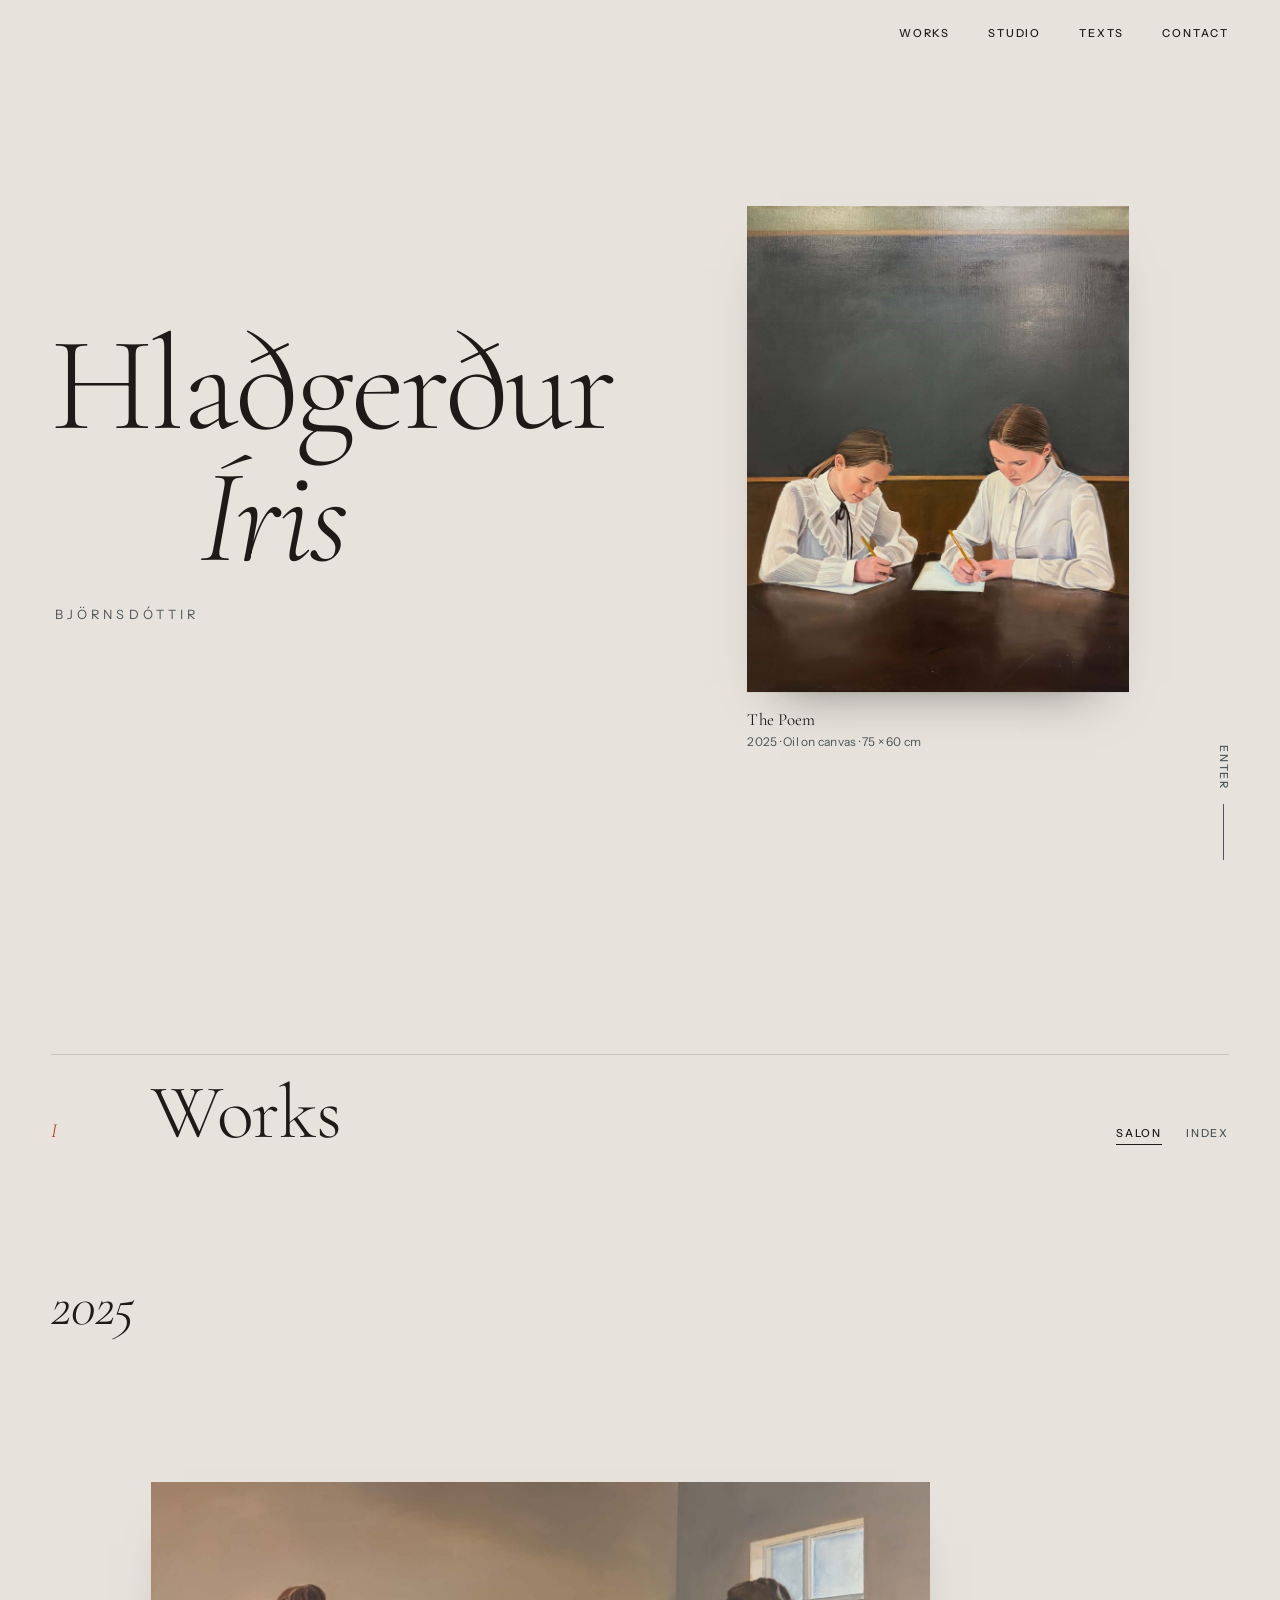
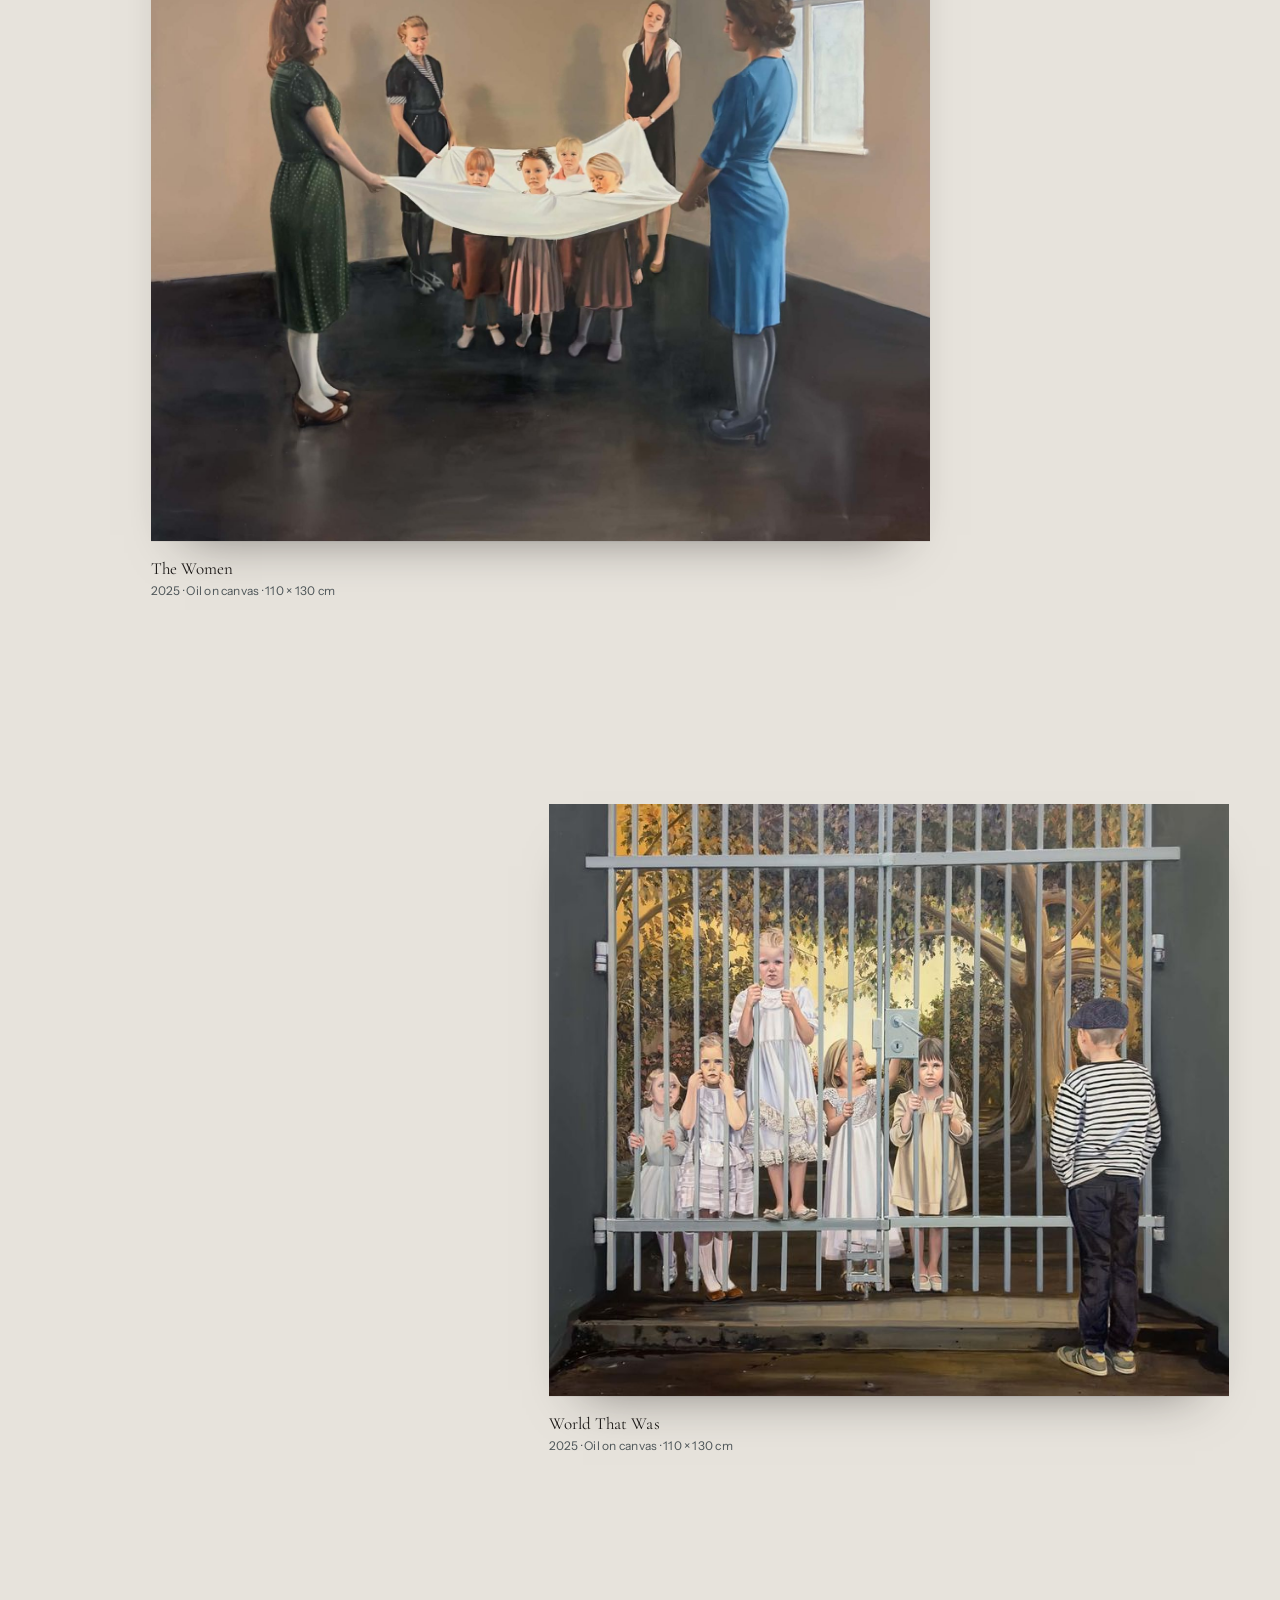
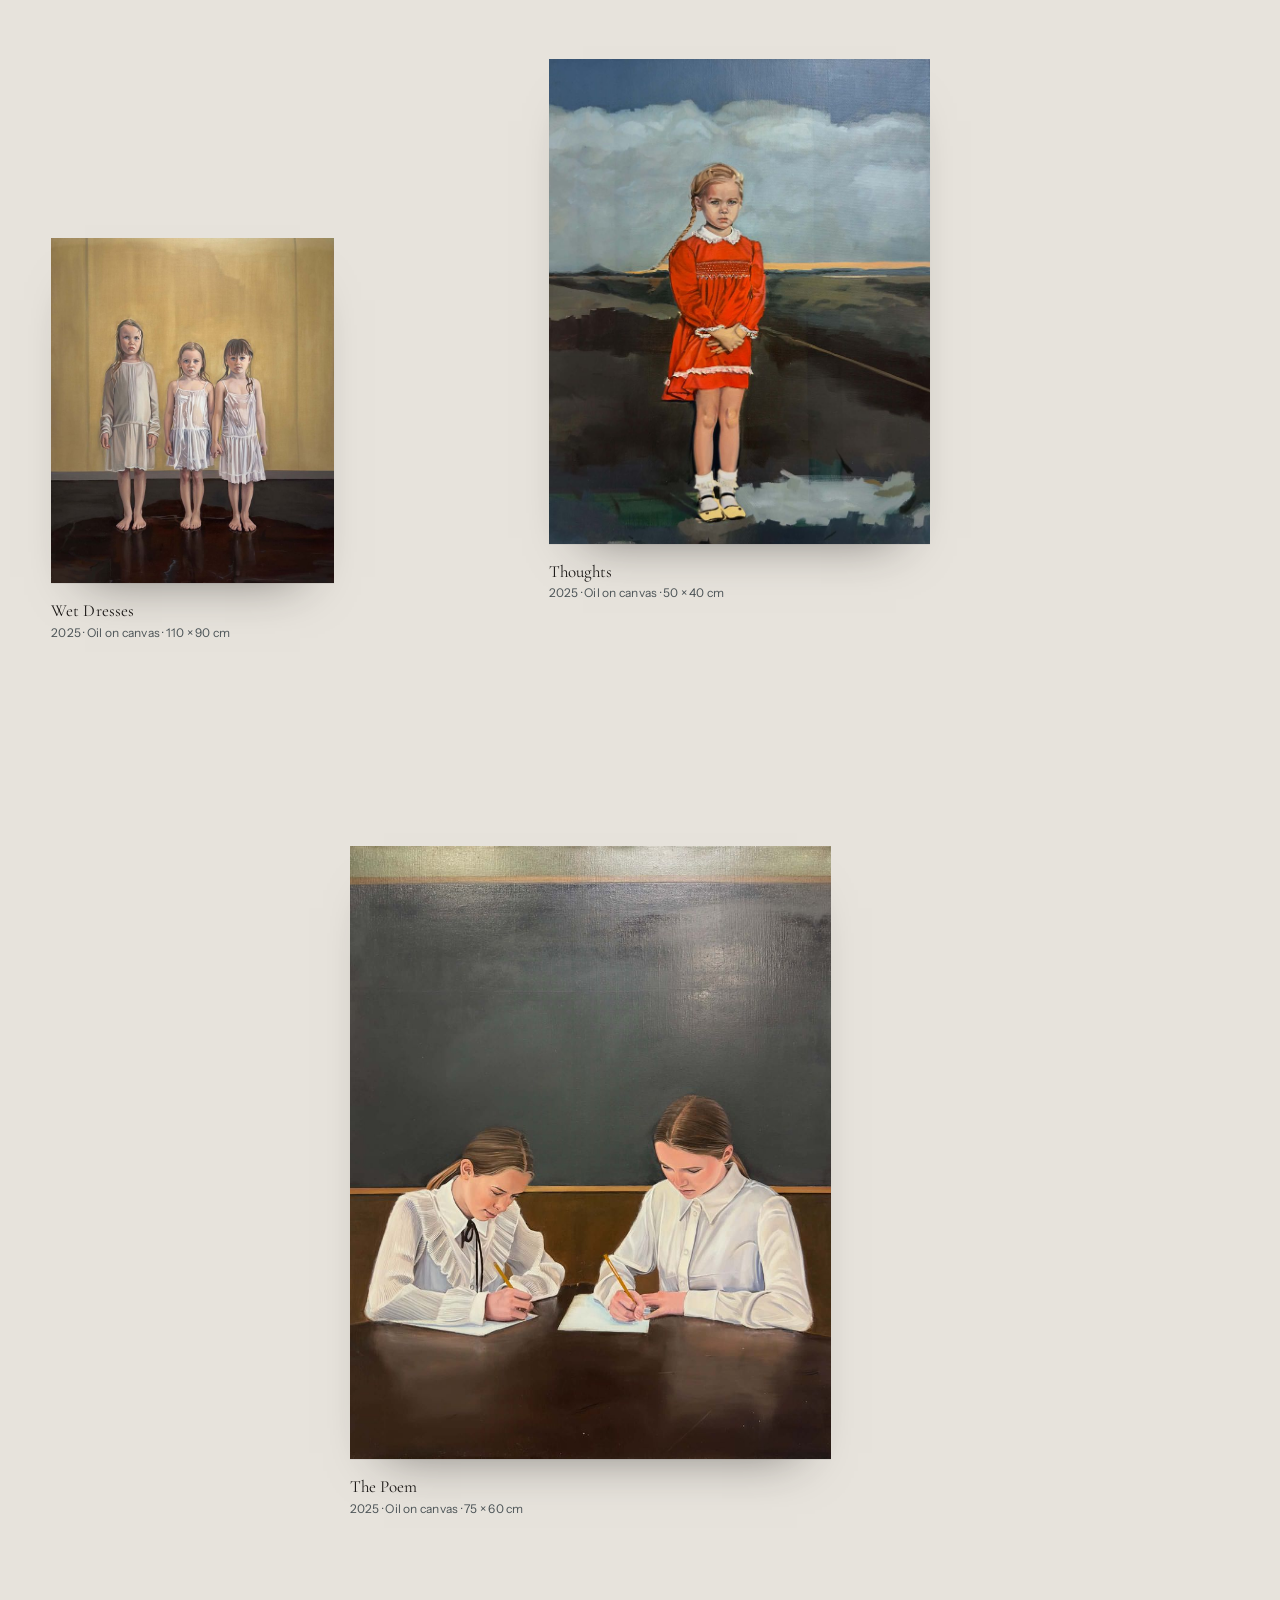
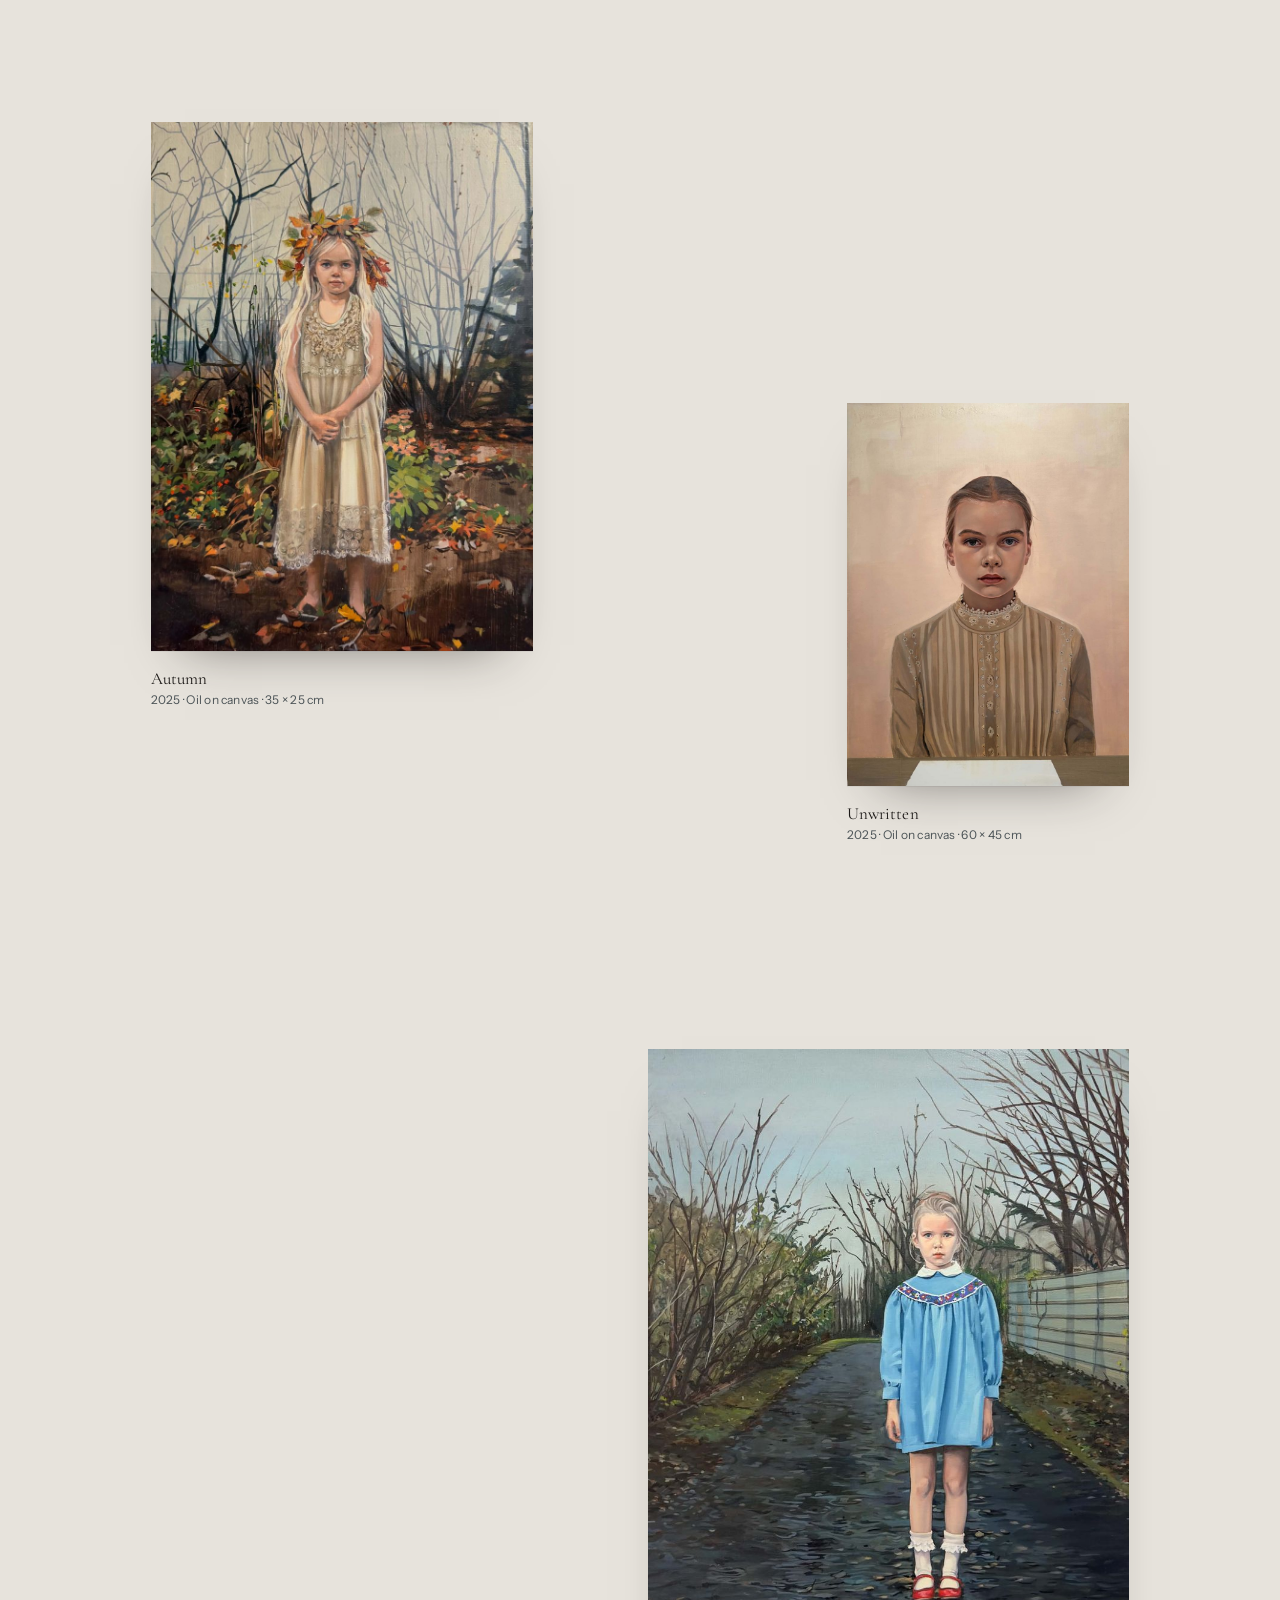
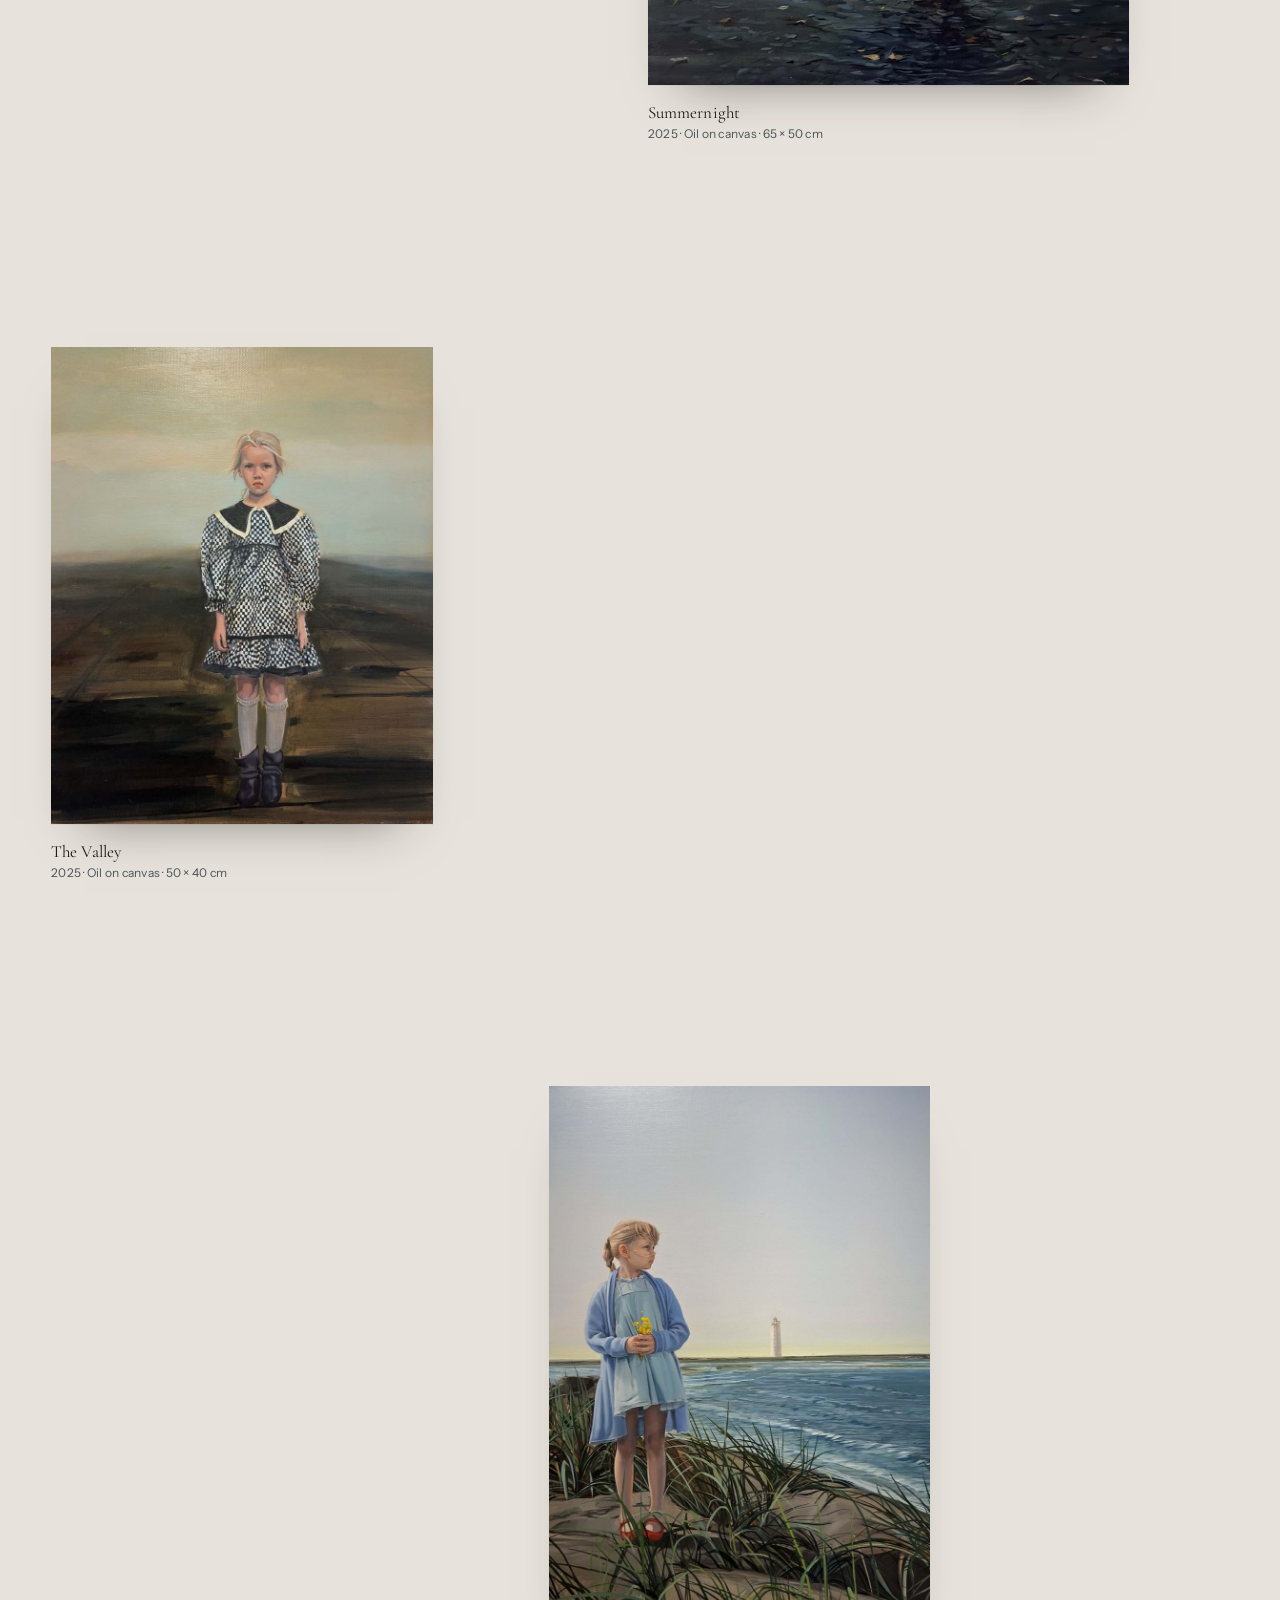
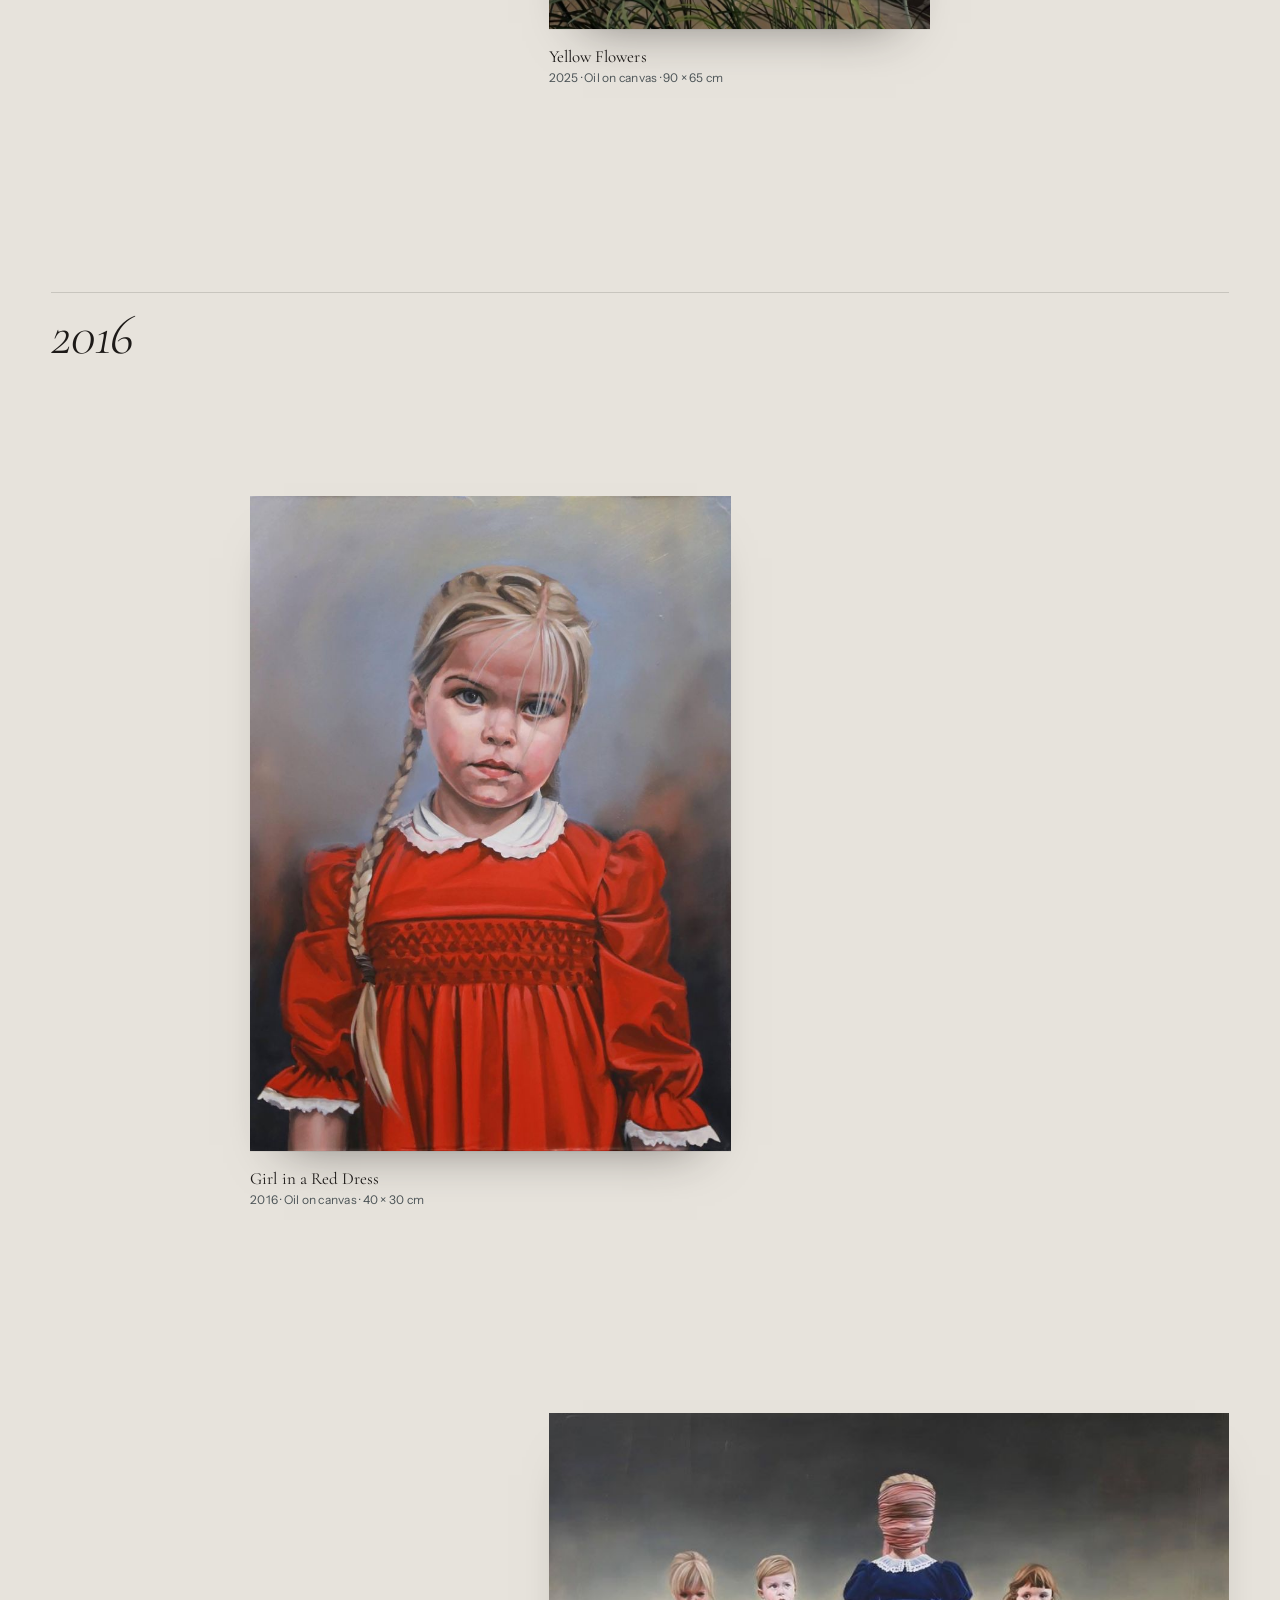
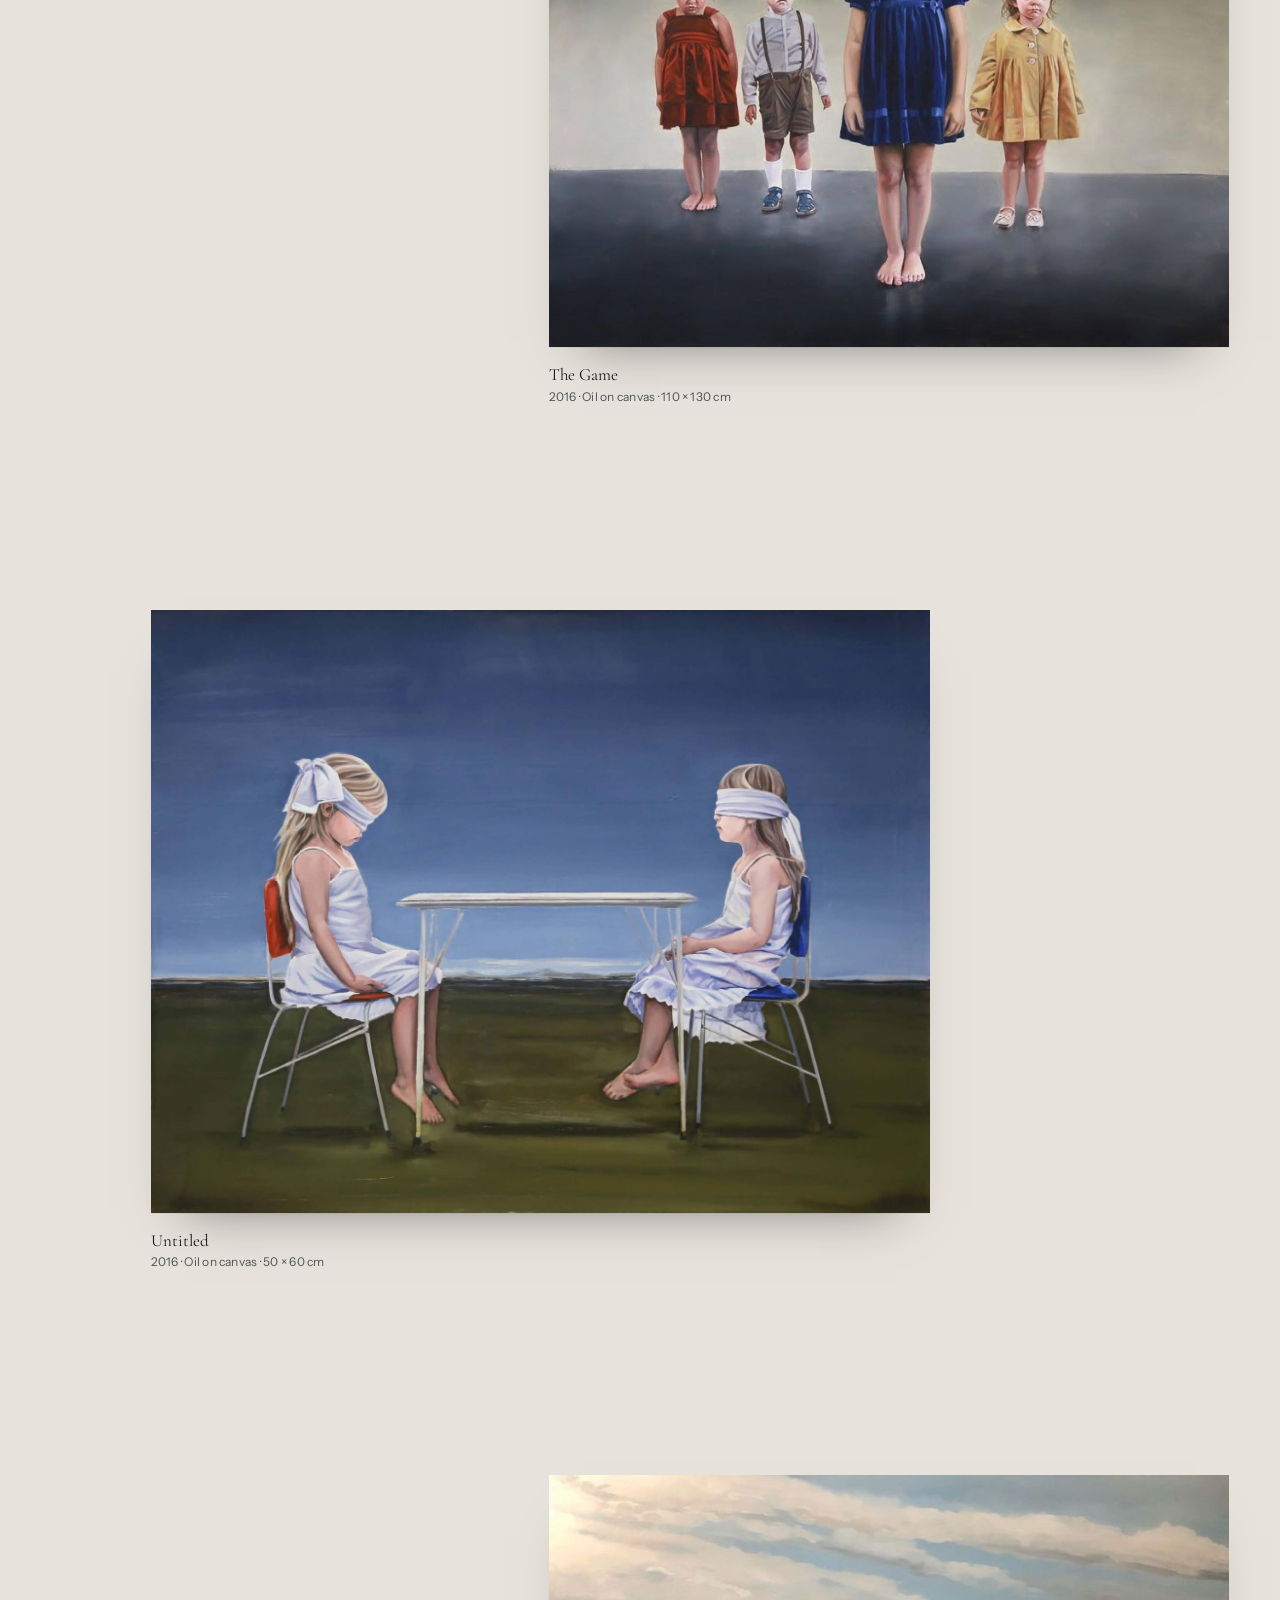
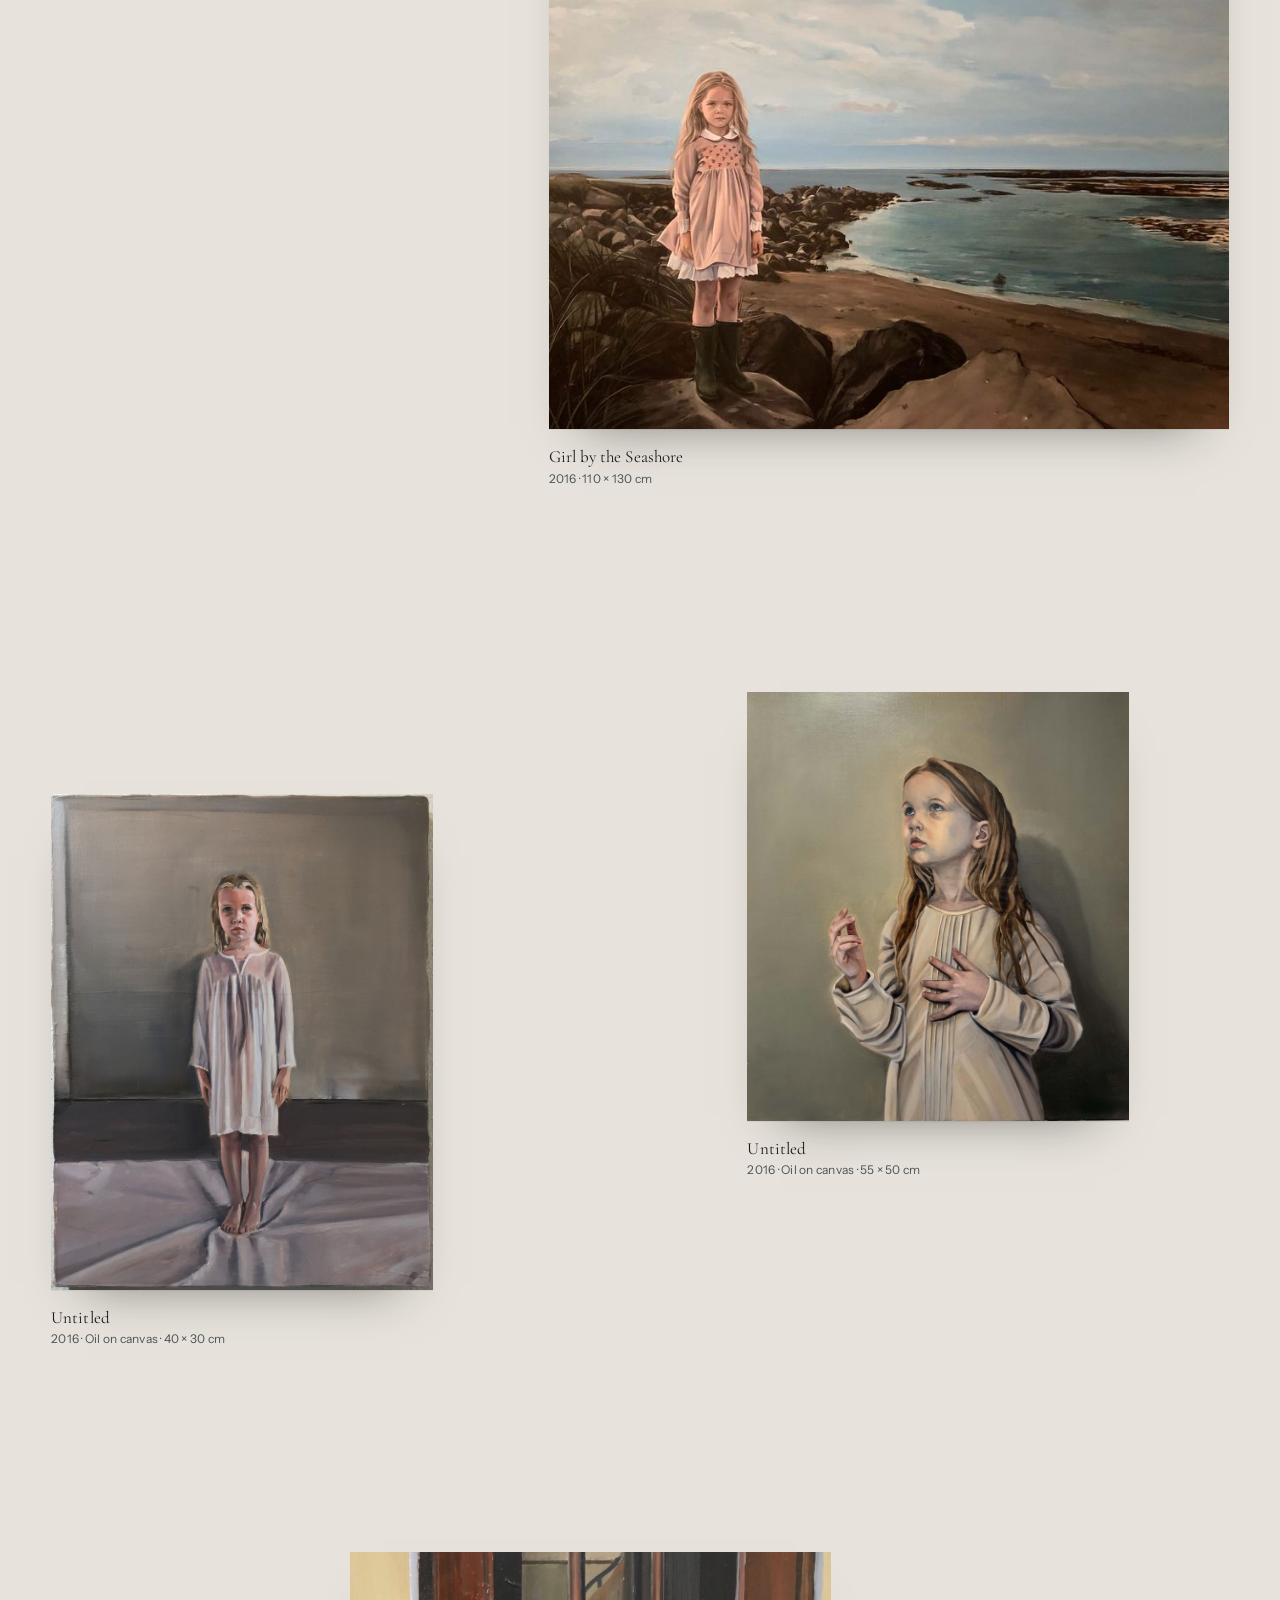
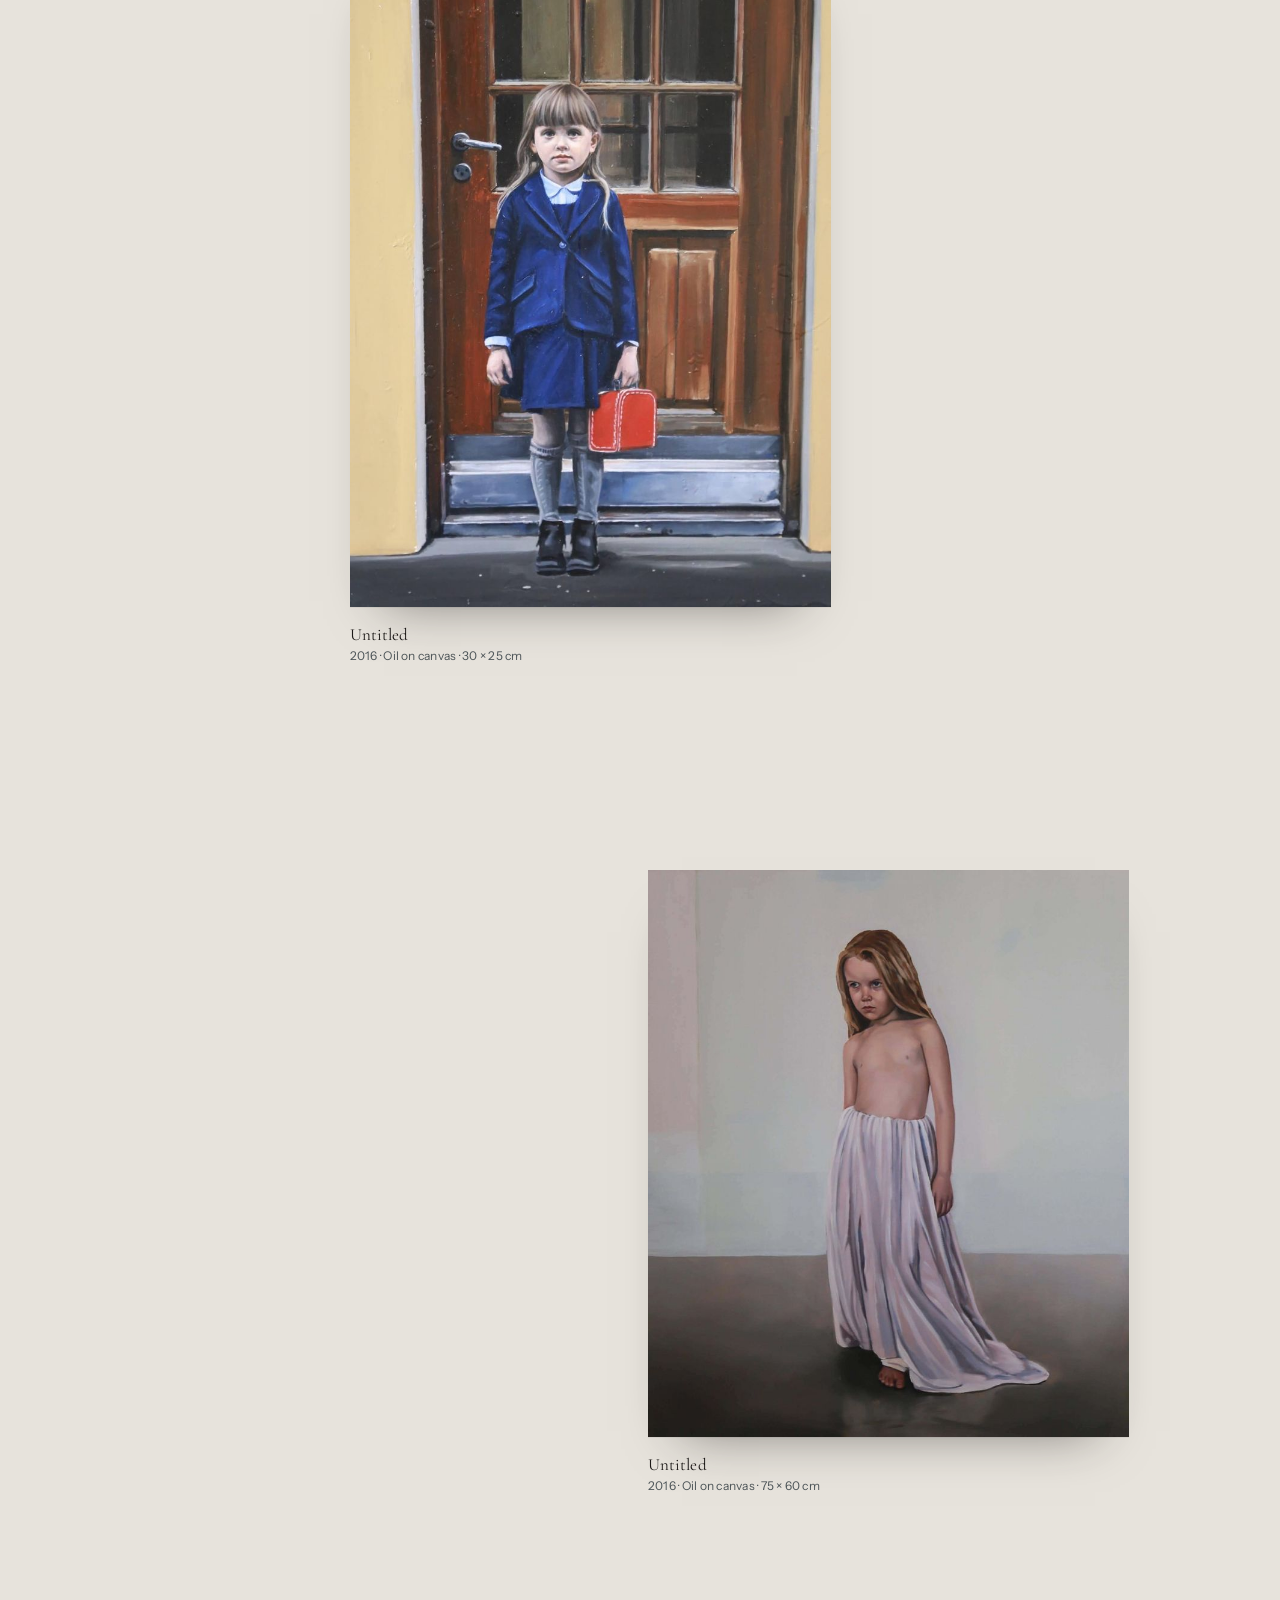
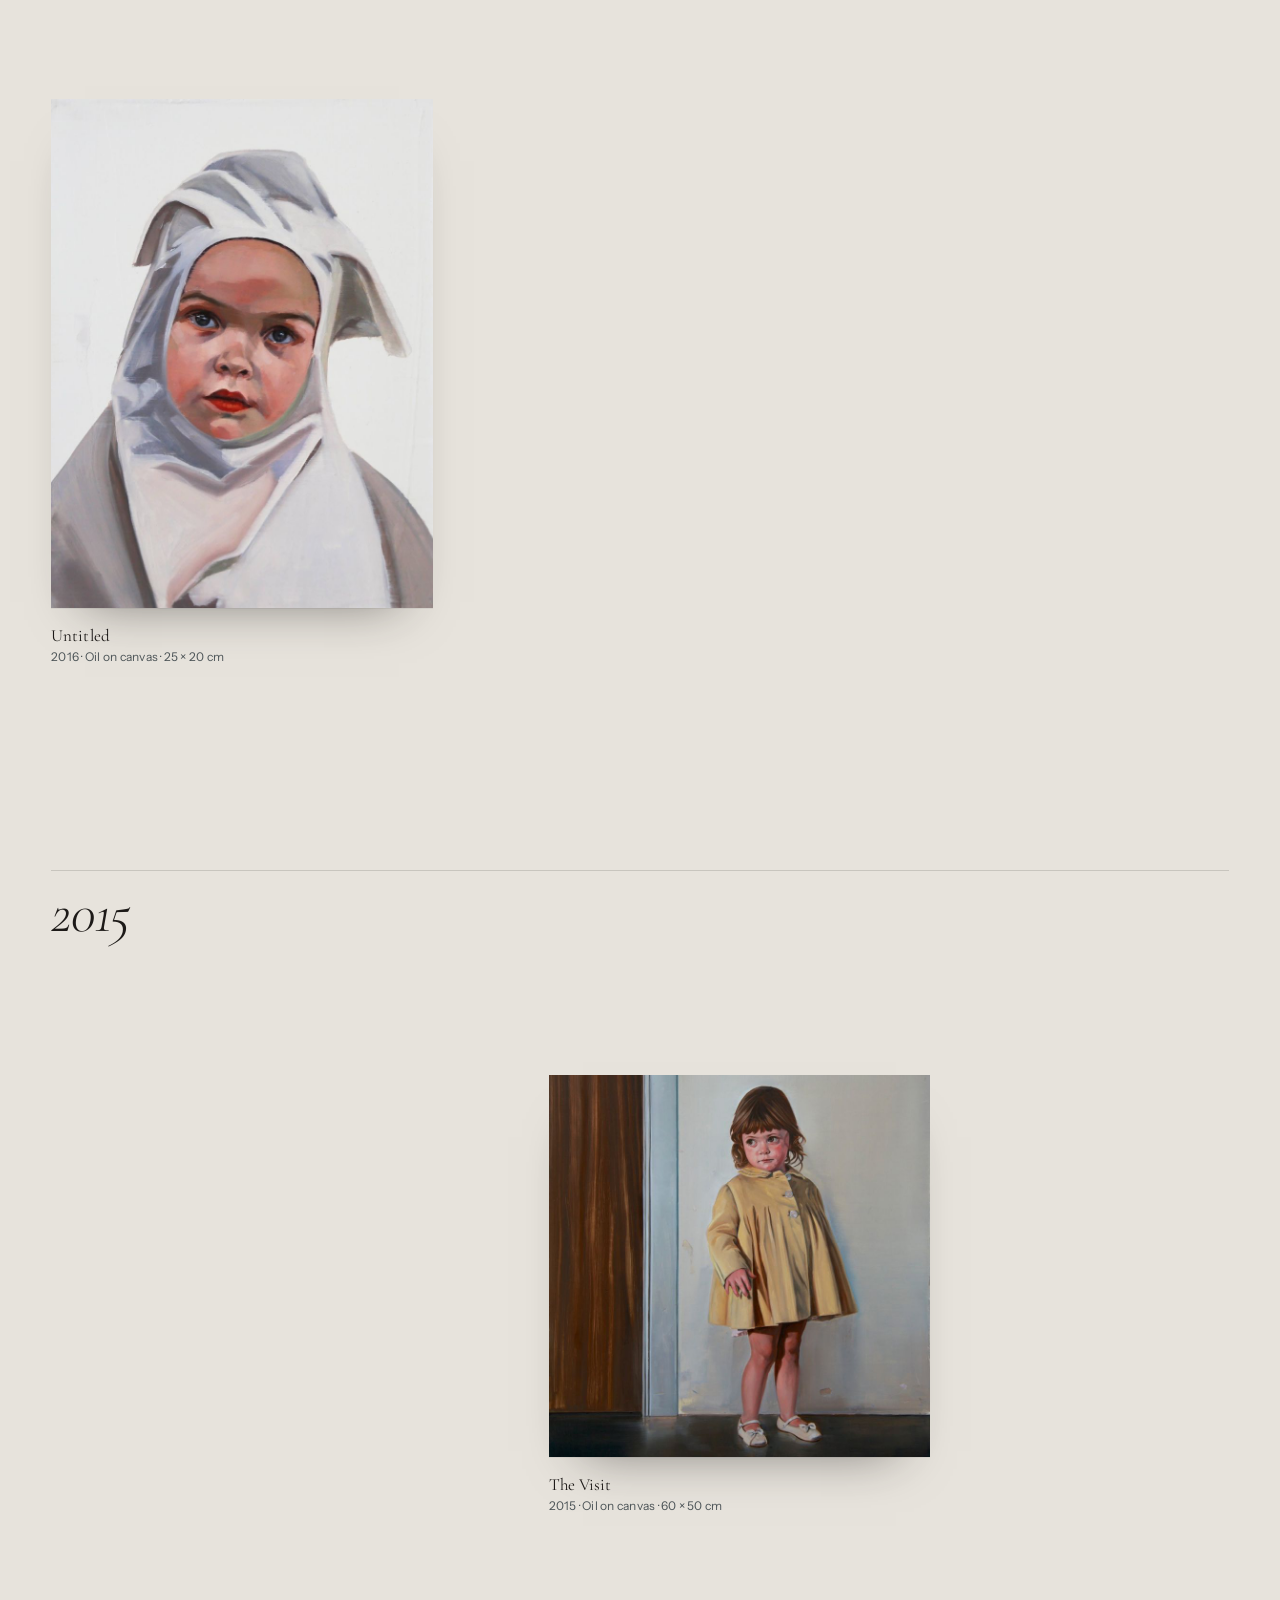
==== commit fbb2cfd5: "Remove Painter Iceland dot" ====
--- a/redesign/index.html
+++ b/redesign/index.html
@@ -4,7 +4,7 @@
   <meta charset="utf-8">
   <meta name="viewport" content="width=device-width, initial-scale=1">
   <title>Hlaðgerður Íris — Paintings</title>
-  <meta name="description" content="Hlaðgerður Íris Björnsdóttir — Icelandic painter. Portfolio of paintings, exhibitions and contact.">
+  <meta name="description" content="Hlaðgerður Íris Björnsdóttir — Icelandic artist. Portfolio of paintings, exhibitions and contact.">
   <meta name="theme-color" content="#e7e3dc">
   <link rel="icon" href="assets/favicon.svg" type="image/svg+xml">
   <meta property="og:title" content="Hlaðgerður Íris — Paintings">
@@ -38,7 +38,6 @@
         <span class="l3">Björnsdóttir</span>
       </h1>
 
-      <p class="hero__role"><span class="dot" aria-hidden="true"></span>Painter<br>Iceland</p>
 
       <figure class="hero__work">
         <button class="frame" data-open="0" data-src="2025-the-poem" aria-label="View The Poem">
